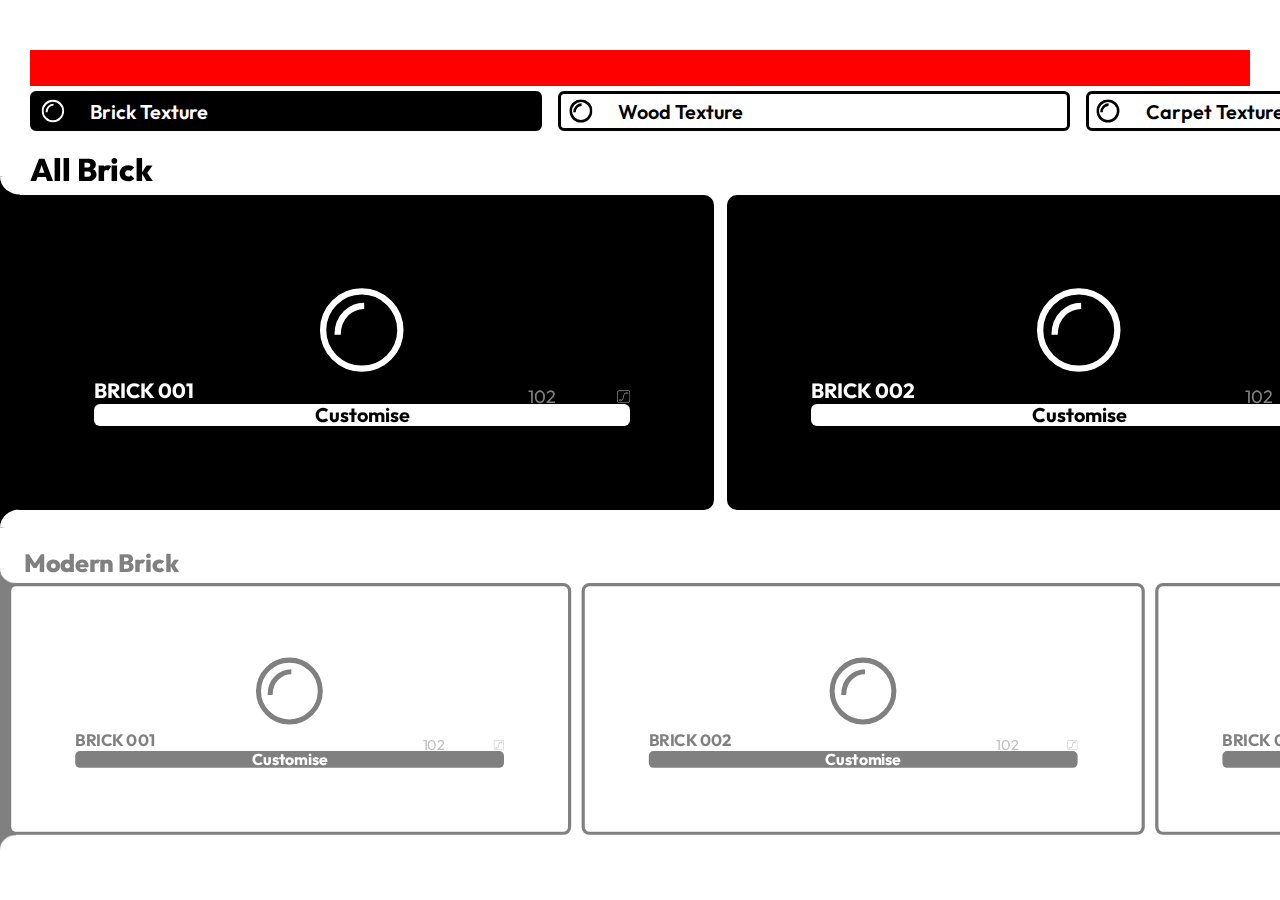
==== index.html @ 3a80df26 "Add files via upload" ====
<!DOCTYPE html>
<html lang="en">
<head>
  <meta charset="UTF-8">
  <meta name="viewport" content="width=device-width, initial-scale=1.0">
  <meta http-equiv="X-UA-Compatible" content="ie=edge">
  <link rel="stylesheet" href="style.css">
  <link rel="preconnect" href="https://fonts.googleapis.com">
  <link rel="preconnect" href="https://fonts.gstatic.com" crossorigin>
  <link href="https://fonts.googleapis.com/css2?family=Outfit:wght@100;200;300;400;500;600;700;800;900&display=swap" rel="stylesheet">
  <script src="main.js" defer></script>
  <title>Document</title>
</head>
<body>
  <div class="header"></div>
  <div class="material-scroll">

    <div class="brick-mat mat-btn">
      <input type="radio" name="material" class="mat-scroll-radio" checked="checked">

      <div class="icon-svg">
        <svg width="111" height="112" viewBox="0 0 111 112" fill="none" xmlns="http://www.w3.org/2000/svg">
          <circle cx="55.1814" cy="56.0564" r="49.0501" stroke="black" stroke-width="12.2625"/>
          <path d="M24.5251 62.1877C24.5251 38.1957 42.0605 25.4001 58.247 25.4001" stroke="black" stroke-width="12.2625"/>
        </svg>
      </div>

      <p class="mat-scroll-div">Brick Texture</p>
      <div class="mat-scroll-bg"></div>
    </div>

    <div class="wood-mat mat-btn">
      <input type="radio" name="material" class="mat-scroll-radio">
      <div class="icon-svg">
        <svg width="111" height="112" viewBox="0 0 111 112" fill="none" xmlns="http://www.w3.org/2000/svg">
          <circle cx="55.1814" cy="56.0564" r="49.0501" stroke="black" stroke-width="12.2625"/>
          <path d="M24.5251 62.1877C24.5251 38.1957 42.0605 25.4001 58.247 25.4001" stroke="black" stroke-width="12.2625"/>
        </svg>
      </div>
      <p class="mat-scroll-div">Wood Texture</p>
        <div class="mat-scroll-bg"></div>
    </div>

    <div class="carpet-mat mat-btn">
      <input type="radio" name="material" class="mat-scroll-radio">
      <div class="icon-svg">
        <svg width="111" height="112" viewBox="0 0 111 112" fill="none" xmlns="http://www.w3.org/2000/svg">
          <circle cx="55.1814" cy="56.0564" r="49.0501" stroke="black" stroke-width="12.2625"/>
          <path d="M24.5251 62.1877C24.5251 38.1957 42.0605 25.4001 58.247 25.4001" stroke="black" stroke-width="12.2625"/>
        </svg>
      </div>
      <p class="mat-scroll-div">Carpet Texture</p>
      <div class="mat-scroll-bg"></div>
    </div>

    <div class="brick-mat mat-btn">
      <input type="radio" name="material" class="mat-scroll-radio">

      <div class="icon-svg">
        <svg width="111" height="112" viewBox="0 0 111 112" fill="none" xmlns="http://www.w3.org/2000/svg">
          <circle cx="55.1814" cy="56.0564" r="49.0501" stroke="black" stroke-width="12.2625"/>
          <path d="M24.5251 62.1877C24.5251 38.1957 42.0605 25.4001 58.247 25.4001" stroke="black" stroke-width="12.2625"/>
        </svg>
      </div>

      <p class="mat-scroll-div">Brick Texture</p>
      <div class="mat-scroll-bg"></div>
    </div>

  </div>

  <div class="brick-div">
    <div class="all-mat-div all-mat-div-brick">

      <div class="div-all brick-divs div-focused">
        <p class="div-text">All Brick</p>
        <div class="div-container">
          <div class="mat-left">
            <div class="top-border"></div>
            <div class="bot-border"></div>
          </div>
          <div class="div-scroll">

            <div class="mat-00">
              <div class="mat-div">
                <div class="mat-div-img">

                    <svg viewBox="0 0 111 112" fill="none" xmlns="http://www.w3.org/2000/svg">
                      <circle cx="55.1814" cy="56.0564" r="49.0501" stroke="#fff" stroke-width="8"/>
                      <path d="M24.5251 62.1877C24.5251 38.1957 42.0605 25.4001 58.247 25.4001" stroke="#fff" stroke-width="8"/>
                    </svg>

                </div>
                <div class="mat-div-svg">
                  <p>102</p>
                  <svg viewBox="0 0 101 101" fill="none" xmlns="http://www.w3.org/2000/svg">
                    <rect x="4.02441" y="4.02441" width="92.9756" height="92.9756" rx="11.954" stroke="#808080" stroke-width="6.19837"/>
                    <circle cx="24.7109" cy="78.3884" r="5.9716" stroke="#808080" stroke-width="6.19837"/>
                    <circle cx="74.596" cy="23.959" r="5.9716" stroke="#808080" stroke-width="6.19837"/>
                    <path d="M33.7797 75.2874H30.6805V81.4857H33.7797V75.2874ZM33.7797 81.4857C36.956 81.4857 39.6817 80.7071 41.9568 79.011C44.1793 77.3542 45.6954 75.0258 46.8601 72.4249C48.0201 69.8346 48.9269 66.7516 49.8013 63.379C50.2418 61.6799 50.6849 59.8628 51.1499 57.9635C51.6167 56.0567 52.1083 54.0554 52.6536 51.952L46.6536 50.3964C46.0966 52.5449 45.596 54.5829 45.1293 56.4896C44.6607 58.4037 44.2288 60.1742 43.8012 61.8235C42.9394 65.1477 42.1376 67.8048 41.2031 69.8916C40.2733 71.9679 39.3092 73.2536 38.2521 74.0416C37.2477 74.7904 35.8947 75.2874 33.7797 75.2874V81.4857ZM52.6536 51.952C53.7817 47.6007 54.6542 43.9012 55.58 40.579C56.4985 37.2826 57.3911 34.663 58.4521 32.6167C59.4964 30.6026 60.6313 29.2879 61.9705 28.4444C63.3014 27.6062 65.1082 27.061 67.7952 27.061V20.8626C64.246 20.8626 61.2182 21.593 58.6672 23.1996C56.1246 24.801 54.3303 27.1004 52.9495 29.7635C51.5853 32.3943 50.5566 35.5148 49.6091 38.9152C48.6687 42.2898 47.7302 46.2438 46.6536 50.3964L52.6536 51.952Z" fill="#808080"/>
                  </svg>
                </div>
                <div class="mat-div-name">BRICK 001</div>
                <a href="#material-popup"><div class="mat-div-button">Customise</div></a>
              </div>

            </div>
            <div class="mat-00">
              <div class="mat-div">
                <div class="mat-div-img">

                    <svg viewBox="0 0 111 112" fill="none" xmlns="http://www.w3.org/2000/svg">
                      <circle cx="55.1814" cy="56.0564" r="49.0501" stroke="#fff" stroke-width="8"/>
                      <path d="M24.5251 62.1877C24.5251 38.1957 42.0605 25.4001 58.247 25.4001" stroke="#fff" stroke-width="8"/>
                    </svg>

                </div>
                <div class="mat-div-svg">
                  <p>102</p>
                  <svg viewBox="0 0 101 101" fill="none" xmlns="http://www.w3.org/2000/svg">
                    <rect x="4.02441" y="4.02441" width="92.9756" height="92.9756" rx="11.954" stroke="#808080" stroke-width="6.19837"/>
                    <circle cx="24.7109" cy="78.3884" r="5.9716" stroke="#808080" stroke-width="6.19837"/>
                    <circle cx="74.596" cy="23.959" r="5.9716" stroke="#808080" stroke-width="6.19837"/>
                    <path d="M33.7797 75.2874H30.6805V81.4857H33.7797V75.2874ZM33.7797 81.4857C36.956 81.4857 39.6817 80.7071 41.9568 79.011C44.1793 77.3542 45.6954 75.0258 46.8601 72.4249C48.0201 69.8346 48.9269 66.7516 49.8013 63.379C50.2418 61.6799 50.6849 59.8628 51.1499 57.9635C51.6167 56.0567 52.1083 54.0554 52.6536 51.952L46.6536 50.3964C46.0966 52.5449 45.596 54.5829 45.1293 56.4896C44.6607 58.4037 44.2288 60.1742 43.8012 61.8235C42.9394 65.1477 42.1376 67.8048 41.2031 69.8916C40.2733 71.9679 39.3092 73.2536 38.2521 74.0416C37.2477 74.7904 35.8947 75.2874 33.7797 75.2874V81.4857ZM52.6536 51.952C53.7817 47.6007 54.6542 43.9012 55.58 40.579C56.4985 37.2826 57.3911 34.663 58.4521 32.6167C59.4964 30.6026 60.6313 29.2879 61.9705 28.4444C63.3014 27.6062 65.1082 27.061 67.7952 27.061V20.8626C64.246 20.8626 61.2182 21.593 58.6672 23.1996C56.1246 24.801 54.3303 27.1004 52.9495 29.7635C51.5853 32.3943 50.5566 35.5148 49.6091 38.9152C48.6687 42.2898 47.7302 46.2438 46.6536 50.3964L52.6536 51.952Z" fill="#808080"/>
                  </svg>
                </div>
                <div class="mat-div-name">BRICK 002</div>
                <a href="#material-popup"><div class="mat-div-button">Customise</div></a>
              </div>
            </div>
            <div class="mat-00">
              <div class="mat-div">
                <div class="mat-div-img">

                    <svg viewBox="0 0 111 112" fill="none" xmlns="http://www.w3.org/2000/svg">
                      <circle cx="55.1814" cy="56.0564" r="49.0501" stroke="#fff" stroke-width="8"/>
                      <path d="M24.5251 62.1877C24.5251 38.1957 42.0605 25.4001 58.247 25.4001" stroke="#fff" stroke-width="8"/>
                    </svg>

                </div>
                <div class="mat-div-svg">
                  <p>102</p>
                  <svg viewBox="0 0 101 101" fill="none" xmlns="http://www.w3.org/2000/svg">
                    <rect x="4.02441" y="4.02441" width="92.9756" height="92.9756" rx="11.954" stroke="#808080" stroke-width="6.19837"/>
                    <circle cx="24.7109" cy="78.3884" r="5.9716" stroke="#808080" stroke-width="6.19837"/>
                    <circle cx="74.596" cy="23.959" r="5.9716" stroke="#808080" stroke-width="6.19837"/>
                    <path d="M33.7797 75.2874H30.6805V81.4857H33.7797V75.2874ZM33.7797 81.4857C36.956 81.4857 39.6817 80.7071 41.9568 79.011C44.1793 77.3542 45.6954 75.0258 46.8601 72.4249C48.0201 69.8346 48.9269 66.7516 49.8013 63.379C50.2418 61.6799 50.6849 59.8628 51.1499 57.9635C51.6167 56.0567 52.1083 54.0554 52.6536 51.952L46.6536 50.3964C46.0966 52.5449 45.596 54.5829 45.1293 56.4896C44.6607 58.4037 44.2288 60.1742 43.8012 61.8235C42.9394 65.1477 42.1376 67.8048 41.2031 69.8916C40.2733 71.9679 39.3092 73.2536 38.2521 74.0416C37.2477 74.7904 35.8947 75.2874 33.7797 75.2874V81.4857ZM52.6536 51.952C53.7817 47.6007 54.6542 43.9012 55.58 40.579C56.4985 37.2826 57.3911 34.663 58.4521 32.6167C59.4964 30.6026 60.6313 29.2879 61.9705 28.4444C63.3014 27.6062 65.1082 27.061 67.7952 27.061V20.8626C64.246 20.8626 61.2182 21.593 58.6672 23.1996C56.1246 24.801 54.3303 27.1004 52.9495 29.7635C51.5853 32.3943 50.5566 35.5148 49.6091 38.9152C48.6687 42.2898 47.7302 46.2438 46.6536 50.3964L52.6536 51.952Z" fill="#808080"/>
                  </svg>
                </div>
                <div class="mat-div-name">BRICK 003</div>
                <a href="#material-popup"><div class="mat-div-button">Customise</div></a>
              </div>
            </div>

          </div>
        </div>
      </div>

      <div class="div-modern brick-divs">
        <p class="div-text">Modern Brick</p>
        <div class="div-container">
          <div class="mat-left">
            <div class="top-border"></div>
            <div class="bot-border"></div>
          </div>
          <div class="div-scroll">

            <div class="mat-00">
              <div class="mat-div">
                <div class="mat-div-img">

                    <svg viewBox="0 0 111 112" fill="none" xmlns="http://www.w3.org/2000/svg">
                      <circle cx="55.1814" cy="56.0564" r="49.0501" stroke="#fff" stroke-width="8"/>
                      <path d="M24.5251 62.1877C24.5251 38.1957 42.0605 25.4001 58.247 25.4001" stroke="#fff" stroke-width="8"/>
                    </svg>

                </div>
                <div class="mat-div-svg">
                  <p>102</p>
                  <svg viewBox="0 0 101 101" fill="none" xmlns="http://www.w3.org/2000/svg">
                    <rect x="4.02441" y="4.02441" width="92.9756" height="92.9756" rx="11.954" stroke="#808080" stroke-width="6.19837"/>
                    <circle cx="24.7109" cy="78.3884" r="5.9716" stroke="#808080" stroke-width="6.19837"/>
                    <circle cx="74.596" cy="23.959" r="5.9716" stroke="#808080" stroke-width="6.19837"/>
                    <path d="M33.7797 75.2874H30.6805V81.4857H33.7797V75.2874ZM33.7797 81.4857C36.956 81.4857 39.6817 80.7071 41.9568 79.011C44.1793 77.3542 45.6954 75.0258 46.8601 72.4249C48.0201 69.8346 48.9269 66.7516 49.8013 63.379C50.2418 61.6799 50.6849 59.8628 51.1499 57.9635C51.6167 56.0567 52.1083 54.0554 52.6536 51.952L46.6536 50.3964C46.0966 52.5449 45.596 54.5829 45.1293 56.4896C44.6607 58.4037 44.2288 60.1742 43.8012 61.8235C42.9394 65.1477 42.1376 67.8048 41.2031 69.8916C40.2733 71.9679 39.3092 73.2536 38.2521 74.0416C37.2477 74.7904 35.8947 75.2874 33.7797 75.2874V81.4857ZM52.6536 51.952C53.7817 47.6007 54.6542 43.9012 55.58 40.579C56.4985 37.2826 57.3911 34.663 58.4521 32.6167C59.4964 30.6026 60.6313 29.2879 61.9705 28.4444C63.3014 27.6062 65.1082 27.061 67.7952 27.061V20.8626C64.246 20.8626 61.2182 21.593 58.6672 23.1996C56.1246 24.801 54.3303 27.1004 52.9495 29.7635C51.5853 32.3943 50.5566 35.5148 49.6091 38.9152C48.6687 42.2898 47.7302 46.2438 46.6536 50.3964L52.6536 51.952Z" fill="#808080"/>
                  </svg>
                </div>
                <div class="mat-div-name">BRICK 001</div>
                <a href="#material-popup"><div class="mat-div-button">Customise</div></a>
              </div>

            </div>
            <div class="mat-00">
              <div class="mat-div">
                <div class="mat-div-img">

                    <svg viewBox="0 0 111 112" fill="none" xmlns="http://www.w3.org/2000/svg">
                      <circle cx="55.1814" cy="56.0564" r="49.0501" stroke="#fff" stroke-width="8"/>
                      <path d="M24.5251 62.1877C24.5251 38.1957 42.0605 25.4001 58.247 25.4001" stroke="#fff" stroke-width="8"/>
                    </svg>

                </div>
                <div class="mat-div-svg">
                  <p>102</p>
                  <svg viewBox="0 0 101 101" fill="none" xmlns="http://www.w3.org/2000/svg">
                    <rect x="4.02441" y="4.02441" width="92.9756" height="92.9756" rx="11.954" stroke="#808080" stroke-width="6.19837"/>
                    <circle cx="24.7109" cy="78.3884" r="5.9716" stroke="#808080" stroke-width="6.19837"/>
                    <circle cx="74.596" cy="23.959" r="5.9716" stroke="#808080" stroke-width="6.19837"/>
                    <path d="M33.7797 75.2874H30.6805V81.4857H33.7797V75.2874ZM33.7797 81.4857C36.956 81.4857 39.6817 80.7071 41.9568 79.011C44.1793 77.3542 45.6954 75.0258 46.8601 72.4249C48.0201 69.8346 48.9269 66.7516 49.8013 63.379C50.2418 61.6799 50.6849 59.8628 51.1499 57.9635C51.6167 56.0567 52.1083 54.0554 52.6536 51.952L46.6536 50.3964C46.0966 52.5449 45.596 54.5829 45.1293 56.4896C44.6607 58.4037 44.2288 60.1742 43.8012 61.8235C42.9394 65.1477 42.1376 67.8048 41.2031 69.8916C40.2733 71.9679 39.3092 73.2536 38.2521 74.0416C37.2477 74.7904 35.8947 75.2874 33.7797 75.2874V81.4857ZM52.6536 51.952C53.7817 47.6007 54.6542 43.9012 55.58 40.579C56.4985 37.2826 57.3911 34.663 58.4521 32.6167C59.4964 30.6026 60.6313 29.2879 61.9705 28.4444C63.3014 27.6062 65.1082 27.061 67.7952 27.061V20.8626C64.246 20.8626 61.2182 21.593 58.6672 23.1996C56.1246 24.801 54.3303 27.1004 52.9495 29.7635C51.5853 32.3943 50.5566 35.5148 49.6091 38.9152C48.6687 42.2898 47.7302 46.2438 46.6536 50.3964L52.6536 51.952Z" fill="#808080"/>
                  </svg>
                </div>
                <div class="mat-div-name">BRICK 002</div>
                <a href="#material-popup"><div class="mat-div-button">Customise</div></a>
              </div>
            </div>
            <div class="mat-00">
              <div class="mat-div">
                <div class="mat-div-img">

                    <svg viewBox="0 0 111 112" fill="none" xmlns="http://www.w3.org/2000/svg">
                      <circle cx="55.1814" cy="56.0564" r="49.0501" stroke="#fff" stroke-width="8"/>
                      <path d="M24.5251 62.1877C24.5251 38.1957 42.0605 25.4001 58.247 25.4001" stroke="#fff" stroke-width="8"/>
                    </svg>

                </div>
                <div class="mat-div-svg">
                  <p>102</p>
                  <svg viewBox="0 0 101 101" fill="none" xmlns="http://www.w3.org/2000/svg">
                    <rect x="4.02441" y="4.02441" width="92.9756" height="92.9756" rx="11.954" stroke="#808080" stroke-width="6.19837"/>
                    <circle cx="24.7109" cy="78.3884" r="5.9716" stroke="#808080" stroke-width="6.19837"/>
                    <circle cx="74.596" cy="23.959" r="5.9716" stroke="#808080" stroke-width="6.19837"/>
                    <path d="M33.7797 75.2874H30.6805V81.4857H33.7797V75.2874ZM33.7797 81.4857C36.956 81.4857 39.6817 80.7071 41.9568 79.011C44.1793 77.3542 45.6954 75.0258 46.8601 72.4249C48.0201 69.8346 48.9269 66.7516 49.8013 63.379C50.2418 61.6799 50.6849 59.8628 51.1499 57.9635C51.6167 56.0567 52.1083 54.0554 52.6536 51.952L46.6536 50.3964C46.0966 52.5449 45.596 54.5829 45.1293 56.4896C44.6607 58.4037 44.2288 60.1742 43.8012 61.8235C42.9394 65.1477 42.1376 67.8048 41.2031 69.8916C40.2733 71.9679 39.3092 73.2536 38.2521 74.0416C37.2477 74.7904 35.8947 75.2874 33.7797 75.2874V81.4857ZM52.6536 51.952C53.7817 47.6007 54.6542 43.9012 55.58 40.579C56.4985 37.2826 57.3911 34.663 58.4521 32.6167C59.4964 30.6026 60.6313 29.2879 61.9705 28.4444C63.3014 27.6062 65.1082 27.061 67.7952 27.061V20.8626C64.246 20.8626 61.2182 21.593 58.6672 23.1996C56.1246 24.801 54.3303 27.1004 52.9495 29.7635C51.5853 32.3943 50.5566 35.5148 49.6091 38.9152C48.6687 42.2898 47.7302 46.2438 46.6536 50.3964L52.6536 51.952Z" fill="#808080"/>
                  </svg>
                </div>
                <div class="mat-div-name">BRICK 003</div>
                <a href="#material-popup"><div class="mat-div-button">Customise</div></a>
              </div>
            </div>

          </div>
        </div>
      </div>

      <div class="div-old brick-divs">
        <p class="div-text">Old Brick</p>
        <div class="div-container">
          <div class="mat-left">
            <div class="top-border"></div>
            <div class="bot-border"></div>
          </div>
          <div class="div-scroll">

            <div class="mat-00">
              <div class="mat-div">
                <div class="mat-div-img">

                    <svg viewBox="0 0 111 112" fill="none" xmlns="http://www.w3.org/2000/svg">
                      <circle cx="55.1814" cy="56.0564" r="49.0501" stroke="#fff" stroke-width="8"/>
                      <path d="M24.5251 62.1877C24.5251 38.1957 42.0605 25.4001 58.247 25.4001" stroke="#fff" stroke-width="8"/>
                    </svg>

                </div>
                <div class="mat-div-svg">
                  <p>102</p>
                  <svg viewBox="0 0 101 101" fill="none" xmlns="http://www.w3.org/2000/svg">
                    <rect x="4.02441" y="4.02441" width="92.9756" height="92.9756" rx="11.954" stroke="#808080" stroke-width="6.19837"/>
                    <circle cx="24.7109" cy="78.3884" r="5.9716" stroke="#808080" stroke-width="6.19837"/>
                    <circle cx="74.596" cy="23.959" r="5.9716" stroke="#808080" stroke-width="6.19837"/>
                    <path d="M33.7797 75.2874H30.6805V81.4857H33.7797V75.2874ZM33.7797 81.4857C36.956 81.4857 39.6817 80.7071 41.9568 79.011C44.1793 77.3542 45.6954 75.0258 46.8601 72.4249C48.0201 69.8346 48.9269 66.7516 49.8013 63.379C50.2418 61.6799 50.6849 59.8628 51.1499 57.9635C51.6167 56.0567 52.1083 54.0554 52.6536 51.952L46.6536 50.3964C46.0966 52.5449 45.596 54.5829 45.1293 56.4896C44.6607 58.4037 44.2288 60.1742 43.8012 61.8235C42.9394 65.1477 42.1376 67.8048 41.2031 69.8916C40.2733 71.9679 39.3092 73.2536 38.2521 74.0416C37.2477 74.7904 35.8947 75.2874 33.7797 75.2874V81.4857ZM52.6536 51.952C53.7817 47.6007 54.6542 43.9012 55.58 40.579C56.4985 37.2826 57.3911 34.663 58.4521 32.6167C59.4964 30.6026 60.6313 29.2879 61.9705 28.4444C63.3014 27.6062 65.1082 27.061 67.7952 27.061V20.8626C64.246 20.8626 61.2182 21.593 58.6672 23.1996C56.1246 24.801 54.3303 27.1004 52.9495 29.7635C51.5853 32.3943 50.5566 35.5148 49.6091 38.9152C48.6687 42.2898 47.7302 46.2438 46.6536 50.3964L52.6536 51.952Z" fill="#808080"/>
                  </svg>
                </div>
                <div class="mat-div-name">BRICK 001</div>
                <a href="#material-popup"><div class="mat-div-button">Customise</div></a>
              </div>

            </div>
            <div class="mat-00">
              <div class="mat-div">
                <div class="mat-div-img">

                    <svg viewBox="0 0 111 112" fill="none" xmlns="http://www.w3.org/2000/svg">
                      <circle cx="55.1814" cy="56.0564" r="49.0501" stroke="#fff" stroke-width="8"/>
                      <path d="M24.5251 62.1877C24.5251 38.1957 42.0605 25.4001 58.247 25.4001" stroke="#fff" stroke-width="8"/>
                    </svg>

                </div>
                <div class="mat-div-svg">
                  <p>102</p>
                  <svg viewBox="0 0 101 101" fill="none" xmlns="http://www.w3.org/2000/svg">
                    <rect x="4.02441" y="4.02441" width="92.9756" height="92.9756" rx="11.954" stroke="#808080" stroke-width="6.19837"/>
                    <circle cx="24.7109" cy="78.3884" r="5.9716" stroke="#808080" stroke-width="6.19837"/>
                    <circle cx="74.596" cy="23.959" r="5.9716" stroke="#808080" stroke-width="6.19837"/>
                    <path d="M33.7797 75.2874H30.6805V81.4857H33.7797V75.2874ZM33.7797 81.4857C36.956 81.4857 39.6817 80.7071 41.9568 79.011C44.1793 77.3542 45.6954 75.0258 46.8601 72.4249C48.0201 69.8346 48.9269 66.7516 49.8013 63.379C50.2418 61.6799 50.6849 59.8628 51.1499 57.9635C51.6167 56.0567 52.1083 54.0554 52.6536 51.952L46.6536 50.3964C46.0966 52.5449 45.596 54.5829 45.1293 56.4896C44.6607 58.4037 44.2288 60.1742 43.8012 61.8235C42.9394 65.1477 42.1376 67.8048 41.2031 69.8916C40.2733 71.9679 39.3092 73.2536 38.2521 74.0416C37.2477 74.7904 35.8947 75.2874 33.7797 75.2874V81.4857ZM52.6536 51.952C53.7817 47.6007 54.6542 43.9012 55.58 40.579C56.4985 37.2826 57.3911 34.663 58.4521 32.6167C59.4964 30.6026 60.6313 29.2879 61.9705 28.4444C63.3014 27.6062 65.1082 27.061 67.7952 27.061V20.8626C64.246 20.8626 61.2182 21.593 58.6672 23.1996C56.1246 24.801 54.3303 27.1004 52.9495 29.7635C51.5853 32.3943 50.5566 35.5148 49.6091 38.9152C48.6687 42.2898 47.7302 46.2438 46.6536 50.3964L52.6536 51.952Z" fill="#808080"/>
                  </svg>
                </div>
                <div class="mat-div-name">BRICK 002</div>
                <a href="#material-popup"><div class="mat-div-button">Customise</div></a>
              </div>
            </div>
            <div class="mat-00">
              <div class="mat-div">
                <div class="mat-div-img">

                    <svg viewBox="0 0 111 112" fill="none" xmlns="http://www.w3.org/2000/svg">
                      <circle cx="55.1814" cy="56.0564" r="49.0501" stroke="#fff" stroke-width="8"/>
                      <path d="M24.5251 62.1877C24.5251 38.1957 42.0605 25.4001 58.247 25.4001" stroke="#fff" stroke-width="8"/>
                    </svg>

                </div>
                <div class="mat-div-svg">
                  <p>102</p>
                  <svg viewBox="0 0 101 101" fill="none" xmlns="http://www.w3.org/2000/svg">
                    <rect x="4.02441" y="4.02441" width="92.9756" height="92.9756" rx="11.954" stroke="#808080" stroke-width="6.19837"/>
                    <circle cx="24.7109" cy="78.3884" r="5.9716" stroke="#808080" stroke-width="6.19837"/>
                    <circle cx="74.596" cy="23.959" r="5.9716" stroke="#808080" stroke-width="6.19837"/>
                    <path d="M33.7797 75.2874H30.6805V81.4857H33.7797V75.2874ZM33.7797 81.4857C36.956 81.4857 39.6817 80.7071 41.9568 79.011C44.1793 77.3542 45.6954 75.0258 46.8601 72.4249C48.0201 69.8346 48.9269 66.7516 49.8013 63.379C50.2418 61.6799 50.6849 59.8628 51.1499 57.9635C51.6167 56.0567 52.1083 54.0554 52.6536 51.952L46.6536 50.3964C46.0966 52.5449 45.596 54.5829 45.1293 56.4896C44.6607 58.4037 44.2288 60.1742 43.8012 61.8235C42.9394 65.1477 42.1376 67.8048 41.2031 69.8916C40.2733 71.9679 39.3092 73.2536 38.2521 74.0416C37.2477 74.7904 35.8947 75.2874 33.7797 75.2874V81.4857ZM52.6536 51.952C53.7817 47.6007 54.6542 43.9012 55.58 40.579C56.4985 37.2826 57.3911 34.663 58.4521 32.6167C59.4964 30.6026 60.6313 29.2879 61.9705 28.4444C63.3014 27.6062 65.1082 27.061 67.7952 27.061V20.8626C64.246 20.8626 61.2182 21.593 58.6672 23.1996C56.1246 24.801 54.3303 27.1004 52.9495 29.7635C51.5853 32.3943 50.5566 35.5148 49.6091 38.9152C48.6687 42.2898 47.7302 46.2438 46.6536 50.3964L52.6536 51.952Z" fill="#808080"/>
                  </svg>
                </div>
                <div class="mat-div-name">BRICK 003</div>
                <a href="#material-popup"><div class="mat-div-button">Customise</div></a>
              </div>
            </div>

          </div>
        </div>
      </div>

      <div class="div-old brick-divs">
        <p class="div-text">Old Brick</p>
        <div class="div-container">
          <div class="mat-left">
            <div class="top-border"></div>
            <div class="bot-border"></div>
          </div>
          <div class="div-scroll">

            <div class="mat-00">
              <div class="mat-div">
                <div class="mat-div-img">

                    <svg viewBox="0 0 111 112" fill="none" xmlns="http://www.w3.org/2000/svg">
                      <circle cx="55.1814" cy="56.0564" r="49.0501" stroke="#fff" stroke-width="8"/>
                      <path d="M24.5251 62.1877C24.5251 38.1957 42.0605 25.4001 58.247 25.4001" stroke="#fff" stroke-width="8"/>
                    </svg>

                </div>
                <div class="mat-div-svg">
                  <p>102</p>
                  <svg viewBox="0 0 101 101" fill="none" xmlns="http://www.w3.org/2000/svg">
                    <rect x="4.02441" y="4.02441" width="92.9756" height="92.9756" rx="11.954" stroke="#808080" stroke-width="6.19837"/>
                    <circle cx="24.7109" cy="78.3884" r="5.9716" stroke="#808080" stroke-width="6.19837"/>
                    <circle cx="74.596" cy="23.959" r="5.9716" stroke="#808080" stroke-width="6.19837"/>
                    <path d="M33.7797 75.2874H30.6805V81.4857H33.7797V75.2874ZM33.7797 81.4857C36.956 81.4857 39.6817 80.7071 41.9568 79.011C44.1793 77.3542 45.6954 75.0258 46.8601 72.4249C48.0201 69.8346 48.9269 66.7516 49.8013 63.379C50.2418 61.6799 50.6849 59.8628 51.1499 57.9635C51.6167 56.0567 52.1083 54.0554 52.6536 51.952L46.6536 50.3964C46.0966 52.5449 45.596 54.5829 45.1293 56.4896C44.6607 58.4037 44.2288 60.1742 43.8012 61.8235C42.9394 65.1477 42.1376 67.8048 41.2031 69.8916C40.2733 71.9679 39.3092 73.2536 38.2521 74.0416C37.2477 74.7904 35.8947 75.2874 33.7797 75.2874V81.4857ZM52.6536 51.952C53.7817 47.6007 54.6542 43.9012 55.58 40.579C56.4985 37.2826 57.3911 34.663 58.4521 32.6167C59.4964 30.6026 60.6313 29.2879 61.9705 28.4444C63.3014 27.6062 65.1082 27.061 67.7952 27.061V20.8626C64.246 20.8626 61.2182 21.593 58.6672 23.1996C56.1246 24.801 54.3303 27.1004 52.9495 29.7635C51.5853 32.3943 50.5566 35.5148 49.6091 38.9152C48.6687 42.2898 47.7302 46.2438 46.6536 50.3964L52.6536 51.952Z" fill="#808080"/>
                  </svg>
                </div>
                <div class="mat-div-name">BRICK 001</div>
                <a href="#material-popup"><div class="mat-div-button">Customise</div></a>
              </div>

            </div>
            <div class="mat-00">
              <div class="mat-div">
                <div class="mat-div-img">

                    <svg viewBox="0 0 111 112" fill="none" xmlns="http://www.w3.org/2000/svg">
                      <circle cx="55.1814" cy="56.0564" r="49.0501" stroke="#fff" stroke-width="8"/>
                      <path d="M24.5251 62.1877C24.5251 38.1957 42.0605 25.4001 58.247 25.4001" stroke="#fff" stroke-width="8"/>
                    </svg>

                </div>
                <div class="mat-div-svg">
                  <p>102</p>
                  <svg viewBox="0 0 101 101" fill="none" xmlns="http://www.w3.org/2000/svg">
                    <rect x="4.02441" y="4.02441" width="92.9756" height="92.9756" rx="11.954" stroke="#808080" stroke-width="6.19837"/>
                    <circle cx="24.7109" cy="78.3884" r="5.9716" stroke="#808080" stroke-width="6.19837"/>
                    <circle cx="74.596" cy="23.959" r="5.9716" stroke="#808080" stroke-width="6.19837"/>
                    <path d="M33.7797 75.2874H30.6805V81.4857H33.7797V75.2874ZM33.7797 81.4857C36.956 81.4857 39.6817 80.7071 41.9568 79.011C44.1793 77.3542 45.6954 75.0258 46.8601 72.4249C48.0201 69.8346 48.9269 66.7516 49.8013 63.379C50.2418 61.6799 50.6849 59.8628 51.1499 57.9635C51.6167 56.0567 52.1083 54.0554 52.6536 51.952L46.6536 50.3964C46.0966 52.5449 45.596 54.5829 45.1293 56.4896C44.6607 58.4037 44.2288 60.1742 43.8012 61.8235C42.9394 65.1477 42.1376 67.8048 41.2031 69.8916C40.2733 71.9679 39.3092 73.2536 38.2521 74.0416C37.2477 74.7904 35.8947 75.2874 33.7797 75.2874V81.4857ZM52.6536 51.952C53.7817 47.6007 54.6542 43.9012 55.58 40.579C56.4985 37.2826 57.3911 34.663 58.4521 32.6167C59.4964 30.6026 60.6313 29.2879 61.9705 28.4444C63.3014 27.6062 65.1082 27.061 67.7952 27.061V20.8626C64.246 20.8626 61.2182 21.593 58.6672 23.1996C56.1246 24.801 54.3303 27.1004 52.9495 29.7635C51.5853 32.3943 50.5566 35.5148 49.6091 38.9152C48.6687 42.2898 47.7302 46.2438 46.6536 50.3964L52.6536 51.952Z" fill="#808080"/>
                  </svg>
                </div>
                <div class="mat-div-name">BRICK 002</div>
                <a href="#material-popup"><div class="mat-div-button">Customise</div></a>
              </div>
            </div>
            <div class="mat-00">
              <div class="mat-div">
                <div class="mat-div-img">

                    <svg viewBox="0 0 111 112" fill="none" xmlns="http://www.w3.org/2000/svg">
                      <circle cx="55.1814" cy="56.0564" r="49.0501" stroke="#fff" stroke-width="8"/>
                      <path d="M24.5251 62.1877C24.5251 38.1957 42.0605 25.4001 58.247 25.4001" stroke="#fff" stroke-width="8"/>
                    </svg>

                </div>
                <div class="mat-div-svg">
                  <p>102</p>
                  <svg viewBox="0 0 101 101" fill="none" xmlns="http://www.w3.org/2000/svg">
                    <rect x="4.02441" y="4.02441" width="92.9756" height="92.9756" rx="11.954" stroke="#808080" stroke-width="6.19837"/>
                    <circle cx="24.7109" cy="78.3884" r="5.9716" stroke="#808080" stroke-width="6.19837"/>
                    <circle cx="74.596" cy="23.959" r="5.9716" stroke="#808080" stroke-width="6.19837"/>
                    <path d="M33.7797 75.2874H30.6805V81.4857H33.7797V75.2874ZM33.7797 81.4857C36.956 81.4857 39.6817 80.7071 41.9568 79.011C44.1793 77.3542 45.6954 75.0258 46.8601 72.4249C48.0201 69.8346 48.9269 66.7516 49.8013 63.379C50.2418 61.6799 50.6849 59.8628 51.1499 57.9635C51.6167 56.0567 52.1083 54.0554 52.6536 51.952L46.6536 50.3964C46.0966 52.5449 45.596 54.5829 45.1293 56.4896C44.6607 58.4037 44.2288 60.1742 43.8012 61.8235C42.9394 65.1477 42.1376 67.8048 41.2031 69.8916C40.2733 71.9679 39.3092 73.2536 38.2521 74.0416C37.2477 74.7904 35.8947 75.2874 33.7797 75.2874V81.4857ZM52.6536 51.952C53.7817 47.6007 54.6542 43.9012 55.58 40.579C56.4985 37.2826 57.3911 34.663 58.4521 32.6167C59.4964 30.6026 60.6313 29.2879 61.9705 28.4444C63.3014 27.6062 65.1082 27.061 67.7952 27.061V20.8626C64.246 20.8626 61.2182 21.593 58.6672 23.1996C56.1246 24.801 54.3303 27.1004 52.9495 29.7635C51.5853 32.3943 50.5566 35.5148 49.6091 38.9152C48.6687 42.2898 47.7302 46.2438 46.6536 50.3964L52.6536 51.952Z" fill="#808080"/>
                  </svg>
                </div>
                <div class="mat-div-name">BRICK 003</div>
                <a href="#material-popup"><div class="mat-div-button">Customise</div></a>
              </div>
            </div>

          </div>
        </div>
      </div>
      <div class="div-modern brick-divs">
        <p class="div-text">Modern Brick</p>
        <div class="div-container">
          <div class="mat-left">
            <div class="top-border"></div>
            <div class="bot-border"></div>
          </div>
          <div class="div-scroll">

            <div class="mat-00">
              <div class="mat-div">
                <div class="mat-div-img">

                    <svg viewBox="0 0 111 112" fill="none" xmlns="http://www.w3.org/2000/svg">
                      <circle cx="55.1814" cy="56.0564" r="49.0501" stroke="#fff" stroke-width="8"/>
                      <path d="M24.5251 62.1877C24.5251 38.1957 42.0605 25.4001 58.247 25.4001" stroke="#fff" stroke-width="8"/>
                    </svg>

                </div>
                <div class="mat-div-svg">
                  <p>102</p>
                  <svg viewBox="0 0 101 101" fill="none" xmlns="http://www.w3.org/2000/svg">
                    <rect x="4.02441" y="4.02441" width="92.9756" height="92.9756" rx="11.954" stroke="#808080" stroke-width="6.19837"/>
                    <circle cx="24.7109" cy="78.3884" r="5.9716" stroke="#808080" stroke-width="6.19837"/>
                    <circle cx="74.596" cy="23.959" r="5.9716" stroke="#808080" stroke-width="6.19837"/>
                    <path d="M33.7797 75.2874H30.6805V81.4857H33.7797V75.2874ZM33.7797 81.4857C36.956 81.4857 39.6817 80.7071 41.9568 79.011C44.1793 77.3542 45.6954 75.0258 46.8601 72.4249C48.0201 69.8346 48.9269 66.7516 49.8013 63.379C50.2418 61.6799 50.6849 59.8628 51.1499 57.9635C51.6167 56.0567 52.1083 54.0554 52.6536 51.952L46.6536 50.3964C46.0966 52.5449 45.596 54.5829 45.1293 56.4896C44.6607 58.4037 44.2288 60.1742 43.8012 61.8235C42.9394 65.1477 42.1376 67.8048 41.2031 69.8916C40.2733 71.9679 39.3092 73.2536 38.2521 74.0416C37.2477 74.7904 35.8947 75.2874 33.7797 75.2874V81.4857ZM52.6536 51.952C53.7817 47.6007 54.6542 43.9012 55.58 40.579C56.4985 37.2826 57.3911 34.663 58.4521 32.6167C59.4964 30.6026 60.6313 29.2879 61.9705 28.4444C63.3014 27.6062 65.1082 27.061 67.7952 27.061V20.8626C64.246 20.8626 61.2182 21.593 58.6672 23.1996C56.1246 24.801 54.3303 27.1004 52.9495 29.7635C51.5853 32.3943 50.5566 35.5148 49.6091 38.9152C48.6687 42.2898 47.7302 46.2438 46.6536 50.3964L52.6536 51.952Z" fill="#808080"/>
                  </svg>
                </div>
                <div class="mat-div-name">BRICK 001</div>
                <a href="#material-popup"><div class="mat-div-button">Customise</div></a>
              </div>

            </div>
            <div class="mat-00">
              <div class="mat-div">
                <div class="mat-div-img">

                    <svg viewBox="0 0 111 112" fill="none" xmlns="http://www.w3.org/2000/svg">
                      <circle cx="55.1814" cy="56.0564" r="49.0501" stroke="#fff" stroke-width="8"/>
                      <path d="M24.5251 62.1877C24.5251 38.1957 42.0605 25.4001 58.247 25.4001" stroke="#fff" stroke-width="8"/>
                    </svg>

                </div>
                <div class="mat-div-svg">
                  <p>102</p>
                  <svg viewBox="0 0 101 101" fill="none" xmlns="http://www.w3.org/2000/svg">
                    <rect x="4.02441" y="4.02441" width="92.9756" height="92.9756" rx="11.954" stroke="#808080" stroke-width="6.19837"/>
                    <circle cx="24.7109" cy="78.3884" r="5.9716" stroke="#808080" stroke-width="6.19837"/>
                    <circle cx="74.596" cy="23.959" r="5.9716" stroke="#808080" stroke-width="6.19837"/>
                    <path d="M33.7797 75.2874H30.6805V81.4857H33.7797V75.2874ZM33.7797 81.4857C36.956 81.4857 39.6817 80.7071 41.9568 79.011C44.1793 77.3542 45.6954 75.0258 46.8601 72.4249C48.0201 69.8346 48.9269 66.7516 49.8013 63.379C50.2418 61.6799 50.6849 59.8628 51.1499 57.9635C51.6167 56.0567 52.1083 54.0554 52.6536 51.952L46.6536 50.3964C46.0966 52.5449 45.596 54.5829 45.1293 56.4896C44.6607 58.4037 44.2288 60.1742 43.8012 61.8235C42.9394 65.1477 42.1376 67.8048 41.2031 69.8916C40.2733 71.9679 39.3092 73.2536 38.2521 74.0416C37.2477 74.7904 35.8947 75.2874 33.7797 75.2874V81.4857ZM52.6536 51.952C53.7817 47.6007 54.6542 43.9012 55.58 40.579C56.4985 37.2826 57.3911 34.663 58.4521 32.6167C59.4964 30.6026 60.6313 29.2879 61.9705 28.4444C63.3014 27.6062 65.1082 27.061 67.7952 27.061V20.8626C64.246 20.8626 61.2182 21.593 58.6672 23.1996C56.1246 24.801 54.3303 27.1004 52.9495 29.7635C51.5853 32.3943 50.5566 35.5148 49.6091 38.9152C48.6687 42.2898 47.7302 46.2438 46.6536 50.3964L52.6536 51.952Z" fill="#808080"/>
                  </svg>
                </div>
                <div class="mat-div-name">BRICK 002</div>
                <a href="#material-popup"><div class="mat-div-button">Customise</div></a>
              </div>
            </div>
            <div class="mat-00">
              <div class="mat-div">
                <div class="mat-div-img">

                    <svg viewBox="0 0 111 112" fill="none" xmlns="http://www.w3.org/2000/svg">
                      <circle cx="55.1814" cy="56.0564" r="49.0501" stroke="#fff" stroke-width="8"/>
                      <path d="M24.5251 62.1877C24.5251 38.1957 42.0605 25.4001 58.247 25.4001" stroke="#fff" stroke-width="8"/>
                    </svg>

                </div>
                <div class="mat-div-svg">
                  <p>102</p>
                  <svg viewBox="0 0 101 101" fill="none" xmlns="http://www.w3.org/2000/svg">
                    <rect x="4.02441" y="4.02441" width="92.9756" height="92.9756" rx="11.954" stroke="#808080" stroke-width="6.19837"/>
                    <circle cx="24.7109" cy="78.3884" r="5.9716" stroke="#808080" stroke-width="6.19837"/>
                    <circle cx="74.596" cy="23.959" r="5.9716" stroke="#808080" stroke-width="6.19837"/>
                    <path d="M33.7797 75.2874H30.6805V81.4857H33.7797V75.2874ZM33.7797 81.4857C36.956 81.4857 39.6817 80.7071 41.9568 79.011C44.1793 77.3542 45.6954 75.0258 46.8601 72.4249C48.0201 69.8346 48.9269 66.7516 49.8013 63.379C50.2418 61.6799 50.6849 59.8628 51.1499 57.9635C51.6167 56.0567 52.1083 54.0554 52.6536 51.952L46.6536 50.3964C46.0966 52.5449 45.596 54.5829 45.1293 56.4896C44.6607 58.4037 44.2288 60.1742 43.8012 61.8235C42.9394 65.1477 42.1376 67.8048 41.2031 69.8916C40.2733 71.9679 39.3092 73.2536 38.2521 74.0416C37.2477 74.7904 35.8947 75.2874 33.7797 75.2874V81.4857ZM52.6536 51.952C53.7817 47.6007 54.6542 43.9012 55.58 40.579C56.4985 37.2826 57.3911 34.663 58.4521 32.6167C59.4964 30.6026 60.6313 29.2879 61.9705 28.4444C63.3014 27.6062 65.1082 27.061 67.7952 27.061V20.8626C64.246 20.8626 61.2182 21.593 58.6672 23.1996C56.1246 24.801 54.3303 27.1004 52.9495 29.7635C51.5853 32.3943 50.5566 35.5148 49.6091 38.9152C48.6687 42.2898 47.7302 46.2438 46.6536 50.3964L52.6536 51.952Z" fill="#808080"/>
                  </svg>
                </div>
                <div class="mat-div-name">BRICK 003</div>
                <a href="#material-popup"><div class="mat-div-button">Customise</div></a>
              </div>
            </div>

          </div>
        </div>
      </div>
      <!-- <div class="div-old">
        <p class="div-text">Old Bricks</p>
        <div class="div-scroll">
          <div class="mat-00"></div>
          <div class="mat-00"></div>
          <div class="mat-00"></div>
          <div class="mat-00"></div>
          <div class="mat-00"></div>
        </div>
      </div> -->

    </div>
  </div>

  <div class="wood-div none">
    <div class="all-mat-div">

      <div class="div-all">
        <p class="div-text">Text</p>
        <div class="div-scroll">
          <div class="mat-00"></div>
          <div class="mat-00"></div>
          <div class="mat-00"></div>
          <div class="mat-00"></div>
          <div class="mat-00"></div>
        </div>
      </div>

      <div class="div-modern">
        <p class="div-text">Text</p>
        <div class="div-scroll">
          <div class="mat-00"></div>
          <div class="mat-00"></div>
          <div class="mat-00"></div>
          <div class="mat-00"></div>
          <div class="mat-00"></div>
        </div>
      </div>

      <div class="div-old">
        <p class="div-text">Text</p>
        <div class="div-scroll">
          <div class="mat-00"></div>
          <div class="mat-00"></div>
          <div class="mat-00"></div>
          <div class="mat-00"></div>
          <div class="mat-00"></div>
        </div>
      </div>

    </div>
  </div>

  <div class="carpet-div none">
    <div class="all-mat-div">

      <div class="div-all">
        <p class="div-text">Text</p>
        <div class="div-scroll">
          <div class="mat-00"></div>
          <div class="mat-00"></div>
          <div class="mat-00"></div>
          <div class="mat-00"></div>
          <div class="mat-00"></div>
        </div>
      </div>

      <div class="div-modern">
        <p class="div-text">Text</p>
        <div class="div-scroll">
          <div class="mat-00"></div>
          <div class="mat-00"></div>
          <div class="mat-00"></div>
          <div class="mat-00"></div>
          <div class="mat-00"></div>
        </div>
      </div>

      <div class="div-old">
        <p class="div-text">Text</p>
        <div class="div-scroll">
          <div class="mat-00"></div>
          <div class="mat-00"></div>
          <div class="mat-00"></div>
          <div class="mat-00"></div>
          <div class="mat-00"></div>
        </div>
      </div>

    </div>
  </div>

  <div class="material-popup" id="material-popup">
    <div class="selected-material">

      <div class="header"></div>

      <div class="material-image-container">
        <div class="material-image-slider">
          <div class="slider-image image1 image1-1"></div>
          <div class="slider-image image2 image2-1"></div>
          <div class="slider-image image3 image3-1"></div>
          <div class="slider-image image1 image1-2"></div>
          <div class="slider-image image2 image2-2"></div>
          <!-- <div class="slider-image image3 image3-2"></div> -->

        </div>
        <div class="image-slider-dots">
          <div class="dot"></div>
          <div class="dot"></div>
          <div class="dot"></div>
        </div>


        <div class="container-fade-left"></div>
        <div class="container-fade-right"></div>

      </div>

      <p class="material-name">BRICK 001</p>
      <p class="material-nodes">102 NODES</p>

      <div class="material-properties">
        <input type="checkbox" class="mat-prop-cbox mpc-1" name="mat-property">
        <div class="mat-property mat-prop-expand">
          <div class="mat-prop-text">Colour</div>
          <div class="mat-prop-symbol">
            <svg width="22" height="14" viewBox="0 0 22 14" fill="none" xmlns="http://www.w3.org/2000/svg">
              <path d="M3.85714 1L11 8.5L18.1429 1L21 2.5L11 13L1 2.5L3.85714 1Z" fill="black" stroke="black"/>
            </svg>
          </div>
        </div>
        <div class="mat-prop-values mpv-1">
          <div class="mat-prop-val">
            
          </div>
          <div class="mat-prop-val">

          </div>
          <div class="mat-prop-val">

          </div>
        </div>

        <input type="checkbox" class="mat-prop-cbox mpc-2" name="mat-property">
        <div class="mat-property mat-prop-expand">
          <div class="mat-prop-text">Gloss</div>
          <div class="mat-prop-symbol">
            <svg width="22" height="14" viewBox="0 0 22 14" fill="none" xmlns="http://www.w3.org/2000/svg">
              <path d="M3.85714 1L11 8.5L18.1429 1L21 2.5L11 13L1 2.5L3.85714 1Z" fill="black" stroke="black"/>
            </svg>
          </div>
        </div>
        <div class="mat-prop-values mpv-2"></div>

        <input type="checkbox" class="mat-prop-cbox mpc-3" name="mat-property">
        <div class="mat-property mat-prop-expand">
          <div class="mat-prop-text">Bump</div>
          <div class="mat-prop-symbol">
            <svg width="22" height="14" viewBox="0 0 22 14" fill="none" xmlns="http://www.w3.org/2000/svg">
              <path d="M3.85714 1L11 8.5L18.1429 1L21 2.5L11 13L1 2.5L3.85714 1Z" fill="black" stroke="black"/>
            </svg>
          </div>
        </div>
        <div class="mat-prop-values mpv-3"></div>

        <div class="mat-property">
          <div class="mat-prop-text">Add Material</div>
          <a href="#">
            <div class="mat-prop-plus">+</div>
          </a>
        </div>
      </div>
    </div>


    <div class="animation-transition">
      <div class="animation-bg-svg">
        <svg viewBox="0 0 324 372" fill="none" xmlns="http://www.w3.org/2000/svg">
          <rect x="81.3996" y="5.77539" width="10.7683" height="279.977" transform="rotate(10.7869 81.3996 5.77539)" fill="black"/>
          <rect x="109.755" width="10.7683" height="263.368" transform="rotate(8.7585 109.755 0)" fill="black"/>
          <rect x="78.9901" y="222.767" width="7.80441" height="41.7403" transform="rotate(71.8688 78.9901 222.767)" fill="black"/>
          <rect x="87.2735" y="191.411" width="7.80441" height="41.7403" transform="rotate(71.8688 87.2735 191.411)" fill="black"/>
          <rect x="93.3828" y="159.09" width="7.80441" height="41.7403" transform="rotate(71.8688 93.3828 159.09)" fill="black"/>
          <circle class="circle-bg" cx="162.25" cy="106.25" r="93.75" fill="white" stroke="black" stroke-width="15"/>
          <path class="circle-bg" d="M103 109C103 68.5652 133.68 47 162 47" stroke="black" stroke-width="11"/>
          <g class="bg-svg-shadow">
          <ellipse cx="157.545" cy="278.992" rx="122.38" ry="10.5" transform="rotate(-0.264847 157.545 278.992)" fill="black" fill-opacity="0.5"/>
          </g>
          <path d="M39 369.667C42.2561 367.222 49.24 360.667 51.1263 354C53.2821 360.933 55.1684 364 55.8421 364.667C58.7614 361.778 63.9263 354 66.2842 346C68.3052 354 70.6631 365.889 71 371" stroke="black" stroke-width="4" stroke-linejoin="bevel"/>
          <path d="M285 330.037C287.909 326.185 292.679 309.333 292.679 309.333C292.679 309.333 294.55 320.305 296.868 321.37C300.009 322.815 302.104 309.333 303.151 305C303.151 305 306.292 312.222 309.085 315.593C311.536 318.551 315.601 317.679 317.462 312.222C317.811 320.247 319.906 327.63 322 331" stroke="black" stroke-width="4" stroke-linejoin="bevel"/>
          <path d="M221 221.884C224.604 219.014 226.664 213.116 226.664 213.116L228.724 220.928L233.53 212L235.246 220.13C235.246 220.13 238.679 216.628 238.679 214.072C238.679 214.072 241.254 221.565 244 223" stroke="black" stroke-width="3" stroke-linejoin="bevel"/>
          <path d="M104 260.957C99.4552 258.273 99.4687 254.457 99.4687 254.457L95.8437 257.886L88.5937 250L84.0624 257.886C84.0624 257.886 82.7031 255.486 81.7089 253.652C81.7089 253.652 77.7187 259.317 74.9999 262" stroke="black" stroke-width="4" stroke-linejoin="bevel"/>
          <path d="M148.246 312.796L139.58 319.759L150.246 316.26M148.246 312.796L150.246 316.26M148.246 312.796L146.58 309.759L149.748 308.237L155.248 317.737L152.08 319.259L150.246 316.26" stroke="black" stroke-width="2" stroke-linejoin="round"/>
          <path d="M233.535 254.966L239.93 255.644L234.145 252.689M233.535 254.966L234.145 252.689M233.535 254.966L232.964 256.926L231.048 256.25L232.715 250L234.631 250.676L234.145 252.689" stroke="black" stroke-linejoin="round"/>
          <path d="M74.3465 293.192L69.0741 292.586L65.8594 294.914L67.9031 296.606L74.2393 295.432L74.3465 293.192Z" stroke="black" stroke-width="2"/>
          <path d="M284.871 267.398L287.716 267.071L289.468 268.34L288.339 269.275L284.931 268.644L284.871 267.398Z" stroke="black"/>
          <path d="M147.687 257.396L144.896 258.035L143.014 256.967L144.033 255.913L147.49 256.165L147.687 257.396Z" stroke="black"/>
          <defs>
          <filter id="filter0_f_9_45" x="0.165421" y="233.476" width="314.758" height="91.0308" filterUnits="userSpaceOnUse" color-interpolation-filters="sRGB">
          <feFlood flood-opacity="0" result="BackgroundImageFix"/>
          <feBlend mode="normal" in="SourceGraphic" in2="BackgroundImageFix" result="shape"/>
          <feGaussianBlur stdDeviation="17.5" result="effect1_foregroundBlur_9_45"/>
          </filter>
          </defs>
        </svg>
        <div class="animation-monkey-svg">
          <svg viewBox="0 0 131 145" fill="none" xmlns="http://www.w3.org/2000/svg">
            <path d="M117.811 61.3383C123.622 61.3383 128.333 56.6277 128.333 50.8169C128.333 45.0061 123.622 40.2955 117.811 40.2955C112.001 40.2955 107.29 45.0061 107.29 50.8169C107.29 56.6277 112.001 61.3383 117.811 61.3383Z" fill="#FEFFFF" stroke="#030303" stroke-width="4.17515" stroke-miterlimit="10"/>
            <path d="M96.2709 81.3145L113.688 121.41C113.688 121.41 116.532 126.741 112.622 128.803C108.498 130.936 106.081 125.462 106.081 125.462L96.9107 106.196" fill="white"/>
            <path d="M96.2709 81.3145L113.688 121.41C113.688 121.41 116.532 126.741 112.622 128.803C108.498 130.936 106.081 125.462 106.081 125.462L96.9107 106.196" stroke="#030303" stroke-width="3.65476" stroke-miterlimit="10" stroke-linecap="round"/>
            <path d="M52.408 94.129L68.048 78.8445L81.5552 81.6882H94.3516L97.1952 88.0863V100.172L92.9297 116.167L84.3989 132.518H104.66L109.281 135.006L108.214 141.404L81.5552 142.826L51.6971 139.983L41.389 131.452V115.101L52.408 94.129Z" fill="white"/>
            <path d="M55.6071 61.3383C61.4179 61.3383 66.1285 56.6277 66.1285 50.8169C66.1285 45.0061 61.4179 40.2955 55.6071 40.2955C49.7963 40.2955 45.0857 45.0061 45.0857 50.8169C45.0857 56.6277 49.7963 61.3383 55.6071 61.3383Z" fill="#FEFFFF" stroke="#030303" stroke-width="4.17515" stroke-miterlimit="10"/>
            <path d="M84.1145 132.927C87.2425 125.107 105.584 100.012 94.4937 80.8172" stroke="#030303" stroke-width="4.17515" stroke-miterlimit="10" stroke-linecap="round"/>
            <path d="M40.7492 126.102C17.2181 122.761 31.4363 40.3668 3 64.04" stroke="#030303" stroke-width="4.17515" stroke-miterlimit="10" stroke-linecap="round"/>
            <path d="M70.3227 77.9745C54.9671 81.0314 24.256 129.089 51.8392 140.037C57.953 142.454 65.6307 142.169 65.6307 142.169H102.882C102.882 142.169 109.849 142.525 109.849 137.051C109.849 132.857 104.802 132.928 97.4794 132.928C80.5598 132.928 78.7115 132.928 77.9295 132.928C76.0811 132.928 75.2991 131.079 75.2991 127.88C75.2991 124.681 76.2233 112.027 64.5644 112.027" stroke="#030303" stroke-width="4.17515" stroke-miterlimit="10" stroke-linecap="round"/>
            <path d="M86.5316 82.4525C104.003 82.4525 118.167 68.2888 118.167 50.8171C118.167 33.3454 104.003 19.1817 86.5316 19.1817C69.0598 19.1817 54.8962 33.3454 54.8962 50.8171C54.8962 68.2888 69.0598 82.4525 86.5316 82.4525Z" fill="#FEFFFF" stroke="#030303" stroke-width="4.17515" stroke-miterlimit="10"/>
            <path d="M101.176 62.9735C101.532 64.2531 101.745 65.6038 101.745 67.0257C101.745 75.5565 94.8493 82.4523 86.3184 82.4523C77.7875 82.4523 70.8206 75.5565 70.8206 67.0257C70.8206 65.6038 71.0339 64.182 71.3893 62.8313C66.3419 61.1251 62.7162 56.291 62.7162 50.6748C62.7162 43.5657 68.4746 37.8785 75.5126 37.8785C80.2046 37.8785 84.2567 40.3666 86.5316 44.0634C88.8065 40.3666 92.8587 37.8785 97.5507 37.8785C104.66 37.8785 110.347 43.6368 110.347 50.6748C110.347 56.5042 106.508 61.4095 101.176 62.9735Z" stroke="#030303" stroke-width="4.17515" stroke-miterlimit="10"/>
            <path d="M99.3113 54.1957V58.4612" stroke="#030303" stroke-width="4.17515" stroke-miterlimit="10" stroke-linecap="round"/>
            <path d="M77.2019 54.1957V58.4612" stroke="#030303" stroke-width="4.17515" stroke-miterlimit="10" stroke-linecap="round"/>
            <path d="M86.3183 69.0865C86.3183 69.0865 86.5316 64.0391 90.7259 64.0391" stroke="#030303" stroke-width="4.17515" stroke-miterlimit="10" stroke-linecap="round"/>
            <path d="M86.3183 69.0865C86.3183 69.0865 86.1051 64.0391 81.9107 64.0391" stroke="#030303" stroke-width="4.17515" stroke-miterlimit="10" stroke-linecap="round"/>
            <path d="M122.29 30.8403C122.148 29.2763 121.366 27.9256 119.944 26.9303C119.802 26.8592 119.731 28.2099 119.731 28.0678C119.66 27.0014 119.518 25.935 119.304 24.9398C119.091 23.8023 118.736 22.6649 118.38 21.5274C118.38 21.4563 118.309 21.4563 118.309 21.3852C118.238 21.0298 118.096 20.7454 117.954 20.39C117.172 18.4705 116.105 16.5511 114.826 14.8449C112.266 11.4325 109.067 8.5889 105.086 6.31399C103.593 5.4609 102.029 4.75 100.394 4.11018C100.181 3.968 99.9677 3.89691 99.6833 3.82582C99.1857 3.68364 98.6881 3.61255 98.1904 3.68364C98.0482 3.68364 97.9061 3.68364 97.835 3.54146C97.6928 3.25709 97.4795 3.04382 97.2662 2.83055C95.9866 1.6931 94.4226 1.12437 92.5742 1.05328C92.5031 1.05328 92.4321 1.05328 92.361 1.05328C89.9439 1.05328 87.5979 1.05328 85.1808 1.05328C84.6121 1.05328 84.0434 1.05328 83.4746 1.05328C83.4035 1.05328 83.3324 1.05328 83.3324 1.05328C83.1903 0.982189 83.0481 0.982189 82.9059 1.05328C82.8348 1.05328 82.8348 1.05328 82.7637 1.05328C82.0528 1.05328 81.413 1.05328 80.7021 1.05328C80.4177 1.05328 80.2045 0.982189 79.9201 1.05328C78.9959 1.05328 78.1428 1.19546 77.2897 1.55091C76.1523 1.97746 75.157 2.61728 74.5883 3.54146C74.5172 3.68364 74.375 3.61255 74.3039 3.61255C73.7352 3.54145 73.1665 3.61254 72.5978 3.82582C69.8252 4.89218 67.2659 6.17181 64.92 7.8069C61.3654 10.2951 58.5218 13.2098 56.4602 16.6932C54.2563 20.2478 53.0478 22.5938 52.7634 26.6459C52.7634 26.7881 52.6924 26.8592 52.6213 26.9303C49.7065 29.063 49.3511 32.5465 51.7682 35.1057C52.9767 36.3854 54.6118 37.0252 56.5313 37.1674C57.5976 37.2385 58.7351 37.1674 59.8014 37.1674C66.0574 37.1674 72.2423 37.1674 78.4983 37.1674C85.1097 37.1674 91.7212 37.1674 98.2615 37.1674H115.039C115.537 37.1674 116.034 37.1674 116.461 37.0963C118.309 36.8119 119.802 36.101 120.868 34.8214C121.011 34.6792 121.082 34.537 121.224 34.3948C121.295 34.2526 121.437 34.0394 121.508 33.8972C121.65 33.6839 121.721 33.3996 121.864 33.1863C121.864 33.0441 122.006 32.8308 122.006 32.6887C122.077 32.5465 122.077 32.4043 122.148 32.2621C122.148 32.191 122.148 32.0488 122.148 31.9067C122.29 31.4801 122.361 31.1957 122.29 30.8403ZM118.025 33.6839C117.314 34.2526 116.39 34.537 115.394 34.537C113.546 34.537 111.769 34.537 109.92 34.537C109.92 34.537 109.849 34.6081 109.849 34.537C108.143 34.537 106.366 34.537 104.66 34.537C104.589 34.537 104.517 34.537 104.446 34.537C104.446 34.6081 104.375 34.537 104.375 34.537C103.096 34.537 101.745 34.537 100.465 34.537C100.394 34.537 100.252 34.537 100.181 34.537C99.9677 34.4659 99.8255 34.537 99.6122 34.537C98.9724 34.537 98.2615 34.537 97.6217 34.537C95.3468 34.537 93.0719 34.537 90.8681 34.537H90.797C90.7259 34.537 90.6548 34.537 90.5837 34.537C88.3799 34.537 86.1761 34.537 83.9723 34.537C83.9012 34.537 83.8301 34.537 83.759 34.537C83.1192 34.537 82.4083 34.537 81.7685 34.537C81.6974 34.537 81.6263 34.537 81.5552 34.537H71.7447C71.6736 34.537 71.6736 34.537 71.6025 34.537C71.6025 34.537 71.5314 34.6081 71.5314 34.537C69.8252 34.537 68.0479 34.537 66.3418 34.537C66.2707 34.537 66.1996 34.537 66.1285 34.537H66.0574C64.7778 34.537 63.4271 34.537 62.1474 34.537C62.0763 34.537 61.9342 34.537 61.8631 34.537C61.6498 34.4659 61.5076 34.537 61.2943 34.537C59.9436 34.537 58.5929 34.537 57.1711 34.537C55.6071 34.537 54.4696 33.9683 53.7587 32.8308C52.9056 31.409 53.4033 29.6318 54.9673 28.7787C55.3938 28.5654 55.7493 28.3521 55.8914 27.9256C55.9625 27.7123 55.9625 27.4279 55.9625 27.2147C56.1047 23.2336 57.3132 21.0298 59.5881 17.5463C62.4318 13.1387 66.555 9.65526 71.7447 7.23817C72.5267 6.88272 73.4508 6.95381 73.9485 7.30926C74.2328 7.52254 74.4461 7.8069 74.5172 8.09126C75.7968 12.0013 77.0765 15.9112 78.285 19.8212C78.3561 20.1056 78.6405 20.3189 78.9248 20.2478C79.2092 20.1767 79.4225 20.0345 79.3514 19.6791C79.2092 18.3994 78.9959 17.0487 78.8537 15.7691C78.7116 14.7027 78.5694 13.6363 78.4272 12.4989C78.2139 10.9349 78.0006 9.37089 77.7874 7.8069C77.7163 7.16708 77.5741 6.52727 77.5741 5.88745C77.5741 4.75 78.6405 3.82582 79.9912 3.75473C80.0623 3.75473 80.0623 3.75473 80.1334 3.75473H81.6974C82.3372 3.75473 83.0481 3.75473 83.6879 3.75473H90.7259C90.797 3.68364 90.797 3.68364 90.8681 3.75473C91.3657 3.75473 91.9344 3.75473 92.4321 3.75473C93.6406 3.75473 94.707 4.53672 94.9202 5.532C94.9913 5.95854 94.9202 6.38508 94.8492 6.74054C94.707 8.02017 94.4937 9.2998 94.3515 10.6505C94.2093 11.8591 93.9961 13.1387 93.8539 14.3472C93.7117 15.5558 93.5695 16.8354 93.3562 18.044C93.2852 18.5416 93.2141 19.1103 93.143 19.608C93.0719 19.9634 93.2852 20.1767 93.5695 20.1767C93.8539 20.2478 94.0672 20.0345 94.2093 19.7501C95.489 15.8402 96.7686 11.9302 97.9771 8.02017C98.2615 7.0249 99.5411 6.59836 100.608 7.09599C103.593 8.44672 106.295 10.224 108.57 12.3567C111.413 14.9871 113.546 17.9729 114.897 21.3852C115.537 22.8781 115.963 24.4421 116.247 26.0061C116.39 26.8592 116.532 26.2194 116.532 27.0725C116.532 27.3569 116.532 27.5701 116.603 27.8545C116.674 28.2099 116.887 28.4943 117.314 28.7076C119.589 29.7028 119.873 32.191 118.025 33.6839Z" fill="#030303" stroke="#030303" stroke-width="1.74713" stroke-miterlimit="10"/>
            <path d="M118.025 33.6836C117.314 34.2523 116.39 34.5366 115.394 34.5366C113.546 34.5366 111.769 34.5366 109.92 34.5366H109.849C108.143 34.5366 106.366 34.5366 104.66 34.5366C104.589 34.5366 104.517 34.5366 104.446 34.5366H104.375C103.096 34.5366 101.745 34.5366 100.465 34.5366C100.394 34.5366 100.252 34.5366 100.181 34.5366C99.9676 34.4656 99.8255 34.5366 99.6122 34.5366C98.9724 34.5366 98.2615 34.5366 97.6216 34.5366C95.3467 34.5366 93.0718 34.5366 90.868 34.5366H90.7969C90.7258 34.5366 90.6548 34.5366 90.5837 34.5366C88.3799 34.5366 86.1761 34.5366 83.9722 34.5366C83.9012 34.5366 83.83 34.5366 83.759 34.5366C83.1191 34.5366 82.4082 34.5366 81.7684 34.5366C81.6973 34.5366 81.6262 34.5366 81.5551 34.5366H71.7446C71.6735 34.5366 71.6735 34.5366 71.6024 34.5366H71.5314C69.8252 34.5366 68.0479 34.5366 66.3417 34.5366C66.2706 34.5366 66.1996 34.5366 66.1285 34.5366H66.0574C64.7777 34.5366 63.427 34.5366 62.1474 34.5366C62.0763 34.5366 61.9341 34.5366 61.863 34.5366C61.6498 34.4656 61.5076 34.5366 61.2943 34.5366C59.9436 34.5366 58.5928 34.5366 57.171 34.5366C55.607 34.5366 54.4696 33.9679 53.7587 32.8305C52.9056 31.4087 53.4032 29.6314 54.9672 28.7783C55.3938 28.565 55.7492 28.3518 55.8914 27.9252C55.9625 27.7119 55.9625 27.4276 55.9625 27.2143C56.1047 23.2332 57.3132 21.0294 59.5881 17.546C62.4317 13.1383 66.555 9.6549 71.7446 7.23781C72.5266 6.88236 73.4508 6.95345 73.9484 7.3089C74.2328 7.52217 74.4461 7.80653 74.5172 8.0909C75.7968 12.0009 77.0764 15.9109 78.285 19.8209C78.3561 20.1052 78.6404 20.3185 78.9248 20.2474C79.2092 20.1763 79.4224 20.0341 79.3513 19.6787C79.2092 18.3991 78.9959 17.0483 78.8537 15.7687C78.7115 14.7023 78.5693 13.636 78.4272 12.4985C78.2139 10.9345 78.0006 9.37053 77.7873 7.80654C77.7163 7.16672 77.5741 6.5269 77.5741 5.88709C77.5741 4.74963 78.6404 3.82545 79.9912 3.75436C80.0622 3.75436 80.0622 3.75436 80.1333 3.75436H81.6973C82.3371 3.75436 83.048 3.75436 83.6879 3.75436H90.7259C90.797 3.75436 90.7969 3.75436 90.868 3.75436C91.3657 3.75436 91.9344 3.75436 92.432 3.75436C93.6406 3.75436 94.7069 4.53636 94.9202 5.53163C94.9913 5.95818 94.9202 6.38472 94.8491 6.74017C94.7069 8.01981 94.4937 9.29944 94.3515 10.6502C94.2093 11.8587 93.996 13.1383 93.8538 14.3469C93.7117 15.5554 93.5695 16.8351 93.3562 18.0436C93.2851 18.5412 93.214 19.11 93.1429 19.6076C93.0719 19.963 93.2851 20.1763 93.5695 20.1763C93.8539 20.2474 94.0671 20.0341 94.2093 19.7498C95.4889 15.8398 96.7686 11.9298 97.9771 8.01981C98.2615 7.02454 99.5411 6.59799 100.607 7.09563C103.593 8.44635 106.295 10.2236 108.57 12.3563C111.413 14.9867 113.546 17.9725 114.897 21.3849C115.537 22.8778 115.963 24.4418 116.247 26.0058C116.39 26.8588 116.532 27.6408 116.603 27.8541C116.674 28.2096 116.887 28.4939 117.314 28.7072C119.589 29.7025 119.873 32.1907 118.025 33.6836Z" fill="#FEFFFF"/>
          </svg>
          <div class="animation-arm-svg">
            <svg viewBox="0 0 66 68" fill="none" xmlns="http://www.w3.org/2000/svg">
              <path d="M46.3508 38.7269L20.8366 55.8263L24.3714 61.0821L50.4832 43.5201L54.8733 49.9575L63.0489 44.4589L49.5826 27.7692L37.8589 24.7496L46.3508 38.7269Z" fill="#FEFFFF" stroke="#030303" stroke-width="3.84865" stroke-miterlimit="10" stroke-linecap="round" stroke-linejoin="round"/>
              <path d="M12.5 3C3.25821 24.1139 1.79209 26.068 2.92955 27.7742C4.849 30.6178 29.5175 57.7745 29.5175 57.7745C29.5175 57.7745 33.1431 62.5376 37.6929 58.4143C41.3185 55.073 37.5507 50.8076 37.5507 50.8076C37.5507 50.8076 14.8017 24.9306 15.015 24.4329C15.5126 23.0822 22.5 7 22.5 7" fill="#FEFFFF"/>
              <path d="M12.5 3C3.25821 24.1139 1.79209 26.068 2.92955 27.7742C4.849 30.6178 29.5175 57.7745 29.5175 57.7745C29.5175 57.7745 33.1431 62.5376 37.6929 58.4143C41.3185 55.073 37.5507 50.8076 37.5507 50.8076C37.5507 50.8076 14.8017 24.9306 15.015 24.4329C15.5126 23.0822 22.5 7 22.5 7" stroke="#030303" stroke-width="4.2503" stroke-miterlimit="10" stroke-linecap="round"/>
            </svg>
            <!-- <div class="box"></div> -->

          </div>
        </div>
      </div>


      <div class="animation-spark">
        <div class="spark-line"></div>
        <div class="spark-line"></div>
        <div class="spark-line"></div>
      </div>
      <div class="m-popup-text">
        Creating Your <br> Material
      </div>
      <div class="loading-dots">
        <div class="dot"></div>
        <div class="dot"></div>
        <div class="dot"></div>
      </div>
    </div>

  </div>
</body>
</html>
---- style.css ----
* {
  margin: 0;
  padding: 0;
  box-sizing: border-box;
}

html{
  padding: 0 30px;
}

html, body{
  overscroll-behavior-x: none;
}

body{
  /* overflow-x: hidden; */

  font-family: Outfit, sans-serif;
}

a{
  color: inherit;
  text-decoration: none;
  pointer-events: auto;
}

.header {
  position: sticky;
  /*content: ' ';*/
  margin-top: 5.5vh;
  margin-bottom: 0.6vh;
  width: 100%;
  height: 4vh;
  background-color: red;
}

 .material-scroll > div{
  position: relative;
  display: inline-flex;
  margin-right: 1vw;
  border: 0.4vh solid #000;
  width: 40vw;
  /* max-width: 120px; */
  height: 4.5vh;
  align-items: center;
  padding: 0 2vw;
  border-radius: 6px;
  background-color: #fff;
  transition: all 0.1s ease-in-out;

}

.material-scroll{
  /* pointer-events: none; */
  position: absolute;
  width: 100vw;
  left:0;
  padding-left: 30px;
  /* background-color: yellow; */
  /* --- */
  overflow-x: scroll;
  overflow-y: hidden;
  white-space: nowrap;
  /* --- */
}

.material-scroll::-webkit-scrollbar{
  display: none;
}

.mat-scroll-radio{
  position: absolute;
  top:0;
  left: 0;
  width:100%;
  height:100%;
  opacity: 0;
  z-index: 1;
}

.mat-scroll-bg{
  position: absolute;
  top:0;
  left: 0;
  width:100%;
  height:100%;
  background-color: transparent;
  border-radius: 4px;
  z-index: 0;
}

.mat-scroll-div, .icon-svg{
  transition: all 0.1s ease-in-out;
  position: relative;
  z-index: 0;
}

.mat-scroll-radio:checked ~ .mat-scroll-bg{
  background-color: transparent;
}

.mat-scroll-radio:checked ~ .mat-scroll-div{
  color: #fff;
}

.mat-scroll-radio:checked ~ .icon-svg svg *{
  stroke: #fff;
  stroke-width: 9;
}

.mat-scroll-div{
  /* position: absolute;
  left: 5vh; */

  padding-left: 3.5vh;
  font-size: 2.2vh;
  font-weight: 600;

  /* background-color: yellow; */
  /* -------- */
  text-overflow: ellipsis;
  overflow: hidden;
  white-space: nowrap;
  /* -------- */

}

.icon-svg{
  position: absolute;
  left: 0.2vh;
  height: 4vh;
  width: 4vh;
  /* background-color: red; */
  z-index: 0;
}

.icon-svg svg{
  position: absolute;
  height: 65%;
  width: 65%;
  top:50%;
  left:50%;
  translate: -50% -50%;
}

.icon-svg svg *{
  stroke: #000;
}

/* ---------------------- */

.none{
  display: none;
}

.brick-div{
  position: fixed;
  bottom: 0;
  left: 0;
  width:100%;
  height: 82.5%;
  /* background-color: firebrick; */
}

.all-mat-div{
  position: absolute;
  height:82.5vh;
  overflow-y: scroll;
  overflow-x: hidden;
  white-space: nowrap;

  scroll-snap-type: y mandatory;
  scroll-padding: 0px;
}

.all-mat-div .brick-divs{
  margin-top: -1vh;
  margin-bottom: 5vh;
  /* width: 125%; */
  scroll-snap-align: start;
}

.brick-divs{
  opacity: 0.5;
  scale: 0.8;
  transform-origin: top left;
  transition: all 0.3s ease-in-out;
}

.brick-divs .div-text{


}

.brick-divs .div-container{
  scale: 1;
  transform-origin: top left;
  transition: all 0.3s ease-in-out;
}



.all-mat-div .brick-divs:last-child{
  margin-bottom: 50vh;
}

.div-text{
  margin-left: 30px;
  margin-top: -6px;
  margin-bottom: 6px;
  font-size: 3.5vh;
  font-weight: 800;
}

.div-container{
  /* position: absolute; */
  position: relative;
  height:35vh;
  width:100vw;
  /* background-color: yellow; */

}

.div-scroll .mat-00{
  display: inline-flex;
}

.div-scroll{
  position: absolute;
  top:0;
  left:0;
  width:125%;
  height:100%;
  overflow-x: scroll;
  overflow-y: hidden;
  white-space: nowrap;
}

.div-scroll::-webkit-scrollbar{
  display: none;
}

.new-div{
  position: relative;
  width:200px;
  height:200px;
  background-color: red;
}

.mat-left{
  background-color: #000;
  border-radius: 0 20px 20px 0;
  position: absolute;
  left:0;
  top:50%;
  transform: translateY(-50%);
  width: 20px;
  height: 39vh;
}

.top-border{
  position: absolute;
  top:0;
  height:2vh;
  /* border: 5px solid #fff; */
  width:100%;
  background-color: #fff;
  border-radius: 0 0 0 100%;
}

.bot-border{
  position: absolute;
  bottom:0;
  height:2vh;
  /* border: 5px solid #fff; */
  width:100%;
  background-color: #fff;
  border-radius: 100% 0 0 0;
}

.mat-00{
  position: relative;
  width:55vw;
  height:100%;
  background-color: #fff;
  color: #000;
  margin-left: 10px;
  /* margin-right: 10px; */
  border-radius: 10px;
  border: 0.5vh solid #000;
  padding: 5%;
}

.div-focused{
  scale: 1;
  transform-origin: top left;
  transition: all 0.3s ease-in-out;
}

.div-focused .mat-00{
    background-color: #000;
    color: #fff;
}

.div-focused .mat-div-img svg *{
    stroke: #fff;
}

.div-focused .mat-div-button{
    color: #000;
    background-color: #fff;
    pointer-events: auto;
}

/* .div-focused .div-text{
  scale: 1;
  /* transform-origin: left;
}

.div-focused .div-container{
  scale: 1;

} */

.div-focused{
  opacity: 1;
}

/* .div-focused:not(:focus) .div-container,
.div-focused:not(:focus) .div-text{
  transform-origin: top left;
  scale: 0.8;
} */

/* ---------------------- */

.mat-div{
  position: relative;
  /* background-color: rgba(255, 0, 0, 0.1); */
  width: 100%;
  height:100%;
}

.mat-div-button{
  position: absolute;
  width:100%;
  bottom:0;
  display: flex;
  justify-content: center;
  align-items: center;
  height:14.5%;
  font-size: 2.2vh;
  font-weight: 700;
  border-radius: 6px;
  color: #fff;
  background-color: #000;
  cursor: pointer;
  pointer-events: none;
}

.mat-div-name{
  position: absolute;
  font-size: 2.3vh;
  font-weight: 700;
  left:0;
  bottom: 15%;
}

.mat-div-svg svg{
  position: absolute;
  height: 100%;
  right: 0;
}

.mat-div-svg{
  position: absolute;
  bottom: 15%;
  width: 50%;
  height:9%;
  right: 0;
}

.mat-div-svg > p{
  position: absolute;
  right: 27.5%;
  font-size: 2vh;
  font-weight: 400;
  color: #808080;
  top:45%;
  transform: translateY(-50%);
}

.mat-div-img{
  position: absolute;
  width:100%;
  height: 60%;
  /* background-color: red; */
  top:35%;
  translate: 0 -50%;
}

.mat-div-img svg{
  position: absolute;
  width: 100%;
  height: 100%;
}

.mat-div-img svg *{
    stroke: #000;
}


/* ---------------------- */

#material-popup:target .animation-transition{
  /* pointer-events: auto; */
  /* animation-name: anim-transition; */
  animation-duration: 2.5s;

}

@keyframes anim-transition {
  0%{
    border-radius: 30px;
    scale:0.8;
    opacity: 0;
  }

  10%{
    border-radius: 0px;
    scale:1;
    opacity: 1;
  }

  90%{
    border-radius: 0px;
    scale:1;
    opacity: 1;
  }

  100%{
    border-radius: 30px;
    scale:0.8;
    opacity: 0;
  }
}

.animation-transition{
  position: absolute;
  top: 0;
  left: 0;
  scale:0.8;
  opacity: 0;
  background-color: #fff;
  width: 100%;
  height: 100%;
  transition: all 0.3s ease-in-out;
  pointer-events: none;
  overflow: hidden;
  border-radius: 30px;
}

.animation-bg-svg{
  position: absolute;
  left:48.5%;
  top:48%;
  translate: -50% -50%;
  /* aspect-ratio: 2 / 1; */
  width:75%;
  max-width: 400px;
}

.animation-monkey-svg{
  /* background-color: red; */
  position: absolute;
  left:44%;
  top:-10%;
  translate: -50% -50%;
  width:40%;
  rotate: 0deg;
  transform-origin: bottom;
  animation-name: monkey;
  animation-duration: 1s;
  /* animation-timing-function: ease-in-out; */
  animation-iteration-count: infinite;
}

.animation-arm-svg{
  /* background-color: rgba(255, 0, 0, 0.2); */
  position: absolute;
  left:67.5%;
  top:75.8%;
  width:50%;
  translate: -50% -50%;
  transform-origin: 25% 8%;
  rotate: 10deg;
  animation-name: monkey-arm;
  animation-duration: 1s;
  /* animation-timing-function: ease-in-out; */
  animation-iteration-count: infinite;
}

@keyframes monkey-arm {
  10%{
    rotate: 10deg;
  }

  65%{
    rotate: -100deg;
  }

  90%{
    rotate: 10deg;
  }
}

@keyframes monkey {
  10%{
    rotate: 0deg;
  }

  75%{
    rotate: 0deg;
  }

  85%{
    rotate: -3deg;
  }

  95%{
    rotate: 0deg;
  }
}

.box{
  position: absolute;
  left:25%;
  translate:-50% -50%;
  top:8%;
  width: 10px;
  height: 10px;
  /* background-color: rgba(0, 255, 0, 0.25); */
}

.animation-bg-svg svg,
.animation-monkey-svg svg,
.animation-arm-svg svg{
  width:100%;
  height:100%;
}

.bg-svg-shadow{
  filter: blur(20px);
}

.animation-spark{
  position: absolute;
  left:65%;
  top:27%;
  translate:-55% -40%;
  rotate: 35deg;
  width:15vw;
  max-width: 80px;
  height:10vw;
  max-height: 54px;
  scale: 60%;
  /* background-color: red; */
  display: inline-flex;
  justify-content: space-between;
  animation-name: spark-div-animation;
  animation-duration: 1s;
  animation-iteration-count: infinite;
}

.spark-line{
  width:10%;
  height:70%;
  border-radius: 100px;
  background-color: #000;
  transform-origin: top;
  scale: 100% 100%;
  animation-name: spark-animation;
  animation-duration: 1s;
  animation-iteration-count: infinite;
}

.spark-line:nth-child(1),
.spark-line:nth-child(3){
  width: 7%;
  height: 55%;
  translate: 0 80%;
}

.spark-line:nth-child(1){
  rotate:-25deg;
}

.spark-line:nth-child(3){
  rotate:25deg;
}

@keyframes spark-animation {
  0%{
    scale: 100% 0%;

  }

  64.999%{
    scale: 100% 0%;
  }

  65%{
    scale: 100% 100%;
  }

  100%{
    scale: 100% 0%;

  }
}

@keyframes spark-div-animation {
  0%{
  translate: -55% -40%;

  }

  64.999%{
  translate: -55% -40%;
  }

  65%{
  translate: -55% -40%;
  }

  100%{
  translate:-30% -80%;
  }
}


.m-popup-text{
  position: absolute;
  bottom:20.5%;
  left:50%;
  width: 100%;
  font-size: 4vh;
  font-weight: 800;
  translate:-50% 50%;
  text-align: center;
}

.loading-dots{
  position: absolute;
  bottom:11%;
  left:50%;
  width: 12%;
  translate:-50% 50%;
  display: inline-flex;
  flex-direction: row;
  flex-wrap: nowrap;
  justify-content:space-between;
}

.dot{
  aspect-ratio: 1/1;
  height: 8px;
  opacity: 0;
  background-color: #333;
  border-radius: 5px;
}

.loading-dots .dot{
  animation-name: dot-loading;
  animation-duration: 1s;
  animation-iteration-count: infinite;
}

.dot:nth-child(1){
  animation-delay: 0.175s;
}

.dot:nth-child(2){
  animation-delay: 0.355s;
}

.dot:nth-child(3){
  animation-delay: 0.525s;
}

@keyframes dot-loading {
  0%{
    opacity: 0;
    scale: 0.7;
  }

  50%{
    opacity: 1;
    scale: 1;
  }

  100%{
    opacity:0;
    scale: 0.7;
  }
}

.circle-bg{
  translate: 0 0;
  animation-name: circle-hit;
  animation-duration: 1s;
  animation-iteration-count: infinite;
}

@keyframes circle-hit {
  10%{
    translate: 0 0;
  }

  75%{
    translate: 0 0;
  }

  85%{
    translate: 0 0.35%;
  }

  95%{
    translate: 0 0;
  }
}

/* ---------------------- */

#material-popup:target .selected-material{
  animation-name: select-mat;
  animation-duration: 1s;
  animation-fill-mode: both;
  pointer-events: auto;
}

@keyframes select-mat {
  0%{
    opacity: 0;
  }

  50%{
    opacity: 0;
  }

  100%{
    opacity: 1;
  }
}

.selected-material{
  position: absolute;
  top:0;
  left:0;
  opacity: 0;
  background-color: #fff;
  width:100%;
  height:100%;
  pointer-events: none;
  padding: 0 30px;
}

.material-image-container{
  margin-top: 1vh;
  width: 100%;
  height: 34vh;
  /* background-color: red; */
  position: relative;
}

.container-fade-left{
  position: absolute;
  left:0;
  top:0;
  height:100%;
  width:50px;
  background: linear-gradient(to right, #fff, rgba(255, 255, 255, 0));
}

.container-fade-right{
  position: absolute;
  right:0;
  top:0;
  height:100%;
  width:50px;
  background: linear-gradient(to left, #fff, rgba(255, 255, 255, 0));
}

.material-image-slider{
  position: relative;
  width:100%;
  height:100%;
  background-color: #fff;
  /* --------- */
  overflow-x: scroll;
  white-space: nowrap;

  overflow-y: hidden;
  scroll-snap-type: x mandatory;
  /* --------- */
}

.material-image-slider::-webkit-scrollbar{
  display: none;
}

.slider-image{
  scroll-snap-align: start;
  /* overflow-x: scroll; */
  display: inline-flex;
  /* flex-direction: row; */

  position: relative;
  width:100%;
  height:100%;
  opacity: 0.1;
}

.image1{
  background-color:limegreen;
}

.image2{
  background-color: firebrick;
}

.image3{
  background-color: blue;
}

.image-slider-dots{
  position: absolute;
  width: 15%;
  height: 8px;
  bottom:6%;
  left:50%;
  translate: -50% -50%;
  /* background-color: yellow; */
  display: inline-flex;
  justify-content: space-between;
  align-items: center;
  /* z-index: 5; */
}

.image-slider-dots div{
  opacity: 0.3;
  height: 5px;
  transition: all 0.3s;
}

/* -------------- */

.material-name{
  margin-top: 0.7vh;
  font-size: 4.2vh;
  font-weight: 800;
}

.material-nodes{
  color: #808080;
  margin-top: -0.7vh;
  font-size: 2.1vh;
  font-weight: 800;
}

/* -------------- */

.material-properties{
  margin-top:4vh;
  border: 0.5vh solid #000;
  padding: 0;

  border-radius: 12px;
}

.mat-property{
  pointer-events: none;
  position: relative;
  display: flex;
  padding: 2vh;
  height:7vh;
  width:100.2%;
  justify-content: space-between;
  align-items: center;
  transition: all 0.3s;
}

.mat-property svg{
  rotate: 0deg;
  transition: all 0.3s;
}

.mat-prop-expand{
  /* margin-top: -7vh; */
}

.mat-property:not(:last-child){
  border-bottom: 0.5vh solid #000;
}

.mat-property:last-child{
  height:6.5vh;
}

.mat-prop-text{
  user-select: none;
  font-size: 3.2vh;
  font-weight: 700;
}

.mat-prop-symbol{
  margin-top: 0.75vh;
  /* background-color: red; */
}

.mat-prop-plus{
  /* margin-top: 0.75vh; */
  font-size: 4vh;
  pointer-events: none;
  user-select: none;
  font-weight: 600;
  scale: 105% 100%;
}

.mat-prop-values{
  /* position: absolute; */
  /* align-self: center; */
  /* height:10%; */
  background-color: #000;
  width:100.2%;
}

.mat-prop-cbox{
  background-color: red;
  float: right;
  width:100%;
  height:7vh;
  /* margin-top: -7vh; */
  /* margin-right:0; */
  /* translate: 0% 0%; */
  display: block;
  z-index: 1;
  pointer-events: auto;
  opacity: 0;
  margin-bottom: -7vh;
}

.mpc-1:checked ~ .mpv-1,
.mpc-2:checked ~ .mpv-2,
.mpc-3:checked ~ .mpv-3{
  height: 10vh;
}

.mpc-1:checked + .mat-property,
.mpc-2:checked + .mat-property,
.mpc-3:checked + .mat-property{
  background-color: #000;
  color: #fff;
}

.mpc-1:checked + .mat-property path,
.mpc-2:checked + .mat-property path,
.mpc-3:checked + .mat-property path{
  fill: #fff;
  stroke: #fff;
}

.mpc-1:checked + .mat-property svg,
.mpc-2:checked + .mat-property svg,
.mpc-3:checked + .mat-property svg{
  rotate: 180deg;
}
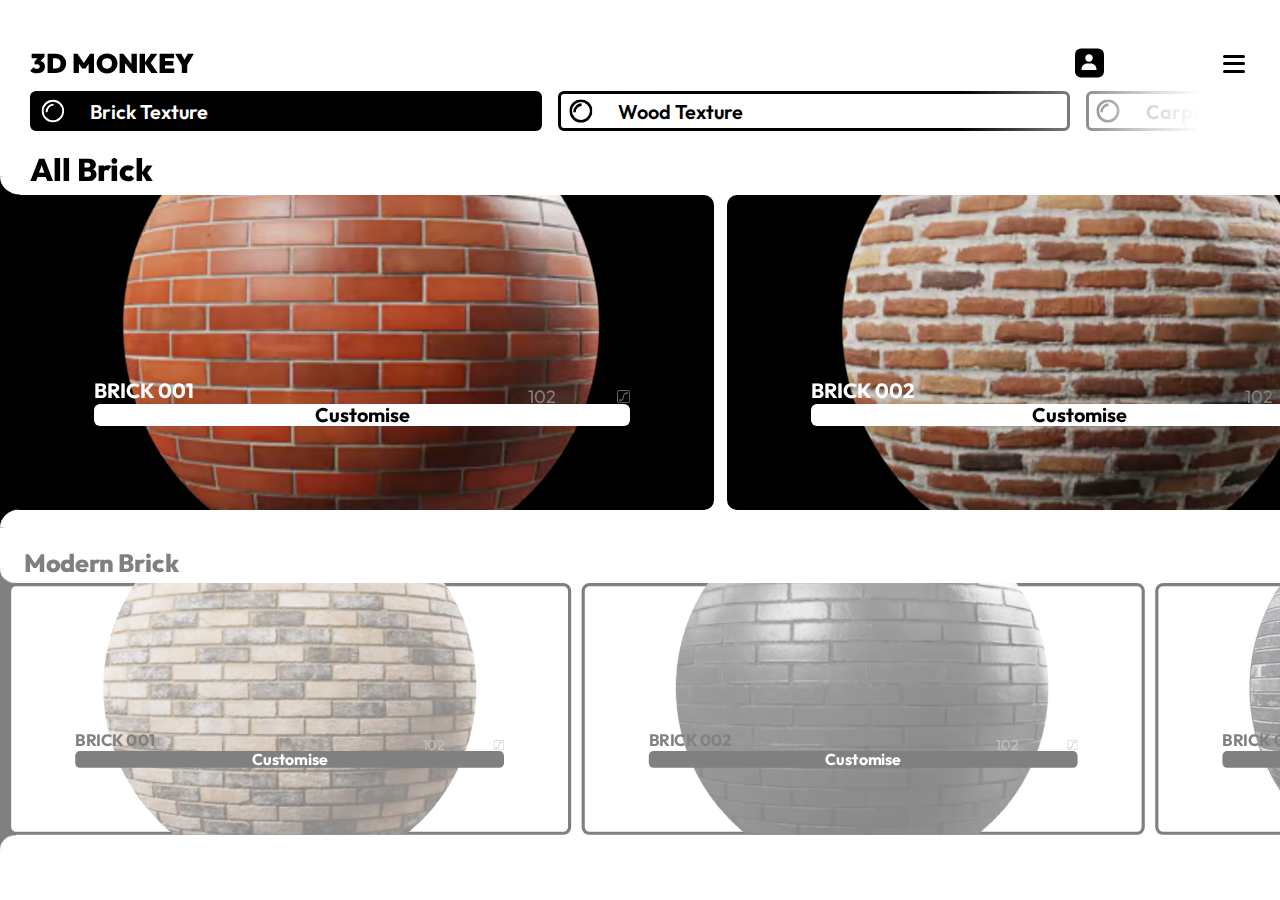
==== commit 4857f811: "Update index.html" ====
--- a/index.html
+++ b/index.html
@@ -12,7 +12,24 @@
   <title>Document</title>
 </head>
 <body>
-  <div class="header"></div>
+  <input class="header-cbox" type="checkbox">
+  <div class="header">
+    <div class="header-logo">
+      3D MONKEY
+    </div>
+
+    <div class="header-profile">
+      <svg width="20" height="20" viewBox="0 0 20 20" fill="none" xmlns="http://www.w3.org/2000/svg">
+        <path d="M6.25 5.41699C6.25 7.48449 7.9325 9.16699 10 9.16699C12.0675 9.16699 13.75 7.48449 13.75 5.41699C13.75 3.34949 12.0675 1.66699 10 1.66699C7.9325 1.66699 6.25 3.34949 6.25 5.41699ZM16.6667 17.5003H17.5V16.667C17.5 13.4512 14.8825 10.8337 11.6667 10.8337H8.33333C5.11667 10.8337 2.5 13.4512 2.5 16.667V17.5003H16.6667Z" fill="white"/>
+      </svg>
+    </div>
+
+    <div class="header-menu">
+      <div class="menu-line"></div>
+      <div class="menu-line"></div>
+      <div class="menu-line"></div>
+    </div>
+  </div>
   <div class="material-scroll">
 
     <div class="brick-mat mat-btn">
@@ -67,6 +84,7 @@
       <div class="mat-scroll-bg"></div>
     </div>
 
+    <div class="mat-scroll-fade"></div>
   </div>
 
   <div class="brick-div">
@@ -85,10 +103,11 @@
               <div class="mat-div">
                 <div class="mat-div-img">
 
-                    <svg viewBox="0 0 111 112" fill="none" xmlns="http://www.w3.org/2000/svg">
-                      <circle cx="55.1814" cy="56.0564" r="49.0501" stroke="#fff" stroke-width="8"/>
-                      <path d="M24.5251 62.1877C24.5251 38.1957 42.0605 25.4001 58.247 25.4001" stroke="#fff" stroke-width="8"/>
-                    </svg>
+                    <!-- <svg viewBox="0 0 111 112" fill="none" xmlns="http://www.w3.org/2000/svg">
+                      <circle cx="55.1814" cy="56.0564" r="49.0501" stroke="#fff" stroke-width="8"/>
+                      <path d="M24.5251 62.1877C24.5251 38.1957 42.0605 25.4001 58.247 25.4001" stroke="#fff" stroke-width="8"/>
+                    </svg> -->
+                    <img src="./img/brick001.png" alt="">
 
                 </div>
                 <div class="mat-div-svg">
@@ -109,10 +128,13 @@
               <div class="mat-div">
                 <div class="mat-div-img">
 
-                    <svg viewBox="0 0 111 112" fill="none" xmlns="http://www.w3.org/2000/svg">
-                      <circle cx="55.1814" cy="56.0564" r="49.0501" stroke="#fff" stroke-width="8"/>
-                      <path d="M24.5251 62.1877C24.5251 38.1957 42.0605 25.4001 58.247 25.4001" stroke="#fff" stroke-width="8"/>
-                    </svg>
+                    <!-- <svg viewBox="0 0 111 112" fill="none" xmlns="http://www.w3.org/2000/svg">
+                      <circle cx="55.1814" cy="56.0564" r="49.0501" stroke="#fff" stroke-width="8"/>
+                      <path d="M24.5251 62.1877C24.5251 38.1957 42.0605 25.4001 58.247 25.4001" stroke="#fff" stroke-width="8"/>
+                    </svg> -->
+
+                    <img src="./img/brick002.png" alt="">
+
 
                 </div>
                 <div class="mat-div-svg">
@@ -132,10 +154,12 @@
               <div class="mat-div">
                 <div class="mat-div-img">
 
-                    <svg viewBox="0 0 111 112" fill="none" xmlns="http://www.w3.org/2000/svg">
-                      <circle cx="55.1814" cy="56.0564" r="49.0501" stroke="#fff" stroke-width="8"/>
-                      <path d="M24.5251 62.1877C24.5251 38.1957 42.0605 25.4001 58.247 25.4001" stroke="#fff" stroke-width="8"/>
-                    </svg>
+                    <!-- <svg viewBox="0 0 111 112" fill="none" xmlns="http://www.w3.org/2000/svg">
+                      <circle cx="55.1814" cy="56.0564" r="49.0501" stroke="#fff" stroke-width="8"/>
+                      <path d="M24.5251 62.1877C24.5251 38.1957 42.0605 25.4001 58.247 25.4001" stroke="#fff" stroke-width="8"/>
+                    </svg> -->
+
+                    <img src="./img/brick003.png" alt="">
 
                 </div>
                 <div class="mat-div-svg">
@@ -169,11 +193,12 @@
               <div class="mat-div">
                 <div class="mat-div-img">
 
-                    <svg viewBox="0 0 111 112" fill="none" xmlns="http://www.w3.org/2000/svg">
-                      <circle cx="55.1814" cy="56.0564" r="49.0501" stroke="#fff" stroke-width="8"/>
-                      <path d="M24.5251 62.1877C24.5251 38.1957 42.0605 25.4001 58.247 25.4001" stroke="#fff" stroke-width="8"/>
-                    </svg>
-
+                    <!-- <svg viewBox="0 0 111 112" fill="none" xmlns="http://www.w3.org/2000/svg">
+                      <circle cx="55.1814" cy="56.0564" r="49.0501" stroke="#fff" stroke-width="8"/>
+                      <path d="M24.5251 62.1877C24.5251 38.1957 42.0605 25.4001 58.247 25.4001" stroke="#fff" stroke-width="8"/>
+                    </svg> -->
+
+                    <img src="./img/brick003.png" alt="">
                 </div>
                 <div class="mat-div-svg">
                   <p>102</p>
@@ -193,11 +218,12 @@
               <div class="mat-div">
                 <div class="mat-div-img">
 
-                    <svg viewBox="0 0 111 112" fill="none" xmlns="http://www.w3.org/2000/svg">
-                      <circle cx="55.1814" cy="56.0564" r="49.0501" stroke="#fff" stroke-width="8"/>
-                      <path d="M24.5251 62.1877C24.5251 38.1957 42.0605 25.4001 58.247 25.4001" stroke="#fff" stroke-width="8"/>
-                    </svg>
-
+                    <!-- <svg viewBox="0 0 111 112" fill="none" xmlns="http://www.w3.org/2000/svg">
+                      <circle cx="55.1814" cy="56.0564" r="49.0501" stroke="#fff" stroke-width="8"/>
+                      <path d="M24.5251 62.1877C24.5251 38.1957 42.0605 25.4001 58.247 25.4001" stroke="#fff" stroke-width="8"/>
+                    </svg> -->
+
+                    <img src="./img/brick004.png" alt="">
                 </div>
                 <div class="mat-div-svg">
                   <p>102</p>
@@ -216,10 +242,13 @@
               <div class="mat-div">
                 <div class="mat-div-img">
 
-                    <svg viewBox="0 0 111 112" fill="none" xmlns="http://www.w3.org/2000/svg">
-                      <circle cx="55.1814" cy="56.0564" r="49.0501" stroke="#fff" stroke-width="8"/>
-                      <path d="M24.5251 62.1877C24.5251 38.1957 42.0605 25.4001 58.247 25.4001" stroke="#fff" stroke-width="8"/>
-                    </svg>
+                    <!-- <svg viewBox="0 0 111 112" fill="none" xmlns="http://www.w3.org/2000/svg">
+                      <circle cx="55.1814" cy="56.0564" r="49.0501" stroke="#fff" stroke-width="8"/>
+                      <path d="M24.5251 62.1877C24.5251 38.1957 42.0605 25.4001 58.247 25.4001" stroke="#fff" stroke-width="8"/>
+                    </svg> -->
+
+                    <img src="./img/brick005.png" alt="">
+
 
                 </div>
                 <div class="mat-div-svg">
@@ -253,10 +282,12 @@
               <div class="mat-div">
                 <div class="mat-div-img">
 
-                    <svg viewBox="0 0 111 112" fill="none" xmlns="http://www.w3.org/2000/svg">
-                      <circle cx="55.1814" cy="56.0564" r="49.0501" stroke="#fff" stroke-width="8"/>
-                      <path d="M24.5251 62.1877C24.5251 38.1957 42.0605 25.4001 58.247 25.4001" stroke="#fff" stroke-width="8"/>
-                    </svg>
+                    <!-- <svg viewBox="0 0 111 112" fill="none" xmlns="http://www.w3.org/2000/svg">
+                      <circle cx="55.1814" cy="56.0564" r="49.0501" stroke="#fff" stroke-width="8"/>
+                      <path d="M24.5251 62.1877C24.5251 38.1957 42.0605 25.4001 58.247 25.4001" stroke="#fff" stroke-width="8"/>
+                    </svg> -->
+
+                    <img src="./img/brick006.png" alt="">
 
                 </div>
                 <div class="mat-div-svg">
@@ -277,11 +308,12 @@
               <div class="mat-div">
                 <div class="mat-div-img">
 
-                    <svg viewBox="0 0 111 112" fill="none" xmlns="http://www.w3.org/2000/svg">
-                      <circle cx="55.1814" cy="56.0564" r="49.0501" stroke="#fff" stroke-width="8"/>
-                      <path d="M24.5251 62.1877C24.5251 38.1957 42.0605 25.4001 58.247 25.4001" stroke="#fff" stroke-width="8"/>
-                    </svg>
-
+                    <!-- <svg viewBox="0 0 111 112" fill="none" xmlns="http://www.w3.org/2000/svg">
+                      <circle cx="55.1814" cy="56.0564" r="49.0501" stroke="#fff" stroke-width="8"/>
+                      <path d="M24.5251 62.1877C24.5251 38.1957 42.0605 25.4001 58.247 25.4001" stroke="#fff" stroke-width="8"/>
+                    </svg> -->
+
+                    <img src="./img/brick007.png" alt="">
                 </div>
                 <div class="mat-div-svg">
                   <p>102</p>
@@ -300,11 +332,12 @@
               <div class="mat-div">
                 <div class="mat-div-img">
 
-                    <svg viewBox="0 0 111 112" fill="none" xmlns="http://www.w3.org/2000/svg">
-                      <circle cx="55.1814" cy="56.0564" r="49.0501" stroke="#fff" stroke-width="8"/>
-                      <path d="M24.5251 62.1877C24.5251 38.1957 42.0605 25.4001 58.247 25.4001" stroke="#fff" stroke-width="8"/>
-                    </svg>
-
+                    <!-- <svg viewBox="0 0 111 112" fill="none" xmlns="http://www.w3.org/2000/svg">
+                      <circle cx="55.1814" cy="56.0564" r="49.0501" stroke="#fff" stroke-width="8"/>
+                      <path d="M24.5251 62.1877C24.5251 38.1957 42.0605 25.4001 58.247 25.4001" stroke="#fff" stroke-width="8"/>
+                    </svg> -->
+
+                    <img src="./img/brick007.png" alt="">
                 </div>
                 <div class="mat-div-svg">
                   <p>102</p>
@@ -337,11 +370,12 @@
               <div class="mat-div">
                 <div class="mat-div-img">
 
-                    <svg viewBox="0 0 111 112" fill="none" xmlns="http://www.w3.org/2000/svg">
-                      <circle cx="55.1814" cy="56.0564" r="49.0501" stroke="#fff" stroke-width="8"/>
-                      <path d="M24.5251 62.1877C24.5251 38.1957 42.0605 25.4001 58.247 25.4001" stroke="#fff" stroke-width="8"/>
-                    </svg>
-
+                    <!-- <svg viewBox="0 0 111 112" fill="none" xmlns="http://www.w3.org/2000/svg">
+                      <circle cx="55.1814" cy="56.0564" r="49.0501" stroke="#fff" stroke-width="8"/>
+                      <path d="M24.5251 62.1877C24.5251 38.1957 42.0605 25.4001 58.247 25.4001" stroke="#fff" stroke-width="8"/>
+                    </svg> -->
+
+                    <img src="./img/brick003.png" alt="">
                 </div>
                 <div class="mat-div-svg">
                   <p>102</p>
@@ -361,11 +395,12 @@
               <div class="mat-div">
                 <div class="mat-div-img">
 
-                    <svg viewBox="0 0 111 112" fill="none" xmlns="http://www.w3.org/2000/svg">
-                      <circle cx="55.1814" cy="56.0564" r="49.0501" stroke="#fff" stroke-width="8"/>
-                      <path d="M24.5251 62.1877C24.5251 38.1957 42.0605 25.4001 58.247 25.4001" stroke="#fff" stroke-width="8"/>
-                    </svg>
-
+                    <!-- <svg viewBox="0 0 111 112" fill="none" xmlns="http://www.w3.org/2000/svg">
+                      <circle cx="55.1814" cy="56.0564" r="49.0501" stroke="#fff" stroke-width="8"/>
+                      <path d="M24.5251 62.1877C24.5251 38.1957 42.0605 25.4001 58.247 25.4001" stroke="#fff" stroke-width="8"/>
+                    </svg> -->
+
+                    <img src="./img/brick004.png" alt="">
                 </div>
                 <div class="mat-div-svg">
                   <p>102</p>
@@ -384,10 +419,13 @@
               <div class="mat-div">
                 <div class="mat-div-img">
 
-                    <svg viewBox="0 0 111 112" fill="none" xmlns="http://www.w3.org/2000/svg">
-                      <circle cx="55.1814" cy="56.0564" r="49.0501" stroke="#fff" stroke-width="8"/>
-                      <path d="M24.5251 62.1877C24.5251 38.1957 42.0605 25.4001 58.247 25.4001" stroke="#fff" stroke-width="8"/>
-                    </svg>
+                    <!-- <svg viewBox="0 0 111 112" fill="none" xmlns="http://www.w3.org/2000/svg">
+                      <circle cx="55.1814" cy="56.0564" r="49.0501" stroke="#fff" stroke-width="8"/>
+                      <path d="M24.5251 62.1877C24.5251 38.1957 42.0605 25.4001 58.247 25.4001" stroke="#fff" stroke-width="8"/>
+                    </svg> -->
+
+                    <img src="./img/brick005.png" alt="">
+
 
                 </div>
                 <div class="mat-div-svg">
@@ -407,6 +445,7 @@
           </div>
         </div>
       </div>
+
       <div class="div-modern brick-divs">
         <p class="div-text">Modern Brick</p>
         <div class="div-container">
@@ -420,10 +459,12 @@
               <div class="mat-div">
                 <div class="mat-div-img">
 
-                    <svg viewBox="0 0 111 112" fill="none" xmlns="http://www.w3.org/2000/svg">
-                      <circle cx="55.1814" cy="56.0564" r="49.0501" stroke="#fff" stroke-width="8"/>
-                      <path d="M24.5251 62.1877C24.5251 38.1957 42.0605 25.4001 58.247 25.4001" stroke="#fff" stroke-width="8"/>
-                    </svg>
+                    <!-- <svg viewBox="0 0 111 112" fill="none" xmlns="http://www.w3.org/2000/svg">
+                      <circle cx="55.1814" cy="56.0564" r="49.0501" stroke="#fff" stroke-width="8"/>
+                      <path d="M24.5251 62.1877C24.5251 38.1957 42.0605 25.4001 58.247 25.4001" stroke="#fff" stroke-width="8"/>
+                    </svg> -->
+
+                    <img src="./img/brick006.png" alt="">
 
                 </div>
                 <div class="mat-div-svg">
@@ -444,11 +485,12 @@
               <div class="mat-div">
                 <div class="mat-div-img">
 
-                    <svg viewBox="0 0 111 112" fill="none" xmlns="http://www.w3.org/2000/svg">
-                      <circle cx="55.1814" cy="56.0564" r="49.0501" stroke="#fff" stroke-width="8"/>
-                      <path d="M24.5251 62.1877C24.5251 38.1957 42.0605 25.4001 58.247 25.4001" stroke="#fff" stroke-width="8"/>
-                    </svg>
-
+                    <!-- <svg viewBox="0 0 111 112" fill="none" xmlns="http://www.w3.org/2000/svg">
+                      <circle cx="55.1814" cy="56.0564" r="49.0501" stroke="#fff" stroke-width="8"/>
+                      <path d="M24.5251 62.1877C24.5251 38.1957 42.0605 25.4001 58.247 25.4001" stroke="#fff" stroke-width="8"/>
+                    </svg> -->
+
+                    <img src="./img/brick007.png" alt="">
                 </div>
                 <div class="mat-div-svg">
                   <p>102</p>
@@ -467,11 +509,12 @@
               <div class="mat-div">
                 <div class="mat-div-img">
 
-                    <svg viewBox="0 0 111 112" fill="none" xmlns="http://www.w3.org/2000/svg">
-                      <circle cx="55.1814" cy="56.0564" r="49.0501" stroke="#fff" stroke-width="8"/>
-                      <path d="M24.5251 62.1877C24.5251 38.1957 42.0605 25.4001 58.247 25.4001" stroke="#fff" stroke-width="8"/>
-                    </svg>
-
+                    <!-- <svg viewBox="0 0 111 112" fill="none" xmlns="http://www.w3.org/2000/svg">
+                      <circle cx="55.1814" cy="56.0564" r="49.0501" stroke="#fff" stroke-width="8"/>
+                      <path d="M24.5251 62.1877C24.5251 38.1957 42.0605 25.4001 58.247 25.4001" stroke="#fff" stroke-width="8"/>
+                    </svg> -->
+
+                    <img src="./img/brick007.png" alt="">
                 </div>
                 <div class="mat-div-svg">
                   <p>102</p>
@@ -585,15 +628,49 @@
   <div class="material-popup" id="material-popup">
     <div class="selected-material">
 
-      <div class="header"></div>
+      <div class="header">
+        <div class="header-logo">
+          3D MONKEY
+        </div>
+
+        <div class="header-profile">
+          <svg width="20" height="20" viewBox="0 0 20 20" fill="none" xmlns="http://www.w3.org/2000/svg">
+            <path d="M6.25 5.41699C6.25 7.48449 7.9325 9.16699 10 9.16699C12.0675 9.16699 13.75 7.48449 13.75 5.41699C13.75 3.34949 12.0675 1.66699 10 1.66699C7.9325 1.66699 6.25 3.34949 6.25 5.41699ZM16.6667 17.5003H17.5V16.667C17.5 13.4512 14.8825 10.8337 11.6667 10.8337H8.33333C5.11667 10.8337 2.5 13.4512 2.5 16.667V17.5003H16.6667Z" fill="white"/>
+          </svg>
+        </div>
+
+        <div class="header-menu">
+          <div class="menu-line"></div>
+          <div class="menu-line"></div>
+          <div class="menu-line"></div>
+        </div>
+      </div>
 
       <div class="material-image-container">
         <div class="material-image-slider">
-          <div class="slider-image image1 image1-1"></div>
-          <div class="slider-image image2 image2-1"></div>
-          <div class="slider-image image3 image3-1"></div>
-          <div class="slider-image image1 image1-2"></div>
-          <div class="slider-image image2 image2-2"></div>
+          <div class="slider-image image1 image1-1">
+            <img class="img-def" src="./img/brickDef.png" alt="">
+            <img class="img-1" src="./img/part1Def.png" alt="">
+            <img class="img-1" src="./img/part2Def.png" alt="">
+            <img class="img-1" src="./img/part3Def.png" alt="">
+            <img class="img-1" src="./img/part4Def.png" alt="">
+          </div>
+          <div class="slider-image image2 image2-1">
+            <img src="./img/brickDefPlane.png" alt="">
+          </div>
+          <div class="slider-image image3 image3-1">
+            <img src="./img/brickDefCube.png" alt="">
+          </div>
+          <div class="slider-image image1 image1-2">
+            <img class="img-def" src="./img/brickDef.png" alt="">
+            <img class="img-2" src="./img/part1Def.png" alt="">
+            <img class="img-2" src="./img/part2Def.png" alt="">
+            <img class="img-2" src="./img/part3Def.png" alt="">
+            <img class="img-2" src="./img/part4Def.png" alt="">
+          </div>
+          <div class="slider-image image2 image2-2">
+            <img src="./img/brickDefPlane.png" alt="">
+          </div>
           <!-- <div class="slider-image image3 image3-2"></div> -->
 
         </div>
@@ -612,57 +689,145 @@
       <p class="material-name">BRICK 001</p>
       <p class="material-nodes">102 NODES</p>
 
-      <div class="material-properties">
-        <input type="checkbox" class="mat-prop-cbox mpc-1" name="mat-property">
-        <div class="mat-property mat-prop-expand">
-          <div class="mat-prop-text">Colour</div>
-          <div class="mat-prop-symbol">
-            <svg width="22" height="14" viewBox="0 0 22 14" fill="none" xmlns="http://www.w3.org/2000/svg">
-              <path d="M3.85714 1L11 8.5L18.1429 1L21 2.5L11 13L1 2.5L3.85714 1Z" fill="black" stroke="black"/>
-            </svg>
-          </div>
-        </div>
-        <div class="mat-prop-values mpv-1">
-          <div class="mat-prop-val">
-            
-          </div>
-          <div class="mat-prop-val">
-
-          </div>
-          <div class="mat-prop-val">
-
-          </div>
-        </div>
-
-        <input type="checkbox" class="mat-prop-cbox mpc-2" name="mat-property">
-        <div class="mat-property mat-prop-expand">
-          <div class="mat-prop-text">Gloss</div>
-          <div class="mat-prop-symbol">
-            <svg width="22" height="14" viewBox="0 0 22 14" fill="none" xmlns="http://www.w3.org/2000/svg">
-              <path d="M3.85714 1L11 8.5L18.1429 1L21 2.5L11 13L1 2.5L3.85714 1Z" fill="black" stroke="black"/>
-            </svg>
-          </div>
-        </div>
-        <div class="mat-prop-values mpv-2"></div>
-
-        <input type="checkbox" class="mat-prop-cbox mpc-3" name="mat-property">
-        <div class="mat-property mat-prop-expand">
-          <div class="mat-prop-text">Bump</div>
-          <div class="mat-prop-symbol">
-            <svg width="22" height="14" viewBox="0 0 22 14" fill="none" xmlns="http://www.w3.org/2000/svg">
-              <path d="M3.85714 1L11 8.5L18.1429 1L21 2.5L11 13L1 2.5L3.85714 1Z" fill="black" stroke="black"/>
-            </svg>
-          </div>
-        </div>
-        <div class="mat-prop-values mpv-3"></div>
-
-        <div class="mat-property">
-          <div class="mat-prop-text">Add Material</div>
-          <a href="#">
-            <div class="mat-prop-plus">+</div>
-          </a>
-        </div>
-      </div>
+      <div class="material-prop-desc">
+        <div class="mat-prop-fade"></div>
+
+        <div class="material-properties">
+          <input type="checkbox" class="mat-prop-cbox mpc-1" name="mat-property">
+          <div class="mat-property mat-prop-expand mat-property-1">
+            <div class="mat-prop-text">Colour</div>
+            <div class="mat-prop-symbol">
+              <svg width="22" height="14" viewBox="0 0 22 14" fill="none" xmlns="http://www.w3.org/2000/svg">
+                <path d="M3.85714 1L11 8.5L18.1429 1L21 2.5L11 13L1 2.5L3.85714 1Z" fill="black" stroke="black"/>
+              </svg>
+            </div>
+          </div>
+          <div class="mat-prop-values mpv-1">
+            <div class="mat-prop-val">
+              <p class="mat-val-text">Primary Hue</p>
+              <div class="mat-val-range-slider">
+                <div class="range-slider-back"></div>
+                <div class="range-slider-front"></div>
+                <input type="range" class="mat-val-range" min="0" max="360" value="140">
+              </div>
+              <p class="mat-val-range-value">°</p>
+            </div>
+
+            <div class="mat-prop-val">
+              <p class="mat-val-text">Secondary Hue</p>
+              <div class="mat-val-range-slider">
+                <div class="range-slider-back"></div>
+                <div class="range-slider-front"></div>
+                <input type="range" class="mat-val-range" min="0" max="360" value="160">
+              </div>
+              <p class="mat-val-range-value">°</p>
+            </div>
+
+            <div class="mat-prop-val">
+              <p class="mat-val-text">Diversity</p>
+              <div class="mat-val-range-slider">
+                <div class="range-slider-back"></div>
+                <div class="range-slider-front"></div>
+                <input type="range" class="mat-val-range" min="0" max="100" value="50">
+              </div>
+              <p class="mat-val-range-value">%</p>
+            </div>
+
+          </div>
+
+          <input type="checkbox" class="mat-prop-cbox mpc-2" name="mat-property">
+          <div class="mat-property mat-prop-expand">
+            <div class="mat-prop-text">Gloss</div>
+            <div class="mat-prop-symbol">
+              <svg width="22" height="14" viewBox="0 0 22 14" fill="none" xmlns="http://www.w3.org/2000/svg">
+                <path d="M3.85714 1L11 8.5L18.1429 1L21 2.5L11 13L1 2.5L3.85714 1Z" fill="black" stroke="black"/>
+              </svg>
+            </div>
+          </div>
+          <div class="mat-prop-values mpv-2"></div>
+
+          <input type="checkbox" class="mat-prop-cbox mpc-3" name="mat-property">
+          <div class="mat-property mat-prop-expand">
+            <div class="mat-prop-text">Bump</div>
+            <div class="mat-prop-symbol">
+              <svg width="22" height="14" viewBox="0 0 22 14" fill="none" xmlns="http://www.w3.org/2000/svg">
+                <path d="M3.85714 1L11 8.5L18.1429 1L21 2.5L11 13L1 2.5L3.85714 1Z" fill="black" stroke="black"/>
+              </svg>
+            </div>
+          </div>
+          <div class="mat-prop-values mpv-3"></div>
+
+          <div class="mat-property">
+            <div class="mat-prop-text">Add Material</div>
+            <a href="#">
+              <div class="mat-prop-plus">+</div>
+            </a>
+          </div>
+        </div>
+
+        <div class="material-description">
+          <p class="mat-desc">Description</p>
+          <div class="mat-desc-container">
+
+            <div class="mat-desc-texts">
+
+              <div class="mat-desc-text">
+                The first node that we need is the texture coordinate node. The
+                texture coordinate node is commonly use for the coordinates of textures,
+                typically used as inputs for texture nodes.
+              </div>
+
+              <div class="mat-desc-text">
+                Then we add a mapping node, and a brick texture. We change x-axis rotation
+                in the mapping node by 90 degrees for our sphere so we can see the brick texture
+                correctly. We then change the scale to 2 on our "Brick Texture" node and the colours.
+                We also change the "Mortar Size" to 0.01
+              </div>
+
+              <div class="mat-desc-text">
+                We then add a noise texture with the scale to 6 and detail to 15. We then add 2 color
+                ramps and mix the rgb together with a "Mix RGB" node. Copy the color and the gradients, then
+                plug the B&W color ramp to the factor of the "Mix RGB" node. Color of the brick texture on top
+                and the coloured Color Ramp to the bottom one.
+              </div>
+
+              <div class="mat-desc-text">
+                We then add the bump maps and connect it all to a Principled Shader.
+              </div>
+
+            </div>
+
+            <div class="mat-desc-arrows">
+              <div class="mat-desc-arr-l">
+                <svg width="22" height="14" viewBox="0 0 22 14" fill="none" xmlns="http://www.w3.org/2000/svg">
+                  <path d="M3.85714 1L11 8.5L18.1429 1L21 2.5L11 13L1 2.5L3.85714 1Z" fill="#fff" stroke="#fff"/>
+              </div>
+              <div class="mat-desc-arr-r">
+                <svg width="22" height="14" viewBox="0 0 22 14" fill="none" xmlns="http://www.w3.org/2000/svg">
+                  <path d="M3.85714 1L11 8.5L18.1429 1L21 2.5L11 13L1 2.5L3.85714 1Z" fill="#fff" stroke="#fff"/>
+              </div>
+            </div>
+
+            <div class="mat-desc-images">
+              <div class="mat-desc-img">
+                <img src="./img/part1.png" alt="">
+              </div>
+              <div class="mat-desc-img">
+                <img src="./img/part2.png" alt="">
+              </div>
+              <div class="mat-desc-img">
+                <img src="./img/part3.png" alt="">
+              </div>
+              <div class="mat-desc-img">
+                <img src="./img/part4.png" alt="">
+              </div>
+            </div>
+            <div class="mat-desc-fade"></div>
+          </div>
+        </div>
+      </div>
+
+
     </div>
 
 
@@ -744,5 +909,8 @@
     </div>
 
   </div>
+  <div class="header-menu-select">
+
+  </div>
 </body>
 </html>
--- a/style.css
+++ b/style.css
@@ -10,10 +10,11 @@
 
 html, body{
   overscroll-behavior-x: none;
+
 }
 
 body{
-  /* overflow-x: hidden; */
+  overflow-x: hidden;
 
   font-family: Outfit, sans-serif;
 }
@@ -27,14 +28,93 @@
 .header {
   position: sticky;
   /*content: ' ';*/
-  margin-top: 5.5vh;
-  margin-bottom: 0.6vh;
+  margin-top: 5vh;
+  margin-bottom: 1.1vh;
   width: 100%;
   height: 4vh;
-  background-color: red;
-}
-
- .material-scroll > div{
+  /* background-color: red; */
+  pointer-events: none;
+}
+
+.header-logo{
+  position: absolute;
+  left:0;
+  top:50%;
+  translate: 0 -50%;
+  font-size: 3vh;
+  font-weight: 900;
+}
+
+.header-profile{
+  position: absolute;
+  top:50%;
+  right:12%;
+  translate: 0 -50%;
+  aspect-ratio: 1 / 1;
+  height:80%;
+  width:auto;
+  border-radius: 6px;
+  background-color: #000;
+}
+
+.header-profile svg{
+  position: absolute;
+  top:50%;
+  left:50%;
+  translate: -50% -50%;
+}
+
+.header-menu{
+  position: absolute;
+  top:52%;
+  right:5px;
+  translate: 0 -50%;
+  aspect-ratio: 1.25 / 1;
+  height:50%;
+  width: auto;
+  display:inline-flex;
+  flex-direction: column;
+  justify-content: space-between;
+  /* padding: 1% 0; */
+}
+
+.header-menu-select{
+  position: fixed;
+  top:50%;
+  left:0;
+  translate: 0 -50%;
+  height:0%;
+  width:100%;
+  background-color: #000;
+  z-index: 100;
+  transition: all 0.3s ease;
+  pointer-events: none;
+}
+
+.header-cbox{
+  position: fixed;
+  top:5vh;
+  right: 30px;
+  translate: 2.5% 20%;
+  aspect-ratio: 1.25 / 1;
+  height:3vh;
+  width: auto;
+  opacity: 0;
+}
+
+.header-cbox:checked ~ .header-menu-select{
+  height:100%;
+}
+
+.menu-line{
+  position: relative;
+  width:100%;
+  height:calc(100%  / 6);
+  background-color: #000;
+  border-radius: 50px;
+}
+
+ .material-scroll > .mat-btn{
   position: relative;
   display: inline-flex;
   margin-right: 1vw;
@@ -47,7 +127,6 @@
   border-radius: 6px;
   background-color: #fff;
   transition: all 0.1s ease-in-out;
-
 }
 
 .material-scroll{
@@ -64,6 +143,22 @@
   /* --- */
 }
 
+.mat-scroll-bg{
+  position: sticky;
+  width:100%;
+  height:100%;
+  background-color: yellow;
+}
+
+.mat-scroll-fade{
+  position: fixed;
+  top: calc(10.1vh);
+  right:0;
+  height:4.5vh;
+  width:25%;
+  background: linear-gradient(to left, rgba(255, 255, 255, 1) 25% ,  rgba(255, 255, 255, 0.85) 40% ,rgba(255, 255, 255, 0));
+}
+
 .material-scroll::-webkit-scrollbar{
   display: none;
 }
@@ -195,7 +290,7 @@
 .brick-divs .div-container{
   scale: 1;
   transform-origin: top left;
-  transition: all 0.3s ease-in-out;
+  transition: scale 0.3s ease-in-out;
 }
 
 
@@ -256,6 +351,7 @@
   transform: translateY(-50%);
   width: 20px;
   height: 39vh;
+  transition: 0s;
 }
 
 .top-border{
@@ -289,6 +385,10 @@
   border-radius: 10px;
   border: 0.5vh solid #000;
   padding: 5%;
+}
+
+.mat-00:last-child{
+  margin-right: 50vw;
 }
 
 .div-focused{
@@ -409,12 +509,25 @@
     stroke: #000;
 }
 
+.mat-div-img img{
+  /* justify-content:  */
+  position: absolute;
+  aspect-ratio: 1 / 1;
+  width:140%;
+  left:50%;
+  top:45%;
+  translate: -50% -50%;
+  height:auto;
+  /* max-width: 150%;
+  max-height: 100%; */
+}
+
 
 /* ---------------------- */
 
 #material-popup:target .animation-transition{
   /* pointer-events: auto; */
-  /* animation-name: anim-transition; */
+  animation-name: anim-transition;
   animation-duration: 2.5s;
 
 }
@@ -739,6 +852,14 @@
   pointer-events: auto;
 }
 
+#material-popup:not(:target){
+  pointer-events: none;
+}
+
+#material-popup:not(:target) .selected-material .material-properties *{
+  pointer-events: none;
+}
+
 @keyframes select-mat {
   0%{
     opacity: 0;
@@ -760,7 +881,8 @@
   opacity: 0;
   background-color: #fff;
   width:100%;
-  height:100%;
+  min-height: 100%;
+  /* height:auto; */
   pointer-events: none;
   padding: 0 30px;
 }
@@ -771,6 +893,7 @@
   height: 34vh;
   /* background-color: red; */
   position: relative;
+  transition: height 0.3s ease-in-out;
 }
 
 .container-fade-left{
@@ -818,19 +941,30 @@
   position: relative;
   width:100%;
   height:100%;
-  opacity: 0.1;
-}
-
-.image1{
+  opacity: 1;
+}
+
+.slider-image img{
+  position: absolute;
+  aspect-ratio: 1 / 1;
+  width:85%;
+  height:auto;
+  top:45%;
+  left:50%;
+  translate: -50% -50%;
+  transition: opacity 0.3s ease-in-out;
+}
+
+/* .image1{
   background-color:limegreen;
 }
 
 .image2{
   background-color: firebrick;
-}
-
-.image3{
-  background-color: blue;
+} */
+
+.image3 img{
+  width: 100%;
 }
 
 .image-slider-dots{
@@ -853,8 +987,6 @@
   transition: all 0.3s;
 }
 
-/* -------------- */
-
 .material-name{
   margin-top: 0.7vh;
   font-size: 4.2vh;
@@ -870,24 +1002,70 @@
 
 /* -------------- */
 
+.material-prop-desc{
+  position: absolute;
+  height: 45.5vh;
+  left:0;
+  bottom:0;
+  width:100%;
+  overflow-y: scroll;
+  scroll-behavior: smooth;
+  overflow-x: hidden;
+  scroll-snap-type: y mandatory;
+  transition: height 0.3s ease-in-out;
+}
+
+.material-prop-desc::-webkit-scrollbar{
+  display: none;
+}
+
+.mat-prop-fade{
+  scroll-snap-align: start;
+
+  position: sticky;
+  top:0;
+  left:0;
+  width:100%;
+  height:2.5vh;
+  z-index: 5;
+  pointer-events: none;
+  background: linear-gradient(to bottom, rgba(255, 255, 255, 10) 0%, rgba(255, 255, 255, 0));
+}
+
 .material-properties{
-  margin-top:4vh;
+
+  /* justify-content: center; */
+  position: relative;
+  left:50%;
+  width: 80%;
+  margin-top: -1vh;
   border: 0.5vh solid #000;
   padding: 0;
-
   border-radius: 12px;
+  translate: -50% 0;
+  transition: all 0.3s;
 }
 
 .mat-property{
+
   pointer-events: none;
   position: relative;
   display: flex;
   padding: 2vh;
   height:7vh;
-  width:100.2%;
+  width:100.4%;
+  translate: -1px -1px;
   justify-content: space-between;
   align-items: center;
   transition: all 0.3s;
+}
+
+.mat-property{
+  scroll-snap-align: start;
+}
+
+.mat-property-1{
+  scroll-snap-align: end !important;
 }
 
 .mat-property svg{
@@ -932,7 +1110,9 @@
   /* align-self: center; */
   /* height:10%; */
   background-color: #000;
-  width:100.2%;
+  display: none;
+  width:100.4%;
+  translate: -1px -1px;
 }
 
 .mat-prop-cbox{
@@ -953,7 +1133,8 @@
 .mpc-1:checked ~ .mpv-1,
 .mpc-2:checked ~ .mpv-2,
 .mpc-3:checked ~ .mpv-3{
-  height: 10vh;
+  display: block;
+  /* height: 10vh; */
 }
 
 .mpc-1:checked + .mat-property,
@@ -975,3 +1156,222 @@
 .mpc-3:checked + .mat-property svg{
   rotate: 180deg;
 }
+
+.mat-prop-val{
+  position: relative;
+  padding: 0 2vh;
+  height:5.5vh;
+  /* background-color: red; */
+}
+
+.mat-prop-val:last-child{
+  box-sizing: content-box;
+  padding: 0;
+  border-bottom: 1vh solid #000;
+  background-color: #000;
+}
+
+.mat-val-text{
+  color:#fff;
+  position: absolute;
+  top:50%;
+  translate: 0 -50%;
+  font-size: 2.1vh;
+  font-weight: 600;
+  left:2vh;
+}
+
+.mat-val-range-slider{
+  position: absolute;
+  top:50%;
+  width:40%;
+  translate: -50% -50%;
+  left:65%;
+  /* background-color: rgba(255, 255, 255, 0.25); */
+}
+
+.range-slider-back{
+  position: absolute;
+  right:0;
+  top:50%;
+  translate: 0% -50%;
+  height:30%;
+  /* min-width:10%; */
+  width:50%;
+  border-radius: 50px;
+  background: linear-gradient(to right, rgb(51, 51, 51), rgb(26,26,26));
+}
+
+.range-slider-front{
+  position: absolute;
+  left:0;
+  top:50%;
+  translate: 0% -50%;
+  height:30%;
+  /* min-width:10%; */
+  width:50%;
+  border-radius: 50px;
+  background-color:#fff;
+}
+
+.mat-val-range-value{
+  position: absolute;
+  top:50%;
+  translate: 0% -50%;
+  right:2vh;
+  color: #777;
+}
+
+.mat-val-range::-webkit-slider-runnable-track{
+  background-color: transparent;
+  border-radius: 40px;
+  box-shadow: 0px 0px 0px #000000, 0px 0px 0px #0d0d0d;
+  border: 0px solid #000101;
+}
+
+.mat-val-range {
+  border-radius: 0px;
+  /* position: absolute;
+  top:50%;
+  translate: 0 -50%;
+  height:100%; */
+  width:100%;
+  -webkit-appearance: none;
+  appearance:none;
+  background-color: transparent;
+  translate: 0 12.5%;
+  /* margin: 10px 0; */
+}
+
+.mat-val-range::-webkit-slider-thumb{
+  height: 10px;
+  width: 10px;
+  scale: 140%;
+  border-radius: 10px;
+  background: #000;
+  border: 0.4vh solid #fff;
+  box-sizing: content-box;
+  cursor: pointer;
+  -webkit-appearance: none;
+  /* margin-top: -3.6px; */
+}
+
+/* -------------- */
+
+.material-description{
+  scroll-snap-align: start;
+  position: relative;
+  margin-top: 4.5vh;
+  padding: 32px;
+  border-radius: 25px 25px 0 0;
+  width: 100%;
+  /* width: calc(100% + 62px); */
+  /* translate: -31px 0; */
+  /* height:40vh; */
+  min-height: 100%;
+  background-color: #000;
+  z-index: 7;
+}
+
+.mat-desc{
+  color: #fff;
+  font-size: 3.2vh;
+  font-weight: 600;
+}
+
+.mat-desc-fade{
+  position: sticky;
+  bottom:-2px;
+  left:0;
+  height: 8vh;
+  width: 100%;
+  background: linear-gradient(to top, rgba(0, 0, 0, 255), rgba(0, 0, 0, 0));
+}
+
+.mat-desc-container{
+  position: absolute;
+  padding: 0 30px;
+  width:100%;
+  top: 9vh;
+  left: 50%;
+  translate: -50% 0%;
+  height: 80%;
+  overflow-y: scroll;
+  scroll-snap-type: y mandatory;
+}
+
+.mat-desc-container::-webkit-scrollbar{
+  display: none;
+}
+
+.mat-desc-texts{
+  position: relative;
+  scroll-snap-align: start;
+  color: #fff;
+  /* margin-top: 2vh; */
+  font-size: 2.2vh;
+  line-height: 2.8vh;
+  height: auto;
+  transition: all 0.3s ease-in-out;
+}
+
+/* .mat-desc-text-bg{
+  position: relative;
+  display: block;
+  width:50vw;
+  height:100%;
+  background-color: red;
+  transition: height: 0.3s ease-in-out;
+}
+
+.mat-desc-text-bg div{
+  position: absolute;
+  width:100%;
+  height:100%;
+  background-color: yellow;
+} */
+
+.mat-desc-arrows{
+  margin-top: 2vh;
+  display: inline-flex;
+  justify-content: space-between;
+  width:18%;
+}
+
+.mat-desc-arr-l{
+  rotate: 90deg;
+  scale: 0.8;
+}
+
+.mat-desc-arr-r{
+  rotate: -90deg;
+  scale: 0.8;
+}
+
+.mat-desc-images{
+  margin-top: 2vh;
+  margin-bottom: 2vh;
+}
+
+.mat-desc-images div{
+  scroll-snap-align: start;
+  border-radius: 20px;
+}
+
+.mat-desc-img{
+  overflow: hidden;
+  background-color: #393939;
+  position: relative;
+  width: 100%;
+  height: 30vh;
+}
+
+.mat-desc-img img{
+  position: absolute;
+  top:50%;
+  translate: 0 -50%;
+  max-width: 100%;
+  max-height: 100%;
+  height:auto;
+  width:auto;
+}
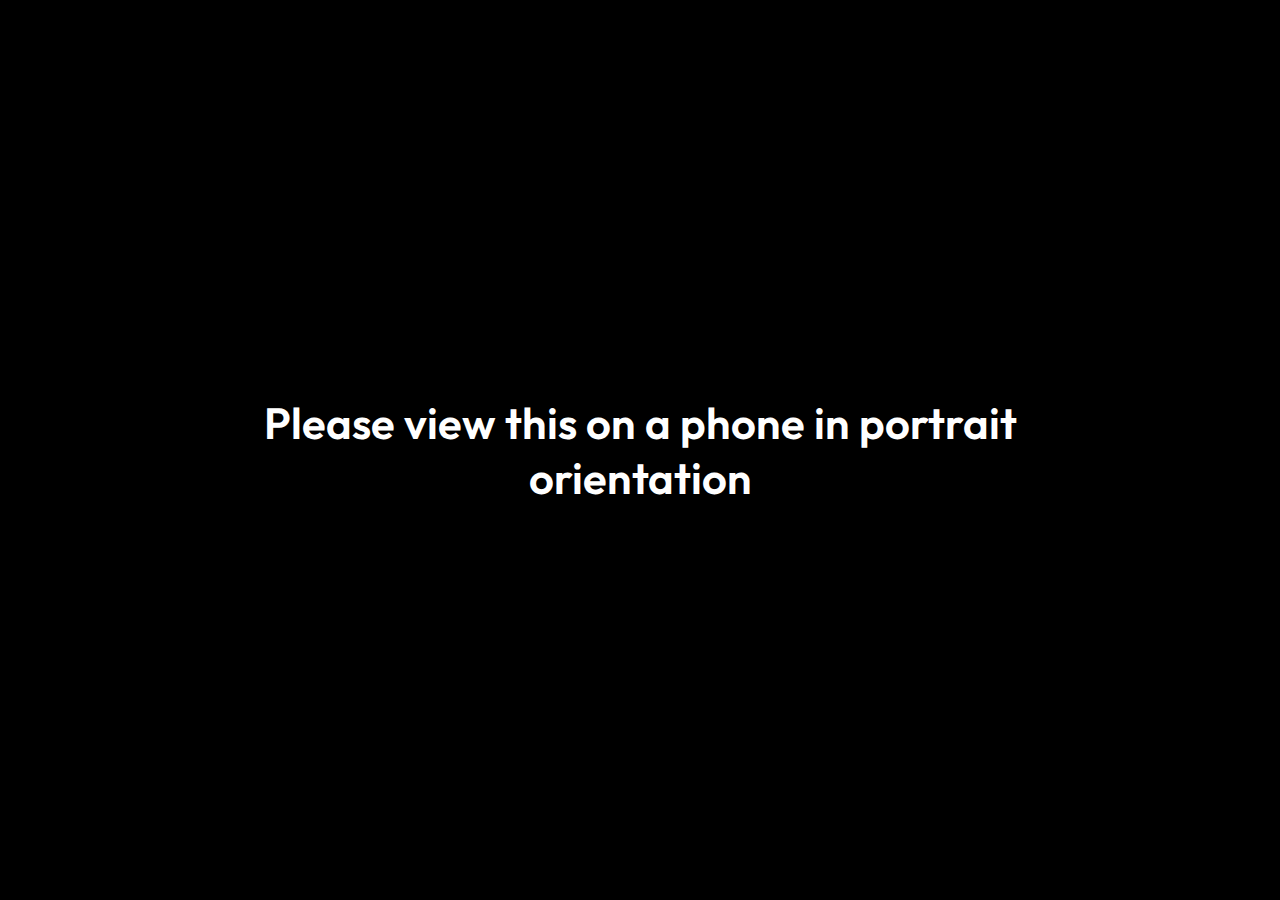
==== commit e8bee740: "Add files via upload" ====
--- a/index.html
+++ b/index.html
@@ -12,648 +12,948 @@
   <title>Document</title>
 </head>
 <body>
-  <input class="header-cbox" type="checkbox">
-  <div class="header">
-    <div class="header-logo">
-      3D MONKEY
+  <!-- <div class="line"> </div> -->
+  <div class="home-screen">
+
+    <div class="header">
+      <div class="header-logo">
+        3D MONKEY
+      </div>
+      <div class="header-logo header-logo-blue-bot">
+        3D MONKEY
+      </div>
+      <div class="header-logo header-logo-red-bot">
+        <a href="index.html">
+          3D MONKEY
+        </a>
+      </div>
+  
+      <div class="header-profile">
+        <svg width="20" height="20" viewBox="0 0 20 20" fill="none" xmlns="http://www.w3.org/2000/svg">
+          <path d="M6.25 5.41699C6.25 7.48449 7.9325 9.16699 10 9.16699C12.0675 9.16699 13.75 7.48449 13.75 5.41699C13.75 3.34949 12.0675 1.66699 10 1.66699C7.9325 1.66699 6.25 3.34949 6.25 5.41699ZM16.6667 17.5003H17.5V16.667C17.5 13.4512 14.8825 10.8337 11.6667 10.8337H8.33333C5.11667 10.8337 2.5 13.4512 2.5 16.667V17.5003H16.6667Z" fill="white"/>
+        </svg>
+      </div>
+  
+      <div class="header-profile header-profile-blue-bot">
+        <svg width="20" height="20" viewBox="0 0 20 20" fill="none" xmlns="http://www.w3.org/2000/svg">
+          <path d="M6.25 5.41699C6.25 7.48449 7.9325 9.16699 10 9.16699C12.0675 9.16699 13.75 7.48449 13.75 5.41699C13.75 3.34949 12.0675 1.66699 10 1.66699C7.9325 1.66699 6.25 3.34949 6.25 5.41699ZM16.6667 17.5003H17.5V16.667C17.5 13.4512 14.8825 10.8337 11.6667 10.8337H8.33333C5.11667 10.8337 2.5 13.4512 2.5 16.667V17.5003H16.6667Z" fill="white"/>
+        </svg>
+      </div>
+      
+      <div class="header-profile header-profile-red-bot">
+        <a href="login.html">
+          <svg width="20" height="20" viewBox="0 0 20 20" fill="none" xmlns="http://www.w3.org/2000/svg">
+            <path d="M6.25 5.41699C6.25 7.48449 7.9325 9.16699 10 9.16699C12.0675 9.16699 13.75 7.48449 13.75 5.41699C13.75 3.34949 12.0675 1.66699 10 1.66699C7.9325 1.66699 6.25 3.34949 6.25 5.41699ZM16.6667 17.5003H17.5V16.667C17.5 13.4512 14.8825 10.8337 11.6667 10.8337H8.33333C5.11667 10.8337 2.5 13.4512 2.5 16.667V17.5003H16.6667Z" fill="white"/>
+          </svg>
+        </a>
+      </div>
+  
+      <div class="header-menu">
+        <div class="menu-line"></div>
+        <div class="menu-line"></div>
+        <div class="menu-line"></div>
+      </div>
+  
+      <div class="header-menu header-menu-blue-bot">
+        <div class="menu-line"></div>
+        <div class="menu-line"></div>
+        <div class="menu-line"></div>
+      </div>
+      
+      <div class="header-menu header-menu-red-bot">
+        <div class="menu-line"></div>
+        <div class="menu-line"></div>
+        <div class="menu-line"></div>
+      </div>
     </div>
 
-    <div class="header-profile">
-      <svg width="20" height="20" viewBox="0 0 20 20" fill="none" xmlns="http://www.w3.org/2000/svg">
-        <path d="M6.25 5.41699C6.25 7.48449 7.9325 9.16699 10 9.16699C12.0675 9.16699 13.75 7.48449 13.75 5.41699C13.75 3.34949 12.0675 1.66699 10 1.66699C7.9325 1.66699 6.25 3.34949 6.25 5.41699ZM16.6667 17.5003H17.5V16.667C17.5 13.4512 14.8825 10.8337 11.6667 10.8337H8.33333C5.11667 10.8337 2.5 13.4512 2.5 16.667V17.5003H16.6667Z" fill="white"/>
-      </svg>
+    <div class="home-screen-content-container">
+      <div class="welcome-1">
+        Welcome To
+      </div>
+      <div class="welcome-2">
+        3D MONKEY
+      </div>
+      <div class="logo-div-bg"></div>
+      <div class="home-screen-anim home-screen-anim-frames">
+  
+      
+        <div class="logo-div">
+  
+          <svg width="220" height="170" class="logo-monkey logo-monkey-frames" viewBox="0 0 220 170" fill="none" xmlns="http://www.w3.org/2000/svg">
+            <g clip-path="url(#clip0_373_236)">
+            <path class="monkey-ear-r monkey-ear-r-frames" d="M187.991 111.159C202.571 111.159 214.391 99.3397 214.391 84.7594C214.391 70.1791 202.571 58.3594 187.991 58.3594C173.411 58.3594 161.591 70.1791 161.591 84.7594C161.591 99.3397 173.411 111.159 187.991 111.159Z" fill="white" stroke="black" stroke-width="10.3786" stroke-miterlimit="10"/>
+            <path class="monkey-ear-l monkey-ear-l-frames" d="M31.5904 111.159C46.1707 111.159 57.9904 99.3397 57.9904 84.7594C57.9904 70.1791 46.1707 58.3594 31.5904 58.3594C17.0101 58.3594 5.19043 70.1791 5.19043 84.7594C5.19043 99.3397 17.0101 111.159 31.5904 111.159Z" fill="white" stroke="black" stroke-width="10.3786" stroke-miterlimit="10"/>
+            <path d="M109.39 164.25C153.292 164.25 188.88 128.661 188.88 84.7595C188.88 40.8584 153.292 5.26953 109.39 5.26953C65.4893 5.26953 29.9004 40.8584 29.9004 84.7595C29.9004 128.661 65.4893 164.25 109.39 164.25Z" fill="white" stroke="black" stroke-width="10.3786" stroke-miterlimit="10"/>
+            <path d="M146.221 115.249C147.101 118.479 147.561 121.899 147.561 125.409C147.561 146.849 130.181 164.239 108.731 164.239C87.2805 164.239 69.8805 146.839 69.8805 125.409C69.8805 121.749 70.3805 118.189 71.3405 114.829C58.6705 110.509 49.5605 98.4791 49.5605 84.3591C49.5605 66.5491 63.9905 52.1191 81.8005 52.1191C93.5005 52.1191 103.741 58.3491 109.401 67.6991C115.061 58.3591 125.301 52.1191 137.001 52.1191C154.811 52.1191 169.231 66.5491 169.231 84.3591C169.231 98.9591 159.531 111.289 146.221 115.249Z" stroke="black" stroke-width="10.3786" stroke-miterlimit="10"/>
+            <path d="M136.5 83.25V93.99" stroke="black" stroke-width="10.3786" stroke-miterlimit="10" stroke-linecap="round"/>
+            <path d="M80.9805 83.25V93.99" stroke="black" stroke-width="10.3786" stroke-miterlimit="10" stroke-linecap="round"/>
+            <path d="M108.721 130.679C108.721 130.679 109.321 117.949 119.741 117.949" stroke="black" stroke-width="10.3786" stroke-miterlimit="10" stroke-linecap="round"/>
+            <path d="M108.72 130.679C108.72 130.679 108.12 117.949 97.7002 117.949" stroke="black" stroke-width="10.3786" stroke-miterlimit="10" stroke-linecap="round"/>
+            </g>
+            <defs>
+            <clipPath id="clip0_373_236">
+            <rect width="219.58" height="169.36" fill="white" transform="translate(0 0.0800781)"/>
+            </clipPath>
+            </defs>
+          </svg>
+  
+          <svg width="181" height="181" class="logo-material logo-material-frames" viewBox="0 0 181 181" fill="none" xmlns="http://www.w3.org/2000/svg">
+            <g clip-path="url(#clip0_373_230)">
+            <path d="M90.22 172.44C135.629 172.44 172.44 135.629 172.44 90.22C172.44 44.8111 135.629 8 90.22 8C44.8111 8 8 44.8111 8 90.22C8 135.629 44.8111 172.44 90.22 172.44Z" fill="white" stroke="black" stroke-width="16" stroke-miterlimit="10"/>
+            <path d="M65.9902 44.2307L70.4702 54.1807C95.9202 42.7307 125.94 54.1107 137.39 79.5607L147.34 75.0807C133.42 44.1407 96.9302 30.3107 65.9902 44.2307Z" fill="black" stroke="black" stroke-width="3" stroke-miterlimit="10" stroke-linecap="round" stroke-linejoin="round"/>
+            </g>
+            <defs>
+            <clipPath id="clip0_373_230">
+            <rect width="180.44" height="180.44" fill="white"/>
+            </clipPath>
+            </defs>
+          </svg>
+  
+          <svg width="172" height="177" class="logo-cap logo-cap-frames" viewBox="0 0 172 177" fill="none" xmlns="http://www.w3.org/2000/svg">
+            <g clip-path="url(#clip0_373_224)">
+            <path d="M7.82039 90.2995L33.3104 36.4895L101.07 5.68945L167.21 28.1095L35.7504 170.199L6.90039 115.989L7.82039 90.2995Z" fill="white"/>
+            <path d="M164.291 17.1294C160.311 14.1294 155.521 13.1594 150.001 14.2494L149.741 14.3094C148.511 13.4494 147.281 12.6394 146.041 11.8894C143.391 10.2594 140.501 8.75936 136.961 7.14936L136.371 6.97936C135.681 6.56936 134.951 6.33936 134.311 6.10936C134.081 6.02936 133.851 5.95936 133.621 5.85936C127.921 3.70936 121.821 2.25936 115.511 1.53936C103.261 0.169357 90.7005 1.44936 78.1905 5.35936C73.2005 6.92936 68.6905 8.71936 64.3805 10.8494C63.6505 11.1194 62.8905 11.4394 62.1505 11.9894C60.9805 12.6294 59.9305 13.5294 58.8905 14.8094C57.9405 14.6694 57.0605 14.7394 56.3505 14.8194C50.9805 15.4094 46.2905 17.7594 42.5005 21.6794C42.2905 21.8194 42.1105 21.9694 41.9505 22.1494C37.3405 27.1194 32.7305 32.0994 28.1305 37.0794C27.0505 38.2394 25.9905 39.4194 24.9205 40.6294L24.7305 40.8494C24.3105 41.1494 23.9405 41.5394 23.6605 41.9994L21.9005 43.8494C21.0805 44.6994 20.2905 45.5394 19.4905 46.3994L19.1305 46.7794C18.7405 47.1694 18.2705 47.6494 17.8805 48.2594C16.0305 50.3294 14.6005 52.6494 13.6405 55.1894C12.2205 58.9894 11.8105 62.1594 12.3705 65.0594C10.9805 66.3894 10.0205 67.8094 9.39053 69.3794C6.15053 77.3894 3.95053 85.5094 2.85053 93.5294C1.15053 105.929 1.89053 117.889 5.04053 129.079C8.17053 140.199 10.6805 147.639 18.8205 156.369C18.2805 161.869 19.7805 166.839 23.0605 170.429C26.2805 173.959 30.9705 175.819 36.2605 175.689C41.8105 175.569 46.8005 173.339 51.0805 169.039C52.2705 167.839 53.4305 166.609 54.5705 165.379L56.0505 163.779L164.001 47.0794C165.001 45.9994 165.961 44.9394 166.801 43.7294C170.051 39.0094 171.421 34.0194 170.871 28.8894C170.881 28.1594 170.721 27.5294 170.571 26.8994C170.431 26.3594 170.281 25.8194 170.071 25.1194L169.251 23.0294L169.001 22.5794C168.951 22.5194 168.931 22.4494 168.891 22.3794C168.761 22.1094 168.581 21.7294 168.261 21.3494C168.061 20.9394 167.791 20.6194 167.571 20.3494L166.641 19.2594C166.481 19.0994 166.341 18.9394 166.191 18.7694C165.711 18.2594 165.121 17.6094 164.291 17.1294ZM158.891 32.9694C158.741 35.0394 157.841 36.9194 156.161 38.7394L156.121 38.7894C153.291 41.8294 150.481 44.8794 147.671 47.9294L134.351 62.3094L134.361 62.3194C132.361 64.4794 130.351 66.6394 128.361 68.7894L126.631 70.6494C126.241 71.0094 125.941 71.3794 125.691 71.7194L124.411 73.0694C119.291 78.5094 114.191 84.0994 109.101 89.6294L107.131 91.6694L107.151 91.7094C103.221 95.9394 99.3005 100.179 95.3805 104.409C95.2405 104.569 95.1105 104.739 94.9405 104.979C94.3005 105.609 93.6505 106.279 93.0305 106.949C92.4105 107.619 91.8005 108.309 91.2105 109.009C91.0205 109.169 90.8405 109.319 90.6705 109.499L71.8105 129.899C71.6905 130.019 71.5905 130.149 71.4705 130.309L60.0205 142.649L60.0305 142.659C58.1205 144.719 56.2005 146.779 54.3105 148.829L52.5905 150.689C52.2005 151.039 51.9005 151.419 51.6505 151.759L43.7305 160.259C41.2205 162.949 38.5305 163.969 35.4705 163.379C33.8905 163.079 32.6105 162.209 31.7605 160.889C30.7805 159.369 30.5005 157.429 31.0005 155.359C31.3405 153.959 31.8005 152.029 30.5705 150.279C30.0805 149.599 29.5305 149.009 29.0005 148.479C21.4805 140.889 19.2705 134.659 16.3105 123.169C12.7505 109.219 13.3805 94.3894 18.2105 79.0794C18.7405 77.3994 20.1205 76.1694 21.1005 75.9994C21.7105 75.8894 22.1905 75.9394 22.6005 76.1294L54.3105 90.8294C56.0605 91.6194 57.9005 91.1594 58.8805 89.6694C60.0305 88.0194 59.6605 86.0894 57.9605 84.8594L48.7805 78.3194C47.5005 77.4094 46.2305 76.4994 44.9605 75.5794C43.7305 74.6894 42.4905 73.7994 41.2505 72.9094C39.7305 71.8294 38.1905 70.7494 36.6605 69.6794C34.5305 68.1794 32.4105 66.6894 30.3105 65.1694C29.8505 64.8294 29.3805 64.5094 28.9005 64.1894C27.8905 63.4994 26.9405 62.8494 26.1305 62.0994C24.6005 60.6894 24.7605 57.8494 26.4305 55.8594C26.5305 55.7494 26.6305 55.6294 26.7305 55.4994L29.7505 52.2394C31.0305 50.8394 32.2305 49.3894 33.6005 48.0694L47.4005 33.1494C48.4205 32.0494 49.4305 30.9594 50.4605 29.8594L50.4805 29.8394C52.2205 27.9894 54.7905 27.4094 56.5605 28.4594C57.0705 28.7694 57.5105 29.3094 58.0205 29.9394L58.5205 30.5294C60.9005 33.3694 63.2805 36.1994 65.6405 39.0594C66.7805 40.4094 67.9005 41.7694 69.0205 43.1294C70.1505 44.4894 71.2805 45.8594 72.4105 47.1994C73.9505 49.0394 75.4905 50.8694 77.0305 52.6894L79.2605 55.3494C80.2205 56.5094 81.1705 57.6694 82.1205 58.7794C83.4805 60.3694 85.4205 60.5894 87.0005 59.3294C88.3905 58.2094 88.7005 56.3194 87.7705 54.6494L70.6405 24.1794C70.2005 23.4094 70.4005 22.5794 70.5505 22.1494C70.9105 21.1094 71.7505 20.2194 72.8105 19.7894C81.2605 16.2694 89.9105 14.1294 98.5005 13.4394C109.131 12.5794 119.261 13.9194 128.621 17.4294C132.761 18.9794 136.721 20.9594 140.381 23.3394C141.351 23.9594 144.231 25.7594 144.951 26.2394C146.341 27.1294 147.971 27.2494 149.791 26.5794C152.341 25.6494 154.831 25.8994 156.601 27.2494C156.751 27.3594 156.891 27.4794 157.031 27.5994C158.411 28.8794 159.071 30.7594 158.891 32.9694Z" fill="black" stroke="black" stroke-width="2.0168" stroke-miterlimit="10"/>
+            </g>
+            <defs>
+            <clipPath id="clip0_373_224">
+            <rect width="171.04" height="176.7" fill="white" transform="translate(0.950195)"/>
+            </clipPath>
+            </defs>
+          </svg>
+        </div>
+      </div>
+    
+      <div class="home-desc">
+        <div class="home-desc-image">
+          <img src="./img/Poster3 v2 LQ.jpg" alt="">
+          <div class="home-desc-image-filter"></div>
+        </div>
+        <div class="home-desc-text">
+          Bring your scenes to reality with our library of materials
+        </div>
+      </div>
+  
+      <div class="home-mat-container">
+  
+        <div class="mat-00">
+          <a href="#material-library">
+          <div class="mat-div">
+            <div class="mat-div-img">
+    
+                <!-- <svg viewBox="0 0 111 112" fill="none" xmlns="http://www.w3.org/2000/svg">
+                  <circle cx="55.1814" cy="56.0564" r="49.0501" stroke="#fff" stroke-width="8"/>
+                  <path d="M24.5251 62.1877C24.5251 38.1957 42.0605 25.4001 58.247 25.4001" stroke="#fff" stroke-width="8"/>
+                </svg> -->
+    
+                <img src="./img/brick001.png" alt="">
+            </div>
+            <div class="mat-div-svg">
+              <p>102</p>
+              <svg viewBox="0 0 101 101" fill="none" xmlns="http://www.w3.org/2000/svg">
+                <rect x="4.02441" y="4.02441" width="92.9756" height="92.9756" rx="11.954" stroke="#808080" stroke-width="6.19837"/>
+                <circle cx="24.7109" cy="78.3884" r="5.9716" stroke="#808080" stroke-width="6.19837"/>
+                <circle cx="74.596" cy="23.959" r="5.9716" stroke="#808080" stroke-width="6.19837"/>
+                <path d="M33.7797 75.2874H30.6805V81.4857H33.7797V75.2874ZM33.7797 81.4857C36.956 81.4857 39.6817 80.7071 41.9568 79.011C44.1793 77.3542 45.6954 75.0258 46.8601 72.4249C48.0201 69.8346 48.9269 66.7516 49.8013 63.379C50.2418 61.6799 50.6849 59.8628 51.1499 57.9635C51.6167 56.0567 52.1083 54.0554 52.6536 51.952L46.6536 50.3964C46.0966 52.5449 45.596 54.5829 45.1293 56.4896C44.6607 58.4037 44.2288 60.1742 43.8012 61.8235C42.9394 65.1477 42.1376 67.8048 41.2031 69.8916C40.2733 71.9679 39.3092 73.2536 38.2521 74.0416C37.2477 74.7904 35.8947 75.2874 33.7797 75.2874V81.4857ZM52.6536 51.952C53.7817 47.6007 54.6542 43.9012 55.58 40.579C56.4985 37.2826 57.3911 34.663 58.4521 32.6167C59.4964 30.6026 60.6313 29.2879 61.9705 28.4444C63.3014 27.6062 65.1082 27.061 67.7952 27.061V20.8626C64.246 20.8626 61.2182 21.593 58.6672 23.1996C56.1246 24.801 54.3303 27.1004 52.9495 29.7635C51.5853 32.3943 50.5566 35.5148 49.6091 38.9152C48.6687 42.2898 47.7302 46.2438 46.6536 50.3964L52.6536 51.952Z" fill="#808080"/>
+              </svg>
+            </div>
+            <div class="mat-div-name">BRICK 001</div>
+            <div class="mat-div-button">Customise</div>
+          </div>
+          </a>
+        </div>
+        <div class="mat-00">
+          <a href="#material-library">
+          <div class="mat-div">
+            <div class="mat-div-img">
+    
+                <!-- <svg viewBox="0 0 111 112" fill="none" xmlns="http://www.w3.org/2000/svg">
+                  <circle cx="55.1814" cy="56.0564" r="49.0501" stroke="#fff" stroke-width="8"/>
+                  <path d="M24.5251 62.1877C24.5251 38.1957 42.0605 25.4001 58.247 25.4001" stroke="#fff" stroke-width="8"/>
+                </svg> -->
+    
+                <img src="./img/brick004.png" alt="">
+            </div>
+            <div class="mat-div-svg">
+              <p>102</p>
+              <svg viewBox="0 0 101 101" fill="none" xmlns="http://www.w3.org/2000/svg">
+                <rect x="4.02441" y="4.02441" width="92.9756" height="92.9756" rx="11.954" stroke="#808080" stroke-width="6.19837"/>
+                <circle cx="24.7109" cy="78.3884" r="5.9716" stroke="#808080" stroke-width="6.19837"/>
+                <circle cx="74.596" cy="23.959" r="5.9716" stroke="#808080" stroke-width="6.19837"/>
+                <path d="M33.7797 75.2874H30.6805V81.4857H33.7797V75.2874ZM33.7797 81.4857C36.956 81.4857 39.6817 80.7071 41.9568 79.011C44.1793 77.3542 45.6954 75.0258 46.8601 72.4249C48.0201 69.8346 48.9269 66.7516 49.8013 63.379C50.2418 61.6799 50.6849 59.8628 51.1499 57.9635C51.6167 56.0567 52.1083 54.0554 52.6536 51.952L46.6536 50.3964C46.0966 52.5449 45.596 54.5829 45.1293 56.4896C44.6607 58.4037 44.2288 60.1742 43.8012 61.8235C42.9394 65.1477 42.1376 67.8048 41.2031 69.8916C40.2733 71.9679 39.3092 73.2536 38.2521 74.0416C37.2477 74.7904 35.8947 75.2874 33.7797 75.2874V81.4857ZM52.6536 51.952C53.7817 47.6007 54.6542 43.9012 55.58 40.579C56.4985 37.2826 57.3911 34.663 58.4521 32.6167C59.4964 30.6026 60.6313 29.2879 61.9705 28.4444C63.3014 27.6062 65.1082 27.061 67.7952 27.061V20.8626C64.246 20.8626 61.2182 21.593 58.6672 23.1996C56.1246 24.801 54.3303 27.1004 52.9495 29.7635C51.5853 32.3943 50.5566 35.5148 49.6091 38.9152C48.6687 42.2898 47.7302 46.2438 46.6536 50.3964L52.6536 51.952Z" fill="#808080"/>
+              </svg>
+            </div>
+            <div class="mat-div-name">BRICK 002</div>
+            <div class="mat-div-button">Customise</div>
+          </div>
+          </a>
+        </div>
+        <div class="mat-00">
+          <a href="#material-library">
+          <div class="mat-div">
+            <div class="mat-div-img">
+    
+                <!-- <svg viewBox="0 0 111 112" fill="none" xmlns="http://www.w3.org/2000/svg">
+                  <circle cx="55.1814" cy="56.0564" r="49.0501" stroke="#fff" stroke-width="8"/>
+                  <path d="M24.5251 62.1877C24.5251 38.1957 42.0605 25.4001 58.247 25.4001" stroke="#fff" stroke-width="8"/>
+                </svg> -->
+    
+                <img src="./img/brick005.png" alt="">
+    
+    
+            </div>
+            <div class="mat-div-svg">
+              <p>102</p>
+              <svg viewBox="0 0 101 101" fill="none" xmlns="http://www.w3.org/2000/svg">
+                <rect x="4.02441" y="4.02441" width="92.9756" height="92.9756" rx="11.954" stroke="#808080" stroke-width="6.19837"/>
+                <circle cx="24.7109" cy="78.3884" r="5.9716" stroke="#808080" stroke-width="6.19837"/>
+                <circle cx="74.596" cy="23.959" r="5.9716" stroke="#808080" stroke-width="6.19837"/>
+                <path d="M33.7797 75.2874H30.6805V81.4857H33.7797V75.2874ZM33.7797 81.4857C36.956 81.4857 39.6817 80.7071 41.9568 79.011C44.1793 77.3542 45.6954 75.0258 46.8601 72.4249C48.0201 69.8346 48.9269 66.7516 49.8013 63.379C50.2418 61.6799 50.6849 59.8628 51.1499 57.9635C51.6167 56.0567 52.1083 54.0554 52.6536 51.952L46.6536 50.3964C46.0966 52.5449 45.596 54.5829 45.1293 56.4896C44.6607 58.4037 44.2288 60.1742 43.8012 61.8235C42.9394 65.1477 42.1376 67.8048 41.2031 69.8916C40.2733 71.9679 39.3092 73.2536 38.2521 74.0416C37.2477 74.7904 35.8947 75.2874 33.7797 75.2874V81.4857ZM52.6536 51.952C53.7817 47.6007 54.6542 43.9012 55.58 40.579C56.4985 37.2826 57.3911 34.663 58.4521 32.6167C59.4964 30.6026 60.6313 29.2879 61.9705 28.4444C63.3014 27.6062 65.1082 27.061 67.7952 27.061V20.8626C64.246 20.8626 61.2182 21.593 58.6672 23.1996C56.1246 24.801 54.3303 27.1004 52.9495 29.7635C51.5853 32.3943 50.5566 35.5148 49.6091 38.9152C48.6687 42.2898 47.7302 46.2438 46.6536 50.3964L52.6536 51.952Z" fill="#808080"/>
+              </svg>
+            </div>
+            <div class="mat-div-name">BRICK 003</div>
+            <div class="mat-div-button">Customise</div>
+          </div>
+          </a>
+        </div>
+        <div class="mat-00">
+          <a href="#material-library">
+          <div class="mat-div">
+            <div class="mat-div-img">
+    
+                <!-- <svg viewBox="0 0 111 112" fill="none" xmlns="http://www.w3.org/2000/svg">
+                  <circle cx="55.1814" cy="56.0564" r="49.0501" stroke="#fff" stroke-width="8"/>
+                  <path d="M24.5251 62.1877C24.5251 38.1957 42.0605 25.4001 58.247 25.4001" stroke="#fff" stroke-width="8"/>
+                </svg> -->
+    
+                <img src="./img/brick006.png" alt="">
+    
+    
+            </div>
+            <div class="mat-div-svg">
+              <p>102</p>
+              <svg viewBox="0 0 101 101" fill="none" xmlns="http://www.w3.org/2000/svg">
+                <rect x="4.02441" y="4.02441" width="92.9756" height="92.9756" rx="11.954" stroke="#808080" stroke-width="6.19837"/>
+                <circle cx="24.7109" cy="78.3884" r="5.9716" stroke="#808080" stroke-width="6.19837"/>
+                <circle cx="74.596" cy="23.959" r="5.9716" stroke="#808080" stroke-width="6.19837"/>
+                <path d="M33.7797 75.2874H30.6805V81.4857H33.7797V75.2874ZM33.7797 81.4857C36.956 81.4857 39.6817 80.7071 41.9568 79.011C44.1793 77.3542 45.6954 75.0258 46.8601 72.4249C48.0201 69.8346 48.9269 66.7516 49.8013 63.379C50.2418 61.6799 50.6849 59.8628 51.1499 57.9635C51.6167 56.0567 52.1083 54.0554 52.6536 51.952L46.6536 50.3964C46.0966 52.5449 45.596 54.5829 45.1293 56.4896C44.6607 58.4037 44.2288 60.1742 43.8012 61.8235C42.9394 65.1477 42.1376 67.8048 41.2031 69.8916C40.2733 71.9679 39.3092 73.2536 38.2521 74.0416C37.2477 74.7904 35.8947 75.2874 33.7797 75.2874V81.4857ZM52.6536 51.952C53.7817 47.6007 54.6542 43.9012 55.58 40.579C56.4985 37.2826 57.3911 34.663 58.4521 32.6167C59.4964 30.6026 60.6313 29.2879 61.9705 28.4444C63.3014 27.6062 65.1082 27.061 67.7952 27.061V20.8626C64.246 20.8626 61.2182 21.593 58.6672 23.1996C56.1246 24.801 54.3303 27.1004 52.9495 29.7635C51.5853 32.3943 50.5566 35.5148 49.6091 38.9152C48.6687 42.2898 47.7302 46.2438 46.6536 50.3964L52.6536 51.952Z" fill="#808080"/>
+              </svg>
+            </div>
+            <div class="mat-div-name">BRICK 004</div>
+            <div class="mat-div-button">Customise</div>
+          </div>
+          </a>
+        </div>
+        <div class="mat-00">
+          <a href="#material-library">
+          <div class="mat-div">
+            <div class="mat-div-img">
+    
+                <!-- <svg viewBox="0 0 111 112" fill="none" xmlns="http://www.w3.org/2000/svg">
+                  <circle cx="55.1814" cy="56.0564" r="49.0501" stroke="#fff" stroke-width="8"/>
+                  <path d="M24.5251 62.1877C24.5251 38.1957 42.0605 25.4001 58.247 25.4001" stroke="#fff" stroke-width="8"/>
+                </svg> -->
+    
+                <img src="./img/brick007.png" alt="">
+    
+    
+            </div>
+            <div class="mat-div-svg">
+              <p>102</p>
+              <svg viewBox="0 0 101 101" fill="none" xmlns="http://www.w3.org/2000/svg">
+                <rect x="4.02441" y="4.02441" width="92.9756" height="92.9756" rx="11.954" stroke="#808080" stroke-width="6.19837"/>
+                <circle cx="24.7109" cy="78.3884" r="5.9716" stroke="#808080" stroke-width="6.19837"/>
+                <circle cx="74.596" cy="23.959" r="5.9716" stroke="#808080" stroke-width="6.19837"/>
+                <path d="M33.7797 75.2874H30.6805V81.4857H33.7797V75.2874ZM33.7797 81.4857C36.956 81.4857 39.6817 80.7071 41.9568 79.011C44.1793 77.3542 45.6954 75.0258 46.8601 72.4249C48.0201 69.8346 48.9269 66.7516 49.8013 63.379C50.2418 61.6799 50.6849 59.8628 51.1499 57.9635C51.6167 56.0567 52.1083 54.0554 52.6536 51.952L46.6536 50.3964C46.0966 52.5449 45.596 54.5829 45.1293 56.4896C44.6607 58.4037 44.2288 60.1742 43.8012 61.8235C42.9394 65.1477 42.1376 67.8048 41.2031 69.8916C40.2733 71.9679 39.3092 73.2536 38.2521 74.0416C37.2477 74.7904 35.8947 75.2874 33.7797 75.2874V81.4857ZM52.6536 51.952C53.7817 47.6007 54.6542 43.9012 55.58 40.579C56.4985 37.2826 57.3911 34.663 58.4521 32.6167C59.4964 30.6026 60.6313 29.2879 61.9705 28.4444C63.3014 27.6062 65.1082 27.061 67.7952 27.061V20.8626C64.246 20.8626 61.2182 21.593 58.6672 23.1996C56.1246 24.801 54.3303 27.1004 52.9495 29.7635C51.5853 32.3943 50.5566 35.5148 49.6091 38.9152C48.6687 42.2898 47.7302 46.2438 46.6536 50.3964L52.6536 51.952Z" fill="#808080"/>
+              </svg>
+            </div>
+            <div class="mat-div-name">BRICK 005</div>
+            <div class="mat-div-button">Customise</div>
+          </div>
+          </a>
+        </div>
+        <div class="mat-00">
+          <a href="#material-library">
+          <div class="mat-div">
+            <div class="mat-div-img">
+    
+                <!-- <svg viewBox="0 0 111 112" fill="none" xmlns="http://www.w3.org/2000/svg">
+                  <circle cx="55.1814" cy="56.0564" r="49.0501" stroke="#fff" stroke-width="8"/>
+                  <path d="M24.5251 62.1877C24.5251 38.1957 42.0605 25.4001 58.247 25.4001" stroke="#fff" stroke-width="8"/>
+                </svg> -->
+    
+                <img src="./img/brick002.png" alt="">
+    
+    
+            </div>
+            <div class="mat-div-svg">
+              <p>102</p>
+              <svg viewBox="0 0 101 101" fill="none" xmlns="http://www.w3.org/2000/svg">
+                <rect x="4.02441" y="4.02441" width="92.9756" height="92.9756" rx="11.954" stroke="#808080" stroke-width="6.19837"/>
+                <circle cx="24.7109" cy="78.3884" r="5.9716" stroke="#808080" stroke-width="6.19837"/>
+                <circle cx="74.596" cy="23.959" r="5.9716" stroke="#808080" stroke-width="6.19837"/>
+                <path d="M33.7797 75.2874H30.6805V81.4857H33.7797V75.2874ZM33.7797 81.4857C36.956 81.4857 39.6817 80.7071 41.9568 79.011C44.1793 77.3542 45.6954 75.0258 46.8601 72.4249C48.0201 69.8346 48.9269 66.7516 49.8013 63.379C50.2418 61.6799 50.6849 59.8628 51.1499 57.9635C51.6167 56.0567 52.1083 54.0554 52.6536 51.952L46.6536 50.3964C46.0966 52.5449 45.596 54.5829 45.1293 56.4896C44.6607 58.4037 44.2288 60.1742 43.8012 61.8235C42.9394 65.1477 42.1376 67.8048 41.2031 69.8916C40.2733 71.9679 39.3092 73.2536 38.2521 74.0416C37.2477 74.7904 35.8947 75.2874 33.7797 75.2874V81.4857ZM52.6536 51.952C53.7817 47.6007 54.6542 43.9012 55.58 40.579C56.4985 37.2826 57.3911 34.663 58.4521 32.6167C59.4964 30.6026 60.6313 29.2879 61.9705 28.4444C63.3014 27.6062 65.1082 27.061 67.7952 27.061V20.8626C64.246 20.8626 61.2182 21.593 58.6672 23.1996C56.1246 24.801 54.3303 27.1004 52.9495 29.7635C51.5853 32.3943 50.5566 35.5148 49.6091 38.9152C48.6687 42.2898 47.7302 46.2438 46.6536 50.3964L52.6536 51.952Z" fill="#808080"/>
+              </svg>
+            </div>
+            <div class="mat-div-name">BRICK 006</div>
+            <div class="mat-div-button">Customise</div>
+          </div></a>
+        </div>
+  
+      </div>
     </div>
 
-    <div class="header-menu">
-      <div class="menu-line"></div>
-      <div class="menu-line"></div>
-      <div class="menu-line"></div>
+  </div>
+
+  <div class="material-library-container" id="material-library">
+
+    <input class="header-cbox" type="checkbox">
+    <div class="header">
+      <div class="header-logo">
+        3D MONKEY
+      </div>
+      <div class="header-logo header-logo-blue-top">
+        3D MONKEY
+      </div>
+      <div class="header-logo header-logo-red-top">
+        <a href="index.html">
+          3D MONKEY
+        </a>
+      </div>
+  
+      <div class="header-profile">
+        <svg width="20" height="20" viewBox="0 0 20 20" fill="none" xmlns="http://www.w3.org/2000/svg">
+          <path d="M6.25 5.41699C6.25 7.48449 7.9325 9.16699 10 9.16699C12.0675 9.16699 13.75 7.48449 13.75 5.41699C13.75 3.34949 12.0675 1.66699 10 1.66699C7.9325 1.66699 6.25 3.34949 6.25 5.41699ZM16.6667 17.5003H17.5V16.667C17.5 13.4512 14.8825 10.8337 11.6667 10.8337H8.33333C5.11667 10.8337 2.5 13.4512 2.5 16.667V17.5003H16.6667Z" fill="white"/>
+        </svg>
+      </div>
+  
+      <div class="header-profile header-profile-blue-top">
+        <svg width="20" height="20" viewBox="0 0 20 20" fill="none" xmlns="http://www.w3.org/2000/svg">
+          <path d="M6.25 5.41699C6.25 7.48449 7.9325 9.16699 10 9.16699C12.0675 9.16699 13.75 7.48449 13.75 5.41699C13.75 3.34949 12.0675 1.66699 10 1.66699C7.9325 1.66699 6.25 3.34949 6.25 5.41699ZM16.6667 17.5003H17.5V16.667C17.5 13.4512 14.8825 10.8337 11.6667 10.8337H8.33333C5.11667 10.8337 2.5 13.4512 2.5 16.667V17.5003H16.6667Z" fill="white"/>
+        </svg>
+      </div>
+      
+      <div class="header-profile header-profile-red-top">
+        <a href="login.html">
+          <svg width="20" height="20" viewBox="0 0 20 20" fill="none" xmlns="http://www.w3.org/2000/svg">
+            <path d="M6.25 5.41699C6.25 7.48449 7.9325 9.16699 10 9.16699C12.0675 9.16699 13.75 7.48449 13.75 5.41699C13.75 3.34949 12.0675 1.66699 10 1.66699C7.9325 1.66699 6.25 3.34949 6.25 5.41699ZM16.6667 17.5003H17.5V16.667C17.5 13.4512 14.8825 10.8337 11.6667 10.8337H8.33333C5.11667 10.8337 2.5 13.4512 2.5 16.667V17.5003H16.6667Z" fill="white"/>
+          </svg>
+        </a>
+      </div>
+  
+      <div class="header-menu">
+        <div class="menu-line"></div>
+        <div class="menu-line"></div>
+        <div class="menu-line"></div>
+      </div>
+  
+      <div class="header-menu header-menu-blue-top">
+        <div class="menu-line"></div>
+        <div class="menu-line"></div>
+        <div class="menu-line"></div>
+      </div>
+  
+      <div class="header-menu header-menu-red-top">
+        <div class="menu-line"></div>
+        <div class="menu-line"></div>
+        <div class="menu-line"></div>
+      </div>
     </div>
-  </div>
-  <div class="material-scroll">
-
-    <div class="brick-mat mat-btn">
-      <input type="radio" name="material" class="mat-scroll-radio" checked="checked">
-
-      <div class="icon-svg">
-        <svg width="111" height="112" viewBox="0 0 111 112" fill="none" xmlns="http://www.w3.org/2000/svg">
-          <circle cx="55.1814" cy="56.0564" r="49.0501" stroke="black" stroke-width="12.2625"/>
-          <path d="M24.5251 62.1877C24.5251 38.1957 42.0605 25.4001 58.247 25.4001" stroke="black" stroke-width="12.2625"/>
-        </svg>
-      </div>
-
-      <p class="mat-scroll-div">Brick Texture</p>
-      <div class="mat-scroll-bg"></div>
+    <div class="material-scroll">
+  
+      <div class="brick-mat mat-btn">
+        <input type="radio" name="material" class="mat-scroll-radio" checked="checked">
+  
+        <div class="icon-svg">
+          <svg width="111" height="112" viewBox="0 0 111 112" fill="none" xmlns="http://www.w3.org/2000/svg">
+            <circle cx="55.1814" cy="56.0564" r="49.0501" stroke="black" stroke-width="12.2625"/>
+            <path d="M24.5251 62.1877C24.5251 38.1957 42.0605 25.4001 58.247 25.4001" stroke="black" stroke-width="12.2625"/>
+          </svg>
+        </div>
+  
+        <p class="mat-scroll-div">Brick Texture</p>
+        <div class="mat-scroll-bg"></div>
+      </div>
+  
+      <div class="wood-mat mat-btn">
+        <input type="radio" name="material" class="mat-scroll-radio">
+        <div class="icon-svg">
+          <svg width="111" height="112" viewBox="0 0 111 112" fill="none" xmlns="http://www.w3.org/2000/svg">
+            <circle cx="55.1814" cy="56.0564" r="49.0501" stroke="black" stroke-width="12.2625"/>
+            <path d="M24.5251 62.1877C24.5251 38.1957 42.0605 25.4001 58.247 25.4001" stroke="black" stroke-width="12.2625"/>
+          </svg>
+        </div>
+        <p class="mat-scroll-div">Wood Texture</p>
+          <div class="mat-scroll-bg"></div>
+      </div>
+  
+      <div class="carpet-mat mat-btn">
+        <input type="radio" name="material" class="mat-scroll-radio">
+        <div class="icon-svg">
+          <svg width="111" height="112" viewBox="0 0 111 112" fill="none" xmlns="http://www.w3.org/2000/svg">
+            <circle cx="55.1814" cy="56.0564" r="49.0501" stroke="black" stroke-width="12.2625"/>
+            <path d="M24.5251 62.1877C24.5251 38.1957 42.0605 25.4001 58.247 25.4001" stroke="black" stroke-width="12.2625"/>
+          </svg>
+        </div>
+        <p class="mat-scroll-div">Carpet Texture</p>
+        <div class="mat-scroll-bg"></div>
+      </div>
+  
+      <div class="brick-mat mat-btn">
+        <input type="radio" name="material" class="mat-scroll-radio">
+  
+        <div class="icon-svg">
+          <svg width="111" height="112" viewBox="0 0 111 112" fill="none" xmlns="http://www.w3.org/2000/svg">
+            <circle cx="55.1814" cy="56.0564" r="49.0501" stroke="black" stroke-width="12.2625"/>
+            <path d="M24.5251 62.1877C24.5251 38.1957 42.0605 25.4001 58.247 25.4001" stroke="black" stroke-width="12.2625"/>
+          </svg>
+        </div>
+  
+        <p class="mat-scroll-div">Brick Texture</p>
+        <div class="mat-scroll-bg"></div>
+      </div>
+  
+      <div class="mat-scroll-fade"></div>
     </div>
-
-    <div class="wood-mat mat-btn">
-      <input type="radio" name="material" class="mat-scroll-radio">
-      <div class="icon-svg">
-        <svg width="111" height="112" viewBox="0 0 111 112" fill="none" xmlns="http://www.w3.org/2000/svg">
-          <circle cx="55.1814" cy="56.0564" r="49.0501" stroke="black" stroke-width="12.2625"/>
-          <path d="M24.5251 62.1877C24.5251 38.1957 42.0605 25.4001 58.247 25.4001" stroke="black" stroke-width="12.2625"/>
-        </svg>
-      </div>
-      <p class="mat-scroll-div">Wood Texture</p>
-        <div class="mat-scroll-bg"></div>
+  
+    <div class="brick-div">
+      <div class="all-mat-div all-mat-div-brick">
+  
+        <div class="div-all brick-divs div-focused">
+          <p class="div-text">All Brick</p>
+          <div class="div-container">
+            <div class="mat-left">
+              <div class="top-border"></div>
+              <div class="bot-border"></div>
+            </div>
+            <div class="div-scroll">
+  
+              <div class="mat-00">
+                <div class="mat-div">
+                  <div class="mat-div-img">
+  
+                      <!-- <svg viewBox="0 0 111 112" fill="none" xmlns="http://www.w3.org/2000/svg">
+                        <circle cx="55.1814" cy="56.0564" r="49.0501" stroke="#fff" stroke-width="8"/>
+                        <path d="M24.5251 62.1877C24.5251 38.1957 42.0605 25.4001 58.247 25.4001" stroke="#fff" stroke-width="8"/>
+                      </svg> -->
+                      <img src="./img/brick001.png" alt="">
+  
+                  </div>
+                  <div class="mat-div-svg">
+                    <p>102</p>
+                    <svg viewBox="0 0 101 101" fill="none" xmlns="http://www.w3.org/2000/svg">
+                      <rect x="4.02441" y="4.02441" width="92.9756" height="92.9756" rx="11.954" stroke="#808080" stroke-width="6.19837"/>
+                      <circle cx="24.7109" cy="78.3884" r="5.9716" stroke="#808080" stroke-width="6.19837"/>
+                      <circle cx="74.596" cy="23.959" r="5.9716" stroke="#808080" stroke-width="6.19837"/>
+                      <path d="M33.7797 75.2874H30.6805V81.4857H33.7797V75.2874ZM33.7797 81.4857C36.956 81.4857 39.6817 80.7071 41.9568 79.011C44.1793 77.3542 45.6954 75.0258 46.8601 72.4249C48.0201 69.8346 48.9269 66.7516 49.8013 63.379C50.2418 61.6799 50.6849 59.8628 51.1499 57.9635C51.6167 56.0567 52.1083 54.0554 52.6536 51.952L46.6536 50.3964C46.0966 52.5449 45.596 54.5829 45.1293 56.4896C44.6607 58.4037 44.2288 60.1742 43.8012 61.8235C42.9394 65.1477 42.1376 67.8048 41.2031 69.8916C40.2733 71.9679 39.3092 73.2536 38.2521 74.0416C37.2477 74.7904 35.8947 75.2874 33.7797 75.2874V81.4857ZM52.6536 51.952C53.7817 47.6007 54.6542 43.9012 55.58 40.579C56.4985 37.2826 57.3911 34.663 58.4521 32.6167C59.4964 30.6026 60.6313 29.2879 61.9705 28.4444C63.3014 27.6062 65.1082 27.061 67.7952 27.061V20.8626C64.246 20.8626 61.2182 21.593 58.6672 23.1996C56.1246 24.801 54.3303 27.1004 52.9495 29.7635C51.5853 32.3943 50.5566 35.5148 49.6091 38.9152C48.6687 42.2898 47.7302 46.2438 46.6536 50.3964L52.6536 51.952Z" fill="#808080"/>
+                    </svg>
+                  </div>
+                  <div class="mat-div-name">BRICK 001</div>
+                  <a href="#material-popup"><div class="mat-div-button">Customise</div></a>
+                </div>
+  
+              </div>
+              <div class="mat-00">
+                <div class="mat-div">
+                  <div class="mat-div-img">
+  
+                      <!-- <svg viewBox="0 0 111 112" fill="none" xmlns="http://www.w3.org/2000/svg">
+                        <circle cx="55.1814" cy="56.0564" r="49.0501" stroke="#fff" stroke-width="8"/>
+                        <path d="M24.5251 62.1877C24.5251 38.1957 42.0605 25.4001 58.247 25.4001" stroke="#fff" stroke-width="8"/>
+                      </svg> -->
+  
+                      <img src="./img/brick002.png" alt="">
+  
+  
+                  </div>
+                  <div class="mat-div-svg">
+                    <p>102</p>
+                    <svg viewBox="0 0 101 101" fill="none" xmlns="http://www.w3.org/2000/svg">
+                      <rect x="4.02441" y="4.02441" width="92.9756" height="92.9756" rx="11.954" stroke="#808080" stroke-width="6.19837"/>
+                      <circle cx="24.7109" cy="78.3884" r="5.9716" stroke="#808080" stroke-width="6.19837"/>
+                      <circle cx="74.596" cy="23.959" r="5.9716" stroke="#808080" stroke-width="6.19837"/>
+                      <path d="M33.7797 75.2874H30.6805V81.4857H33.7797V75.2874ZM33.7797 81.4857C36.956 81.4857 39.6817 80.7071 41.9568 79.011C44.1793 77.3542 45.6954 75.0258 46.8601 72.4249C48.0201 69.8346 48.9269 66.7516 49.8013 63.379C50.2418 61.6799 50.6849 59.8628 51.1499 57.9635C51.6167 56.0567 52.1083 54.0554 52.6536 51.952L46.6536 50.3964C46.0966 52.5449 45.596 54.5829 45.1293 56.4896C44.6607 58.4037 44.2288 60.1742 43.8012 61.8235C42.9394 65.1477 42.1376 67.8048 41.2031 69.8916C40.2733 71.9679 39.3092 73.2536 38.2521 74.0416C37.2477 74.7904 35.8947 75.2874 33.7797 75.2874V81.4857ZM52.6536 51.952C53.7817 47.6007 54.6542 43.9012 55.58 40.579C56.4985 37.2826 57.3911 34.663 58.4521 32.6167C59.4964 30.6026 60.6313 29.2879 61.9705 28.4444C63.3014 27.6062 65.1082 27.061 67.7952 27.061V20.8626C64.246 20.8626 61.2182 21.593 58.6672 23.1996C56.1246 24.801 54.3303 27.1004 52.9495 29.7635C51.5853 32.3943 50.5566 35.5148 49.6091 38.9152C48.6687 42.2898 47.7302 46.2438 46.6536 50.3964L52.6536 51.952Z" fill="#808080"/>
+                    </svg>
+                  </div>
+                  <div class="mat-div-name">BRICK 002</div>
+                  <a href="#material-popup"><div class="mat-div-button">Customise</div></a>
+                </div>
+              </div>
+              <div class="mat-00">
+                <div class="mat-div">
+                  <div class="mat-div-img">
+  
+                      <!-- <svg viewBox="0 0 111 112" fill="none" xmlns="http://www.w3.org/2000/svg">
+                        <circle cx="55.1814" cy="56.0564" r="49.0501" stroke="#fff" stroke-width="8"/>
+                        <path d="M24.5251 62.1877C24.5251 38.1957 42.0605 25.4001 58.247 25.4001" stroke="#fff" stroke-width="8"/>
+                      </svg> -->
+  
+                      <img src="./img/brick003.png" alt="">
+  
+                  </div>
+                  <div class="mat-div-svg">
+                    <p>102</p>
+                    <svg viewBox="0 0 101 101" fill="none" xmlns="http://www.w3.org/2000/svg">
+                      <rect x="4.02441" y="4.02441" width="92.9756" height="92.9756" rx="11.954" stroke="#808080" stroke-width="6.19837"/>
+                      <circle cx="24.7109" cy="78.3884" r="5.9716" stroke="#808080" stroke-width="6.19837"/>
+                      <circle cx="74.596" cy="23.959" r="5.9716" stroke="#808080" stroke-width="6.19837"/>
+                      <path d="M33.7797 75.2874H30.6805V81.4857H33.7797V75.2874ZM33.7797 81.4857C36.956 81.4857 39.6817 80.7071 41.9568 79.011C44.1793 77.3542 45.6954 75.0258 46.8601 72.4249C48.0201 69.8346 48.9269 66.7516 49.8013 63.379C50.2418 61.6799 50.6849 59.8628 51.1499 57.9635C51.6167 56.0567 52.1083 54.0554 52.6536 51.952L46.6536 50.3964C46.0966 52.5449 45.596 54.5829 45.1293 56.4896C44.6607 58.4037 44.2288 60.1742 43.8012 61.8235C42.9394 65.1477 42.1376 67.8048 41.2031 69.8916C40.2733 71.9679 39.3092 73.2536 38.2521 74.0416C37.2477 74.7904 35.8947 75.2874 33.7797 75.2874V81.4857ZM52.6536 51.952C53.7817 47.6007 54.6542 43.9012 55.58 40.579C56.4985 37.2826 57.3911 34.663 58.4521 32.6167C59.4964 30.6026 60.6313 29.2879 61.9705 28.4444C63.3014 27.6062 65.1082 27.061 67.7952 27.061V20.8626C64.246 20.8626 61.2182 21.593 58.6672 23.1996C56.1246 24.801 54.3303 27.1004 52.9495 29.7635C51.5853 32.3943 50.5566 35.5148 49.6091 38.9152C48.6687 42.2898 47.7302 46.2438 46.6536 50.3964L52.6536 51.952Z" fill="#808080"/>
+                    </svg>
+                  </div>
+                  <div class="mat-div-name">BRICK 003</div>
+                  <a href="#material-popup"><div class="mat-div-button">Customise</div></a>
+                </div>
+              </div>
+  
+            </div>
+          </div>
+        </div>
+  
+        <div class="div-modern brick-divs">
+          <p class="div-text">Modern Brick</p>
+          <div class="div-container">
+            <div class="mat-left">
+              <div class="top-border"></div>
+              <div class="bot-border"></div>
+            </div>
+            <div class="div-scroll">
+  
+              <div class="mat-00">
+                <div class="mat-div">
+                  <div class="mat-div-img">
+  
+                      <!-- <svg viewBox="0 0 111 112" fill="none" xmlns="http://www.w3.org/2000/svg">
+                        <circle cx="55.1814" cy="56.0564" r="49.0501" stroke="#fff" stroke-width="8"/>
+                        <path d="M24.5251 62.1877C24.5251 38.1957 42.0605 25.4001 58.247 25.4001" stroke="#fff" stroke-width="8"/>
+                      </svg> -->
+  
+                      <img src="./img/brick003.png" alt="">
+                  </div>
+                  <div class="mat-div-svg">
+                    <p>102</p>
+                    <svg viewBox="0 0 101 101" fill="none" xmlns="http://www.w3.org/2000/svg">
+                      <rect x="4.02441" y="4.02441" width="92.9756" height="92.9756" rx="11.954" stroke="#808080" stroke-width="6.19837"/>
+                      <circle cx="24.7109" cy="78.3884" r="5.9716" stroke="#808080" stroke-width="6.19837"/>
+                      <circle cx="74.596" cy="23.959" r="5.9716" stroke="#808080" stroke-width="6.19837"/>
+                      <path d="M33.7797 75.2874H30.6805V81.4857H33.7797V75.2874ZM33.7797 81.4857C36.956 81.4857 39.6817 80.7071 41.9568 79.011C44.1793 77.3542 45.6954 75.0258 46.8601 72.4249C48.0201 69.8346 48.9269 66.7516 49.8013 63.379C50.2418 61.6799 50.6849 59.8628 51.1499 57.9635C51.6167 56.0567 52.1083 54.0554 52.6536 51.952L46.6536 50.3964C46.0966 52.5449 45.596 54.5829 45.1293 56.4896C44.6607 58.4037 44.2288 60.1742 43.8012 61.8235C42.9394 65.1477 42.1376 67.8048 41.2031 69.8916C40.2733 71.9679 39.3092 73.2536 38.2521 74.0416C37.2477 74.7904 35.8947 75.2874 33.7797 75.2874V81.4857ZM52.6536 51.952C53.7817 47.6007 54.6542 43.9012 55.58 40.579C56.4985 37.2826 57.3911 34.663 58.4521 32.6167C59.4964 30.6026 60.6313 29.2879 61.9705 28.4444C63.3014 27.6062 65.1082 27.061 67.7952 27.061V20.8626C64.246 20.8626 61.2182 21.593 58.6672 23.1996C56.1246 24.801 54.3303 27.1004 52.9495 29.7635C51.5853 32.3943 50.5566 35.5148 49.6091 38.9152C48.6687 42.2898 47.7302 46.2438 46.6536 50.3964L52.6536 51.952Z" fill="#808080"/>
+                    </svg>
+                  </div>
+                  <div class="mat-div-name">BRICK 001</div>
+                  <a href="#material-popup"><div class="mat-div-button">Customise</div></a>
+                </div>
+  
+              </div>
+              <div class="mat-00">
+                <div class="mat-div">
+                  <div class="mat-div-img">
+  
+                      <!-- <svg viewBox="0 0 111 112" fill="none" xmlns="http://www.w3.org/2000/svg">
+                        <circle cx="55.1814" cy="56.0564" r="49.0501" stroke="#fff" stroke-width="8"/>
+                        <path d="M24.5251 62.1877C24.5251 38.1957 42.0605 25.4001 58.247 25.4001" stroke="#fff" stroke-width="8"/>
+                      </svg> -->
+  
+                      <img src="./img/brick004.png" alt="">
+                  </div>
+                  <div class="mat-div-svg">
+                    <p>102</p>
+                    <svg viewBox="0 0 101 101" fill="none" xmlns="http://www.w3.org/2000/svg">
+                      <rect x="4.02441" y="4.02441" width="92.9756" height="92.9756" rx="11.954" stroke="#808080" stroke-width="6.19837"/>
+                      <circle cx="24.7109" cy="78.3884" r="5.9716" stroke="#808080" stroke-width="6.19837"/>
+                      <circle cx="74.596" cy="23.959" r="5.9716" stroke="#808080" stroke-width="6.19837"/>
+                      <path d="M33.7797 75.2874H30.6805V81.4857H33.7797V75.2874ZM33.7797 81.4857C36.956 81.4857 39.6817 80.7071 41.9568 79.011C44.1793 77.3542 45.6954 75.0258 46.8601 72.4249C48.0201 69.8346 48.9269 66.7516 49.8013 63.379C50.2418 61.6799 50.6849 59.8628 51.1499 57.9635C51.6167 56.0567 52.1083 54.0554 52.6536 51.952L46.6536 50.3964C46.0966 52.5449 45.596 54.5829 45.1293 56.4896C44.6607 58.4037 44.2288 60.1742 43.8012 61.8235C42.9394 65.1477 42.1376 67.8048 41.2031 69.8916C40.2733 71.9679 39.3092 73.2536 38.2521 74.0416C37.2477 74.7904 35.8947 75.2874 33.7797 75.2874V81.4857ZM52.6536 51.952C53.7817 47.6007 54.6542 43.9012 55.58 40.579C56.4985 37.2826 57.3911 34.663 58.4521 32.6167C59.4964 30.6026 60.6313 29.2879 61.9705 28.4444C63.3014 27.6062 65.1082 27.061 67.7952 27.061V20.8626C64.246 20.8626 61.2182 21.593 58.6672 23.1996C56.1246 24.801 54.3303 27.1004 52.9495 29.7635C51.5853 32.3943 50.5566 35.5148 49.6091 38.9152C48.6687 42.2898 47.7302 46.2438 46.6536 50.3964L52.6536 51.952Z" fill="#808080"/>
+                    </svg>
+                  </div>
+                  <div class="mat-div-name">BRICK 002</div>
+                  <a href="#material-popup"><div class="mat-div-button">Customise</div></a>
+                </div>
+              </div>
+              <div class="mat-00">
+                <div class="mat-div">
+                  <div class="mat-div-img">
+  
+                      <!-- <svg viewBox="0 0 111 112" fill="none" xmlns="http://www.w3.org/2000/svg">
+                        <circle cx="55.1814" cy="56.0564" r="49.0501" stroke="#fff" stroke-width="8"/>
+                        <path d="M24.5251 62.1877C24.5251 38.1957 42.0605 25.4001 58.247 25.4001" stroke="#fff" stroke-width="8"/>
+                      </svg> -->
+  
+                      <img src="./img/brick005.png" alt="">
+  
+  
+                  </div>
+                  <div class="mat-div-svg">
+                    <p>102</p>
+                    <svg viewBox="0 0 101 101" fill="none" xmlns="http://www.w3.org/2000/svg">
+                      <rect x="4.02441" y="4.02441" width="92.9756" height="92.9756" rx="11.954" stroke="#808080" stroke-width="6.19837"/>
+                      <circle cx="24.7109" cy="78.3884" r="5.9716" stroke="#808080" stroke-width="6.19837"/>
+                      <circle cx="74.596" cy="23.959" r="5.9716" stroke="#808080" stroke-width="6.19837"/>
+                      <path d="M33.7797 75.2874H30.6805V81.4857H33.7797V75.2874ZM33.7797 81.4857C36.956 81.4857 39.6817 80.7071 41.9568 79.011C44.1793 77.3542 45.6954 75.0258 46.8601 72.4249C48.0201 69.8346 48.9269 66.7516 49.8013 63.379C50.2418 61.6799 50.6849 59.8628 51.1499 57.9635C51.6167 56.0567 52.1083 54.0554 52.6536 51.952L46.6536 50.3964C46.0966 52.5449 45.596 54.5829 45.1293 56.4896C44.6607 58.4037 44.2288 60.1742 43.8012 61.8235C42.9394 65.1477 42.1376 67.8048 41.2031 69.8916C40.2733 71.9679 39.3092 73.2536 38.2521 74.0416C37.2477 74.7904 35.8947 75.2874 33.7797 75.2874V81.4857ZM52.6536 51.952C53.7817 47.6007 54.6542 43.9012 55.58 40.579C56.4985 37.2826 57.3911 34.663 58.4521 32.6167C59.4964 30.6026 60.6313 29.2879 61.9705 28.4444C63.3014 27.6062 65.1082 27.061 67.7952 27.061V20.8626C64.246 20.8626 61.2182 21.593 58.6672 23.1996C56.1246 24.801 54.3303 27.1004 52.9495 29.7635C51.5853 32.3943 50.5566 35.5148 49.6091 38.9152C48.6687 42.2898 47.7302 46.2438 46.6536 50.3964L52.6536 51.952Z" fill="#808080"/>
+                    </svg>
+                  </div>
+                  <div class="mat-div-name">BRICK 003</div>
+                  <a href="#material-popup"><div class="mat-div-button">Customise</div></a>
+                </div>
+              </div>
+  
+            </div>
+          </div>
+        </div>
+  
+        <div class="div-old brick-divs">
+          <p class="div-text">Old Brick</p>
+          <div class="div-container">
+            <div class="mat-left">
+              <div class="top-border"></div>
+              <div class="bot-border"></div>
+            </div>
+            <div class="div-scroll">
+  
+              <div class="mat-00">
+                <div class="mat-div">
+                  <div class="mat-div-img">
+  
+                      <!-- <svg viewBox="0 0 111 112" fill="none" xmlns="http://www.w3.org/2000/svg">
+                        <circle cx="55.1814" cy="56.0564" r="49.0501" stroke="#fff" stroke-width="8"/>
+                        <path d="M24.5251 62.1877C24.5251 38.1957 42.0605 25.4001 58.247 25.4001" stroke="#fff" stroke-width="8"/>
+                      </svg> -->
+  
+                      <img src="./img/brick006.png" alt="">
+  
+                  </div>
+                  <div class="mat-div-svg">
+                    <p>102</p>
+                    <svg viewBox="0 0 101 101" fill="none" xmlns="http://www.w3.org/2000/svg">
+                      <rect x="4.02441" y="4.02441" width="92.9756" height="92.9756" rx="11.954" stroke="#808080" stroke-width="6.19837"/>
+                      <circle cx="24.7109" cy="78.3884" r="5.9716" stroke="#808080" stroke-width="6.19837"/>
+                      <circle cx="74.596" cy="23.959" r="5.9716" stroke="#808080" stroke-width="6.19837"/>
+                      <path d="M33.7797 75.2874H30.6805V81.4857H33.7797V75.2874ZM33.7797 81.4857C36.956 81.4857 39.6817 80.7071 41.9568 79.011C44.1793 77.3542 45.6954 75.0258 46.8601 72.4249C48.0201 69.8346 48.9269 66.7516 49.8013 63.379C50.2418 61.6799 50.6849 59.8628 51.1499 57.9635C51.6167 56.0567 52.1083 54.0554 52.6536 51.952L46.6536 50.3964C46.0966 52.5449 45.596 54.5829 45.1293 56.4896C44.6607 58.4037 44.2288 60.1742 43.8012 61.8235C42.9394 65.1477 42.1376 67.8048 41.2031 69.8916C40.2733 71.9679 39.3092 73.2536 38.2521 74.0416C37.2477 74.7904 35.8947 75.2874 33.7797 75.2874V81.4857ZM52.6536 51.952C53.7817 47.6007 54.6542 43.9012 55.58 40.579C56.4985 37.2826 57.3911 34.663 58.4521 32.6167C59.4964 30.6026 60.6313 29.2879 61.9705 28.4444C63.3014 27.6062 65.1082 27.061 67.7952 27.061V20.8626C64.246 20.8626 61.2182 21.593 58.6672 23.1996C56.1246 24.801 54.3303 27.1004 52.9495 29.7635C51.5853 32.3943 50.5566 35.5148 49.6091 38.9152C48.6687 42.2898 47.7302 46.2438 46.6536 50.3964L52.6536 51.952Z" fill="#808080"/>
+                    </svg>
+                  </div>
+                  <div class="mat-div-name">BRICK 001</div>
+                  <a href="#material-popup"><div class="mat-div-button">Customise</div></a>
+                </div>
+  
+              </div>
+              <div class="mat-00">
+                <div class="mat-div">
+                  <div class="mat-div-img">
+  
+                      <!-- <svg viewBox="0 0 111 112" fill="none" xmlns="http://www.w3.org/2000/svg">
+                        <circle cx="55.1814" cy="56.0564" r="49.0501" stroke="#fff" stroke-width="8"/>
+                        <path d="M24.5251 62.1877C24.5251 38.1957 42.0605 25.4001 58.247 25.4001" stroke="#fff" stroke-width="8"/>
+                      </svg> -->
+  
+                      <img src="./img/brick007.png" alt="">
+                  </div>
+                  <div class="mat-div-svg">
+                    <p>102</p>
+                    <svg viewBox="0 0 101 101" fill="none" xmlns="http://www.w3.org/2000/svg">
+                      <rect x="4.02441" y="4.02441" width="92.9756" height="92.9756" rx="11.954" stroke="#808080" stroke-width="6.19837"/>
+                      <circle cx="24.7109" cy="78.3884" r="5.9716" stroke="#808080" stroke-width="6.19837"/>
+                      <circle cx="74.596" cy="23.959" r="5.9716" stroke="#808080" stroke-width="6.19837"/>
+                      <path d="M33.7797 75.2874H30.6805V81.4857H33.7797V75.2874ZM33.7797 81.4857C36.956 81.4857 39.6817 80.7071 41.9568 79.011C44.1793 77.3542 45.6954 75.0258 46.8601 72.4249C48.0201 69.8346 48.9269 66.7516 49.8013 63.379C50.2418 61.6799 50.6849 59.8628 51.1499 57.9635C51.6167 56.0567 52.1083 54.0554 52.6536 51.952L46.6536 50.3964C46.0966 52.5449 45.596 54.5829 45.1293 56.4896C44.6607 58.4037 44.2288 60.1742 43.8012 61.8235C42.9394 65.1477 42.1376 67.8048 41.2031 69.8916C40.2733 71.9679 39.3092 73.2536 38.2521 74.0416C37.2477 74.7904 35.8947 75.2874 33.7797 75.2874V81.4857ZM52.6536 51.952C53.7817 47.6007 54.6542 43.9012 55.58 40.579C56.4985 37.2826 57.3911 34.663 58.4521 32.6167C59.4964 30.6026 60.6313 29.2879 61.9705 28.4444C63.3014 27.6062 65.1082 27.061 67.7952 27.061V20.8626C64.246 20.8626 61.2182 21.593 58.6672 23.1996C56.1246 24.801 54.3303 27.1004 52.9495 29.7635C51.5853 32.3943 50.5566 35.5148 49.6091 38.9152C48.6687 42.2898 47.7302 46.2438 46.6536 50.3964L52.6536 51.952Z" fill="#808080"/>
+                    </svg>
+                  </div>
+                  <div class="mat-div-name">BRICK 002</div>
+                  <a href="#material-popup"><div class="mat-div-button">Customise</div></a>
+                </div>
+              </div>
+              <div class="mat-00">
+                <div class="mat-div">
+                  <div class="mat-div-img">
+  
+                      <!-- <svg viewBox="0 0 111 112" fill="none" xmlns="http://www.w3.org/2000/svg">
+                        <circle cx="55.1814" cy="56.0564" r="49.0501" stroke="#fff" stroke-width="8"/>
+                        <path d="M24.5251 62.1877C24.5251 38.1957 42.0605 25.4001 58.247 25.4001" stroke="#fff" stroke-width="8"/>
+                      </svg> -->
+  
+                      <img src="./img/brick007.png" alt="">
+                  </div>
+                  <div class="mat-div-svg">
+                    <p>102</p>
+                    <svg viewBox="0 0 101 101" fill="none" xmlns="http://www.w3.org/2000/svg">
+                      <rect x="4.02441" y="4.02441" width="92.9756" height="92.9756" rx="11.954" stroke="#808080" stroke-width="6.19837"/>
+                      <circle cx="24.7109" cy="78.3884" r="5.9716" stroke="#808080" stroke-width="6.19837"/>
+                      <circle cx="74.596" cy="23.959" r="5.9716" stroke="#808080" stroke-width="6.19837"/>
+                      <path d="M33.7797 75.2874H30.6805V81.4857H33.7797V75.2874ZM33.7797 81.4857C36.956 81.4857 39.6817 80.7071 41.9568 79.011C44.1793 77.3542 45.6954 75.0258 46.8601 72.4249C48.0201 69.8346 48.9269 66.7516 49.8013 63.379C50.2418 61.6799 50.6849 59.8628 51.1499 57.9635C51.6167 56.0567 52.1083 54.0554 52.6536 51.952L46.6536 50.3964C46.0966 52.5449 45.596 54.5829 45.1293 56.4896C44.6607 58.4037 44.2288 60.1742 43.8012 61.8235C42.9394 65.1477 42.1376 67.8048 41.2031 69.8916C40.2733 71.9679 39.3092 73.2536 38.2521 74.0416C37.2477 74.7904 35.8947 75.2874 33.7797 75.2874V81.4857ZM52.6536 51.952C53.7817 47.6007 54.6542 43.9012 55.58 40.579C56.4985 37.2826 57.3911 34.663 58.4521 32.6167C59.4964 30.6026 60.6313 29.2879 61.9705 28.4444C63.3014 27.6062 65.1082 27.061 67.7952 27.061V20.8626C64.246 20.8626 61.2182 21.593 58.6672 23.1996C56.1246 24.801 54.3303 27.1004 52.9495 29.7635C51.5853 32.3943 50.5566 35.5148 49.6091 38.9152C48.6687 42.2898 47.7302 46.2438 46.6536 50.3964L52.6536 51.952Z" fill="#808080"/>
+                    </svg>
+                  </div>
+                  <div class="mat-div-name">BRICK 003</div>
+                  <a href="#material-popup"><div class="mat-div-button">Customise</div></a>
+                </div>
+              </div>
+  
+            </div>
+          </div>
+        </div>
+  
+        <div class="div-old brick-divs">
+          <p class="div-text">Old Brick</p>
+          <div class="div-container">
+            <div class="mat-left">
+              <div class="top-border"></div>
+              <div class="bot-border"></div>
+            </div>
+            <div class="div-scroll">
+  
+              <div class="mat-00">
+                <div class="mat-div">
+                  <div class="mat-div-img">
+  
+                      <!-- <svg viewBox="0 0 111 112" fill="none" xmlns="http://www.w3.org/2000/svg">
+                        <circle cx="55.1814" cy="56.0564" r="49.0501" stroke="#fff" stroke-width="8"/>
+                        <path d="M24.5251 62.1877C24.5251 38.1957 42.0605 25.4001 58.247 25.4001" stroke="#fff" stroke-width="8"/>
+                      </svg> -->
+  
+                      <img src="./img/brick003.png" alt="">
+                  </div>
+                  <div class="mat-div-svg">
+                    <p>102</p>
+                    <svg viewBox="0 0 101 101" fill="none" xmlns="http://www.w3.org/2000/svg">
+                      <rect x="4.02441" y="4.02441" width="92.9756" height="92.9756" rx="11.954" stroke="#808080" stroke-width="6.19837"/>
+                      <circle cx="24.7109" cy="78.3884" r="5.9716" stroke="#808080" stroke-width="6.19837"/>
+                      <circle cx="74.596" cy="23.959" r="5.9716" stroke="#808080" stroke-width="6.19837"/>
+                      <path d="M33.7797 75.2874H30.6805V81.4857H33.7797V75.2874ZM33.7797 81.4857C36.956 81.4857 39.6817 80.7071 41.9568 79.011C44.1793 77.3542 45.6954 75.0258 46.8601 72.4249C48.0201 69.8346 48.9269 66.7516 49.8013 63.379C50.2418 61.6799 50.6849 59.8628 51.1499 57.9635C51.6167 56.0567 52.1083 54.0554 52.6536 51.952L46.6536 50.3964C46.0966 52.5449 45.596 54.5829 45.1293 56.4896C44.6607 58.4037 44.2288 60.1742 43.8012 61.8235C42.9394 65.1477 42.1376 67.8048 41.2031 69.8916C40.2733 71.9679 39.3092 73.2536 38.2521 74.0416C37.2477 74.7904 35.8947 75.2874 33.7797 75.2874V81.4857ZM52.6536 51.952C53.7817 47.6007 54.6542 43.9012 55.58 40.579C56.4985 37.2826 57.3911 34.663 58.4521 32.6167C59.4964 30.6026 60.6313 29.2879 61.9705 28.4444C63.3014 27.6062 65.1082 27.061 67.7952 27.061V20.8626C64.246 20.8626 61.2182 21.593 58.6672 23.1996C56.1246 24.801 54.3303 27.1004 52.9495 29.7635C51.5853 32.3943 50.5566 35.5148 49.6091 38.9152C48.6687 42.2898 47.7302 46.2438 46.6536 50.3964L52.6536 51.952Z" fill="#808080"/>
+                    </svg>
+                  </div>
+                  <div class="mat-div-name">BRICK 001</div>
+                  <a href="#material-popup"><div class="mat-div-button">Customise</div></a>
+                </div>
+  
+              </div>
+              <div class="mat-00">
+                <div class="mat-div">
+                  <div class="mat-div-img">
+  
+                      <!-- <svg viewBox="0 0 111 112" fill="none" xmlns="http://www.w3.org/2000/svg">
+                        <circle cx="55.1814" cy="56.0564" r="49.0501" stroke="#fff" stroke-width="8"/>
+                        <path d="M24.5251 62.1877C24.5251 38.1957 42.0605 25.4001 58.247 25.4001" stroke="#fff" stroke-width="8"/>
+                      </svg> -->
+  
+                      <img src="./img/brick004.png" alt="">
+                  </div>
+                  <div class="mat-div-svg">
+                    <p>102</p>
+                    <svg viewBox="0 0 101 101" fill="none" xmlns="http://www.w3.org/2000/svg">
+                      <rect x="4.02441" y="4.02441" width="92.9756" height="92.9756" rx="11.954" stroke="#808080" stroke-width="6.19837"/>
+                      <circle cx="24.7109" cy="78.3884" r="5.9716" stroke="#808080" stroke-width="6.19837"/>
+                      <circle cx="74.596" cy="23.959" r="5.9716" stroke="#808080" stroke-width="6.19837"/>
+                      <path d="M33.7797 75.2874H30.6805V81.4857H33.7797V75.2874ZM33.7797 81.4857C36.956 81.4857 39.6817 80.7071 41.9568 79.011C44.1793 77.3542 45.6954 75.0258 46.8601 72.4249C48.0201 69.8346 48.9269 66.7516 49.8013 63.379C50.2418 61.6799 50.6849 59.8628 51.1499 57.9635C51.6167 56.0567 52.1083 54.0554 52.6536 51.952L46.6536 50.3964C46.0966 52.5449 45.596 54.5829 45.1293 56.4896C44.6607 58.4037 44.2288 60.1742 43.8012 61.8235C42.9394 65.1477 42.1376 67.8048 41.2031 69.8916C40.2733 71.9679 39.3092 73.2536 38.2521 74.0416C37.2477 74.7904 35.8947 75.2874 33.7797 75.2874V81.4857ZM52.6536 51.952C53.7817 47.6007 54.6542 43.9012 55.58 40.579C56.4985 37.2826 57.3911 34.663 58.4521 32.6167C59.4964 30.6026 60.6313 29.2879 61.9705 28.4444C63.3014 27.6062 65.1082 27.061 67.7952 27.061V20.8626C64.246 20.8626 61.2182 21.593 58.6672 23.1996C56.1246 24.801 54.3303 27.1004 52.9495 29.7635C51.5853 32.3943 50.5566 35.5148 49.6091 38.9152C48.6687 42.2898 47.7302 46.2438 46.6536 50.3964L52.6536 51.952Z" fill="#808080"/>
+                    </svg>
+                  </div>
+                  <div class="mat-div-name">BRICK 002</div>
+                  <a href="#material-popup"><div class="mat-div-button">Customise</div></a>
+                </div>
+              </div>
+              <div class="mat-00">
+                <div class="mat-div">
+                  <div class="mat-div-img">
+  
+                      <!-- <svg viewBox="0 0 111 112" fill="none" xmlns="http://www.w3.org/2000/svg">
+                        <circle cx="55.1814" cy="56.0564" r="49.0501" stroke="#fff" stroke-width="8"/>
+                        <path d="M24.5251 62.1877C24.5251 38.1957 42.0605 25.4001 58.247 25.4001" stroke="#fff" stroke-width="8"/>
+                      </svg> -->
+  
+                      <img src="./img/brick005.png" alt="">
+  
+  
+                  </div>
+                  <div class="mat-div-svg">
+                    <p>102</p>
+                    <svg viewBox="0 0 101 101" fill="none" xmlns="http://www.w3.org/2000/svg">
+                      <rect x="4.02441" y="4.02441" width="92.9756" height="92.9756" rx="11.954" stroke="#808080" stroke-width="6.19837"/>
+                      <circle cx="24.7109" cy="78.3884" r="5.9716" stroke="#808080" stroke-width="6.19837"/>
+                      <circle cx="74.596" cy="23.959" r="5.9716" stroke="#808080" stroke-width="6.19837"/>
+                      <path d="M33.7797 75.2874H30.6805V81.4857H33.7797V75.2874ZM33.7797 81.4857C36.956 81.4857 39.6817 80.7071 41.9568 79.011C44.1793 77.3542 45.6954 75.0258 46.8601 72.4249C48.0201 69.8346 48.9269 66.7516 49.8013 63.379C50.2418 61.6799 50.6849 59.8628 51.1499 57.9635C51.6167 56.0567 52.1083 54.0554 52.6536 51.952L46.6536 50.3964C46.0966 52.5449 45.596 54.5829 45.1293 56.4896C44.6607 58.4037 44.2288 60.1742 43.8012 61.8235C42.9394 65.1477 42.1376 67.8048 41.2031 69.8916C40.2733 71.9679 39.3092 73.2536 38.2521 74.0416C37.2477 74.7904 35.8947 75.2874 33.7797 75.2874V81.4857ZM52.6536 51.952C53.7817 47.6007 54.6542 43.9012 55.58 40.579C56.4985 37.2826 57.3911 34.663 58.4521 32.6167C59.4964 30.6026 60.6313 29.2879 61.9705 28.4444C63.3014 27.6062 65.1082 27.061 67.7952 27.061V20.8626C64.246 20.8626 61.2182 21.593 58.6672 23.1996C56.1246 24.801 54.3303 27.1004 52.9495 29.7635C51.5853 32.3943 50.5566 35.5148 49.6091 38.9152C48.6687 42.2898 47.7302 46.2438 46.6536 50.3964L52.6536 51.952Z" fill="#808080"/>
+                    </svg>
+                  </div>
+                  <div class="mat-div-name">BRICK 003</div>
+                  <a href="#material-popup"><div class="mat-div-button">Customise</div></a>
+                </div>
+              </div>
+  
+            </div>
+          </div>
+        </div>
+  
+        <div class="div-modern brick-divs">
+          <p class="div-text">Modern Brick</p>
+          <div class="div-container">
+            <div class="mat-left">
+              <div class="top-border"></div>
+              <div class="bot-border"></div>
+            </div>
+            <div class="div-scroll">
+  
+              <div class="mat-00">
+                <div class="mat-div">
+                  <div class="mat-div-img">
+  
+                      <!-- <svg viewBox="0 0 111 112" fill="none" xmlns="http://www.w3.org/2000/svg">
+                        <circle cx="55.1814" cy="56.0564" r="49.0501" stroke="#fff" stroke-width="8"/>
+                        <path d="M24.5251 62.1877C24.5251 38.1957 42.0605 25.4001 58.247 25.4001" stroke="#fff" stroke-width="8"/>
+                      </svg> -->
+  
+                      <img src="./img/brick006.png" alt="">
+  
+                  </div>
+                  <div class="mat-div-svg">
+                    <p>102</p>
+                    <svg viewBox="0 0 101 101" fill="none" xmlns="http://www.w3.org/2000/svg">
+                      <rect x="4.02441" y="4.02441" width="92.9756" height="92.9756" rx="11.954" stroke="#808080" stroke-width="6.19837"/>
+                      <circle cx="24.7109" cy="78.3884" r="5.9716" stroke="#808080" stroke-width="6.19837"/>
+                      <circle cx="74.596" cy="23.959" r="5.9716" stroke="#808080" stroke-width="6.19837"/>
+                      <path d="M33.7797 75.2874H30.6805V81.4857H33.7797V75.2874ZM33.7797 81.4857C36.956 81.4857 39.6817 80.7071 41.9568 79.011C44.1793 77.3542 45.6954 75.0258 46.8601 72.4249C48.0201 69.8346 48.9269 66.7516 49.8013 63.379C50.2418 61.6799 50.6849 59.8628 51.1499 57.9635C51.6167 56.0567 52.1083 54.0554 52.6536 51.952L46.6536 50.3964C46.0966 52.5449 45.596 54.5829 45.1293 56.4896C44.6607 58.4037 44.2288 60.1742 43.8012 61.8235C42.9394 65.1477 42.1376 67.8048 41.2031 69.8916C40.2733 71.9679 39.3092 73.2536 38.2521 74.0416C37.2477 74.7904 35.8947 75.2874 33.7797 75.2874V81.4857ZM52.6536 51.952C53.7817 47.6007 54.6542 43.9012 55.58 40.579C56.4985 37.2826 57.3911 34.663 58.4521 32.6167C59.4964 30.6026 60.6313 29.2879 61.9705 28.4444C63.3014 27.6062 65.1082 27.061 67.7952 27.061V20.8626C64.246 20.8626 61.2182 21.593 58.6672 23.1996C56.1246 24.801 54.3303 27.1004 52.9495 29.7635C51.5853 32.3943 50.5566 35.5148 49.6091 38.9152C48.6687 42.2898 47.7302 46.2438 46.6536 50.3964L52.6536 51.952Z" fill="#808080"/>
+                    </svg>
+                  </div>
+                  <div class="mat-div-name">BRICK 001</div>
+                  <a href="#material-popup"><div class="mat-div-button">Customise</div></a>
+                </div>
+  
+              </div>
+              <div class="mat-00">
+                <div class="mat-div">
+                  <div class="mat-div-img">
+  
+                      <!-- <svg viewBox="0 0 111 112" fill="none" xmlns="http://www.w3.org/2000/svg">
+                        <circle cx="55.1814" cy="56.0564" r="49.0501" stroke="#fff" stroke-width="8"/>
+                        <path d="M24.5251 62.1877C24.5251 38.1957 42.0605 25.4001 58.247 25.4001" stroke="#fff" stroke-width="8"/>
+                      </svg> -->
+  
+                      <img src="./img/brick007.png" alt="">
+                  </div>
+                  <div class="mat-div-svg">
+                    <p>102</p>
+                    <svg viewBox="0 0 101 101" fill="none" xmlns="http://www.w3.org/2000/svg">
+                      <rect x="4.02441" y="4.02441" width="92.9756" height="92.9756" rx="11.954" stroke="#808080" stroke-width="6.19837"/>
+                      <circle cx="24.7109" cy="78.3884" r="5.9716" stroke="#808080" stroke-width="6.19837"/>
+                      <circle cx="74.596" cy="23.959" r="5.9716" stroke="#808080" stroke-width="6.19837"/>
+                      <path d="M33.7797 75.2874H30.6805V81.4857H33.7797V75.2874ZM33.7797 81.4857C36.956 81.4857 39.6817 80.7071 41.9568 79.011C44.1793 77.3542 45.6954 75.0258 46.8601 72.4249C48.0201 69.8346 48.9269 66.7516 49.8013 63.379C50.2418 61.6799 50.6849 59.8628 51.1499 57.9635C51.6167 56.0567 52.1083 54.0554 52.6536 51.952L46.6536 50.3964C46.0966 52.5449 45.596 54.5829 45.1293 56.4896C44.6607 58.4037 44.2288 60.1742 43.8012 61.8235C42.9394 65.1477 42.1376 67.8048 41.2031 69.8916C40.2733 71.9679 39.3092 73.2536 38.2521 74.0416C37.2477 74.7904 35.8947 75.2874 33.7797 75.2874V81.4857ZM52.6536 51.952C53.7817 47.6007 54.6542 43.9012 55.58 40.579C56.4985 37.2826 57.3911 34.663 58.4521 32.6167C59.4964 30.6026 60.6313 29.2879 61.9705 28.4444C63.3014 27.6062 65.1082 27.061 67.7952 27.061V20.8626C64.246 20.8626 61.2182 21.593 58.6672 23.1996C56.1246 24.801 54.3303 27.1004 52.9495 29.7635C51.5853 32.3943 50.5566 35.5148 49.6091 38.9152C48.6687 42.2898 47.7302 46.2438 46.6536 50.3964L52.6536 51.952Z" fill="#808080"/>
+                    </svg>
+                  </div>
+                  <div class="mat-div-name">BRICK 002</div>
+                  <a href="#material-popup"><div class="mat-div-button">Customise</div></a>
+                </div>
+              </div>
+              <div class="mat-00">
+                <div class="mat-div">
+                  <div class="mat-div-img">
+  
+                      <!-- <svg viewBox="0 0 111 112" fill="none" xmlns="http://www.w3.org/2000/svg">
+                        <circle cx="55.1814" cy="56.0564" r="49.0501" stroke="#fff" stroke-width="8"/>
+                        <path d="M24.5251 62.1877C24.5251 38.1957 42.0605 25.4001 58.247 25.4001" stroke="#fff" stroke-width="8"/>
+                      </svg> -->
+  
+                      <img src="./img/brick007.png" alt="">
+                  </div>
+                  <div class="mat-div-svg">
+                    <p>102</p>
+                    <svg viewBox="0 0 101 101" fill="none" xmlns="http://www.w3.org/2000/svg">
+                      <rect x="4.02441" y="4.02441" width="92.9756" height="92.9756" rx="11.954" stroke="#808080" stroke-width="6.19837"/>
+                      <circle cx="24.7109" cy="78.3884" r="5.9716" stroke="#808080" stroke-width="6.19837"/>
+                      <circle cx="74.596" cy="23.959" r="5.9716" stroke="#808080" stroke-width="6.19837"/>
+                      <path d="M33.7797 75.2874H30.6805V81.4857H33.7797V75.2874ZM33.7797 81.4857C36.956 81.4857 39.6817 80.7071 41.9568 79.011C44.1793 77.3542 45.6954 75.0258 46.8601 72.4249C48.0201 69.8346 48.9269 66.7516 49.8013 63.379C50.2418 61.6799 50.6849 59.8628 51.1499 57.9635C51.6167 56.0567 52.1083 54.0554 52.6536 51.952L46.6536 50.3964C46.0966 52.5449 45.596 54.5829 45.1293 56.4896C44.6607 58.4037 44.2288 60.1742 43.8012 61.8235C42.9394 65.1477 42.1376 67.8048 41.2031 69.8916C40.2733 71.9679 39.3092 73.2536 38.2521 74.0416C37.2477 74.7904 35.8947 75.2874 33.7797 75.2874V81.4857ZM52.6536 51.952C53.7817 47.6007 54.6542 43.9012 55.58 40.579C56.4985 37.2826 57.3911 34.663 58.4521 32.6167C59.4964 30.6026 60.6313 29.2879 61.9705 28.4444C63.3014 27.6062 65.1082 27.061 67.7952 27.061V20.8626C64.246 20.8626 61.2182 21.593 58.6672 23.1996C56.1246 24.801 54.3303 27.1004 52.9495 29.7635C51.5853 32.3943 50.5566 35.5148 49.6091 38.9152C48.6687 42.2898 47.7302 46.2438 46.6536 50.3964L52.6536 51.952Z" fill="#808080"/>
+                    </svg>
+                  </div>
+                  <div class="mat-div-name">BRICK 003</div>
+                  <a href="#material-popup"><div class="mat-div-button">Customise</div></a>
+                </div>
+              </div>
+  
+            </div>
+          </div>
+        </div>
+        <!-- <div class="div-old">
+          <p class="div-text">Old Bricks</p>
+          <div class="div-scroll">
+            <div class="mat-00"></div>
+            <div class="mat-00"></div>
+            <div class="mat-00"></div>
+            <div class="mat-00"></div>
+            <div class="mat-00"></div>
+          </div>
+        </div> -->
+  
+      </div>
     </div>
 
-    <div class="carpet-mat mat-btn">
-      <input type="radio" name="material" class="mat-scroll-radio">
-      <div class="icon-svg">
-        <svg width="111" height="112" viewBox="0 0 111 112" fill="none" xmlns="http://www.w3.org/2000/svg">
-          <circle cx="55.1814" cy="56.0564" r="49.0501" stroke="black" stroke-width="12.2625"/>
-          <path d="M24.5251 62.1877C24.5251 38.1957 42.0605 25.4001 58.247 25.4001" stroke="black" stroke-width="12.2625"/>
-        </svg>
-      </div>
-      <p class="mat-scroll-div">Carpet Texture</p>
-      <div class="mat-scroll-bg"></div>
-    </div>
-
-    <div class="brick-mat mat-btn">
-      <input type="radio" name="material" class="mat-scroll-radio">
-
-      <div class="icon-svg">
-        <svg width="111" height="112" viewBox="0 0 111 112" fill="none" xmlns="http://www.w3.org/2000/svg">
-          <circle cx="55.1814" cy="56.0564" r="49.0501" stroke="black" stroke-width="12.2625"/>
-          <path d="M24.5251 62.1877C24.5251 38.1957 42.0605 25.4001 58.247 25.4001" stroke="black" stroke-width="12.2625"/>
-        </svg>
-      </div>
-
-      <p class="mat-scroll-div">Brick Texture</p>
-      <div class="mat-scroll-bg"></div>
-    </div>
-
-    <div class="mat-scroll-fade"></div>
-  </div>
-
-  <div class="brick-div">
-    <div class="all-mat-div all-mat-div-brick">
-
-      <div class="div-all brick-divs div-focused">
-        <p class="div-text">All Brick</p>
-        <div class="div-container">
-          <div class="mat-left">
-            <div class="top-border"></div>
-            <div class="bot-border"></div>
-          </div>
-          <div class="div-scroll">
-
-            <div class="mat-00">
-              <div class="mat-div">
-                <div class="mat-div-img">
-
-                    <!-- <svg viewBox="0 0 111 112" fill="none" xmlns="http://www.w3.org/2000/svg">
-                      <circle cx="55.1814" cy="56.0564" r="49.0501" stroke="#fff" stroke-width="8"/>
-                      <path d="M24.5251 62.1877C24.5251 38.1957 42.0605 25.4001 58.247 25.4001" stroke="#fff" stroke-width="8"/>
-                    </svg> -->
-                    <img src="./img/brick001.png" alt="">
-
-                </div>
-                <div class="mat-div-svg">
-                  <p>102</p>
-                  <svg viewBox="0 0 101 101" fill="none" xmlns="http://www.w3.org/2000/svg">
-                    <rect x="4.02441" y="4.02441" width="92.9756" height="92.9756" rx="11.954" stroke="#808080" stroke-width="6.19837"/>
-                    <circle cx="24.7109" cy="78.3884" r="5.9716" stroke="#808080" stroke-width="6.19837"/>
-                    <circle cx="74.596" cy="23.959" r="5.9716" stroke="#808080" stroke-width="6.19837"/>
-                    <path d="M33.7797 75.2874H30.6805V81.4857H33.7797V75.2874ZM33.7797 81.4857C36.956 81.4857 39.6817 80.7071 41.9568 79.011C44.1793 77.3542 45.6954 75.0258 46.8601 72.4249C48.0201 69.8346 48.9269 66.7516 49.8013 63.379C50.2418 61.6799 50.6849 59.8628 51.1499 57.9635C51.6167 56.0567 52.1083 54.0554 52.6536 51.952L46.6536 50.3964C46.0966 52.5449 45.596 54.5829 45.1293 56.4896C44.6607 58.4037 44.2288 60.1742 43.8012 61.8235C42.9394 65.1477 42.1376 67.8048 41.2031 69.8916C40.2733 71.9679 39.3092 73.2536 38.2521 74.0416C37.2477 74.7904 35.8947 75.2874 33.7797 75.2874V81.4857ZM52.6536 51.952C53.7817 47.6007 54.6542 43.9012 55.58 40.579C56.4985 37.2826 57.3911 34.663 58.4521 32.6167C59.4964 30.6026 60.6313 29.2879 61.9705 28.4444C63.3014 27.6062 65.1082 27.061 67.7952 27.061V20.8626C64.246 20.8626 61.2182 21.593 58.6672 23.1996C56.1246 24.801 54.3303 27.1004 52.9495 29.7635C51.5853 32.3943 50.5566 35.5148 49.6091 38.9152C48.6687 42.2898 47.7302 46.2438 46.6536 50.3964L52.6536 51.952Z" fill="#808080"/>
-                  </svg>
-                </div>
-                <div class="mat-div-name">BRICK 001</div>
-                <a href="#material-popup"><div class="mat-div-button">Customise</div></a>
-              </div>
-
-            </div>
-            <div class="mat-00">
-              <div class="mat-div">
-                <div class="mat-div-img">
-
-                    <!-- <svg viewBox="0 0 111 112" fill="none" xmlns="http://www.w3.org/2000/svg">
-                      <circle cx="55.1814" cy="56.0564" r="49.0501" stroke="#fff" stroke-width="8"/>
-                      <path d="M24.5251 62.1877C24.5251 38.1957 42.0605 25.4001 58.247 25.4001" stroke="#fff" stroke-width="8"/>
-                    </svg> -->
-
-                    <img src="./img/brick002.png" alt="">
-
-
-                </div>
-                <div class="mat-div-svg">
-                  <p>102</p>
-                  <svg viewBox="0 0 101 101" fill="none" xmlns="http://www.w3.org/2000/svg">
-                    <rect x="4.02441" y="4.02441" width="92.9756" height="92.9756" rx="11.954" stroke="#808080" stroke-width="6.19837"/>
-                    <circle cx="24.7109" cy="78.3884" r="5.9716" stroke="#808080" stroke-width="6.19837"/>
-                    <circle cx="74.596" cy="23.959" r="5.9716" stroke="#808080" stroke-width="6.19837"/>
-                    <path d="M33.7797 75.2874H30.6805V81.4857H33.7797V75.2874ZM33.7797 81.4857C36.956 81.4857 39.6817 80.7071 41.9568 79.011C44.1793 77.3542 45.6954 75.0258 46.8601 72.4249C48.0201 69.8346 48.9269 66.7516 49.8013 63.379C50.2418 61.6799 50.6849 59.8628 51.1499 57.9635C51.6167 56.0567 52.1083 54.0554 52.6536 51.952L46.6536 50.3964C46.0966 52.5449 45.596 54.5829 45.1293 56.4896C44.6607 58.4037 44.2288 60.1742 43.8012 61.8235C42.9394 65.1477 42.1376 67.8048 41.2031 69.8916C40.2733 71.9679 39.3092 73.2536 38.2521 74.0416C37.2477 74.7904 35.8947 75.2874 33.7797 75.2874V81.4857ZM52.6536 51.952C53.7817 47.6007 54.6542 43.9012 55.58 40.579C56.4985 37.2826 57.3911 34.663 58.4521 32.6167C59.4964 30.6026 60.6313 29.2879 61.9705 28.4444C63.3014 27.6062 65.1082 27.061 67.7952 27.061V20.8626C64.246 20.8626 61.2182 21.593 58.6672 23.1996C56.1246 24.801 54.3303 27.1004 52.9495 29.7635C51.5853 32.3943 50.5566 35.5148 49.6091 38.9152C48.6687 42.2898 47.7302 46.2438 46.6536 50.3964L52.6536 51.952Z" fill="#808080"/>
-                  </svg>
-                </div>
-                <div class="mat-div-name">BRICK 002</div>
-                <a href="#material-popup"><div class="mat-div-button">Customise</div></a>
-              </div>
-            </div>
-            <div class="mat-00">
-              <div class="mat-div">
-                <div class="mat-div-img">
-
-                    <!-- <svg viewBox="0 0 111 112" fill="none" xmlns="http://www.w3.org/2000/svg">
-                      <circle cx="55.1814" cy="56.0564" r="49.0501" stroke="#fff" stroke-width="8"/>
-                      <path d="M24.5251 62.1877C24.5251 38.1957 42.0605 25.4001 58.247 25.4001" stroke="#fff" stroke-width="8"/>
-                    </svg> -->
-
-                    <img src="./img/brick003.png" alt="">
-
-                </div>
-                <div class="mat-div-svg">
-                  <p>102</p>
-                  <svg viewBox="0 0 101 101" fill="none" xmlns="http://www.w3.org/2000/svg">
-                    <rect x="4.02441" y="4.02441" width="92.9756" height="92.9756" rx="11.954" stroke="#808080" stroke-width="6.19837"/>
-                    <circle cx="24.7109" cy="78.3884" r="5.9716" stroke="#808080" stroke-width="6.19837"/>
-                    <circle cx="74.596" cy="23.959" r="5.9716" stroke="#808080" stroke-width="6.19837"/>
-                    <path d="M33.7797 75.2874H30.6805V81.4857H33.7797V75.2874ZM33.7797 81.4857C36.956 81.4857 39.6817 80.7071 41.9568 79.011C44.1793 77.3542 45.6954 75.0258 46.8601 72.4249C48.0201 69.8346 48.9269 66.7516 49.8013 63.379C50.2418 61.6799 50.6849 59.8628 51.1499 57.9635C51.6167 56.0567 52.1083 54.0554 52.6536 51.952L46.6536 50.3964C46.0966 52.5449 45.596 54.5829 45.1293 56.4896C44.6607 58.4037 44.2288 60.1742 43.8012 61.8235C42.9394 65.1477 42.1376 67.8048 41.2031 69.8916C40.2733 71.9679 39.3092 73.2536 38.2521 74.0416C37.2477 74.7904 35.8947 75.2874 33.7797 75.2874V81.4857ZM52.6536 51.952C53.7817 47.6007 54.6542 43.9012 55.58 40.579C56.4985 37.2826 57.3911 34.663 58.4521 32.6167C59.4964 30.6026 60.6313 29.2879 61.9705 28.4444C63.3014 27.6062 65.1082 27.061 67.7952 27.061V20.8626C64.246 20.8626 61.2182 21.593 58.6672 23.1996C56.1246 24.801 54.3303 27.1004 52.9495 29.7635C51.5853 32.3943 50.5566 35.5148 49.6091 38.9152C48.6687 42.2898 47.7302 46.2438 46.6536 50.3964L52.6536 51.952Z" fill="#808080"/>
-                  </svg>
-                </div>
-                <div class="mat-div-name">BRICK 003</div>
-                <a href="#material-popup"><div class="mat-div-button">Customise</div></a>
-              </div>
-            </div>
-
-          </div>
-        </div>
-      </div>
-
-      <div class="div-modern brick-divs">
-        <p class="div-text">Modern Brick</p>
-        <div class="div-container">
-          <div class="mat-left">
-            <div class="top-border"></div>
-            <div class="bot-border"></div>
-          </div>
-          <div class="div-scroll">
-
-            <div class="mat-00">
-              <div class="mat-div">
-                <div class="mat-div-img">
-
-                    <!-- <svg viewBox="0 0 111 112" fill="none" xmlns="http://www.w3.org/2000/svg">
-                      <circle cx="55.1814" cy="56.0564" r="49.0501" stroke="#fff" stroke-width="8"/>
-                      <path d="M24.5251 62.1877C24.5251 38.1957 42.0605 25.4001 58.247 25.4001" stroke="#fff" stroke-width="8"/>
-                    </svg> -->
-
-                    <img src="./img/brick003.png" alt="">
-                </div>
-                <div class="mat-div-svg">
-                  <p>102</p>
-                  <svg viewBox="0 0 101 101" fill="none" xmlns="http://www.w3.org/2000/svg">
-                    <rect x="4.02441" y="4.02441" width="92.9756" height="92.9756" rx="11.954" stroke="#808080" stroke-width="6.19837"/>
-                    <circle cx="24.7109" cy="78.3884" r="5.9716" stroke="#808080" stroke-width="6.19837"/>
-                    <circle cx="74.596" cy="23.959" r="5.9716" stroke="#808080" stroke-width="6.19837"/>
-                    <path d="M33.7797 75.2874H30.6805V81.4857H33.7797V75.2874ZM33.7797 81.4857C36.956 81.4857 39.6817 80.7071 41.9568 79.011C44.1793 77.3542 45.6954 75.0258 46.8601 72.4249C48.0201 69.8346 48.9269 66.7516 49.8013 63.379C50.2418 61.6799 50.6849 59.8628 51.1499 57.9635C51.6167 56.0567 52.1083 54.0554 52.6536 51.952L46.6536 50.3964C46.0966 52.5449 45.596 54.5829 45.1293 56.4896C44.6607 58.4037 44.2288 60.1742 43.8012 61.8235C42.9394 65.1477 42.1376 67.8048 41.2031 69.8916C40.2733 71.9679 39.3092 73.2536 38.2521 74.0416C37.2477 74.7904 35.8947 75.2874 33.7797 75.2874V81.4857ZM52.6536 51.952C53.7817 47.6007 54.6542 43.9012 55.58 40.579C56.4985 37.2826 57.3911 34.663 58.4521 32.6167C59.4964 30.6026 60.6313 29.2879 61.9705 28.4444C63.3014 27.6062 65.1082 27.061 67.7952 27.061V20.8626C64.246 20.8626 61.2182 21.593 58.6672 23.1996C56.1246 24.801 54.3303 27.1004 52.9495 29.7635C51.5853 32.3943 50.5566 35.5148 49.6091 38.9152C48.6687 42.2898 47.7302 46.2438 46.6536 50.3964L52.6536 51.952Z" fill="#808080"/>
-                  </svg>
-                </div>
-                <div class="mat-div-name">BRICK 001</div>
-                <a href="#material-popup"><div class="mat-div-button">Customise</div></a>
-              </div>
-
-            </div>
-            <div class="mat-00">
-              <div class="mat-div">
-                <div class="mat-div-img">
-
-                    <!-- <svg viewBox="0 0 111 112" fill="none" xmlns="http://www.w3.org/2000/svg">
-                      <circle cx="55.1814" cy="56.0564" r="49.0501" stroke="#fff" stroke-width="8"/>
-                      <path d="M24.5251 62.1877C24.5251 38.1957 42.0605 25.4001 58.247 25.4001" stroke="#fff" stroke-width="8"/>
-                    </svg> -->
-
-                    <img src="./img/brick004.png" alt="">
-                </div>
-                <div class="mat-div-svg">
-                  <p>102</p>
-                  <svg viewBox="0 0 101 101" fill="none" xmlns="http://www.w3.org/2000/svg">
-                    <rect x="4.02441" y="4.02441" width="92.9756" height="92.9756" rx="11.954" stroke="#808080" stroke-width="6.19837"/>
-                    <circle cx="24.7109" cy="78.3884" r="5.9716" stroke="#808080" stroke-width="6.19837"/>
-                    <circle cx="74.596" cy="23.959" r="5.9716" stroke="#808080" stroke-width="6.19837"/>
-                    <path d="M33.7797 75.2874H30.6805V81.4857H33.7797V75.2874ZM33.7797 81.4857C36.956 81.4857 39.6817 80.7071 41.9568 79.011C44.1793 77.3542 45.6954 75.0258 46.8601 72.4249C48.0201 69.8346 48.9269 66.7516 49.8013 63.379C50.2418 61.6799 50.6849 59.8628 51.1499 57.9635C51.6167 56.0567 52.1083 54.0554 52.6536 51.952L46.6536 50.3964C46.0966 52.5449 45.596 54.5829 45.1293 56.4896C44.6607 58.4037 44.2288 60.1742 43.8012 61.8235C42.9394 65.1477 42.1376 67.8048 41.2031 69.8916C40.2733 71.9679 39.3092 73.2536 38.2521 74.0416C37.2477 74.7904 35.8947 75.2874 33.7797 75.2874V81.4857ZM52.6536 51.952C53.7817 47.6007 54.6542 43.9012 55.58 40.579C56.4985 37.2826 57.3911 34.663 58.4521 32.6167C59.4964 30.6026 60.6313 29.2879 61.9705 28.4444C63.3014 27.6062 65.1082 27.061 67.7952 27.061V20.8626C64.246 20.8626 61.2182 21.593 58.6672 23.1996C56.1246 24.801 54.3303 27.1004 52.9495 29.7635C51.5853 32.3943 50.5566 35.5148 49.6091 38.9152C48.6687 42.2898 47.7302 46.2438 46.6536 50.3964L52.6536 51.952Z" fill="#808080"/>
-                  </svg>
-                </div>
-                <div class="mat-div-name">BRICK 002</div>
-                <a href="#material-popup"><div class="mat-div-button">Customise</div></a>
-              </div>
-            </div>
-            <div class="mat-00">
-              <div class="mat-div">
-                <div class="mat-div-img">
-
-                    <!-- <svg viewBox="0 0 111 112" fill="none" xmlns="http://www.w3.org/2000/svg">
-                      <circle cx="55.1814" cy="56.0564" r="49.0501" stroke="#fff" stroke-width="8"/>
-                      <path d="M24.5251 62.1877C24.5251 38.1957 42.0605 25.4001 58.247 25.4001" stroke="#fff" stroke-width="8"/>
-                    </svg> -->
-
-                    <img src="./img/brick005.png" alt="">
-
-
-                </div>
-                <div class="mat-div-svg">
-                  <p>102</p>
-                  <svg viewBox="0 0 101 101" fill="none" xmlns="http://www.w3.org/2000/svg">
-                    <rect x="4.02441" y="4.02441" width="92.9756" height="92.9756" rx="11.954" stroke="#808080" stroke-width="6.19837"/>
-                    <circle cx="24.7109" cy="78.3884" r="5.9716" stroke="#808080" stroke-width="6.19837"/>
-                    <circle cx="74.596" cy="23.959" r="5.9716" stroke="#808080" stroke-width="6.19837"/>
-                    <path d="M33.7797 75.2874H30.6805V81.4857H33.7797V75.2874ZM33.7797 81.4857C36.956 81.4857 39.6817 80.7071 41.9568 79.011C44.1793 77.3542 45.6954 75.0258 46.8601 72.4249C48.0201 69.8346 48.9269 66.7516 49.8013 63.379C50.2418 61.6799 50.6849 59.8628 51.1499 57.9635C51.6167 56.0567 52.1083 54.0554 52.6536 51.952L46.6536 50.3964C46.0966 52.5449 45.596 54.5829 45.1293 56.4896C44.6607 58.4037 44.2288 60.1742 43.8012 61.8235C42.9394 65.1477 42.1376 67.8048 41.2031 69.8916C40.2733 71.9679 39.3092 73.2536 38.2521 74.0416C37.2477 74.7904 35.8947 75.2874 33.7797 75.2874V81.4857ZM52.6536 51.952C53.7817 47.6007 54.6542 43.9012 55.58 40.579C56.4985 37.2826 57.3911 34.663 58.4521 32.6167C59.4964 30.6026 60.6313 29.2879 61.9705 28.4444C63.3014 27.6062 65.1082 27.061 67.7952 27.061V20.8626C64.246 20.8626 61.2182 21.593 58.6672 23.1996C56.1246 24.801 54.3303 27.1004 52.9495 29.7635C51.5853 32.3943 50.5566 35.5148 49.6091 38.9152C48.6687 42.2898 47.7302 46.2438 46.6536 50.3964L52.6536 51.952Z" fill="#808080"/>
-                  </svg>
-                </div>
-                <div class="mat-div-name">BRICK 003</div>
-                <a href="#material-popup"><div class="mat-div-button">Customise</div></a>
-              </div>
-            </div>
-
-          </div>
-        </div>
-      </div>
-
-      <div class="div-old brick-divs">
-        <p class="div-text">Old Brick</p>
-        <div class="div-container">
-          <div class="mat-left">
-            <div class="top-border"></div>
-            <div class="bot-border"></div>
-          </div>
-          <div class="div-scroll">
-
-            <div class="mat-00">
-              <div class="mat-div">
-                <div class="mat-div-img">
-
-                    <!-- <svg viewBox="0 0 111 112" fill="none" xmlns="http://www.w3.org/2000/svg">
-                      <circle cx="55.1814" cy="56.0564" r="49.0501" stroke="#fff" stroke-width="8"/>
-                      <path d="M24.5251 62.1877C24.5251 38.1957 42.0605 25.4001 58.247 25.4001" stroke="#fff" stroke-width="8"/>
-                    </svg> -->
-
-                    <img src="./img/brick006.png" alt="">
-
-                </div>
-                <div class="mat-div-svg">
-                  <p>102</p>
-                  <svg viewBox="0 0 101 101" fill="none" xmlns="http://www.w3.org/2000/svg">
-                    <rect x="4.02441" y="4.02441" width="92.9756" height="92.9756" rx="11.954" stroke="#808080" stroke-width="6.19837"/>
-                    <circle cx="24.7109" cy="78.3884" r="5.9716" stroke="#808080" stroke-width="6.19837"/>
-                    <circle cx="74.596" cy="23.959" r="5.9716" stroke="#808080" stroke-width="6.19837"/>
-                    <path d="M33.7797 75.2874H30.6805V81.4857H33.7797V75.2874ZM33.7797 81.4857C36.956 81.4857 39.6817 80.7071 41.9568 79.011C44.1793 77.3542 45.6954 75.0258 46.8601 72.4249C48.0201 69.8346 48.9269 66.7516 49.8013 63.379C50.2418 61.6799 50.6849 59.8628 51.1499 57.9635C51.6167 56.0567 52.1083 54.0554 52.6536 51.952L46.6536 50.3964C46.0966 52.5449 45.596 54.5829 45.1293 56.4896C44.6607 58.4037 44.2288 60.1742 43.8012 61.8235C42.9394 65.1477 42.1376 67.8048 41.2031 69.8916C40.2733 71.9679 39.3092 73.2536 38.2521 74.0416C37.2477 74.7904 35.8947 75.2874 33.7797 75.2874V81.4857ZM52.6536 51.952C53.7817 47.6007 54.6542 43.9012 55.58 40.579C56.4985 37.2826 57.3911 34.663 58.4521 32.6167C59.4964 30.6026 60.6313 29.2879 61.9705 28.4444C63.3014 27.6062 65.1082 27.061 67.7952 27.061V20.8626C64.246 20.8626 61.2182 21.593 58.6672 23.1996C56.1246 24.801 54.3303 27.1004 52.9495 29.7635C51.5853 32.3943 50.5566 35.5148 49.6091 38.9152C48.6687 42.2898 47.7302 46.2438 46.6536 50.3964L52.6536 51.952Z" fill="#808080"/>
-                  </svg>
-                </div>
-                <div class="mat-div-name">BRICK 001</div>
-                <a href="#material-popup"><div class="mat-div-button">Customise</div></a>
-              </div>
-
-            </div>
-            <div class="mat-00">
-              <div class="mat-div">
-                <div class="mat-div-img">
-
-                    <!-- <svg viewBox="0 0 111 112" fill="none" xmlns="http://www.w3.org/2000/svg">
-                      <circle cx="55.1814" cy="56.0564" r="49.0501" stroke="#fff" stroke-width="8"/>
-                      <path d="M24.5251 62.1877C24.5251 38.1957 42.0605 25.4001 58.247 25.4001" stroke="#fff" stroke-width="8"/>
-                    </svg> -->
-
-                    <img src="./img/brick007.png" alt="">
-                </div>
-                <div class="mat-div-svg">
-                  <p>102</p>
-                  <svg viewBox="0 0 101 101" fill="none" xmlns="http://www.w3.org/2000/svg">
-                    <rect x="4.02441" y="4.02441" width="92.9756" height="92.9756" rx="11.954" stroke="#808080" stroke-width="6.19837"/>
-                    <circle cx="24.7109" cy="78.3884" r="5.9716" stroke="#808080" stroke-width="6.19837"/>
-                    <circle cx="74.596" cy="23.959" r="5.9716" stroke="#808080" stroke-width="6.19837"/>
-                    <path d="M33.7797 75.2874H30.6805V81.4857H33.7797V75.2874ZM33.7797 81.4857C36.956 81.4857 39.6817 80.7071 41.9568 79.011C44.1793 77.3542 45.6954 75.0258 46.8601 72.4249C48.0201 69.8346 48.9269 66.7516 49.8013 63.379C50.2418 61.6799 50.6849 59.8628 51.1499 57.9635C51.6167 56.0567 52.1083 54.0554 52.6536 51.952L46.6536 50.3964C46.0966 52.5449 45.596 54.5829 45.1293 56.4896C44.6607 58.4037 44.2288 60.1742 43.8012 61.8235C42.9394 65.1477 42.1376 67.8048 41.2031 69.8916C40.2733 71.9679 39.3092 73.2536 38.2521 74.0416C37.2477 74.7904 35.8947 75.2874 33.7797 75.2874V81.4857ZM52.6536 51.952C53.7817 47.6007 54.6542 43.9012 55.58 40.579C56.4985 37.2826 57.3911 34.663 58.4521 32.6167C59.4964 30.6026 60.6313 29.2879 61.9705 28.4444C63.3014 27.6062 65.1082 27.061 67.7952 27.061V20.8626C64.246 20.8626 61.2182 21.593 58.6672 23.1996C56.1246 24.801 54.3303 27.1004 52.9495 29.7635C51.5853 32.3943 50.5566 35.5148 49.6091 38.9152C48.6687 42.2898 47.7302 46.2438 46.6536 50.3964L52.6536 51.952Z" fill="#808080"/>
-                  </svg>
-                </div>
-                <div class="mat-div-name">BRICK 002</div>
-                <a href="#material-popup"><div class="mat-div-button">Customise</div></a>
-              </div>
-            </div>
-            <div class="mat-00">
-              <div class="mat-div">
-                <div class="mat-div-img">
-
-                    <!-- <svg viewBox="0 0 111 112" fill="none" xmlns="http://www.w3.org/2000/svg">
-                      <circle cx="55.1814" cy="56.0564" r="49.0501" stroke="#fff" stroke-width="8"/>
-                      <path d="M24.5251 62.1877C24.5251 38.1957 42.0605 25.4001 58.247 25.4001" stroke="#fff" stroke-width="8"/>
-                    </svg> -->
-
-                    <img src="./img/brick007.png" alt="">
-                </div>
-                <div class="mat-div-svg">
-                  <p>102</p>
-                  <svg viewBox="0 0 101 101" fill="none" xmlns="http://www.w3.org/2000/svg">
-                    <rect x="4.02441" y="4.02441" width="92.9756" height="92.9756" rx="11.954" stroke="#808080" stroke-width="6.19837"/>
-                    <circle cx="24.7109" cy="78.3884" r="5.9716" stroke="#808080" stroke-width="6.19837"/>
-                    <circle cx="74.596" cy="23.959" r="5.9716" stroke="#808080" stroke-width="6.19837"/>
-                    <path d="M33.7797 75.2874H30.6805V81.4857H33.7797V75.2874ZM33.7797 81.4857C36.956 81.4857 39.6817 80.7071 41.9568 79.011C44.1793 77.3542 45.6954 75.0258 46.8601 72.4249C48.0201 69.8346 48.9269 66.7516 49.8013 63.379C50.2418 61.6799 50.6849 59.8628 51.1499 57.9635C51.6167 56.0567 52.1083 54.0554 52.6536 51.952L46.6536 50.3964C46.0966 52.5449 45.596 54.5829 45.1293 56.4896C44.6607 58.4037 44.2288 60.1742 43.8012 61.8235C42.9394 65.1477 42.1376 67.8048 41.2031 69.8916C40.2733 71.9679 39.3092 73.2536 38.2521 74.0416C37.2477 74.7904 35.8947 75.2874 33.7797 75.2874V81.4857ZM52.6536 51.952C53.7817 47.6007 54.6542 43.9012 55.58 40.579C56.4985 37.2826 57.3911 34.663 58.4521 32.6167C59.4964 30.6026 60.6313 29.2879 61.9705 28.4444C63.3014 27.6062 65.1082 27.061 67.7952 27.061V20.8626C64.246 20.8626 61.2182 21.593 58.6672 23.1996C56.1246 24.801 54.3303 27.1004 52.9495 29.7635C51.5853 32.3943 50.5566 35.5148 49.6091 38.9152C48.6687 42.2898 47.7302 46.2438 46.6536 50.3964L52.6536 51.952Z" fill="#808080"/>
-                  </svg>
-                </div>
-                <div class="mat-div-name">BRICK 003</div>
-                <a href="#material-popup"><div class="mat-div-button">Customise</div></a>
-              </div>
-            </div>
-
-          </div>
-        </div>
-      </div>
-
-      <div class="div-old brick-divs">
-        <p class="div-text">Old Brick</p>
-        <div class="div-container">
-          <div class="mat-left">
-            <div class="top-border"></div>
-            <div class="bot-border"></div>
-          </div>
-          <div class="div-scroll">
-
-            <div class="mat-00">
-              <div class="mat-div">
-                <div class="mat-div-img">
-
-                    <!-- <svg viewBox="0 0 111 112" fill="none" xmlns="http://www.w3.org/2000/svg">
-                      <circle cx="55.1814" cy="56.0564" r="49.0501" stroke="#fff" stroke-width="8"/>
-                      <path d="M24.5251 62.1877C24.5251 38.1957 42.0605 25.4001 58.247 25.4001" stroke="#fff" stroke-width="8"/>
-                    </svg> -->
-
-                    <img src="./img/brick003.png" alt="">
-                </div>
-                <div class="mat-div-svg">
-                  <p>102</p>
-                  <svg viewBox="0 0 101 101" fill="none" xmlns="http://www.w3.org/2000/svg">
-                    <rect x="4.02441" y="4.02441" width="92.9756" height="92.9756" rx="11.954" stroke="#808080" stroke-width="6.19837"/>
-                    <circle cx="24.7109" cy="78.3884" r="5.9716" stroke="#808080" stroke-width="6.19837"/>
-                    <circle cx="74.596" cy="23.959" r="5.9716" stroke="#808080" stroke-width="6.19837"/>
-                    <path d="M33.7797 75.2874H30.6805V81.4857H33.7797V75.2874ZM33.7797 81.4857C36.956 81.4857 39.6817 80.7071 41.9568 79.011C44.1793 77.3542 45.6954 75.0258 46.8601 72.4249C48.0201 69.8346 48.9269 66.7516 49.8013 63.379C50.2418 61.6799 50.6849 59.8628 51.1499 57.9635C51.6167 56.0567 52.1083 54.0554 52.6536 51.952L46.6536 50.3964C46.0966 52.5449 45.596 54.5829 45.1293 56.4896C44.6607 58.4037 44.2288 60.1742 43.8012 61.8235C42.9394 65.1477 42.1376 67.8048 41.2031 69.8916C40.2733 71.9679 39.3092 73.2536 38.2521 74.0416C37.2477 74.7904 35.8947 75.2874 33.7797 75.2874V81.4857ZM52.6536 51.952C53.7817 47.6007 54.6542 43.9012 55.58 40.579C56.4985 37.2826 57.3911 34.663 58.4521 32.6167C59.4964 30.6026 60.6313 29.2879 61.9705 28.4444C63.3014 27.6062 65.1082 27.061 67.7952 27.061V20.8626C64.246 20.8626 61.2182 21.593 58.6672 23.1996C56.1246 24.801 54.3303 27.1004 52.9495 29.7635C51.5853 32.3943 50.5566 35.5148 49.6091 38.9152C48.6687 42.2898 47.7302 46.2438 46.6536 50.3964L52.6536 51.952Z" fill="#808080"/>
-                  </svg>
-                </div>
-                <div class="mat-div-name">BRICK 001</div>
-                <a href="#material-popup"><div class="mat-div-button">Customise</div></a>
-              </div>
-
-            </div>
-            <div class="mat-00">
-              <div class="mat-div">
-                <div class="mat-div-img">
-
-                    <!-- <svg viewBox="0 0 111 112" fill="none" xmlns="http://www.w3.org/2000/svg">
-                      <circle cx="55.1814" cy="56.0564" r="49.0501" stroke="#fff" stroke-width="8"/>
-                      <path d="M24.5251 62.1877C24.5251 38.1957 42.0605 25.4001 58.247 25.4001" stroke="#fff" stroke-width="8"/>
-                    </svg> -->
-
-                    <img src="./img/brick004.png" alt="">
-                </div>
-                <div class="mat-div-svg">
-                  <p>102</p>
-                  <svg viewBox="0 0 101 101" fill="none" xmlns="http://www.w3.org/2000/svg">
-                    <rect x="4.02441" y="4.02441" width="92.9756" height="92.9756" rx="11.954" stroke="#808080" stroke-width="6.19837"/>
-                    <circle cx="24.7109" cy="78.3884" r="5.9716" stroke="#808080" stroke-width="6.19837"/>
-                    <circle cx="74.596" cy="23.959" r="5.9716" stroke="#808080" stroke-width="6.19837"/>
-                    <path d="M33.7797 75.2874H30.6805V81.4857H33.7797V75.2874ZM33.7797 81.4857C36.956 81.4857 39.6817 80.7071 41.9568 79.011C44.1793 77.3542 45.6954 75.0258 46.8601 72.4249C48.0201 69.8346 48.9269 66.7516 49.8013 63.379C50.2418 61.6799 50.6849 59.8628 51.1499 57.9635C51.6167 56.0567 52.1083 54.0554 52.6536 51.952L46.6536 50.3964C46.0966 52.5449 45.596 54.5829 45.1293 56.4896C44.6607 58.4037 44.2288 60.1742 43.8012 61.8235C42.9394 65.1477 42.1376 67.8048 41.2031 69.8916C40.2733 71.9679 39.3092 73.2536 38.2521 74.0416C37.2477 74.7904 35.8947 75.2874 33.7797 75.2874V81.4857ZM52.6536 51.952C53.7817 47.6007 54.6542 43.9012 55.58 40.579C56.4985 37.2826 57.3911 34.663 58.4521 32.6167C59.4964 30.6026 60.6313 29.2879 61.9705 28.4444C63.3014 27.6062 65.1082 27.061 67.7952 27.061V20.8626C64.246 20.8626 61.2182 21.593 58.6672 23.1996C56.1246 24.801 54.3303 27.1004 52.9495 29.7635C51.5853 32.3943 50.5566 35.5148 49.6091 38.9152C48.6687 42.2898 47.7302 46.2438 46.6536 50.3964L52.6536 51.952Z" fill="#808080"/>
-                  </svg>
-                </div>
-                <div class="mat-div-name">BRICK 002</div>
-                <a href="#material-popup"><div class="mat-div-button">Customise</div></a>
-              </div>
-            </div>
-            <div class="mat-00">
-              <div class="mat-div">
-                <div class="mat-div-img">
-
-                    <!-- <svg viewBox="0 0 111 112" fill="none" xmlns="http://www.w3.org/2000/svg">
-                      <circle cx="55.1814" cy="56.0564" r="49.0501" stroke="#fff" stroke-width="8"/>
-                      <path d="M24.5251 62.1877C24.5251 38.1957 42.0605 25.4001 58.247 25.4001" stroke="#fff" stroke-width="8"/>
-                    </svg> -->
-
-                    <img src="./img/brick005.png" alt="">
-
-
-                </div>
-                <div class="mat-div-svg">
-                  <p>102</p>
-                  <svg viewBox="0 0 101 101" fill="none" xmlns="http://www.w3.org/2000/svg">
-                    <rect x="4.02441" y="4.02441" width="92.9756" height="92.9756" rx="11.954" stroke="#808080" stroke-width="6.19837"/>
-                    <circle cx="24.7109" cy="78.3884" r="5.9716" stroke="#808080" stroke-width="6.19837"/>
-                    <circle cx="74.596" cy="23.959" r="5.9716" stroke="#808080" stroke-width="6.19837"/>
-                    <path d="M33.7797 75.2874H30.6805V81.4857H33.7797V75.2874ZM33.7797 81.4857C36.956 81.4857 39.6817 80.7071 41.9568 79.011C44.1793 77.3542 45.6954 75.0258 46.8601 72.4249C48.0201 69.8346 48.9269 66.7516 49.8013 63.379C50.2418 61.6799 50.6849 59.8628 51.1499 57.9635C51.6167 56.0567 52.1083 54.0554 52.6536 51.952L46.6536 50.3964C46.0966 52.5449 45.596 54.5829 45.1293 56.4896C44.6607 58.4037 44.2288 60.1742 43.8012 61.8235C42.9394 65.1477 42.1376 67.8048 41.2031 69.8916C40.2733 71.9679 39.3092 73.2536 38.2521 74.0416C37.2477 74.7904 35.8947 75.2874 33.7797 75.2874V81.4857ZM52.6536 51.952C53.7817 47.6007 54.6542 43.9012 55.58 40.579C56.4985 37.2826 57.3911 34.663 58.4521 32.6167C59.4964 30.6026 60.6313 29.2879 61.9705 28.4444C63.3014 27.6062 65.1082 27.061 67.7952 27.061V20.8626C64.246 20.8626 61.2182 21.593 58.6672 23.1996C56.1246 24.801 54.3303 27.1004 52.9495 29.7635C51.5853 32.3943 50.5566 35.5148 49.6091 38.9152C48.6687 42.2898 47.7302 46.2438 46.6536 50.3964L52.6536 51.952Z" fill="#808080"/>
-                  </svg>
-                </div>
-                <div class="mat-div-name">BRICK 003</div>
-                <a href="#material-popup"><div class="mat-div-button">Customise</div></a>
-              </div>
-            </div>
-
-          </div>
-        </div>
-      </div>
-
-      <div class="div-modern brick-divs">
-        <p class="div-text">Modern Brick</p>
-        <div class="div-container">
-          <div class="mat-left">
-            <div class="top-border"></div>
-            <div class="bot-border"></div>
-          </div>
-          <div class="div-scroll">
-
-            <div class="mat-00">
-              <div class="mat-div">
-                <div class="mat-div-img">
-
-                    <!-- <svg viewBox="0 0 111 112" fill="none" xmlns="http://www.w3.org/2000/svg">
-                      <circle cx="55.1814" cy="56.0564" r="49.0501" stroke="#fff" stroke-width="8"/>
-                      <path d="M24.5251 62.1877C24.5251 38.1957 42.0605 25.4001 58.247 25.4001" stroke="#fff" stroke-width="8"/>
-                    </svg> -->
-
-                    <img src="./img/brick006.png" alt="">
-
-                </div>
-                <div class="mat-div-svg">
-                  <p>102</p>
-                  <svg viewBox="0 0 101 101" fill="none" xmlns="http://www.w3.org/2000/svg">
-                    <rect x="4.02441" y="4.02441" width="92.9756" height="92.9756" rx="11.954" stroke="#808080" stroke-width="6.19837"/>
-                    <circle cx="24.7109" cy="78.3884" r="5.9716" stroke="#808080" stroke-width="6.19837"/>
-                    <circle cx="74.596" cy="23.959" r="5.9716" stroke="#808080" stroke-width="6.19837"/>
-                    <path d="M33.7797 75.2874H30.6805V81.4857H33.7797V75.2874ZM33.7797 81.4857C36.956 81.4857 39.6817 80.7071 41.9568 79.011C44.1793 77.3542 45.6954 75.0258 46.8601 72.4249C48.0201 69.8346 48.9269 66.7516 49.8013 63.379C50.2418 61.6799 50.6849 59.8628 51.1499 57.9635C51.6167 56.0567 52.1083 54.0554 52.6536 51.952L46.6536 50.3964C46.0966 52.5449 45.596 54.5829 45.1293 56.4896C44.6607 58.4037 44.2288 60.1742 43.8012 61.8235C42.9394 65.1477 42.1376 67.8048 41.2031 69.8916C40.2733 71.9679 39.3092 73.2536 38.2521 74.0416C37.2477 74.7904 35.8947 75.2874 33.7797 75.2874V81.4857ZM52.6536 51.952C53.7817 47.6007 54.6542 43.9012 55.58 40.579C56.4985 37.2826 57.3911 34.663 58.4521 32.6167C59.4964 30.6026 60.6313 29.2879 61.9705 28.4444C63.3014 27.6062 65.1082 27.061 67.7952 27.061V20.8626C64.246 20.8626 61.2182 21.593 58.6672 23.1996C56.1246 24.801 54.3303 27.1004 52.9495 29.7635C51.5853 32.3943 50.5566 35.5148 49.6091 38.9152C48.6687 42.2898 47.7302 46.2438 46.6536 50.3964L52.6536 51.952Z" fill="#808080"/>
-                  </svg>
-                </div>
-                <div class="mat-div-name">BRICK 001</div>
-                <a href="#material-popup"><div class="mat-div-button">Customise</div></a>
-              </div>
-
-            </div>
-            <div class="mat-00">
-              <div class="mat-div">
-                <div class="mat-div-img">
-
-                    <!-- <svg viewBox="0 0 111 112" fill="none" xmlns="http://www.w3.org/2000/svg">
-                      <circle cx="55.1814" cy="56.0564" r="49.0501" stroke="#fff" stroke-width="8"/>
-                      <path d="M24.5251 62.1877C24.5251 38.1957 42.0605 25.4001 58.247 25.4001" stroke="#fff" stroke-width="8"/>
-                    </svg> -->
-
-                    <img src="./img/brick007.png" alt="">
-                </div>
-                <div class="mat-div-svg">
-                  <p>102</p>
-                  <svg viewBox="0 0 101 101" fill="none" xmlns="http://www.w3.org/2000/svg">
-                    <rect x="4.02441" y="4.02441" width="92.9756" height="92.9756" rx="11.954" stroke="#808080" stroke-width="6.19837"/>
-                    <circle cx="24.7109" cy="78.3884" r="5.9716" stroke="#808080" stroke-width="6.19837"/>
-                    <circle cx="74.596" cy="23.959" r="5.9716" stroke="#808080" stroke-width="6.19837"/>
-                    <path d="M33.7797 75.2874H30.6805V81.4857H33.7797V75.2874ZM33.7797 81.4857C36.956 81.4857 39.6817 80.7071 41.9568 79.011C44.1793 77.3542 45.6954 75.0258 46.8601 72.4249C48.0201 69.8346 48.9269 66.7516 49.8013 63.379C50.2418 61.6799 50.6849 59.8628 51.1499 57.9635C51.6167 56.0567 52.1083 54.0554 52.6536 51.952L46.6536 50.3964C46.0966 52.5449 45.596 54.5829 45.1293 56.4896C44.6607 58.4037 44.2288 60.1742 43.8012 61.8235C42.9394 65.1477 42.1376 67.8048 41.2031 69.8916C40.2733 71.9679 39.3092 73.2536 38.2521 74.0416C37.2477 74.7904 35.8947 75.2874 33.7797 75.2874V81.4857ZM52.6536 51.952C53.7817 47.6007 54.6542 43.9012 55.58 40.579C56.4985 37.2826 57.3911 34.663 58.4521 32.6167C59.4964 30.6026 60.6313 29.2879 61.9705 28.4444C63.3014 27.6062 65.1082 27.061 67.7952 27.061V20.8626C64.246 20.8626 61.2182 21.593 58.6672 23.1996C56.1246 24.801 54.3303 27.1004 52.9495 29.7635C51.5853 32.3943 50.5566 35.5148 49.6091 38.9152C48.6687 42.2898 47.7302 46.2438 46.6536 50.3964L52.6536 51.952Z" fill="#808080"/>
-                  </svg>
-                </div>
-                <div class="mat-div-name">BRICK 002</div>
-                <a href="#material-popup"><div class="mat-div-button">Customise</div></a>
-              </div>
-            </div>
-            <div class="mat-00">
-              <div class="mat-div">
-                <div class="mat-div-img">
-
-                    <!-- <svg viewBox="0 0 111 112" fill="none" xmlns="http://www.w3.org/2000/svg">
-                      <circle cx="55.1814" cy="56.0564" r="49.0501" stroke="#fff" stroke-width="8"/>
-                      <path d="M24.5251 62.1877C24.5251 38.1957 42.0605 25.4001 58.247 25.4001" stroke="#fff" stroke-width="8"/>
-                    </svg> -->
-
-                    <img src="./img/brick007.png" alt="">
-                </div>
-                <div class="mat-div-svg">
-                  <p>102</p>
-                  <svg viewBox="0 0 101 101" fill="none" xmlns="http://www.w3.org/2000/svg">
-                    <rect x="4.02441" y="4.02441" width="92.9756" height="92.9756" rx="11.954" stroke="#808080" stroke-width="6.19837"/>
-                    <circle cx="24.7109" cy="78.3884" r="5.9716" stroke="#808080" stroke-width="6.19837"/>
-                    <circle cx="74.596" cy="23.959" r="5.9716" stroke="#808080" stroke-width="6.19837"/>
-                    <path d="M33.7797 75.2874H30.6805V81.4857H33.7797V75.2874ZM33.7797 81.4857C36.956 81.4857 39.6817 80.7071 41.9568 79.011C44.1793 77.3542 45.6954 75.0258 46.8601 72.4249C48.0201 69.8346 48.9269 66.7516 49.8013 63.379C50.2418 61.6799 50.6849 59.8628 51.1499 57.9635C51.6167 56.0567 52.1083 54.0554 52.6536 51.952L46.6536 50.3964C46.0966 52.5449 45.596 54.5829 45.1293 56.4896C44.6607 58.4037 44.2288 60.1742 43.8012 61.8235C42.9394 65.1477 42.1376 67.8048 41.2031 69.8916C40.2733 71.9679 39.3092 73.2536 38.2521 74.0416C37.2477 74.7904 35.8947 75.2874 33.7797 75.2874V81.4857ZM52.6536 51.952C53.7817 47.6007 54.6542 43.9012 55.58 40.579C56.4985 37.2826 57.3911 34.663 58.4521 32.6167C59.4964 30.6026 60.6313 29.2879 61.9705 28.4444C63.3014 27.6062 65.1082 27.061 67.7952 27.061V20.8626C64.246 20.8626 61.2182 21.593 58.6672 23.1996C56.1246 24.801 54.3303 27.1004 52.9495 29.7635C51.5853 32.3943 50.5566 35.5148 49.6091 38.9152C48.6687 42.2898 47.7302 46.2438 46.6536 50.3964L52.6536 51.952Z" fill="#808080"/>
-                  </svg>
-                </div>
-                <div class="mat-div-name">BRICK 003</div>
-                <a href="#material-popup"><div class="mat-div-button">Customise</div></a>
-              </div>
-            </div>
-
-          </div>
-        </div>
-      </div>
-      <!-- <div class="div-old">
-        <p class="div-text">Old Bricks</p>
-        <div class="div-scroll">
-          <div class="mat-00"></div>
-          <div class="mat-00"></div>
-          <div class="mat-00"></div>
-          <div class="mat-00"></div>
-          <div class="mat-00"></div>
-        </div>
-      </div> -->
-
-    </div>
-  </div>
-
-  <div class="wood-div none">
-    <div class="all-mat-div">
-
-      <div class="div-all">
-        <p class="div-text">Text</p>
-        <div class="div-scroll">
-          <div class="mat-00"></div>
-          <div class="mat-00"></div>
-          <div class="mat-00"></div>
-          <div class="mat-00"></div>
-          <div class="mat-00"></div>
-        </div>
-      </div>
-
-      <div class="div-modern">
-        <p class="div-text">Text</p>
-        <div class="div-scroll">
-          <div class="mat-00"></div>
-          <div class="mat-00"></div>
-          <div class="mat-00"></div>
-          <div class="mat-00"></div>
-          <div class="mat-00"></div>
-        </div>
-      </div>
-
-      <div class="div-old">
-        <p class="div-text">Text</p>
-        <div class="div-scroll">
-          <div class="mat-00"></div>
-          <div class="mat-00"></div>
-          <div class="mat-00"></div>
-          <div class="mat-00"></div>
-          <div class="mat-00"></div>
-        </div>
-      </div>
-
-    </div>
-  </div>
-
-  <div class="carpet-div none">
-    <div class="all-mat-div">
-
-      <div class="div-all">
-        <p class="div-text">Text</p>
-        <div class="div-scroll">
-          <div class="mat-00"></div>
-          <div class="mat-00"></div>
-          <div class="mat-00"></div>
-          <div class="mat-00"></div>
-          <div class="mat-00"></div>
-        </div>
-      </div>
-
-      <div class="div-modern">
-        <p class="div-text">Text</p>
-        <div class="div-scroll">
-          <div class="mat-00"></div>
-          <div class="mat-00"></div>
-          <div class="mat-00"></div>
-          <div class="mat-00"></div>
-          <div class="mat-00"></div>
-        </div>
-      </div>
-
-      <div class="div-old">
-        <p class="div-text">Text</p>
-        <div class="div-scroll">
-          <div class="mat-00"></div>
-          <div class="mat-00"></div>
-          <div class="mat-00"></div>
-          <div class="mat-00"></div>
-          <div class="mat-00"></div>
-        </div>
-      </div>
-
-    </div>
   </div>
 
   <div class="material-popup" id="material-popup">
     <div class="selected-material">
+      <div class="selected-material-container"></div>
 
       <div class="header">
         <div class="header-logo">
           3D MONKEY
         </div>
-
+        <div class="header-logo header-logo-blue">
+          3D MONKEY
+        </div>
+        <div class="header-logo header-logo-red">
+          <a href="index.html">
+            3D MONKEY
+          </a>
+        </div>
+
+        
         <div class="header-profile">
           <svg width="20" height="20" viewBox="0 0 20 20" fill="none" xmlns="http://www.w3.org/2000/svg">
             <path d="M6.25 5.41699C6.25 7.48449 7.9325 9.16699 10 9.16699C12.0675 9.16699 13.75 7.48449 13.75 5.41699C13.75 3.34949 12.0675 1.66699 10 1.66699C7.9325 1.66699 6.25 3.34949 6.25 5.41699ZM16.6667 17.5003H17.5V16.667C17.5 13.4512 14.8825 10.8337 11.6667 10.8337H8.33333C5.11667 10.8337 2.5 13.4512 2.5 16.667V17.5003H16.6667Z" fill="white"/>
           </svg>
         </div>
+
+        <div class="header-profile header-profile-blue">
+          <svg width="20" height="20" viewBox="0 0 20 20" fill="none" xmlns="http://www.w3.org/2000/svg">
+            <path d="M6.25 5.41699C6.25 7.48449 7.9325 9.16699 10 9.16699C12.0675 9.16699 13.75 7.48449 13.75 5.41699C13.75 3.34949 12.0675 1.66699 10 1.66699C7.9325 1.66699 6.25 3.34949 6.25 5.41699ZM16.6667 17.5003H17.5V16.667C17.5 13.4512 14.8825 10.8337 11.6667 10.8337H8.33333C5.11667 10.8337 2.5 13.4512 2.5 16.667V17.5003H16.6667Z" fill="white"/>
+          </svg>
+        </div>
+        
+
+        <div class="header-profile header-profile-red">
+          <a href="login.html">
+            <svg width="20" height="20" viewBox="0 0 20 20" fill="none" xmlns="http://www.w3.org/2000/svg">
+              <path d="M6.25 5.41699C6.25 7.48449 7.9325 9.16699 10 9.16699C12.0675 9.16699 13.75 7.48449 13.75 5.41699C13.75 3.34949 12.0675 1.66699 10 1.66699C7.9325 1.66699 6.25 3.34949 6.25 5.41699ZM16.6667 17.5003H17.5V16.667C17.5 13.4512 14.8825 10.8337 11.6667 10.8337H8.33333C5.11667 10.8337 2.5 13.4512 2.5 16.667V17.5003H16.6667Z" fill="white"/>
+            </svg>
+          </a>
+        </div>
+
 
         <div class="header-menu">
           <div class="menu-line"></div>
           <div class="menu-line"></div>
           <div class="menu-line"></div>
         </div>
+
+        <div class="header-menu header-menu-blue">
+          <div class="menu-line"></div>
+          <div class="menu-line"></div>
+          <div class="menu-line"></div>
+        </div>
+
+        <div class="header-menu header-menu-red">
+          <div class="menu-line"></div>
+          <div class="menu-line"></div>
+          <div class="menu-line"></div>
+        </div>
       </div>
 
       <div class="material-image-container">
         <div class="material-image-slider">
           <div class="slider-image image1 image1-1">
-            <img class="img-def" src="./img/brickDef.png" alt="">
+            <!-- <img class="img-def" src="./img/brickDef.png" alt=""> -->
+            <div class="img-default">
+              <img class="img-def img-new img-top-7" src="./img/TOP-7-Normal.png" alt="">
+              <img class="img-def img-new img-top-6" src="./img/TOP-6-Normal.png" alt="">
+              <img class="img-def img-new img-top-5" src="./img/TOP-5-Normal.png" alt="">
+              <img class="img-def img-new img-top-4" src="./img/TOP-4-Multiply.png" alt="">
+              <img class="img-def img-new img-top-3" src="./img/TOP-3-Multiply.png" alt="">
+              <img class="img-def img-new img-top-2" src="./img/TOP-2-Multiply.png" alt="">
+              <img class="img-def img-new img-top-1" src="./img/TOP-1-Screen.png" alt="">
+            </div>
             <img class="img-1" src="./img/part1Def.png" alt="">
-            <img class="img-1" src="./img/part2Def.png" alt="">
-            <img class="img-1" src="./img/part3Def.png" alt="">
-            <img class="img-1" src="./img/part4Def.png" alt="">
+            <img class="img-1 img-new" src="./img/part2Def.png" alt="">
+            <img class="img-1 img-new" src="./img/part3Def.png" alt="">
+            <img class="img-1 img-new" src="./img/part4Def.png" alt="">
           </div>
           <div class="slider-image image2 image2-1">
             <img src="./img/brickDefPlane.png" alt="">
@@ -662,11 +962,20 @@
             <img src="./img/brickDefCube.png" alt="">
           </div>
           <div class="slider-image image1 image1-2">
-            <img class="img-def" src="./img/brickDef.png" alt="">
+            <!-- <img class="img-def" src="./img/brickDef.png" alt=""> -->
+            <div class="img-default">
+              <img class="img-def img-new img-top-5" src="./img/TOP-5-Normal.png" alt="">
+              <img class="img-def img-new img-top-6" src="./img/TOP-6-Normal.png" alt="">
+              <img class="img-def img-new img-top-7" src="./img/TOP-7-Normal.png" alt="">
+              <img class="img-def img-new img-top-4" data-hue="hue-rotate(0deg)" data-saturation="saturate(1)" src="./img/TOP-4-Multiply.png" alt="">
+              <img class="img-def img-new img-top-3" src="./img/TOP-3-Multiply.png" alt="">
+              <img class="img-def img-new img-top-2" src="./img/TOP-2-Multiply.png" alt="">
+              <img class="img-def img-new img-top-1" src="./img/TOP-1-Screen.png" alt="">
+            </div>
             <img class="img-2" src="./img/part1Def.png" alt="">
-            <img class="img-2" src="./img/part2Def.png" alt="">
-            <img class="img-2" src="./img/part3Def.png" alt="">
-            <img class="img-2" src="./img/part4Def.png" alt="">
+            <img class="img-2 img-new" src="./img/part2Def.png" alt="">
+            <img class="img-2 img-new" src="./img/part3Def.png" alt="">
+            <img class="img-2 img-new" src="./img/part4Def.png" alt="">
           </div>
           <div class="slider-image image2 image2-2">
             <img src="./img/brickDefPlane.png" alt="">
@@ -686,8 +995,24 @@
 
       </div>
 
-      <p class="material-name">BRICK 001</p>
-      <p class="material-nodes">102 NODES</p>
+      <div class="material-detail">
+        <div class="material-text">
+          <p class="material-name">BRICK 001</p>
+          <p class="material-nodes">102 NODES</p>
+        </div>
+
+        <div class="material-download">
+          <svg width="170" height="174" viewBox="0 0 170 174" fill="none" xmlns="http://www.w3.org/2000/svg">
+            <path d="M63.5811 0.585938H106.115V99.1021L143.332 60.7902L169.065 87.2801L84.8481 173.974L0.630859 87.2801L26.3639 60.7902L63.5811 99.1021V0.585938Z" fill="#fff"/>
+          </svg>
+          <svg class="download-icon-red" width="170" height="174" viewBox="0 0 170 174" fill="none" xmlns="http://www.w3.org/2000/svg">
+            <path d="M63.5811 0.585938H106.115V99.1021L143.332 60.7902L169.065 87.2801L84.8481 173.974L0.630859 87.2801L26.3639 60.7902L63.5811 99.1021V0.585938Z" fill="#EA3E3E"/>
+          </svg>
+          <svg class="download-icon-blue" width="170" height="174" viewBox="0 0 170 174" fill="none" xmlns="http://www.w3.org/2000/svg">
+            <path d="M63.5811 0.585938H106.115V99.1021L143.332 60.7902L169.065 87.2801L84.8481 173.974L0.630859 87.2801L26.3639 60.7902L63.5811 99.1021V0.585938Z" fill="#59B8F0"/>
+          </svg>
+        </div>
+      </div>
 
       <div class="material-prop-desc">
         <div class="mat-prop-fade"></div>
@@ -704,23 +1029,23 @@
           </div>
           <div class="mat-prop-values mpv-1">
             <div class="mat-prop-val">
-              <p class="mat-val-text">Primary Hue</p>
+              <p class="mat-val-text">Hue</p>
               <div class="mat-val-range-slider">
                 <div class="range-slider-back"></div>
                 <div class="range-slider-front"></div>
-                <input type="range" class="mat-val-range" min="0" max="360" value="140">
+                <input type="range" class="mat-val-range mat-prop-col-hue" min="0" max="360" value="22.3">
               </div>
               <p class="mat-val-range-value">°</p>
             </div>
 
             <div class="mat-prop-val">
-              <p class="mat-val-text">Secondary Hue</p>
+              <p class="mat-val-text">Saturation</p>
               <div class="mat-val-range-slider">
                 <div class="range-slider-back"></div>
                 <div class="range-slider-front"></div>
-                <input type="range" class="mat-val-range" min="0" max="360" value="160">
-              </div>
-              <p class="mat-val-range-value">°</p>
+                <input type="range" class="mat-val-range mat-prop-col-sat" min="0" max="100" value="50">
+              </div>
+              <p class="mat-val-range-value">%</p>
             </div>
 
             <div class="mat-prop-val">
@@ -728,7 +1053,7 @@
               <div class="mat-val-range-slider">
                 <div class="range-slider-back"></div>
                 <div class="range-slider-front"></div>
-                <input type="range" class="mat-val-range" min="0" max="100" value="50">
+                <input type="range" class="mat-val-range mat-prop-col-diversity" min="0" max="100" value="100">
               </div>
               <p class="mat-val-range-value">%</p>
             </div>
@@ -744,7 +1069,17 @@
               </svg>
             </div>
           </div>
-          <div class="mat-prop-values mpv-2"></div>
+          <div class="mat-prop-values mpv-2">
+            <div class="mat-prop-val">
+              <p class="mat-val-text">Roughness</p>
+              <div class="mat-val-range-slider">
+                <div class="range-slider-back"></div>
+                <div class="range-slider-front"></div>
+                <input type="range" class="mat-val-range mat-prop-gloss-roughness" min="0" max="100" value="50">
+              </div>
+              <p class="mat-val-range-value">%</p>
+            </div>
+          </div>
 
           <input type="checkbox" class="mat-prop-cbox mpc-3" name="mat-property">
           <div class="mat-property mat-prop-expand">
@@ -755,7 +1090,17 @@
               </svg>
             </div>
           </div>
-          <div class="mat-prop-values mpv-3"></div>
+          <div class="mat-prop-values mpv-3">
+            <div class="mat-prop-val">
+              <p class="mat-val-text">Strength</p>
+              <div class="mat-val-range-slider">
+                <div class="range-slider-back"></div>
+                <div class="range-slider-front"></div>
+                <input type="range" class="mat-val-range mat-prop-bump-strength" min="0" max="100" value="50">
+              </div>
+              <p class="mat-val-range-value">%</p>
+            </div>
+          </div>
 
           <div class="mat-property">
             <div class="mat-prop-text">Add Material</div>
@@ -801,10 +1146,12 @@
               <div class="mat-desc-arr-l">
                 <svg width="22" height="14" viewBox="0 0 22 14" fill="none" xmlns="http://www.w3.org/2000/svg">
                   <path d="M3.85714 1L11 8.5L18.1429 1L21 2.5L11 13L1 2.5L3.85714 1Z" fill="#fff" stroke="#fff"/>
+                </svg>
               </div>
               <div class="mat-desc-arr-r">
                 <svg width="22" height="14" viewBox="0 0 22 14" fill="none" xmlns="http://www.w3.org/2000/svg">
                   <path d="M3.85714 1L11 8.5L18.1429 1L21 2.5L11 13L1 2.5L3.85714 1Z" fill="#fff" stroke="#fff"/>
+                </svg>
               </div>
             </div>
 
@@ -825,15 +1172,208 @@
             <div class="mat-desc-fade"></div>
           </div>
         </div>
-      </div>
-
+        
+      </div>
+      <div class="material-dl-popup">
+
+        <!-- <div class="material-dl-downloaded">
+          <div class="mat-dl-anim-text">Downloaded</div>
+        </div> -->
+        <div class="material-dl-downloading display-none-property">
+          <div class="mat-dl-downloading-text"></div>
+          <div class="mat-dl-arrow-svg">
+
+          </div>
+          <div class="mat-dl-arrow">
+
+          </div>
+          <div class="mat-dl-arrow-red">
+            <div class="mat-dl-arrow mat-dl-arrow-r">
+
+            </div>
+          </div>
+          <div class="mat-dl-arrow-blue">
+            <div class="mat-dl-arrow mat-dl-arrow-b">
+
+            </div>
+          </div>
+          <!-- <div class="check">
+            <svg width="220" height="168" viewBox="0 0 220 168" fill="none" xmlns="http://www.w3.org/2000/svg">
+              <path d="M79.8516 165.779L80.5587 166.486L81.2658 165.779L217.707 29.3376L218.414 28.6305L217.707 27.9234L192.809 3.02532L192.102 2.31821L191.395 3.02532L80.5587 113.862L28.6057 61.9087L27.8986 61.2016L27.1915 61.9087L2.29291 86.8063L1.58577 87.5134L2.29289 88.2206L79.8516 165.779Z" fill="white" stroke="white" stroke-width="2"/>
+            </svg>              
+          </div> -->
+          <div class="mat-dl-check mat-dl-check-2nd-anim">
+            
+          </div>
+          <div class="mat-dl-check mat-dl-check-red">
+            
+          </div>
+          <div class="mat-dl-check mat-dl-check-blue">
+            
+          </div>
+
+
+          <!-- <div class="mat-dl-check mat-dl-check-2">
+            
+          </div> -->
+          <div class="loading-dots-w">
+            <div class="dot-w"></div>
+            <div class="dot-w"></div>
+            <div class="dot-w"></div>
+          </div>
+        </div>
+        <div class="material-dl-decision display-none-property">
+          <div class="mat-dl-decision-text">
+            Do you want to <br> delete "BRICK 001" ?
+          </div>
+          <div class="mat-dl-decision-buttons">
+            <div class="mat-dl-decision-yes">yes</div>
+            <div class="mat-dl-decision-no">no</div>
+          </div>
+        </div>
+      </div>
 
     </div>
+
+    <div class="monke-tutorial-container">
+      <div class="monke-tutorial">
+        <div class="monke-default">
+          <svg width="284" height="279" viewBox="0 0 284 279" fill="none" xmlns="http://www.w3.org/2000/svg">
+            <path d="M82.0231 193.02C76.8069 200.003 66.918 201.434 59.9357 196.218C52.9534 191.002 51.5217 181.113 56.7379 174.131C61.9541 167.149 71.8429 165.717 78.8252 170.933C85.8076 176.149 87.2393 186.038 82.0231 193.02Z" fill="white" stroke="black" stroke-width="6.26226" stroke-miterlimit="10"/>
+            <path d="M125.362 185.068L157.906 241.989C157.906 241.989 161.76 250.192 167.747 247.345C174.011 244.305 169.603 236.486 169.603 236.486L154.686 208.173" fill="white"/>
+            <path d="M125.362 185.068L157.906 241.989C157.906 241.989 161.76 250.192 167.747 247.345C174.011 244.305 169.603 236.486 169.603 236.486L154.686 208.173" stroke="black" stroke-width="5.48173" stroke-miterlimit="10" stroke-linecap="round"/>
+            <path d="M180.135 143.867L147.729 148.94L139.021 167.723L127.534 183.099L132.67 192.259L147.192 203.108L170.241 212.341L197.546 216.768L179.358 241.114L178.2 248.9L186.846 253.362L212.485 222.605L235.871 184.174L234.873 164.13L215.226 149.452L180.135 143.867Z" fill="white"/>
+            <path d="M137.861 118.274C132.645 125.257 122.756 126.688 115.774 121.472C108.791 116.256 107.36 106.367 112.576 99.3848C117.792 92.4025 127.681 90.9707 134.663 96.1869C141.645 101.403 143.077 111.292 137.861 118.274Z" fill="white" stroke="black" stroke-width="6.26226" stroke-miterlimit="10"/>
+            <path d="M198.293 216.793C186.088 213.532 139.47 213.044 126.361 182.487" stroke="black" stroke-width="6.26226" stroke-miterlimit="10" stroke-linecap="round"/>
+            <path d="M229.021 158.56C246.129 127.285 134.36 70.4072 188.332 57.4887" stroke="black" stroke-width="6.26226" stroke-miterlimit="10" stroke-linecap="round"/>
+            <path d="M144.642 150.892C162.099 135.185 247.414 141.422 235.808 184.394C233.225 193.91 225.991 202.88 225.991 202.88L192.551 247.642C192.551 247.642 186.724 256.332 180.147 251.419C175.107 247.654 179.723 241.652 186.296 232.854C201.484 212.523 203.144 210.302 203.846 209.362C205.505 207.141 203.986 204.542 200.142 201.671C196.298 198.799 180.263 188.55 190.729 174.541" stroke="black" stroke-width="6.26226" stroke-miterlimit="10" stroke-linecap="round"/>
+            <path d="M143.431 154.647C177.098 162.495 182.452 163.167 183.481 166.066C185.175 170.925 195.662 224.944 195.662 224.944C195.662 224.944 198.131 233.576 189.092 235.342C181.823 236.699 180.08 228.343 180.08 228.343C180.08 228.343 169.407 177.779 168.617 177.588C166.547 176.974 137.999 169.222 137.999 169.222" fill="white"/>
+            <path d="M143.431 154.647C177.098 162.495 182.452 163.167 183.481 166.066C185.175 170.925 195.662 224.944 195.662 224.944C195.662 224.944 198.131 233.576 189.092 235.342C181.823 236.699 180.08 228.343 180.08 228.343C180.08 228.343 169.407 177.779 168.617 177.588C166.547 176.974 137.999 169.222 137.999 169.222" stroke="black" stroke-width="6.37498" stroke-miterlimit="10" stroke-linecap="round"/>
+            <path d="M135.473 174.39C119.789 195.384 90.056 199.689 69.0618 184.005C48.0677 168.321 43.7628 138.588 59.4466 117.593C75.1305 96.5992 104.864 92.2943 125.858 107.978C146.852 123.662 151.157 153.395 135.473 174.39Z" fill="white" stroke="black" stroke-width="6.26226" stroke-miterlimit="10"/>
+            <path d="M98.921 174.501C100.139 176.077 101.571 177.545 103.28 178.822C113.53 186.48 128.007 184.384 135.664 174.133C143.322 163.882 141.29 149.32 131.039 141.663C129.331 140.386 127.431 139.366 125.489 138.581C127.97 130.984 125.416 122.288 118.667 117.247C110.125 110.865 98.1219 112.679 91.8041 121.136C87.5923 126.774 86.9446 133.877 89.3445 139.929C82.8604 139.344 76.2331 141.979 72.0212 147.617C65.6396 156.159 67.4536 168.162 75.9105 174.48C82.9152 179.713 92.2555 179.504 98.921 174.501Z" stroke="black" stroke-width="6.26226" stroke-miterlimit="10"/>
+            <path d="M90.0479 164.381L95.1732 168.21" stroke="black" stroke-width="6.26226" stroke-miterlimit="10" stroke-linecap="round"/>
+            <path d="M109.895 137.812L115.02 141.641" stroke="black" stroke-width="6.26226" stroke-miterlimit="10" stroke-linecap="round"/>
+            <path d="M119.603 162.132C119.603 162.132 113.347 157.858 109.581 162.898" stroke="black" stroke-width="6.26226" stroke-miterlimit="10" stroke-linecap="round"/>
+            <path d="M119.604 162.134C119.604 162.134 113.73 157.347 117.495 152.307" stroke="black" stroke-width="6.26226" stroke-miterlimit="10" stroke-linecap="round"/>
+            <path d="M41.3553 171.025C39.6036 169.451 38.6825 167.298 38.7629 164.697C38.8051 164.462 40.492 165.589 40.3211 165.461C39.1036 164.419 37.9499 163.291 36.9454 162.141C35.7701 160.864 34.7224 159.415 33.6747 157.967C33.5893 157.903 33.6531 157.818 33.5677 157.754C33.2044 157.35 32.9903 156.924 32.6908 156.434C31.0864 153.771 29.7372 150.767 28.8357 147.697C27.0328 141.559 26.4876 135.162 27.3277 128.337C27.6428 125.777 28.1925 123.259 28.8915 120.72C28.9121 120.336 29.0181 120.016 29.1879 119.611C29.4638 118.885 29.8251 118.223 30.3572 117.689C30.4849 117.518 30.6125 117.348 30.5055 117.135C30.2914 116.708 30.2266 116.261 30.1618 115.813C29.9437 113.254 30.6642 110.864 32.238 108.58C32.3019 108.494 32.3657 108.409 32.4295 108.323C34.5992 105.419 36.7051 102.6 38.8749 99.6957C39.3854 99.0123 39.8959 98.3289 40.4065 97.6455C40.4703 97.5601 40.5341 97.4747 40.5341 97.4747C40.5763 97.24 40.7039 97.0692 40.917 96.9621C40.9808 96.8767 40.9808 96.8767 41.0446 96.7913C41.6828 95.937 42.2571 95.1682 42.8953 94.314C43.1506 93.9723 43.2566 93.6522 43.5973 93.3744C44.4269 92.2638 45.3635 91.3664 46.5564 90.6604C48.09 89.6765 49.7522 89.055 51.3733 89.2012C51.6079 89.2434 51.6501 89.0087 51.714 88.9233C52.1391 88.1761 52.735 87.5565 53.5018 87.0646C57.272 84.6903 61.107 82.7638 65.1776 81.4126C71.3582 79.375 77.4132 78.5745 83.4496 79.2242C89.6991 79.7669 93.6029 80.4206 98.7273 83.7164C98.8981 83.8441 99.0474 83.8225 99.1966 83.8009C104.376 82.213 108.881 84.9129 109.786 90.1146C110.239 92.7155 109.54 95.2546 107.988 97.6886C107.116 99.0338 106.009 100.337 105.052 101.618C99.4363 109.135 93.8843 116.567 88.2685 124.084C82.3337 132.029 76.3988 139.973 70.5277 147.832L55.4672 167.992C55.0204 168.59 54.5737 169.188 54.1054 169.637C52.1045 171.602 49.9101 172.758 47.4153 172.891C47.1168 172.934 46.8821 172.892 46.5837 172.935C46.349 172.893 45.9651 172.872 45.7304 172.83C45.3465 172.809 44.941 172.639 44.5571 172.619C44.3863 172.491 44.0024 172.471 43.8315 172.343C43.5969 172.301 43.426 172.173 43.1914 172.131C43.1059 172.067 42.9351 171.939 42.7642 171.812C42.1241 171.6 41.7186 171.43 41.3553 171.025ZM48.6011 168.453C49.9227 168.109 51.094 167.254 51.9874 166.058C53.6466 163.837 55.242 161.701 56.9012 159.48C56.9012 159.48 57.0505 159.459 56.9651 159.395C58.4966 157.345 60.0921 155.209 61.6236 153.159C61.6875 153.073 61.7513 152.988 61.8151 152.903C61.9005 152.966 61.8789 152.817 61.8789 152.817C63.0276 151.28 64.2401 149.657 65.3888 148.119C65.4526 148.034 65.5802 147.863 65.644 147.777C65.7501 147.457 65.9631 147.35 66.1546 147.094C66.7289 146.325 67.3671 145.471 67.9414 144.702C69.9835 141.968 72.0256 139.235 74.0039 136.587L74.0677 136.501C74.1316 136.416 74.1954 136.331 74.2592 136.245C76.2375 133.597 78.2158 130.949 80.1941 128.301C80.2579 128.215 80.3217 128.13 80.3855 128.045C80.9599 127.276 81.598 126.421 82.1724 125.653C82.2362 125.567 82.3 125.482 82.3638 125.396L91.1704 113.608C91.2342 113.523 91.2342 113.523 91.298 113.437C91.298 113.437 91.4473 113.416 91.3618 113.352C92.8934 111.302 94.4888 109.166 96.0204 107.116C96.0842 107.03 96.148 106.945 96.2119 106.86L96.2757 106.774C97.4244 105.237 98.6369 103.613 99.7856 102.076C99.8494 101.99 99.977 101.82 100.041 101.734C100.147 101.414 100.36 101.307 100.551 101.051C101.764 99.4277 102.976 97.8047 104.253 96.0963C105.657 94.2169 105.994 92.3397 105.266 90.4644C104.323 88.163 101.741 87.1655 99.3117 88.279C98.6725 88.6001 98.0972 88.8358 97.457 88.6238C97.1369 88.5177 96.7952 88.2625 96.539 88.071C91.6276 84.6682 87.8946 84.1421 81.6668 83.7486C73.8179 83.209 65.9309 85.0365 58.3679 89.1027C57.2388 89.7233 56.4946 90.8976 56.475 91.8146C56.476 92.3478 56.6263 92.8593 56.9042 93.2C60.4538 98.2475 64.0033 103.295 67.6167 108.257C67.8946 108.598 67.8956 109.131 67.5549 109.409C67.2143 109.687 66.852 109.815 66.4887 109.411C65.0787 108.091 63.6471 106.622 62.2371 105.303C61.0834 104.175 59.9297 103.047 58.6905 101.855C57.0027 100.195 55.3148 98.5344 53.6269 96.8742C52.922 96.2144 52.2808 95.4692 51.512 94.8949C50.1452 93.8738 48.0775 94.3256 46.7795 95.8848C46.7157 95.9702 46.7157 95.9702 46.6519 96.0556L45.2479 97.9349C44.6736 98.7037 44.0355 99.558 43.4611 100.327L37.1433 108.784C36.9941 108.805 36.9941 108.805 37.0157 108.955C36.569 109.552 36.0584 110.236 35.6117 110.834C34.5269 112.286 34.5093 114.269 35.5138 115.419C35.9625 115.887 36.5388 116.185 37.0298 116.418C38.695 117.396 40.4241 118.289 42.1748 119.33C43.7546 120.244 45.4836 121.137 47.0635 122.051C48.6433 122.965 50.3085 123.943 51.9522 124.771C52.614 125.133 53.3612 125.558 54.0229 125.919C54.5139 126.153 54.5787 126.6 54.3234 126.942C54.1536 127.348 53.7059 127.412 53.2365 127.328C47.3896 125.356 41.5426 123.383 35.7595 121.326C34.3083 120.774 32.6471 121.929 32.2878 123.657C31.2306 128.457 30.9411 133.299 31.4617 137.947C32.0698 143.725 33.743 148.968 36.6308 153.654C37.8504 155.763 39.3468 157.679 40.9708 159.425C41.8683 160.362 40.9719 159.958 41.9969 160.724C42.3386 160.979 42.5949 161.171 42.8728 161.511C43.2361 161.916 43.3863 162.427 43.2597 163.131C42.4135 166.758 45.148 169.334 48.6011 168.453Z" fill="black" stroke="black" stroke-width="2.62051" stroke-miterlimit="10"/>
+            <path d="M48.6006 168.453C49.9221 168.109 51.0934 167.254 51.9868 166.058C53.6461 163.837 55.2414 161.702 56.9007 159.481L56.9645 159.395C58.4961 157.345 60.0915 155.209 61.6231 153.159C61.6869 153.074 61.7507 152.989 61.8145 152.903L61.8783 152.818C63.027 151.28 64.2395 149.657 65.3882 148.119C65.452 148.034 65.5796 147.863 65.6435 147.778C65.7495 147.458 65.9625 147.351 66.154 147.094C66.7283 146.326 67.3665 145.471 67.9408 144.702C69.9829 141.969 72.0251 139.235 74.0033 136.587L74.0672 136.502C74.131 136.416 74.1948 136.331 74.2586 136.246C76.2369 133.597 78.2152 130.949 80.1935 128.301C80.2573 128.216 80.3211 128.13 80.3849 128.045C80.9593 127.276 81.5974 126.422 82.1718 125.653C82.2356 125.568 82.2994 125.482 82.3632 125.397L91.1698 113.608C91.2336 113.523 91.2337 113.523 91.2975 113.438L91.3613 113.352C92.8929 111.302 94.4883 109.166 96.0198 107.116C96.0837 107.031 96.1475 106.945 96.2113 106.86L96.2751 106.775C97.4238 105.237 98.6363 103.614 99.785 102.076C99.8488 101.991 99.9764 101.82 100.04 101.735C100.146 101.415 100.359 101.307 100.551 101.051C101.763 99.4282 102.976 97.8052 104.252 96.0967C105.656 94.2174 105.994 92.3401 105.265 90.4648C104.322 88.1634 101.74 87.166 99.3111 88.2795C98.6719 88.6006 98.0966 88.8363 97.4564 88.6242C97.1363 88.5182 96.7947 88.2629 96.5384 88.0714C91.6271 84.6686 87.8941 84.1425 81.6662 83.7491C73.8174 83.2094 65.9303 85.037 58.3673 89.1031C57.2382 89.7237 56.4941 90.898 56.4745 91.8151C56.4755 92.3482 56.6257 92.8597 56.9036 93.2004C60.4532 98.2479 64.0028 103.295 67.6162 108.257C67.894 108.598 67.895 109.131 67.5544 109.409C67.2137 109.687 66.8514 109.816 66.4881 109.411C65.0781 108.092 63.6465 106.623 62.2365 105.303C61.0828 104.175 59.9291 103.047 58.69 101.855C57.0021 100.195 55.3142 98.5348 53.6264 96.8746C52.9214 96.2148 52.2802 95.4697 51.5114 94.8953C50.1446 93.8743 48.0769 94.326 46.779 95.8852C46.7151 95.9706 46.7151 95.9706 46.6513 96.0561L45.2474 97.9354C44.673 98.7042 44.0349 99.5584 43.4605 100.327L37.1427 108.784C37.0789 108.87 37.0789 108.87 37.0151 108.955C36.5684 109.553 36.0579 110.236 35.6112 110.834C34.5263 112.286 34.5087 114.27 35.5132 115.419C35.9619 115.888 36.5383 116.185 37.0292 116.419C38.6944 117.397 40.4235 118.289 42.1742 119.331C43.754 120.245 45.4831 121.137 47.0629 122.051C48.6427 122.965 50.308 123.943 51.9516 124.772C52.6134 125.133 53.3606 125.558 54.0224 125.919C54.5133 126.153 54.5781 126.601 54.3228 126.943C54.153 127.348 53.7053 127.413 53.236 127.328C47.389 125.356 41.5421 123.384 35.7589 121.326C34.3077 120.774 32.6465 121.929 32.2872 123.657C31.23 128.458 30.9406 133.299 31.4612 137.947C32.0692 143.725 33.7425 148.968 36.6303 153.654C37.8498 155.763 39.3462 157.68 40.9703 159.425C41.8677 160.362 42.6797 161.235 42.8722 161.512C43.2355 161.916 43.3857 162.428 43.2591 163.132C42.4129 166.759 45.1475 169.334 48.6006 168.453Z" fill="white"/>
+          </svg>
+          <div class="monke-default-red">
+            <svg width="284" height="279" viewBox="0 0 284 279" fill="none" xmlns="http://www.w3.org/2000/svg">
+              <path d="M82.6012 192.544C77.385 199.526 67.4962 200.958 60.5138 195.742C53.5315 190.526 52.0998 180.637 57.316 173.654C62.5322 166.672 72.421 165.24 79.4034 170.456C86.3857 175.673 87.8174 185.562 82.6012 192.544Z" fill="white" stroke="#EA3E3E" stroke-width="6.26226" stroke-miterlimit="10"/>
+              <path d="M125.94 184.592L158.484 241.513C158.484 241.513 162.338 249.716 168.325 246.868C174.589 243.828 170.182 236.01 170.182 236.01L155.264 207.696" fill="white"/>
+              <path d="M125.94 184.592L158.484 241.513C158.484 241.513 162.338 249.716 168.325 246.868C174.589 243.828 170.182 236.01 170.182 236.01L155.264 207.696" stroke="#EA3E3E" stroke-width="5.48173" stroke-miterlimit="10" stroke-linecap="round"/>
+              <path d="M180.713 143.391L148.307 148.463L139.599 167.246L128.112 182.623L133.248 191.783L147.77 202.632L170.819 211.865L198.124 216.292L179.937 240.637L178.778 248.423L187.424 252.885L213.063 222.128L236.449 183.698L235.451 163.653L215.804 148.976L180.713 143.391Z" fill="white"/>
+              <path d="M138.439 117.798C133.223 124.78 123.334 126.212 116.352 120.996C109.369 115.779 107.938 105.891 113.154 98.9082C118.37 91.9259 128.259 90.4942 135.241 95.7104C142.224 100.927 143.655 110.815 138.439 117.798Z" fill="white" stroke="#EA3E3E" stroke-width="6.26226" stroke-miterlimit="10"/>
+              <path d="M198.871 216.316C186.667 213.055 140.048 212.567 126.939 182.011" stroke="#EA3E3E" stroke-width="6.26226" stroke-miterlimit="10" stroke-linecap="round"/>
+              <path d="M229.599 158.083C246.707 126.809 134.938 69.9307 188.911 57.0121" stroke="#EA3E3E" stroke-width="6.26226" stroke-miterlimit="10" stroke-linecap="round"/>
+              <path d="M145.22 150.416C162.677 134.708 247.992 140.945 236.387 183.917C233.803 193.433 226.569 202.404 226.569 202.404L193.129 247.165C193.129 247.165 187.303 255.856 180.725 250.942C175.685 247.177 180.301 241.176 186.874 232.377C202.063 212.046 203.722 209.825 204.424 208.886C206.083 206.665 204.564 204.066 200.72 201.194C196.876 198.322 180.841 188.074 191.307 174.064" stroke="#EA3E3E" stroke-width="6.26226" stroke-miterlimit="10" stroke-linecap="round"/>
+              <path d="M144.009 154.17C177.676 162.018 183.03 162.691 184.059 165.589C185.753 170.448 196.24 224.468 196.24 224.468C196.24 224.468 198.709 233.1 189.67 234.866C182.401 236.223 180.658 227.867 180.658 227.867C180.658 227.867 169.985 177.302 169.195 177.112C167.126 176.497 138.577 168.746 138.577 168.746" fill="white"/>
+              <path d="M144.009 154.17C177.676 162.018 183.03 162.691 184.059 165.589C185.753 170.448 196.24 224.468 196.24 224.468C196.24 224.468 198.709 233.1 189.67 234.866C182.401 236.223 180.658 227.867 180.658 227.867C180.658 227.867 169.985 177.302 169.195 177.112C167.126 176.497 138.577 168.746 138.577 168.746" stroke="#EA3E3E" stroke-width="6.37498" stroke-miterlimit="10" stroke-linecap="round"/>
+              <path d="M136.051 173.913C120.368 194.907 90.6341 199.212 69.64 183.528C48.6458 167.844 44.3409 138.111 60.0248 117.117C75.7086 96.1226 105.442 91.8178 126.436 107.502C147.43 123.185 151.735 152.919 136.051 173.913Z" fill="white" stroke="#EA3E3E" stroke-width="6.26226" stroke-miterlimit="10"/>
+              <path d="M99.4991 174.024C100.718 175.6 102.149 177.069 103.858 178.345C114.108 186.003 128.585 183.907 136.243 173.656C143.9 163.406 141.868 148.844 131.618 141.186C129.909 139.91 128.009 138.89 126.067 138.104C128.548 130.508 125.994 121.812 119.245 116.77C110.703 110.388 98.7 112.202 92.3823 120.659C88.1704 126.297 87.5227 133.4 89.9226 139.452C83.4385 138.867 76.8112 141.503 72.5993 147.141C66.2177 155.683 68.0317 167.686 76.4886 174.004C83.4933 179.236 92.8336 179.027 99.4991 174.024Z" stroke="#EA3E3E" stroke-width="6.26226" stroke-miterlimit="10"/>
+              <path d="M90.626 163.904L95.7514 167.733" stroke="#EA3E3E" stroke-width="6.26226" stroke-miterlimit="10" stroke-linecap="round"/>
+              <path d="M110.473 137.336L115.598 141.165" stroke="#EA3E3E" stroke-width="6.26226" stroke-miterlimit="10" stroke-linecap="round"/>
+              <path d="M120.181 161.656C120.181 161.656 113.925 157.381 110.16 162.421" stroke="#EA3E3E" stroke-width="6.26226" stroke-miterlimit="10" stroke-linecap="round"/>
+              <path d="M120.182 161.657C120.182 161.657 114.308 156.87 118.073 151.83" stroke="#EA3E3E" stroke-width="6.26226" stroke-miterlimit="10" stroke-linecap="round"/>
+              <path d="M41.9334 170.549C40.1817 168.974 39.2607 166.822 39.3411 164.22C39.3833 163.985 41.0701 165.112 40.8993 164.985C39.6817 163.942 38.528 162.814 37.5235 161.664C36.3482 160.387 35.3005 158.939 34.2528 157.491C34.1674 157.427 34.2312 157.341 34.1458 157.278C33.7825 156.873 33.5684 156.447 33.269 155.957C31.6645 153.294 30.3153 150.29 29.4139 147.221C27.6109 141.082 27.0657 134.686 27.9059 127.86C28.2209 125.3 28.7706 122.783 29.4696 120.244C29.4902 119.86 29.5962 119.54 29.7661 119.134C30.0419 118.409 30.4032 117.747 30.9353 117.213C31.063 117.042 31.1906 116.871 31.0836 116.658C30.8695 116.232 30.8047 115.784 30.7399 115.336C30.5218 112.778 31.2424 110.388 32.8162 108.103C32.88 108.018 32.9438 107.932 33.0076 107.847C35.1773 104.942 37.2833 102.123 39.453 99.2191C39.9635 98.5357 40.4741 97.8523 40.9846 97.1689C41.0484 97.0835 41.1122 96.9981 41.1122 96.9981C41.1544 96.7634 41.2821 96.5926 41.4951 96.4856C41.5589 96.4001 41.5589 96.4001 41.6228 96.3147C42.2609 95.4605 42.8353 94.6917 43.4734 93.8374C43.7287 93.4958 43.8347 93.1757 44.1754 92.8978C45.005 91.7873 45.9416 90.8898 47.1346 90.1838C48.6681 89.2 50.3304 88.5784 51.9514 88.7246C52.1861 88.7668 52.2283 88.5322 52.2921 88.4467C52.7172 87.6995 53.3131 87.08 54.0799 86.588C57.8501 84.2138 61.6851 82.2872 65.7558 80.936C71.9364 78.8984 77.9913 78.098 84.0277 78.7477C90.2772 79.2903 94.181 79.9441 99.3054 83.2399C99.4763 83.3675 99.6255 83.3459 99.7747 83.3243C104.954 81.7364 109.459 84.4363 110.364 89.6381C110.817 92.2389 110.118 94.778 108.566 97.2121C107.694 98.5572 106.587 99.8602 105.63 101.142C100.014 108.659 94.4625 116.091 88.8467 123.608C82.9118 131.552 76.9769 139.497 71.1058 147.355L56.0453 167.515C55.5986 168.113 55.1519 168.711 54.6835 169.16C52.6826 171.126 50.4883 172.281 47.9934 172.414C47.6949 172.457 47.4603 172.415 47.1618 172.458C46.9271 172.416 46.5432 172.395 46.3086 172.353C45.9247 172.333 45.5192 172.163 45.1353 172.142C44.9644 172.015 44.5805 171.994 44.4096 171.866C44.175 171.824 44.0042 171.697 43.7695 171.654C43.6841 171.591 43.5132 171.463 43.3424 171.335C42.7022 171.123 42.2967 170.953 41.9334 170.549ZM49.1793 167.976C50.5008 167.632 51.6721 166.777 52.5655 165.581C54.2248 163.36 55.8202 161.225 57.4794 159.004C57.4794 159.004 57.6286 158.982 57.5432 158.918C59.0748 156.868 60.6702 154.732 62.2018 152.682C62.2656 152.597 62.3294 152.512 62.3932 152.426C62.4786 152.49 62.457 152.341 62.457 152.341C63.6057 150.803 64.8182 149.18 65.9669 147.642C66.0307 147.557 66.1583 147.386 66.2222 147.301C66.3282 146.981 66.5412 146.874 66.7327 146.617C67.307 145.849 67.9452 144.994 68.5195 144.225C70.5616 141.492 72.6038 138.758 74.582 136.11L74.6459 136.025C74.7097 135.939 74.7735 135.854 74.8373 135.769C76.8156 133.12 78.7939 130.472 80.7722 127.824C80.836 127.739 80.8998 127.653 80.9636 127.568C81.538 126.799 82.1761 125.945 82.7505 125.176C82.8143 125.091 82.8781 125.005 82.9419 124.92L91.7485 113.131C91.8123 113.046 91.8124 113.046 91.8762 112.961C91.8762 112.961 92.0254 112.939 91.94 112.875C93.4716 110.825 95.067 108.689 96.5985 106.639C96.6624 106.554 96.7262 106.468 96.79 106.383L96.8538 106.298C98.0025 104.76 99.215 103.137 100.364 101.599C100.427 101.514 100.555 101.343 100.619 101.258C100.725 100.938 100.938 100.83 101.129 100.574C102.342 98.9512 103.554 97.3282 104.831 95.6197C106.235 93.7404 106.572 91.8631 105.844 89.9878C104.901 87.6864 102.319 86.689 99.8898 87.8025C99.2506 88.1236 98.6753 88.3593 98.0351 88.1472C97.715 88.0412 97.3734 87.7859 97.1171 87.5944C92.2058 84.1916 88.4728 83.6655 82.2449 83.2721C74.3961 82.7324 66.509 84.56 58.946 88.6261C57.8169 89.2467 57.0728 90.421 57.0532 91.3381C57.0542 91.8712 57.2044 92.3827 57.4823 92.7234C61.0319 97.7709 64.5815 102.818 68.1949 107.78C68.4727 108.121 68.4737 108.654 68.1331 108.932C67.7924 109.21 67.4301 109.339 67.0668 108.934C65.6568 107.615 64.2252 106.146 62.8152 104.826C61.6615 103.698 60.5078 102.57 59.2687 101.378C57.5808 99.718 55.8929 98.0578 54.2051 96.3976C53.5001 95.7378 52.8589 94.9927 52.0901 94.4183C50.7233 93.3973 48.6556 93.849 47.3577 95.4082C47.2938 95.4936 47.2938 95.4936 47.23 95.5791L45.8261 97.4584C45.2517 98.2272 44.6136 99.0814 44.0392 99.8502L37.7214 108.307C37.5722 108.329 37.5722 108.329 37.5938 108.478C37.1471 109.076 36.6366 109.759 36.1899 110.357C35.105 111.809 35.0874 113.793 36.0919 114.942C36.5406 115.411 37.117 115.708 37.6079 115.942C39.2731 116.92 41.0022 117.812 42.7529 118.854C44.3327 119.768 46.0618 120.66 47.6416 121.574C49.2214 122.488 50.8867 123.466 52.5303 124.295C53.1921 124.656 53.9393 125.081 54.6011 125.442C55.092 125.676 55.1568 126.124 54.9016 126.466C54.7317 126.871 54.284 126.936 53.8147 126.851C47.9677 124.879 42.1208 122.907 36.3376 120.849C34.8864 120.297 33.2252 121.452 32.8659 123.18C31.8087 127.981 31.5193 132.822 32.0399 137.47C32.6479 143.248 34.3212 148.491 37.209 153.177C38.4285 155.286 39.9249 157.203 41.549 158.948C42.4464 159.885 41.55 159.482 42.5751 160.247C42.9168 160.503 43.173 160.694 43.4509 161.035C43.8142 161.439 43.9644 161.951 43.8378 162.655C42.9916 166.282 45.7262 168.857 49.1793 167.976Z" fill="#EA3E3E" stroke="#EA3E3E" stroke-width="2.62051" stroke-miterlimit="10"/>
+              <path d="M49.1787 167.977C50.5002 167.633 51.6716 166.778 52.565 165.582C54.2242 163.361 55.8196 161.225 57.4788 159.004L57.5426 158.919C59.0742 156.869 60.6696 154.733 62.2012 152.683C62.265 152.597 62.3288 152.512 62.3926 152.427L62.4564 152.341C63.6051 150.803 64.8176 149.18 65.9663 147.643C66.0301 147.557 66.1578 147.387 66.2216 147.301C66.3276 146.981 66.5407 146.874 66.7321 146.618C67.3064 145.849 67.9446 144.995 68.519 144.226C70.5611 141.492 72.6032 138.759 74.5815 136.111L74.6453 136.025C74.7091 135.94 74.7729 135.854 74.8367 135.769C76.815 133.121 78.7933 130.473 80.7716 127.825C80.8354 127.739 80.8992 127.654 80.9631 127.568C81.5374 126.8 82.1756 125.945 82.7499 125.177C82.8137 125.091 82.8775 125.006 82.9414 124.92L91.748 113.132C91.8118 113.046 91.8118 113.046 91.8756 112.961L91.9394 112.876C93.471 110.825 95.0664 108.69 96.598 106.64C96.6618 106.554 96.7256 106.469 96.7894 106.383L96.8532 106.298C98.0019 104.76 99.2144 103.137 100.363 101.6C100.427 101.514 100.555 101.343 100.618 101.258C100.724 100.938 100.937 100.831 101.129 100.575C102.341 98.9516 103.554 97.3286 104.83 95.6201C106.234 93.7408 106.572 91.8635 105.843 89.9882C104.901 87.6869 102.318 86.6894 99.8892 87.8029C99.2501 88.124 98.6747 88.3597 98.0345 88.1476C97.7145 88.0416 97.3728 87.7863 97.1165 87.5949C92.2052 84.192 88.4722 83.6659 82.2443 83.2725C74.3955 82.7328 66.5084 84.5604 58.9455 88.6266C57.8164 89.2471 57.0722 90.4214 57.0526 91.3385C57.0536 91.8716 57.2038 92.3832 57.4817 92.7238C61.0313 97.7713 64.5809 102.819 68.1943 107.781C68.4722 108.122 68.4732 108.655 68.1325 108.933C67.7918 109.21 67.4295 109.339 67.0662 108.935C65.6562 107.615 64.2246 106.146 62.8146 104.827C61.6609 103.699 60.5072 102.571 59.2681 101.379C57.5802 99.7185 55.8924 98.0583 54.2045 96.398C53.4995 95.7383 52.8583 94.9931 52.0895 94.4188C50.7227 93.3977 48.655 93.8494 47.3571 95.4087C47.2933 95.4941 47.2933 95.4941 47.2295 95.5795L45.8255 97.4588C45.2512 98.2276 44.613 99.0818 44.0387 99.8506L37.7209 108.308C37.657 108.393 37.6571 108.393 37.5932 108.478C37.1465 109.076 36.636 109.76 36.1893 110.358C35.1044 111.81 35.0868 113.793 36.0913 114.943C36.54 115.411 37.1164 115.709 37.6073 115.942C39.2726 116.92 41.0016 117.813 42.7523 118.854C44.3321 119.768 46.0612 120.661 47.641 121.575C49.2208 122.489 50.8861 123.467 52.5297 124.295C53.1915 124.656 53.9387 125.082 54.6005 125.443C55.0914 125.677 55.1562 126.124 54.901 126.466C54.7311 126.871 54.2834 126.936 53.8141 126.852C47.9671 124.88 42.1202 122.907 36.337 120.85C34.8859 120.298 33.2246 121.453 32.8653 123.181C31.8081 127.981 31.5187 132.822 32.0393 137.47C32.6473 143.249 34.3206 148.492 37.2084 153.178C38.4279 155.287 39.9243 157.203 41.5484 158.949C42.4458 159.885 43.2579 160.758 43.4503 161.035C43.8136 161.44 43.9639 161.951 43.8372 162.655C42.991 166.282 45.7256 168.857 49.1787 167.977Z" fill="white"/>
+            </svg>
+          </div>
+          <div class="monke-default-blue">
+            <svg width="284" height="279" viewBox="0 0 284 279" fill="none" xmlns="http://www.w3.org/2000/svg">
+              <path d="M82.651 192.544C77.4348 199.526 67.546 200.958 60.5636 195.742C53.5813 190.526 52.1496 180.637 57.3658 173.654C62.582 166.672 72.4708 165.24 79.4532 170.456C86.4355 175.673 87.8672 185.562 82.651 192.544Z" fill="white" stroke="#59B8F0" stroke-width="6.26226" stroke-miterlimit="10"/>
+              <path d="M125.99 184.592L158.534 241.513C158.534 241.513 162.388 249.716 168.375 246.868C174.639 243.828 170.231 236.01 170.231 236.01L155.314 207.696" fill="white"/>
+              <path d="M125.99 184.592L158.534 241.513C158.534 241.513 162.388 249.716 168.375 246.868C174.639 243.828 170.231 236.01 170.231 236.01L155.314 207.696" stroke="#59B8F0" stroke-width="5.48173" stroke-miterlimit="10" stroke-linecap="round"/>
+              <path d="M180.763 143.391L148.357 148.463L139.649 167.246L128.162 182.623L133.298 191.783L147.82 202.632L170.869 211.865L198.174 216.292L179.986 240.637L178.828 248.423L187.473 252.885L213.113 222.128L236.499 183.698L235.501 163.653L215.854 148.976L180.763 143.391Z" fill="white"/>
+              <path d="M138.489 117.798C133.273 124.78 123.384 126.212 116.402 120.996C109.419 115.779 107.987 105.891 113.204 98.9082C118.42 91.9259 128.309 90.4942 135.291 95.7104C142.273 100.927 143.705 110.815 138.489 117.798Z" fill="white" stroke="#59B8F0" stroke-width="6.26226" stroke-miterlimit="10"/>
+              <path d="M198.921 216.316C186.716 213.055 140.097 212.567 126.989 182.011" stroke="#59B8F0" stroke-width="6.26226" stroke-miterlimit="10" stroke-linecap="round"/>
+              <path d="M229.649 158.083C246.757 126.809 134.988 69.9307 188.96 57.0121" stroke="#59B8F0" stroke-width="6.26226" stroke-miterlimit="10" stroke-linecap="round"/>
+              <path d="M145.27 150.416C162.727 134.708 248.042 140.945 236.436 183.917C233.853 193.433 226.619 202.404 226.619 202.404L193.179 247.165C193.179 247.165 187.352 255.856 180.775 250.942C175.735 247.177 180.351 241.176 186.924 232.377C202.112 212.046 203.772 209.825 204.474 208.886C206.133 206.665 204.614 204.066 200.77 201.194C196.926 198.322 180.891 188.074 191.357 174.064" stroke="#59B8F0" stroke-width="6.26226" stroke-miterlimit="10" stroke-linecap="round"/>
+              <path d="M144.059 154.17C177.726 162.018 183.08 162.691 184.109 165.589C185.803 170.448 196.29 224.468 196.29 224.468C196.29 224.468 198.759 233.1 189.72 234.866C182.451 236.223 180.707 227.867 180.707 227.867C180.707 227.867 170.035 177.302 169.245 177.112C167.175 176.497 138.627 168.746 138.627 168.746" fill="white"/>
+              <path d="M144.059 154.17C177.726 162.018 183.08 162.691 184.109 165.589C185.803 170.448 196.29 224.468 196.29 224.468C196.29 224.468 198.759 233.1 189.72 234.866C182.451 236.223 180.707 227.867 180.707 227.867C180.707 227.867 170.035 177.302 169.245 177.112C167.175 176.497 138.627 168.746 138.627 168.746" stroke="#59B8F0" stroke-width="6.37498" stroke-miterlimit="10" stroke-linecap="round"/>
+              <path d="M136.101 173.913C120.417 194.907 90.6839 199.212 69.6898 183.528C48.6956 167.844 44.3907 138.111 60.0746 117.117C75.7584 96.1226 105.492 91.8178 126.486 107.502C147.48 123.185 151.785 152.919 136.101 173.913Z" fill="white" stroke="#59B8F0" stroke-width="6.26226" stroke-miterlimit="10"/>
+              <path d="M99.5489 174.024C100.767 175.6 102.199 177.069 103.907 178.345C114.158 186.003 128.634 183.907 136.292 173.656C143.95 163.406 141.918 148.844 131.667 141.186C129.959 139.91 128.059 138.89 126.117 138.104C128.598 130.508 126.044 121.812 119.295 116.77C110.753 110.388 98.7499 112.202 92.4321 120.659C88.2202 126.297 87.5725 133.4 89.9724 139.452C83.4883 138.867 76.861 141.503 72.6491 147.141C66.2675 155.683 68.0815 167.686 76.5384 174.004C83.5431 179.236 92.8834 179.027 99.5489 174.024Z" stroke="#59B8F0" stroke-width="6.26226" stroke-miterlimit="10"/>
+              <path d="M90.6758 163.904L95.8012 167.733" stroke="#59B8F0" stroke-width="6.26226" stroke-miterlimit="10" stroke-linecap="round"/>
+              <path d="M110.522 137.336L115.648 141.165" stroke="#59B8F0" stroke-width="6.26226" stroke-miterlimit="10" stroke-linecap="round"/>
+              <path d="M120.231 161.656C120.231 161.656 113.975 157.381 110.209 162.421" stroke="#59B8F0" stroke-width="6.26226" stroke-miterlimit="10" stroke-linecap="round"/>
+              <path d="M120.231 161.657C120.231 161.657 114.358 156.87 118.123 151.83" stroke="#59B8F0" stroke-width="6.26226" stroke-miterlimit="10" stroke-linecap="round"/>
+              <path d="M41.9832 170.549C40.2315 168.974 39.3105 166.822 39.3909 164.22C39.4331 163.985 41.1199 165.112 40.9491 164.985C39.7315 163.942 38.5778 162.814 37.5733 161.664C36.398 160.387 35.3503 158.939 34.3026 157.491C34.2172 157.427 34.281 157.341 34.1956 157.278C33.8323 156.873 33.6183 156.447 33.3188 155.957C31.7143 153.294 30.3651 150.29 29.4637 147.221C27.6607 141.082 27.1155 134.686 27.9557 127.86C28.2707 125.3 28.8205 122.783 29.5194 120.244C29.54 119.86 29.646 119.54 29.8159 119.134C30.0917 118.409 30.453 117.747 30.9852 117.213C31.1128 117.042 31.2404 116.871 31.1334 116.658C30.9193 116.232 30.8545 115.784 30.7897 115.336C30.5716 112.778 31.2922 110.388 32.866 108.103C32.9298 108.018 32.9936 107.932 33.0574 107.847C35.2271 104.942 37.3331 102.123 39.5028 99.2191C40.0133 98.5357 40.5239 97.8523 41.0344 97.1689C41.0982 97.0835 41.162 96.9981 41.162 96.9981C41.2042 96.7634 41.3319 96.5926 41.5449 96.4856C41.6087 96.4001 41.6087 96.4001 41.6726 96.3147C42.3107 95.4605 42.8851 94.6917 43.5232 93.8374C43.7785 93.4958 43.8845 93.1757 44.2252 92.8978C45.0548 91.7873 45.9914 90.8898 47.1844 90.1838C48.7179 89.2 50.3802 88.5784 52.0012 88.7246C52.2359 88.7668 52.2781 88.5322 52.3419 88.4467C52.767 87.6995 53.3629 87.08 54.1297 86.588C57.8999 84.2138 61.7349 82.2872 65.8056 80.936C71.9862 78.8984 78.0412 78.098 84.0775 78.7477C90.327 79.2903 94.2308 79.9441 99.3552 83.2399C99.5261 83.3675 99.6753 83.3459 99.8245 83.3243C105.004 81.7364 109.509 84.4363 110.414 89.6381C110.867 92.2389 110.168 94.778 108.616 97.2121C107.744 98.5572 106.637 99.8602 105.68 101.142C100.064 108.659 94.5123 116.091 88.8965 123.608C82.9616 131.552 77.0267 139.497 71.1557 147.355L56.0951 167.515C55.6484 168.113 55.2017 168.711 54.7333 169.16C52.7324 171.126 50.5381 172.281 48.0432 172.414C47.7447 172.457 47.5101 172.415 47.2116 172.458C46.9769 172.416 46.593 172.395 46.3584 172.353C45.9745 172.333 45.569 172.163 45.1851 172.142C45.0142 172.015 44.6303 171.994 44.4595 171.866C44.2248 171.824 44.054 171.697 43.8193 171.654C43.7339 171.591 43.563 171.463 43.3922 171.335C42.752 171.123 42.3465 170.953 41.9832 170.549ZM49.2291 167.976C50.5506 167.632 51.7219 166.777 52.6154 165.581C54.2746 163.36 55.87 161.225 57.5292 159.004C57.5292 159.004 57.6784 158.982 57.593 158.918C59.1246 156.868 60.72 154.732 62.2516 152.682C62.3154 152.597 62.3792 152.512 62.443 152.426C62.5284 152.49 62.5068 152.341 62.5068 152.341C63.6555 150.803 64.868 149.18 66.0167 147.642C66.0805 147.557 66.2081 147.386 66.272 147.301C66.378 146.981 66.591 146.874 66.7825 146.617C67.3568 145.849 67.995 144.994 68.5693 144.225C70.6114 141.492 72.6536 138.758 74.6319 136.11L74.6957 136.025C74.7595 135.939 74.8233 135.854 74.8871 135.769C76.8654 133.12 78.8437 130.472 80.822 127.824C80.8858 127.739 80.9496 127.653 81.0134 127.568C81.5878 126.799 82.2259 125.945 82.8003 125.176C82.8641 125.091 82.9279 125.005 82.9917 124.92L91.7983 113.131C91.8622 113.046 91.8622 113.046 91.926 112.961C91.926 112.961 92.0752 112.939 91.9898 112.875C93.5214 110.825 95.1168 108.689 96.6483 106.639C96.7122 106.554 96.776 106.468 96.8398 106.383L96.9036 106.298C98.0523 104.76 99.2648 103.137 100.413 101.599C100.477 101.514 100.605 101.343 100.669 101.258C100.775 100.938 100.988 100.83 101.179 100.574C102.392 98.9512 103.604 97.3282 104.881 95.6197C106.285 93.7404 106.622 91.8631 105.894 89.9878C104.951 87.6864 102.369 86.689 99.9396 87.8025C99.3005 88.1236 98.7251 88.3593 98.0849 88.1472C97.7648 88.0412 97.4232 87.7859 97.1669 87.5944C92.2556 84.1916 88.5226 83.6655 82.2947 83.2721C74.4459 82.7324 66.5588 84.56 58.9958 88.6261C57.8668 89.2467 57.1226 90.421 57.103 91.3381C57.104 91.8712 57.2542 92.3827 57.5321 92.7234C61.0817 97.7709 64.6313 102.818 68.2447 107.78C68.5225 108.121 68.5236 108.654 68.1829 108.932C67.8422 109.21 67.4799 109.339 67.1166 108.934C65.7066 107.615 64.275 106.146 62.865 104.826C61.7113 103.698 60.5576 102.57 59.3185 101.378C57.6306 99.718 55.9427 98.0578 54.2549 96.3976C53.5499 95.7378 52.9087 94.9927 52.1399 94.4183C50.7731 93.3973 48.7054 93.849 47.4075 95.4082C47.3436 95.4936 47.3437 95.4936 47.2798 95.5791L45.8759 97.4584C45.3015 98.2272 44.6634 99.0814 44.089 99.8502L37.7712 108.307C37.622 108.329 37.622 108.329 37.6436 108.478C37.1969 109.076 36.6864 109.759 36.2397 110.357C35.1548 111.809 35.1372 113.793 36.1417 114.942C36.5904 115.411 37.1668 115.708 37.6577 115.942C39.323 116.92 41.052 117.812 42.8027 118.854C44.3825 119.768 46.1116 120.66 47.6914 121.574C49.2712 122.488 50.9365 123.466 52.5801 124.295C53.2419 124.656 53.9891 125.081 54.6509 125.442C55.1418 125.676 55.2066 126.124 54.9514 126.466C54.7815 126.871 54.3338 126.936 53.8645 126.851C48.0175 124.879 42.1706 122.907 36.3874 120.849C34.9362 120.297 33.275 121.452 32.9157 123.18C31.8585 127.981 31.5691 132.822 32.0897 137.47C32.6977 143.248 34.371 148.491 37.2588 153.177C38.4783 155.286 39.9747 157.203 41.5988 158.948C42.4962 159.885 41.5998 159.482 42.6249 160.247C42.9666 160.503 43.2228 160.694 43.5007 161.035C43.864 161.439 44.0142 161.951 43.8876 162.655C43.0414 166.282 45.776 168.857 49.2291 167.976Z" fill="#59B8F0" stroke="#59B8F0" stroke-width="2.62051" stroke-miterlimit="10"/>
+              <path d="M49.2285 167.977C50.55 167.633 51.7214 166.778 52.6148 165.582C54.274 163.361 55.8694 161.225 57.5286 159.004L57.5924 158.919C59.124 156.869 60.7194 154.733 62.251 152.683C62.3148 152.597 62.3786 152.512 62.4424 152.427L62.5062 152.341C63.6549 150.803 64.8674 149.18 66.0161 147.643C66.0799 147.557 66.2076 147.387 66.2714 147.301C66.3774 146.981 66.5905 146.874 66.7819 146.618C67.3562 145.849 67.9944 144.995 68.5688 144.226C70.6109 141.492 72.653 138.759 74.6313 136.111L74.6951 136.025C74.7589 135.94 74.8227 135.854 74.8865 135.769C76.8648 133.121 78.8431 130.473 80.8214 127.825C80.8852 127.739 80.9491 127.654 81.0129 127.568C81.5872 126.8 82.2254 125.945 82.7997 125.177C82.8635 125.091 82.9274 125.006 82.9912 124.92L91.7978 113.132C91.8616 113.046 91.8616 113.046 91.9254 112.961L91.9892 112.876C93.5208 110.825 95.1162 108.69 96.6478 106.64C96.7116 106.554 96.7754 106.469 96.8392 106.383L96.903 106.298C98.0517 104.76 99.2642 103.137 100.413 101.6C100.477 101.514 100.604 101.343 100.668 101.258C100.774 100.938 100.987 100.831 101.179 100.575C102.391 98.9516 103.604 97.3286 104.88 95.6201C106.284 93.7408 106.622 91.8635 105.893 89.9882C104.95 87.6869 102.368 86.6894 99.939 87.8029C99.2999 88.124 98.7245 88.3597 98.0843 88.1476C97.7643 88.0416 97.4226 87.7863 97.1663 87.5949C92.255 84.192 88.522 83.6659 82.2942 83.2725C74.4453 82.7328 66.5582 84.5604 58.9953 88.6266C57.8662 89.2471 57.122 90.4214 57.1024 91.3385C57.1034 91.8716 57.2536 92.3832 57.5315 92.7238C61.0811 97.7713 64.6307 102.819 68.2441 107.781C68.522 108.122 68.523 108.655 68.1823 108.933C67.8416 109.21 67.4793 109.339 67.116 108.935C65.706 107.615 64.2744 106.146 62.8645 104.827C61.7107 103.699 60.557 102.571 59.3179 101.379C57.63 99.7185 55.9422 98.0583 54.2543 96.398C53.5493 95.7383 52.9081 94.9931 52.1393 94.4188C50.7725 93.3977 48.7048 93.8494 47.4069 95.4087C47.3431 95.4941 47.3431 95.4941 47.2793 95.5795L45.8753 97.4588C45.301 98.2276 44.6628 99.0818 44.0885 99.8506L37.7707 108.308C37.7069 108.393 37.7069 108.393 37.6431 108.478C37.1963 109.076 36.6858 109.76 36.2391 110.358C35.1542 111.81 35.1366 113.793 36.1411 114.943C36.5898 115.411 37.1662 115.709 37.6571 115.942C39.3224 116.92 41.0514 117.813 42.8021 118.854C44.3819 119.768 46.111 120.661 47.6908 121.575C49.2706 122.489 50.9359 123.467 52.5795 124.295C53.2413 124.656 53.9885 125.082 54.6503 125.443C55.1412 125.677 55.206 126.124 54.9508 126.466C54.7809 126.871 54.3332 126.936 53.8639 126.852C48.0169 124.88 42.17 122.907 36.3868 120.85C34.9357 120.298 33.2744 121.453 32.9151 123.181C31.8579 127.981 31.5685 132.822 32.0891 137.47C32.6971 143.249 34.3704 148.492 37.2582 153.178C38.4777 155.287 39.9742 157.203 41.5982 158.949C42.4956 159.885 43.3077 160.758 43.5001 161.035C43.8634 161.44 44.0137 161.951 43.887 162.655C43.0409 166.282 45.7754 168.857 49.2285 167.977Z" fill="white"/>
+            </svg>
+          </div>
+          <div class="monke-text-container">
+            <div class="monke-text">
+              Primary hue and secondary hue change the colour of the bricks. Diversity changes how mixed the material is.
+            </div>
+          </div>
+        </div>
+  
+      </div>
+    </div>
+
+
 
 
     <div class="animation-transition">
       <div class="animation-bg-svg">
         <svg viewBox="0 0 324 372" fill="none" xmlns="http://www.w3.org/2000/svg">
+          <rect x="81.3996" y="5.77539" width="10.7683" height="279.977" transform="rotate(10.7869 81.3996 5.77539)" fill="black"/>
+          <rect x="109.755" width="10.7683" height="263.368" transform="rotate(8.7585 109.755 0)" fill="black"/>
+          <rect x="78.9901" y="222.767" width="7.80441" height="41.7403" transform="rotate(71.8688 78.9901 222.767)" fill="black"/>
+          <rect x="87.2735" y="191.411" width="7.80441" height="41.7403" transform="rotate(71.8688 87.2735 191.411)" fill="black"/>
+          <rect x="93.3828" y="159.09" width="7.80441" height="41.7403" transform="rotate(71.8688 93.3828 159.09)" fill="black"/>
+          <circle class="circle-bg" cx="162.25" cy="106.25" r="93.75" fill="white" stroke="black" stroke-width="15"/>
+          <path class="circle-bg" d="M103 109C103 68.5652 133.68 47 162 47" stroke="black" stroke-width="11"/>
+          <g class="bg-svg-shadow">
+          <ellipse cx="157.545" cy="278.992" rx="122.38" ry="10.5" transform="rotate(-0.264847 157.545 278.992)" fill="black" fill-opacity="0.5"/>
+          </g>
+          <path d="M39 369.667C42.2561 367.222 49.24 360.667 51.1263 354C53.2821 360.933 55.1684 364 55.8421 364.667C58.7614 361.778 63.9263 354 66.2842 346C68.3052 354 70.6631 365.889 71 371" stroke="black" stroke-width="4" stroke-linejoin="bevel"/>
+          <path d="M285 330.037C287.909 326.185 292.679 309.333 292.679 309.333C292.679 309.333 294.55 320.305 296.868 321.37C300.009 322.815 302.104 309.333 303.151 305C303.151 305 306.292 312.222 309.085 315.593C311.536 318.551 315.601 317.679 317.462 312.222C317.811 320.247 319.906 327.63 322 331" stroke="black" stroke-width="4" stroke-linejoin="bevel"/>
+          <path d="M221 221.884C224.604 219.014 226.664 213.116 226.664 213.116L228.724 220.928L233.53 212L235.246 220.13C235.246 220.13 238.679 216.628 238.679 214.072C238.679 214.072 241.254 221.565 244 223" stroke="black" stroke-width="3" stroke-linejoin="bevel"/>
+          <path d="M104 260.957C99.4552 258.273 99.4687 254.457 99.4687 254.457L95.8437 257.886L88.5937 250L84.0624 257.886C84.0624 257.886 82.7031 255.486 81.7089 253.652C81.7089 253.652 77.7187 259.317 74.9999 262" stroke="black" stroke-width="4" stroke-linejoin="bevel"/>
+          <path d="M148.246 312.796L139.58 319.759L150.246 316.26M148.246 312.796L150.246 316.26M148.246 312.796L146.58 309.759L149.748 308.237L155.248 317.737L152.08 319.259L150.246 316.26" stroke="black" stroke-width="2" stroke-linejoin="round"/>
+          <path d="M233.535 254.966L239.93 255.644L234.145 252.689M233.535 254.966L234.145 252.689M233.535 254.966L232.964 256.926L231.048 256.25L232.715 250L234.631 250.676L234.145 252.689" stroke="black" stroke-linejoin="round"/>
+          <path d="M74.3465 293.192L69.0741 292.586L65.8594 294.914L67.9031 296.606L74.2393 295.432L74.3465 293.192Z" stroke="black" stroke-width="2"/>
+          <path d="M284.871 267.398L287.716 267.071L289.468 268.34L288.339 269.275L284.931 268.644L284.871 267.398Z" stroke="black"/>
+          <path d="M147.687 257.396L144.896 258.035L143.014 256.967L144.033 255.913L147.49 256.165L147.687 257.396Z" stroke="black"/>
+          <defs>
+          <filter id="filter0_f_9_45" x="0.165421" y="233.476" width="314.758" height="91.0308" filterUnits="userSpaceOnUse" color-interpolation-filters="sRGB">
+          <feFlood flood-opacity="0" result="BackgroundImageFix"/>
+          <feBlend mode="normal" in="SourceGraphic" in2="BackgroundImageFix" result="shape"/>
+          <feGaussianBlur stdDeviation="17.5" result="effect1_foregroundBlur_9_45"/>
+          </filter>
+          </defs>
+        </svg>
+        <svg class="class-above-red" viewBox="0 0 324 372" fill="none" xmlns="http://www.w3.org/2000/svg">
+          <rect x="81.3996" y="5.77539" width="10.7683" height="279.977" transform="rotate(10.7869 81.3996 5.77539)" fill="black"/>
+          <rect x="109.755" width="10.7683" height="263.368" transform="rotate(8.7585 109.755 0)" fill="black"/>
+          <rect x="78.9901" y="222.767" width="7.80441" height="41.7403" transform="rotate(71.8688 78.9901 222.767)" fill="black"/>
+          <rect x="87.2735" y="191.411" width="7.80441" height="41.7403" transform="rotate(71.8688 87.2735 191.411)" fill="black"/>
+          <rect x="93.3828" y="159.09" width="7.80441" height="41.7403" transform="rotate(71.8688 93.3828 159.09)" fill="black"/>
+          <circle class="circle-bg" cx="162.25" cy="106.25" r="93.75" fill="white" stroke="black" stroke-width="15"/>
+          <path class="circle-bg" d="M103 109C103 68.5652 133.68 47 162 47" stroke="black" stroke-width="11"/>
+          <g class="bg-svg-shadow">
+          <ellipse cx="157.545" cy="278.992" rx="122.38" ry="10.5" transform="rotate(-0.264847 157.545 278.992)" fill="black" fill-opacity="0.5"/>
+          </g>
+          <path d="M39 369.667C42.2561 367.222 49.24 360.667 51.1263 354C53.2821 360.933 55.1684 364 55.8421 364.667C58.7614 361.778 63.9263 354 66.2842 346C68.3052 354 70.6631 365.889 71 371" stroke="black" stroke-width="4" stroke-linejoin="bevel"/>
+          <path d="M285 330.037C287.909 326.185 292.679 309.333 292.679 309.333C292.679 309.333 294.55 320.305 296.868 321.37C300.009 322.815 302.104 309.333 303.151 305C303.151 305 306.292 312.222 309.085 315.593C311.536 318.551 315.601 317.679 317.462 312.222C317.811 320.247 319.906 327.63 322 331" stroke="black" stroke-width="4" stroke-linejoin="bevel"/>
+          <path d="M221 221.884C224.604 219.014 226.664 213.116 226.664 213.116L228.724 220.928L233.53 212L235.246 220.13C235.246 220.13 238.679 216.628 238.679 214.072C238.679 214.072 241.254 221.565 244 223" stroke="black" stroke-width="3" stroke-linejoin="bevel"/>
+          <path d="M104 260.957C99.4552 258.273 99.4687 254.457 99.4687 254.457L95.8437 257.886L88.5937 250L84.0624 257.886C84.0624 257.886 82.7031 255.486 81.7089 253.652C81.7089 253.652 77.7187 259.317 74.9999 262" stroke="black" stroke-width="4" stroke-linejoin="bevel"/>
+          <path d="M148.246 312.796L139.58 319.759L150.246 316.26M148.246 312.796L150.246 316.26M148.246 312.796L146.58 309.759L149.748 308.237L155.248 317.737L152.08 319.259L150.246 316.26" stroke="black" stroke-width="2" stroke-linejoin="round"/>
+          <path d="M233.535 254.966L239.93 255.644L234.145 252.689M233.535 254.966L234.145 252.689M233.535 254.966L232.964 256.926L231.048 256.25L232.715 250L234.631 250.676L234.145 252.689" stroke="black" stroke-linejoin="round"/>
+          <path d="M74.3465 293.192L69.0741 292.586L65.8594 294.914L67.9031 296.606L74.2393 295.432L74.3465 293.192Z" stroke="black" stroke-width="2"/>
+          <path d="M284.871 267.398L287.716 267.071L289.468 268.34L288.339 269.275L284.931 268.644L284.871 267.398Z" stroke="black"/>
+          <path d="M147.687 257.396L144.896 258.035L143.014 256.967L144.033 255.913L147.49 256.165L147.687 257.396Z" stroke="black"/>
+          <defs>
+          <filter id="filter0_f_9_45" x="0.165421" y="233.476" width="314.758" height="91.0308" filterUnits="userSpaceOnUse" color-interpolation-filters="sRGB">
+          <feFlood flood-opacity="0" result="BackgroundImageFix"/>
+          <feBlend mode="normal" in="SourceGraphic" in2="BackgroundImageFix" result="shape"/>
+          <feGaussianBlur stdDeviation="17.5" result="effect1_foregroundBlur_9_45"/>
+          </filter>
+          </defs>
+        </svg>
+        <svg class="class-above-blue" viewBox="0 0 324 372" fill="none" xmlns="http://www.w3.org/2000/svg">
           <rect x="81.3996" y="5.77539" width="10.7683" height="279.977" transform="rotate(10.7869 81.3996 5.77539)" fill="black"/>
           <rect x="109.755" width="10.7683" height="263.368" transform="rotate(8.7585 109.755 0)" fill="black"/>
           <rect x="78.9901" y="222.767" width="7.80441" height="41.7403" transform="rotate(71.8688 78.9901 222.767)" fill="black"/>
@@ -890,6 +1430,65 @@
 
           </div>
         </div>
+
+        <div class="animation-monkey-svg monkey-red">
+          <svg viewBox="0 0 131 145" fill="none" xmlns="http://www.w3.org/2000/svg">
+            <path d="M117.811 61.3383C123.622 61.3383 128.333 56.6277 128.333 50.8169C128.333 45.0061 123.622 40.2955 117.811 40.2955C112.001 40.2955 107.29 45.0061 107.29 50.8169C107.29 56.6277 112.001 61.3383 117.811 61.3383Z" fill="#FEFFFF" stroke="#030303" stroke-width="4.17515" stroke-miterlimit="10"/>
+            <path d="M96.2709 81.3145L113.688 121.41C113.688 121.41 116.532 126.741 112.622 128.803C108.498 130.936 106.081 125.462 106.081 125.462L96.9107 106.196" fill="white"/>
+            <path d="M96.2709 81.3145L113.688 121.41C113.688 121.41 116.532 126.741 112.622 128.803C108.498 130.936 106.081 125.462 106.081 125.462L96.9107 106.196" stroke="#030303" stroke-width="3.65476" stroke-miterlimit="10" stroke-linecap="round"/>
+            <path d="M52.408 94.129L68.048 78.8445L81.5552 81.6882H94.3516L97.1952 88.0863V100.172L92.9297 116.167L84.3989 132.518H104.66L109.281 135.006L108.214 141.404L81.5552 142.826L51.6971 139.983L41.389 131.452V115.101L52.408 94.129Z" fill="white"/>
+            <path d="M55.6071 61.3383C61.4179 61.3383 66.1285 56.6277 66.1285 50.8169C66.1285 45.0061 61.4179 40.2955 55.6071 40.2955C49.7963 40.2955 45.0857 45.0061 45.0857 50.8169C45.0857 56.6277 49.7963 61.3383 55.6071 61.3383Z" fill="#FEFFFF" stroke="#030303" stroke-width="4.17515" stroke-miterlimit="10"/>
+            <path d="M84.1145 132.927C87.2425 125.107 105.584 100.012 94.4937 80.8172" stroke="#030303" stroke-width="4.17515" stroke-miterlimit="10" stroke-linecap="round"/>
+            <path d="M40.7492 126.102C17.2181 122.761 31.4363 40.3668 3 64.04" stroke="#030303" stroke-width="4.17515" stroke-miterlimit="10" stroke-linecap="round"/>
+            <path d="M70.3227 77.9745C54.9671 81.0314 24.256 129.089 51.8392 140.037C57.953 142.454 65.6307 142.169 65.6307 142.169H102.882C102.882 142.169 109.849 142.525 109.849 137.051C109.849 132.857 104.802 132.928 97.4794 132.928C80.5598 132.928 78.7115 132.928 77.9295 132.928C76.0811 132.928 75.2991 131.079 75.2991 127.88C75.2991 124.681 76.2233 112.027 64.5644 112.027" stroke="#030303" stroke-width="4.17515" stroke-miterlimit="10" stroke-linecap="round"/>
+            <path d="M86.5316 82.4525C104.003 82.4525 118.167 68.2888 118.167 50.8171C118.167 33.3454 104.003 19.1817 86.5316 19.1817C69.0598 19.1817 54.8962 33.3454 54.8962 50.8171C54.8962 68.2888 69.0598 82.4525 86.5316 82.4525Z" fill="#FEFFFF" stroke="#030303" stroke-width="4.17515" stroke-miterlimit="10"/>
+            <path d="M101.176 62.9735C101.532 64.2531 101.745 65.6038 101.745 67.0257C101.745 75.5565 94.8493 82.4523 86.3184 82.4523C77.7875 82.4523 70.8206 75.5565 70.8206 67.0257C70.8206 65.6038 71.0339 64.182 71.3893 62.8313C66.3419 61.1251 62.7162 56.291 62.7162 50.6748C62.7162 43.5657 68.4746 37.8785 75.5126 37.8785C80.2046 37.8785 84.2567 40.3666 86.5316 44.0634C88.8065 40.3666 92.8587 37.8785 97.5507 37.8785C104.66 37.8785 110.347 43.6368 110.347 50.6748C110.347 56.5042 106.508 61.4095 101.176 62.9735Z" stroke="#030303" stroke-width="4.17515" stroke-miterlimit="10"/>
+            <path d="M99.3113 54.1957V58.4612" stroke="#030303" stroke-width="4.17515" stroke-miterlimit="10" stroke-linecap="round"/>
+            <path d="M77.2019 54.1957V58.4612" stroke="#030303" stroke-width="4.17515" stroke-miterlimit="10" stroke-linecap="round"/>
+            <path d="M86.3183 69.0865C86.3183 69.0865 86.5316 64.0391 90.7259 64.0391" stroke="#030303" stroke-width="4.17515" stroke-miterlimit="10" stroke-linecap="round"/>
+            <path d="M86.3183 69.0865C86.3183 69.0865 86.1051 64.0391 81.9107 64.0391" stroke="#030303" stroke-width="4.17515" stroke-miterlimit="10" stroke-linecap="round"/>
+            <path d="M122.29 30.8403C122.148 29.2763 121.366 27.9256 119.944 26.9303C119.802 26.8592 119.731 28.2099 119.731 28.0678C119.66 27.0014 119.518 25.935 119.304 24.9398C119.091 23.8023 118.736 22.6649 118.38 21.5274C118.38 21.4563 118.309 21.4563 118.309 21.3852C118.238 21.0298 118.096 20.7454 117.954 20.39C117.172 18.4705 116.105 16.5511 114.826 14.8449C112.266 11.4325 109.067 8.5889 105.086 6.31399C103.593 5.4609 102.029 4.75 100.394 4.11018C100.181 3.968 99.9677 3.89691 99.6833 3.82582C99.1857 3.68364 98.6881 3.61255 98.1904 3.68364C98.0482 3.68364 97.9061 3.68364 97.835 3.54146C97.6928 3.25709 97.4795 3.04382 97.2662 2.83055C95.9866 1.6931 94.4226 1.12437 92.5742 1.05328C92.5031 1.05328 92.4321 1.05328 92.361 1.05328C89.9439 1.05328 87.5979 1.05328 85.1808 1.05328C84.6121 1.05328 84.0434 1.05328 83.4746 1.05328C83.4035 1.05328 83.3324 1.05328 83.3324 1.05328C83.1903 0.982189 83.0481 0.982189 82.9059 1.05328C82.8348 1.05328 82.8348 1.05328 82.7637 1.05328C82.0528 1.05328 81.413 1.05328 80.7021 1.05328C80.4177 1.05328 80.2045 0.982189 79.9201 1.05328C78.9959 1.05328 78.1428 1.19546 77.2897 1.55091C76.1523 1.97746 75.157 2.61728 74.5883 3.54146C74.5172 3.68364 74.375 3.61255 74.3039 3.61255C73.7352 3.54145 73.1665 3.61254 72.5978 3.82582C69.8252 4.89218 67.2659 6.17181 64.92 7.8069C61.3654 10.2951 58.5218 13.2098 56.4602 16.6932C54.2563 20.2478 53.0478 22.5938 52.7634 26.6459C52.7634 26.7881 52.6924 26.8592 52.6213 26.9303C49.7065 29.063 49.3511 32.5465 51.7682 35.1057C52.9767 36.3854 54.6118 37.0252 56.5313 37.1674C57.5976 37.2385 58.7351 37.1674 59.8014 37.1674C66.0574 37.1674 72.2423 37.1674 78.4983 37.1674C85.1097 37.1674 91.7212 37.1674 98.2615 37.1674H115.039C115.537 37.1674 116.034 37.1674 116.461 37.0963C118.309 36.8119 119.802 36.101 120.868 34.8214C121.011 34.6792 121.082 34.537 121.224 34.3948C121.295 34.2526 121.437 34.0394 121.508 33.8972C121.65 33.6839 121.721 33.3996 121.864 33.1863C121.864 33.0441 122.006 32.8308 122.006 32.6887C122.077 32.5465 122.077 32.4043 122.148 32.2621C122.148 32.191 122.148 32.0488 122.148 31.9067C122.29 31.4801 122.361 31.1957 122.29 30.8403ZM118.025 33.6839C117.314 34.2526 116.39 34.537 115.394 34.537C113.546 34.537 111.769 34.537 109.92 34.537C109.92 34.537 109.849 34.6081 109.849 34.537C108.143 34.537 106.366 34.537 104.66 34.537C104.589 34.537 104.517 34.537 104.446 34.537C104.446 34.6081 104.375 34.537 104.375 34.537C103.096 34.537 101.745 34.537 100.465 34.537C100.394 34.537 100.252 34.537 100.181 34.537C99.9677 34.4659 99.8255 34.537 99.6122 34.537C98.9724 34.537 98.2615 34.537 97.6217 34.537C95.3468 34.537 93.0719 34.537 90.8681 34.537H90.797C90.7259 34.537 90.6548 34.537 90.5837 34.537C88.3799 34.537 86.1761 34.537 83.9723 34.537C83.9012 34.537 83.8301 34.537 83.759 34.537C83.1192 34.537 82.4083 34.537 81.7685 34.537C81.6974 34.537 81.6263 34.537 81.5552 34.537H71.7447C71.6736 34.537 71.6736 34.537 71.6025 34.537C71.6025 34.537 71.5314 34.6081 71.5314 34.537C69.8252 34.537 68.0479 34.537 66.3418 34.537C66.2707 34.537 66.1996 34.537 66.1285 34.537H66.0574C64.7778 34.537 63.4271 34.537 62.1474 34.537C62.0763 34.537 61.9342 34.537 61.8631 34.537C61.6498 34.4659 61.5076 34.537 61.2943 34.537C59.9436 34.537 58.5929 34.537 57.1711 34.537C55.6071 34.537 54.4696 33.9683 53.7587 32.8308C52.9056 31.409 53.4033 29.6318 54.9673 28.7787C55.3938 28.5654 55.7493 28.3521 55.8914 27.9256C55.9625 27.7123 55.9625 27.4279 55.9625 27.2147C56.1047 23.2336 57.3132 21.0298 59.5881 17.5463C62.4318 13.1387 66.555 9.65526 71.7447 7.23817C72.5267 6.88272 73.4508 6.95381 73.9485 7.30926C74.2328 7.52254 74.4461 7.8069 74.5172 8.09126C75.7968 12.0013 77.0765 15.9112 78.285 19.8212C78.3561 20.1056 78.6405 20.3189 78.9248 20.2478C79.2092 20.1767 79.4225 20.0345 79.3514 19.6791C79.2092 18.3994 78.9959 17.0487 78.8537 15.7691C78.7116 14.7027 78.5694 13.6363 78.4272 12.4989C78.2139 10.9349 78.0006 9.37089 77.7874 7.8069C77.7163 7.16708 77.5741 6.52727 77.5741 5.88745C77.5741 4.75 78.6405 3.82582 79.9912 3.75473C80.0623 3.75473 80.0623 3.75473 80.1334 3.75473H81.6974C82.3372 3.75473 83.0481 3.75473 83.6879 3.75473H90.7259C90.797 3.68364 90.797 3.68364 90.8681 3.75473C91.3657 3.75473 91.9344 3.75473 92.4321 3.75473C93.6406 3.75473 94.707 4.53672 94.9202 5.532C94.9913 5.95854 94.9202 6.38508 94.8492 6.74054C94.707 8.02017 94.4937 9.2998 94.3515 10.6505C94.2093 11.8591 93.9961 13.1387 93.8539 14.3472C93.7117 15.5558 93.5695 16.8354 93.3562 18.044C93.2852 18.5416 93.2141 19.1103 93.143 19.608C93.0719 19.9634 93.2852 20.1767 93.5695 20.1767C93.8539 20.2478 94.0672 20.0345 94.2093 19.7501C95.489 15.8402 96.7686 11.9302 97.9771 8.02017C98.2615 7.0249 99.5411 6.59836 100.608 7.09599C103.593 8.44672 106.295 10.224 108.57 12.3567C111.413 14.9871 113.546 17.9729 114.897 21.3852C115.537 22.8781 115.963 24.4421 116.247 26.0061C116.39 26.8592 116.532 26.2194 116.532 27.0725C116.532 27.3569 116.532 27.5701 116.603 27.8545C116.674 28.2099 116.887 28.4943 117.314 28.7076C119.589 29.7028 119.873 32.191 118.025 33.6839Z" fill="#030303" stroke="#030303" stroke-width="1.74713" stroke-miterlimit="10"/>
+            <path d="M118.025 33.6836C117.314 34.2523 116.39 34.5366 115.394 34.5366C113.546 34.5366 111.769 34.5366 109.92 34.5366H109.849C108.143 34.5366 106.366 34.5366 104.66 34.5366C104.589 34.5366 104.517 34.5366 104.446 34.5366H104.375C103.096 34.5366 101.745 34.5366 100.465 34.5366C100.394 34.5366 100.252 34.5366 100.181 34.5366C99.9676 34.4656 99.8255 34.5366 99.6122 34.5366C98.9724 34.5366 98.2615 34.5366 97.6216 34.5366C95.3467 34.5366 93.0718 34.5366 90.868 34.5366H90.7969C90.7258 34.5366 90.6548 34.5366 90.5837 34.5366C88.3799 34.5366 86.1761 34.5366 83.9722 34.5366C83.9012 34.5366 83.83 34.5366 83.759 34.5366C83.1191 34.5366 82.4082 34.5366 81.7684 34.5366C81.6973 34.5366 81.6262 34.5366 81.5551 34.5366H71.7446C71.6735 34.5366 71.6735 34.5366 71.6024 34.5366H71.5314C69.8252 34.5366 68.0479 34.5366 66.3417 34.5366C66.2706 34.5366 66.1996 34.5366 66.1285 34.5366H66.0574C64.7777 34.5366 63.427 34.5366 62.1474 34.5366C62.0763 34.5366 61.9341 34.5366 61.863 34.5366C61.6498 34.4656 61.5076 34.5366 61.2943 34.5366C59.9436 34.5366 58.5928 34.5366 57.171 34.5366C55.607 34.5366 54.4696 33.9679 53.7587 32.8305C52.9056 31.4087 53.4032 29.6314 54.9672 28.7783C55.3938 28.565 55.7492 28.3518 55.8914 27.9252C55.9625 27.7119 55.9625 27.4276 55.9625 27.2143C56.1047 23.2332 57.3132 21.0294 59.5881 17.546C62.4317 13.1383 66.555 9.6549 71.7446 7.23781C72.5266 6.88236 73.4508 6.95345 73.9484 7.3089C74.2328 7.52217 74.4461 7.80653 74.5172 8.0909C75.7968 12.0009 77.0764 15.9109 78.285 19.8209C78.3561 20.1052 78.6404 20.3185 78.9248 20.2474C79.2092 20.1763 79.4224 20.0341 79.3513 19.6787C79.2092 18.3991 78.9959 17.0483 78.8537 15.7687C78.7115 14.7023 78.5693 13.636 78.4272 12.4985C78.2139 10.9345 78.0006 9.37053 77.7873 7.80654C77.7163 7.16672 77.5741 6.5269 77.5741 5.88709C77.5741 4.74963 78.6404 3.82545 79.9912 3.75436C80.0622 3.75436 80.0622 3.75436 80.1333 3.75436H81.6973C82.3371 3.75436 83.048 3.75436 83.6879 3.75436H90.7259C90.797 3.75436 90.7969 3.75436 90.868 3.75436C91.3657 3.75436 91.9344 3.75436 92.432 3.75436C93.6406 3.75436 94.7069 4.53636 94.9202 5.53163C94.9913 5.95818 94.9202 6.38472 94.8491 6.74017C94.7069 8.01981 94.4937 9.29944 94.3515 10.6502C94.2093 11.8587 93.996 13.1383 93.8538 14.3469C93.7117 15.5554 93.5695 16.8351 93.3562 18.0436C93.2851 18.5412 93.214 19.11 93.1429 19.6076C93.0719 19.963 93.2851 20.1763 93.5695 20.1763C93.8539 20.2474 94.0671 20.0341 94.2093 19.7498C95.4889 15.8398 96.7686 11.9298 97.9771 8.01981C98.2615 7.02454 99.5411 6.59799 100.607 7.09563C103.593 8.44635 106.295 10.2236 108.57 12.3563C111.413 14.9867 113.546 17.9725 114.897 21.3849C115.537 22.8778 115.963 24.4418 116.247 26.0058C116.39 26.8588 116.532 27.6408 116.603 27.8541C116.674 28.2096 116.887 28.4939 117.314 28.7072C119.589 29.7025 119.873 32.1907 118.025 33.6836Z" fill="#FEFFFF"/>
+          </svg>
+          <div class="animation-arm-svg">
+            <svg viewBox="0 0 66 68" fill="none" xmlns="http://www.w3.org/2000/svg">
+              <path d="M46.3508 38.7269L20.8366 55.8263L24.3714 61.0821L50.4832 43.5201L54.8733 49.9575L63.0489 44.4589L49.5826 27.7692L37.8589 24.7496L46.3508 38.7269Z" fill="#FEFFFF" stroke="#030303" stroke-width="3.84865" stroke-miterlimit="10" stroke-linecap="round" stroke-linejoin="round"/>
+              <path d="M12.5 3C3.25821 24.1139 1.79209 26.068 2.92955 27.7742C4.849 30.6178 29.5175 57.7745 29.5175 57.7745C29.5175 57.7745 33.1431 62.5376 37.6929 58.4143C41.3185 55.073 37.5507 50.8076 37.5507 50.8076C37.5507 50.8076 14.8017 24.9306 15.015 24.4329C15.5126 23.0822 22.5 7 22.5 7" fill="#FEFFFF"/>
+              <path d="M12.5 3C3.25821 24.1139 1.79209 26.068 2.92955 27.7742C4.849 30.6178 29.5175 57.7745 29.5175 57.7745C29.5175 57.7745 33.1431 62.5376 37.6929 58.4143C41.3185 55.073 37.5507 50.8076 37.5507 50.8076C37.5507 50.8076 14.8017 24.9306 15.015 24.4329C15.5126 23.0822 22.5 7 22.5 7" stroke="#030303" stroke-width="4.2503" stroke-miterlimit="10" stroke-linecap="round"/>
+            </svg>
+            <!-- <div class="box"></div> -->
+
+          </div>
+        </div>
+        <div class="animation-monkey-svg monkey-blue">
+          <svg viewBox="0 0 131 145" fill="none" xmlns="http://www.w3.org/2000/svg">
+            <path d="M117.811 61.3383C123.622 61.3383 128.333 56.6277 128.333 50.8169C128.333 45.0061 123.622 40.2955 117.811 40.2955C112.001 40.2955 107.29 45.0061 107.29 50.8169C107.29 56.6277 112.001 61.3383 117.811 61.3383Z" fill="#FEFFFF" stroke="#030303" stroke-width="4.17515" stroke-miterlimit="10"/>
+            <path d="M96.2709 81.3145L113.688 121.41C113.688 121.41 116.532 126.741 112.622 128.803C108.498 130.936 106.081 125.462 106.081 125.462L96.9107 106.196" fill="white"/>
+            <path d="M96.2709 81.3145L113.688 121.41C113.688 121.41 116.532 126.741 112.622 128.803C108.498 130.936 106.081 125.462 106.081 125.462L96.9107 106.196" stroke="#030303" stroke-width="3.65476" stroke-miterlimit="10" stroke-linecap="round"/>
+            <path d="M52.408 94.129L68.048 78.8445L81.5552 81.6882H94.3516L97.1952 88.0863V100.172L92.9297 116.167L84.3989 132.518H104.66L109.281 135.006L108.214 141.404L81.5552 142.826L51.6971 139.983L41.389 131.452V115.101L52.408 94.129Z" fill="white"/>
+            <path d="M55.6071 61.3383C61.4179 61.3383 66.1285 56.6277 66.1285 50.8169C66.1285 45.0061 61.4179 40.2955 55.6071 40.2955C49.7963 40.2955 45.0857 45.0061 45.0857 50.8169C45.0857 56.6277 49.7963 61.3383 55.6071 61.3383Z" fill="#FEFFFF" stroke="#030303" stroke-width="4.17515" stroke-miterlimit="10"/>
+            <path d="M84.1145 132.927C87.2425 125.107 105.584 100.012 94.4937 80.8172" stroke="#030303" stroke-width="4.17515" stroke-miterlimit="10" stroke-linecap="round"/>
+            <path d="M40.7492 126.102C17.2181 122.761 31.4363 40.3668 3 64.04" stroke="#030303" stroke-width="4.17515" stroke-miterlimit="10" stroke-linecap="round"/>
+            <path d="M70.3227 77.9745C54.9671 81.0314 24.256 129.089 51.8392 140.037C57.953 142.454 65.6307 142.169 65.6307 142.169H102.882C102.882 142.169 109.849 142.525 109.849 137.051C109.849 132.857 104.802 132.928 97.4794 132.928C80.5598 132.928 78.7115 132.928 77.9295 132.928C76.0811 132.928 75.2991 131.079 75.2991 127.88C75.2991 124.681 76.2233 112.027 64.5644 112.027" stroke="#030303" stroke-width="4.17515" stroke-miterlimit="10" stroke-linecap="round"/>
+            <path d="M86.5316 82.4525C104.003 82.4525 118.167 68.2888 118.167 50.8171C118.167 33.3454 104.003 19.1817 86.5316 19.1817C69.0598 19.1817 54.8962 33.3454 54.8962 50.8171C54.8962 68.2888 69.0598 82.4525 86.5316 82.4525Z" fill="#FEFFFF" stroke="#030303" stroke-width="4.17515" stroke-miterlimit="10"/>
+            <path d="M101.176 62.9735C101.532 64.2531 101.745 65.6038 101.745 67.0257C101.745 75.5565 94.8493 82.4523 86.3184 82.4523C77.7875 82.4523 70.8206 75.5565 70.8206 67.0257C70.8206 65.6038 71.0339 64.182 71.3893 62.8313C66.3419 61.1251 62.7162 56.291 62.7162 50.6748C62.7162 43.5657 68.4746 37.8785 75.5126 37.8785C80.2046 37.8785 84.2567 40.3666 86.5316 44.0634C88.8065 40.3666 92.8587 37.8785 97.5507 37.8785C104.66 37.8785 110.347 43.6368 110.347 50.6748C110.347 56.5042 106.508 61.4095 101.176 62.9735Z" stroke="#030303" stroke-width="4.17515" stroke-miterlimit="10"/>
+            <path d="M99.3113 54.1957V58.4612" stroke="#030303" stroke-width="4.17515" stroke-miterlimit="10" stroke-linecap="round"/>
+            <path d="M77.2019 54.1957V58.4612" stroke="#030303" stroke-width="4.17515" stroke-miterlimit="10" stroke-linecap="round"/>
+            <path d="M86.3183 69.0865C86.3183 69.0865 86.5316 64.0391 90.7259 64.0391" stroke="#030303" stroke-width="4.17515" stroke-miterlimit="10" stroke-linecap="round"/>
+            <path d="M86.3183 69.0865C86.3183 69.0865 86.1051 64.0391 81.9107 64.0391" stroke="#030303" stroke-width="4.17515" stroke-miterlimit="10" stroke-linecap="round"/>
+            <path d="M122.29 30.8403C122.148 29.2763 121.366 27.9256 119.944 26.9303C119.802 26.8592 119.731 28.2099 119.731 28.0678C119.66 27.0014 119.518 25.935 119.304 24.9398C119.091 23.8023 118.736 22.6649 118.38 21.5274C118.38 21.4563 118.309 21.4563 118.309 21.3852C118.238 21.0298 118.096 20.7454 117.954 20.39C117.172 18.4705 116.105 16.5511 114.826 14.8449C112.266 11.4325 109.067 8.5889 105.086 6.31399C103.593 5.4609 102.029 4.75 100.394 4.11018C100.181 3.968 99.9677 3.89691 99.6833 3.82582C99.1857 3.68364 98.6881 3.61255 98.1904 3.68364C98.0482 3.68364 97.9061 3.68364 97.835 3.54146C97.6928 3.25709 97.4795 3.04382 97.2662 2.83055C95.9866 1.6931 94.4226 1.12437 92.5742 1.05328C92.5031 1.05328 92.4321 1.05328 92.361 1.05328C89.9439 1.05328 87.5979 1.05328 85.1808 1.05328C84.6121 1.05328 84.0434 1.05328 83.4746 1.05328C83.4035 1.05328 83.3324 1.05328 83.3324 1.05328C83.1903 0.982189 83.0481 0.982189 82.9059 1.05328C82.8348 1.05328 82.8348 1.05328 82.7637 1.05328C82.0528 1.05328 81.413 1.05328 80.7021 1.05328C80.4177 1.05328 80.2045 0.982189 79.9201 1.05328C78.9959 1.05328 78.1428 1.19546 77.2897 1.55091C76.1523 1.97746 75.157 2.61728 74.5883 3.54146C74.5172 3.68364 74.375 3.61255 74.3039 3.61255C73.7352 3.54145 73.1665 3.61254 72.5978 3.82582C69.8252 4.89218 67.2659 6.17181 64.92 7.8069C61.3654 10.2951 58.5218 13.2098 56.4602 16.6932C54.2563 20.2478 53.0478 22.5938 52.7634 26.6459C52.7634 26.7881 52.6924 26.8592 52.6213 26.9303C49.7065 29.063 49.3511 32.5465 51.7682 35.1057C52.9767 36.3854 54.6118 37.0252 56.5313 37.1674C57.5976 37.2385 58.7351 37.1674 59.8014 37.1674C66.0574 37.1674 72.2423 37.1674 78.4983 37.1674C85.1097 37.1674 91.7212 37.1674 98.2615 37.1674H115.039C115.537 37.1674 116.034 37.1674 116.461 37.0963C118.309 36.8119 119.802 36.101 120.868 34.8214C121.011 34.6792 121.082 34.537 121.224 34.3948C121.295 34.2526 121.437 34.0394 121.508 33.8972C121.65 33.6839 121.721 33.3996 121.864 33.1863C121.864 33.0441 122.006 32.8308 122.006 32.6887C122.077 32.5465 122.077 32.4043 122.148 32.2621C122.148 32.191 122.148 32.0488 122.148 31.9067C122.29 31.4801 122.361 31.1957 122.29 30.8403ZM118.025 33.6839C117.314 34.2526 116.39 34.537 115.394 34.537C113.546 34.537 111.769 34.537 109.92 34.537C109.92 34.537 109.849 34.6081 109.849 34.537C108.143 34.537 106.366 34.537 104.66 34.537C104.589 34.537 104.517 34.537 104.446 34.537C104.446 34.6081 104.375 34.537 104.375 34.537C103.096 34.537 101.745 34.537 100.465 34.537C100.394 34.537 100.252 34.537 100.181 34.537C99.9677 34.4659 99.8255 34.537 99.6122 34.537C98.9724 34.537 98.2615 34.537 97.6217 34.537C95.3468 34.537 93.0719 34.537 90.8681 34.537H90.797C90.7259 34.537 90.6548 34.537 90.5837 34.537C88.3799 34.537 86.1761 34.537 83.9723 34.537C83.9012 34.537 83.8301 34.537 83.759 34.537C83.1192 34.537 82.4083 34.537 81.7685 34.537C81.6974 34.537 81.6263 34.537 81.5552 34.537H71.7447C71.6736 34.537 71.6736 34.537 71.6025 34.537C71.6025 34.537 71.5314 34.6081 71.5314 34.537C69.8252 34.537 68.0479 34.537 66.3418 34.537C66.2707 34.537 66.1996 34.537 66.1285 34.537H66.0574C64.7778 34.537 63.4271 34.537 62.1474 34.537C62.0763 34.537 61.9342 34.537 61.8631 34.537C61.6498 34.4659 61.5076 34.537 61.2943 34.537C59.9436 34.537 58.5929 34.537 57.1711 34.537C55.6071 34.537 54.4696 33.9683 53.7587 32.8308C52.9056 31.409 53.4033 29.6318 54.9673 28.7787C55.3938 28.5654 55.7493 28.3521 55.8914 27.9256C55.9625 27.7123 55.9625 27.4279 55.9625 27.2147C56.1047 23.2336 57.3132 21.0298 59.5881 17.5463C62.4318 13.1387 66.555 9.65526 71.7447 7.23817C72.5267 6.88272 73.4508 6.95381 73.9485 7.30926C74.2328 7.52254 74.4461 7.8069 74.5172 8.09126C75.7968 12.0013 77.0765 15.9112 78.285 19.8212C78.3561 20.1056 78.6405 20.3189 78.9248 20.2478C79.2092 20.1767 79.4225 20.0345 79.3514 19.6791C79.2092 18.3994 78.9959 17.0487 78.8537 15.7691C78.7116 14.7027 78.5694 13.6363 78.4272 12.4989C78.2139 10.9349 78.0006 9.37089 77.7874 7.8069C77.7163 7.16708 77.5741 6.52727 77.5741 5.88745C77.5741 4.75 78.6405 3.82582 79.9912 3.75473C80.0623 3.75473 80.0623 3.75473 80.1334 3.75473H81.6974C82.3372 3.75473 83.0481 3.75473 83.6879 3.75473H90.7259C90.797 3.68364 90.797 3.68364 90.8681 3.75473C91.3657 3.75473 91.9344 3.75473 92.4321 3.75473C93.6406 3.75473 94.707 4.53672 94.9202 5.532C94.9913 5.95854 94.9202 6.38508 94.8492 6.74054C94.707 8.02017 94.4937 9.2998 94.3515 10.6505C94.2093 11.8591 93.9961 13.1387 93.8539 14.3472C93.7117 15.5558 93.5695 16.8354 93.3562 18.044C93.2852 18.5416 93.2141 19.1103 93.143 19.608C93.0719 19.9634 93.2852 20.1767 93.5695 20.1767C93.8539 20.2478 94.0672 20.0345 94.2093 19.7501C95.489 15.8402 96.7686 11.9302 97.9771 8.02017C98.2615 7.0249 99.5411 6.59836 100.608 7.09599C103.593 8.44672 106.295 10.224 108.57 12.3567C111.413 14.9871 113.546 17.9729 114.897 21.3852C115.537 22.8781 115.963 24.4421 116.247 26.0061C116.39 26.8592 116.532 26.2194 116.532 27.0725C116.532 27.3569 116.532 27.5701 116.603 27.8545C116.674 28.2099 116.887 28.4943 117.314 28.7076C119.589 29.7028 119.873 32.191 118.025 33.6839Z" fill="#030303" stroke="#030303" stroke-width="1.74713" stroke-miterlimit="10"/>
+            <path d="M118.025 33.6836C117.314 34.2523 116.39 34.5366 115.394 34.5366C113.546 34.5366 111.769 34.5366 109.92 34.5366H109.849C108.143 34.5366 106.366 34.5366 104.66 34.5366C104.589 34.5366 104.517 34.5366 104.446 34.5366H104.375C103.096 34.5366 101.745 34.5366 100.465 34.5366C100.394 34.5366 100.252 34.5366 100.181 34.5366C99.9676 34.4656 99.8255 34.5366 99.6122 34.5366C98.9724 34.5366 98.2615 34.5366 97.6216 34.5366C95.3467 34.5366 93.0718 34.5366 90.868 34.5366H90.7969C90.7258 34.5366 90.6548 34.5366 90.5837 34.5366C88.3799 34.5366 86.1761 34.5366 83.9722 34.5366C83.9012 34.5366 83.83 34.5366 83.759 34.5366C83.1191 34.5366 82.4082 34.5366 81.7684 34.5366C81.6973 34.5366 81.6262 34.5366 81.5551 34.5366H71.7446C71.6735 34.5366 71.6735 34.5366 71.6024 34.5366H71.5314C69.8252 34.5366 68.0479 34.5366 66.3417 34.5366C66.2706 34.5366 66.1996 34.5366 66.1285 34.5366H66.0574C64.7777 34.5366 63.427 34.5366 62.1474 34.5366C62.0763 34.5366 61.9341 34.5366 61.863 34.5366C61.6498 34.4656 61.5076 34.5366 61.2943 34.5366C59.9436 34.5366 58.5928 34.5366 57.171 34.5366C55.607 34.5366 54.4696 33.9679 53.7587 32.8305C52.9056 31.4087 53.4032 29.6314 54.9672 28.7783C55.3938 28.565 55.7492 28.3518 55.8914 27.9252C55.9625 27.7119 55.9625 27.4276 55.9625 27.2143C56.1047 23.2332 57.3132 21.0294 59.5881 17.546C62.4317 13.1383 66.555 9.6549 71.7446 7.23781C72.5266 6.88236 73.4508 6.95345 73.9484 7.3089C74.2328 7.52217 74.4461 7.80653 74.5172 8.0909C75.7968 12.0009 77.0764 15.9109 78.285 19.8209C78.3561 20.1052 78.6404 20.3185 78.9248 20.2474C79.2092 20.1763 79.4224 20.0341 79.3513 19.6787C79.2092 18.3991 78.9959 17.0483 78.8537 15.7687C78.7115 14.7023 78.5693 13.636 78.4272 12.4985C78.2139 10.9345 78.0006 9.37053 77.7873 7.80654C77.7163 7.16672 77.5741 6.5269 77.5741 5.88709C77.5741 4.74963 78.6404 3.82545 79.9912 3.75436C80.0622 3.75436 80.0622 3.75436 80.1333 3.75436H81.6973C82.3371 3.75436 83.048 3.75436 83.6879 3.75436H90.7259C90.797 3.75436 90.7969 3.75436 90.868 3.75436C91.3657 3.75436 91.9344 3.75436 92.432 3.75436C93.6406 3.75436 94.7069 4.53636 94.9202 5.53163C94.9913 5.95818 94.9202 6.38472 94.8491 6.74017C94.7069 8.01981 94.4937 9.29944 94.3515 10.6502C94.2093 11.8587 93.996 13.1383 93.8538 14.3469C93.7117 15.5554 93.5695 16.8351 93.3562 18.0436C93.2851 18.5412 93.214 19.11 93.1429 19.6076C93.0719 19.963 93.2851 20.1763 93.5695 20.1763C93.8539 20.2474 94.0671 20.0341 94.2093 19.7498C95.4889 15.8398 96.7686 11.9298 97.9771 8.01981C98.2615 7.02454 99.5411 6.59799 100.607 7.09563C103.593 8.44635 106.295 10.2236 108.57 12.3563C111.413 14.9867 113.546 17.9725 114.897 21.3849C115.537 22.8778 115.963 24.4418 116.247 26.0058C116.39 26.8588 116.532 27.6408 116.603 27.8541C116.674 28.2096 116.887 28.4939 117.314 28.7072C119.589 29.7025 119.873 32.1907 118.025 33.6836Z" fill="#FEFFFF"/>
+          </svg>
+          <div class="animation-arm-svg">
+            <svg viewBox="0 0 66 68" fill="none" xmlns="http://www.w3.org/2000/svg">
+              <path d="M46.3508 38.7269L20.8366 55.8263L24.3714 61.0821L50.4832 43.5201L54.8733 49.9575L63.0489 44.4589L49.5826 27.7692L37.8589 24.7496L46.3508 38.7269Z" fill="#FEFFFF" stroke="#030303" stroke-width="3.84865" stroke-miterlimit="10" stroke-linecap="round" stroke-linejoin="round"/>
+              <path d="M12.5 3C3.25821 24.1139 1.79209 26.068 2.92955 27.7742C4.849 30.6178 29.5175 57.7745 29.5175 57.7745C29.5175 57.7745 33.1431 62.5376 37.6929 58.4143C41.3185 55.073 37.5507 50.8076 37.5507 50.8076C37.5507 50.8076 14.8017 24.9306 15.015 24.4329C15.5126 23.0822 22.5 7 22.5 7" fill="#FEFFFF"/>
+              <path d="M12.5 3C3.25821 24.1139 1.79209 26.068 2.92955 27.7742C4.849 30.6178 29.5175 57.7745 29.5175 57.7745C29.5175 57.7745 33.1431 62.5376 37.6929 58.4143C41.3185 55.073 37.5507 50.8076 37.5507 50.8076C37.5507 50.8076 14.8017 24.9306 15.015 24.4329C15.5126 23.0822 22.5 7 22.5 7" stroke="#030303" stroke-width="4.2503" stroke-miterlimit="10" stroke-linecap="round"/>
+            </svg>
+            <!-- <div class="box"></div> -->
+
+          </div>
+        </div>
       </div>
 
 
@@ -908,9 +1507,39 @@
       </div>
     </div>
 
+
+
   </div>
-  <div class="header-menu-select">
-
+
+  <div class="hamburger-screen" id="hamburger-screen">
+    <div class="ham-close">
+      <div class="ham-close-icon-1"> </div>
+      <div class="ham-close-icon-2"> </div>
+    </div>
+    <div class="ham-screen-text">
+      <div class="ham-text">
+        <a href="">
+          Home
+        </a>
+      </div>
+      <div class="ham-line"></div>
+      <div class="ham-text">
+        <a href="#material-library">
+          Library
+        </a>
+      </div>
+      <div class="ham-line"></div>
+      <div class="ham-text">
+        <a href="login.html">
+          Log In
+        </a>
+      </div>
+    </div>
   </div>
+
+  <div class="mobile-detector">
+    Please view this on a phone in portrait orientation
+  </div>
+  <!-- <div class="header-menu-select"></div> -->
 </body>
 </html>
--- a/style.css
+++ b/style.css
@@ -2,6 +2,7 @@
   margin: 0;
   padding: 0;
   box-sizing: border-box;
+  /* border: 1px solid red; */
 }
 
 html{
@@ -9,15 +10,37 @@
 }
 
 html, body{
+  /* width:100vw;
+  height:100vh;
+  overflow: hidden; */
+  overflow-x: hidden;
   overscroll-behavior-x: none;
-
 }
 
 body{
+  /* width:100vw; */
   overflow-x: hidden;
 
   font-family: Outfit, sans-serif;
 }
+
+body{
+  position: static;
+  
+}
+
+/* html{
+  padding: 0 20%;
+} */
+
+/* .home-screen,
+.material-library-container,
+.material-scroll,
+.brick-div,
+.material-popup{
+  max-width: 54vh;
+  overflow: hidden;
+} */
 
 a{
   color: inherit;
@@ -33,7 +56,7 @@
   width: 100%;
   height: 4vh;
   /* background-color: red; */
-  pointer-events: none;
+  pointer-events: auto;
 }
 
 .header-logo{
@@ -43,6 +66,26 @@
   translate: 0 -50%;
   font-size: 3vh;
   font-weight: 900;
+}
+
+.header-logo-blue,
+.header-logo-blue-top,
+.header-logo-blue-bot{
+  color: #59B8F0;
+  mix-blend-mode: multiply;
+  translate: 0 -50%;
+  transition: translate 0.3s;
+}
+
+.header-logo-red,
+.header-logo-red-top,
+.header-logo-red-bot{
+  color: #EA3E3E;
+  mix-blend-mode: multiply;
+  translate: 0 -50%;
+  transition: translate 0.3s;
+  z-index: 100;
+  pointer-events: all;
 }
 
 .header-profile{
@@ -55,6 +98,24 @@
   width:auto;
   border-radius: 6px;
   background-color: #000;
+}
+
+.header-profile-blue,
+.header-profile-blue-top,
+.header-profile-blue-bot{
+  background-color: #59B8F0;
+  mix-blend-mode: multiply;
+  translate: 0 -50%;
+  transition: translate 0.3s;
+}
+
+.header-profile-red,
+.header-profile-red-top,
+.header-profile-red-bot{
+  background-color: #EA3E3E;
+  mix-blend-mode: multiply;
+  translate: 0 -50%;
+  transition: translate 0.3s;
 }
 
 .header-profile svg{
@@ -76,6 +137,29 @@
   flex-direction: column;
   justify-content: space-between;
   /* padding: 1% 0; */
+}
+
+.header-menu-red,
+.header-menu-blue,
+.header-menu-red-top,
+.header-menu-blue-top,
+.header-menu-red-bot,
+.header-menu-blue-bot{
+  mix-blend-mode: multiply;
+  translate: 0 -50%;
+  transition: translate 0.3s;
+}
+
+.header-menu-blue .menu-line,
+.header-menu-blue-top .menu-line,
+.header-menu-blue-bot .menu-line{
+  background-color: #59B8F0;
+}
+
+.header-menu-red .menu-line,
+.header-menu-red-top .menu-line,
+.header-menu-red-bot .menu-line{
+  background-color: #EA3E3E;
 }
 
 .header-menu-select{
@@ -282,10 +366,7 @@
   transition: all 0.3s ease-in-out;
 }
 
-.brick-divs .div-text{
-
-
-}
+/* .brick-divs .div-text{} */
 
 .brick-divs .div-container{
   scale: 1;
@@ -529,7 +610,7 @@
   /* pointer-events: auto; */
   animation-name: anim-transition;
   animation-duration: 2.5s;
-
+  /* opacity: 1; */
 }
 
 @keyframes anim-transition {
@@ -583,6 +664,44 @@
   max-width: 400px;
 }
 
+.class-above-red {
+  position: absolute;
+  left:49%;
+  top:49%;
+  translate: -50% -50%;
+
+  mix-blend-mode: multiply;
+}
+
+.class-above-red path,
+.class-above-red circle,
+.class-above-red ellipse{
+  stroke: #EA3E3E;
+}
+
+.class-above-red rect{
+  fill: #EA3E3E;
+}
+
+.class-above-blue {
+  position: absolute;
+  left:51.2%;
+  top:50.8%;
+  translate: -50% -50%;
+
+  mix-blend-mode: multiply;
+}
+
+.class-above-blue path,
+.class-above-blue circle,
+.class-above-blue ellipse{
+  stroke: #59B8F0;
+}
+
+.class-above-blue rect{
+  fill: #59B8F0;
+}
+
 .animation-monkey-svg{
   /* background-color: red; */
   position: absolute;
@@ -611,6 +730,26 @@
   animation-duration: 1s;
   /* animation-timing-function: ease-in-out; */
   animation-iteration-count: infinite;
+}
+
+.monkey-red{
+  left:43.5%;
+  top:-10.5%;
+  mix-blend-mode: multiply;
+}
+
+.monkey-red path{
+  stroke:#EA3E3E;
+}
+
+.monkey-blue{
+  left:44.5%;
+  top:-9%;
+  mix-blend-mode: multiply;
+}
+
+.monkey-blue path{
+  stroke:#59B8F0;
 }
 
 @keyframes monkey-arm {
@@ -852,7 +991,7 @@
   pointer-events: auto;
 }
 
-#material-popup:not(:target){
+#material-popup:not(:target) *{
   pointer-events: none;
 }
 
@@ -880,17 +1019,27 @@
   left:0;
   opacity: 0;
   background-color: #fff;
-  width:100%;
+  width:100vw;
   min-height: 100%;
   /* height:auto; */
   pointer-events: none;
+  overflow-x: hidden;
   padding: 0 30px;
 }
+
+/* .selected-material-container{
+  position: fixed;
+  width: 100%;
+  height:100%;
+  padding: 0 30px;
+  overflow-x: hidden;
+} */
 
 .material-image-container{
   margin-top: 1vh;
   width: 100%;
-  height: 34vh;
+  height: 29.5vh;
+  
   /* background-color: red; */
   position: relative;
   transition: height 0.3s ease-in-out;
@@ -944,7 +1093,8 @@
   opacity: 1;
 }
 
-.slider-image img{
+.slider-image img,
+.slider-image .img-default img{
   position: absolute;
   aspect-ratio: 1 / 1;
   width:85%;
@@ -953,6 +1103,47 @@
   left:50%;
   translate: -50% -50%;
   transition: opacity 0.3s ease-in-out;
+}
+
+.img-default{
+  position: absolute;
+  aspect-ratio: 1 / 1;
+  width:100%;
+  top:51.5%;
+  left:50%;
+  translate: -50% -50%;
+}
+
+.img-new{
+  scale: 0.86;
+}
+
+.img-top-1{
+  mix-blend-mode: screen;
+}
+
+.img-top-2,
+.img-top-3,
+.img-top-4{
+  mix-blend-mode: multiply;
+}
+
+/* .img-top-2{ */
+  /* filter: brightness(1) contrast(1); */
+  /* we want filter: brightness(0.85) contrast(1.8); */
+/* } */
+
+.img-top-3{
+  filter: opacity(1);
+}
+
+.img-top-4{
+  filter: hue-rotate(0deg) saturate(1);
+}
+
+.img-top-6,
+.img-top-7{
+  filter: opacity(0);
 }
 
 /* .image1{
@@ -987,6 +1178,12 @@
   transition: all 0.3s;
 }
 
+.material-detail{
+  display: flex;
+  justify-content: space-between;
+  align-items: center;
+}
+
 .material-name{
   margin-top: 0.7vh;
   font-size: 4.2vh;
@@ -999,6 +1196,43 @@
   font-size: 2.1vh;
   font-weight: 800;
 }
+
+.material-download{
+  /* max-height: 10vh; */
+  position: relative;
+  max-width: 12.5vw;
+  min-width: 5vh;
+  width: 100%;
+  height:100%;
+  aspect-ratio: 1 / 1;
+  display: flex;
+  justify-content: center;
+  align-items: center;
+  background-color: #000;
+  border-radius: 100%;
+  cursor: pointer;
+}
+
+.material-download svg{
+  width: 50%;
+  height: 50%;
+}
+
+.download-icon-red,
+.download-icon-blue{
+  position: absolute;
+  mix-blend-mode: screen;
+}
+
+.download-icon-red{
+  translate: -8% -10%;
+}
+
+.download-icon-blue{
+  translate: 8% 10%;
+}
+
+
 
 /* -------------- */
 
@@ -1029,6 +1263,7 @@
   height:2.5vh;
   z-index: 5;
   pointer-events: none;
+  opacity: 0;
   background: linear-gradient(to bottom, rgba(255, 255, 255, 10) 0%, rgba(255, 255, 255, 0));
 }
 
@@ -1039,15 +1274,44 @@
   left:50%;
   width: 80%;
   margin-top: -1vh;
-  border: 0.5vh solid #000;
+  background-color: #fff;
   padding: 0;
   border-radius: 12px;
   translate: -50% 0;
   transition: all 0.3s;
+  /* overflow: hidden; */
+}
+
+.material-properties::before{
+  position: fixed;
+  width:100%;
+  height:100%;
+  top:0;
+  left:0;
+  translate:var(--matPropBefore, 0% 0%);
+  content: ' ';
+  background-color: #EA3E3E;
+  z-index: -2;
+  transition: 0.8s;
+  border-radius: 12px;
+}
+
+.material-properties::after{
+  position: fixed;
+  width:100%;
+  height:100%;
+  top:0;
+  left:0;
+  content: ' ';
+  background-color: #59B8F0;
+  z-index: -3;
+  translate:var(--matPropAfter, 0% 0%);
+  transition: 0.8s;
+  border-radius: 12px;
 }
 
 .mat-property{
-
+  background-color: rgba(255, 255, 255, 1);
   pointer-events: none;
   position: relative;
   display: flex;
@@ -1058,6 +1322,23 @@
   justify-content: space-between;
   align-items: center;
   transition: all 0.3s;
+  border: 0.5vh solid #000;
+  border-top: none;
+  /* border-radius: 12px 12px 0 0; */
+}
+
+/* .material-properties > .mat-property{
+  border-radius: 20px;
+  
+} */
+
+.mat-property:first-of-type{
+  border: 0.5vh solid #000;
+  border-radius: 12px 12px 0 0;
+}
+
+.mat-property:last-of-type{
+  border-radius: 0 0 12px 12px;
 }
 
 .mat-property{
@@ -1073,9 +1354,9 @@
   transition: all 0.3s;
 }
 
-.mat-prop-expand{
+/* .mat-prop-expand{ */
   /* margin-top: -7vh; */
-}
+/* } */
 
 .mat-property:not(:last-child){
   border-bottom: 0.5vh solid #000;
@@ -1258,19 +1539,50 @@
 
 /* -------------- */
 
+
+
+.material-description::before{
+  width: 100%;
+  height: 100%;
+  content: ' ';
+  position: absolute;
+  top:0;
+  left:0;
+  background-color: #EA3E3E;
+  z-index: -2;
+  border-radius: 25px 25px 0 0;
+  translate:var(--matDescBefore, 0% 0%);
+  transition: 0.8s;
+}
+
+.material-description::after{
+  width: 100%;
+  height: 100%;
+  content: ' ';
+  position: absolute;
+  top:0;
+  left:0;
+  background-color: #59B8F0;
+  z-index: -3;
+  border-radius: 25px 25px 0 0;
+  translate:var(--matDescAfter, 0% 0%);
+  transition: 0.8s;
+}
+
 .material-description{
   scroll-snap-align: start;
   position: relative;
   margin-top: 4.5vh;
   padding: 32px;
   border-radius: 25px 25px 0 0;
-  width: 100%;
+  width: 100vw;
   /* width: calc(100% + 62px); */
   /* translate: -31px 0; */
   /* height:40vh; */
-  min-height: 100%;
+  height: 100%;
+  /* z-index: 7; Apparently having z index will remove
+  the background colour like huh*/
   background-color: #000;
-  z-index: 7;
 }
 
 .mat-desc{
@@ -1341,11 +1653,13 @@
 .mat-desc-arr-l{
   rotate: 90deg;
   scale: 0.8;
+  cursor: pointer;
 }
 
 .mat-desc-arr-r{
   rotate: -90deg;
   scale: 0.8;
+  cursor: pointer;
 }
 
 .mat-desc-images{
@@ -1375,3 +1689,1154 @@
   height:auto;
   width:auto;
 }
+
+/* ----------------------- */
+
+.material-dl-popup{
+  position: absolute;
+  width: 100%;
+  height: auto;
+  background-color: #000;
+  bottom:0;
+  left:0;
+  translate: 0 0%;
+  /* padding: 2vh 5%; */
+  border-radius: 12px 12px 0 0;
+}
+
+.material-dl-decision{
+  /* position: absolute;
+  bottom:0;
+  left:0; */
+  padding: 2vh 5%;
+}
+
+.mat-dl-decision-text{
+  line-height: 120%;
+  color: #fff;
+  font-size: 3.2vh;
+  font-weight: 600;
+  text-align: center;
+}
+
+.mat-dl-decision-buttons{
+  width:100%;
+  display: flex;
+  justify-content: space-between;
+  margin: 2vh 0 1.5vh 0;
+}
+
+.mat-dl-decision-yes,
+.mat-dl-decision-no{
+  width: 46%;
+  height: 5vh;
+  /* background-color: red; */
+  font-size: 2.5vh;
+  border-radius: 8px;
+  display: flex;
+  justify-content: center;
+  align-items: center;
+  cursor: pointer;
+}
+
+.mat-dl-decision-yes{
+  background-color: #fff;
+  color: #000;
+  font-weight: 800;
+}
+
+.mat-dl-decision-no{
+  background-color: transparent;
+  border: solid 0.4vh #fff;
+  color: #fff;
+  font-weight: 500;
+}
+
+.display-none-property{
+  display: none !important;
+}
+
+.display-none{
+  animation-name: displayNone;
+  animation-duration: 1.2s;
+  animation-fill-mode: both;
+  animation-timing-function: cubic-bezier(0.75, 0, 0.25, 1);
+}
+
+@keyframes displayNone {
+  0%{
+    translate: 0 0%;
+    display: block;
+  }
+
+  95%{
+    translate: 0 100%;
+    display: block;
+  }
+  
+  96%{
+    translate: 0 100%;
+    display: none !important;
+  }
+  
+  100%{
+    translate: 0 0%;
+    display: none !important;
+  }
+}
+
+.material-dl-downloading{
+  pointer-events: none;
+  display: block;
+}
+
+.mat-dl-downloading-text{
+  color: #fff;
+  font-size: 3.2vh;
+  font-weight: 600;
+  text-align: center;
+  padding: 3vh 0 5vh 0;
+}
+
+.mat-dl-downloading-text:before{
+  content: 'Downloading';
+  animation: downloadText 3.8s 3s 1 forwards;
+  opacity: 1;
+  transition: all 0.3s;
+  /* animation: name duration timing-function delay iteration-count direction fill-mode; */
+}
+
+@keyframes downloadText {
+  0%{
+    content: 'Downloading';
+    opacity: 1;
+  }
+
+  86%{
+    content: 'Downloading';
+    opacity: 1;
+  }
+  90%{
+    content: 'Downloading';
+    opacity: 0;
+  }
+  
+  94%{
+    content: 'Finished Download';
+    opacity: 0;
+  }
+
+  99%,
+  100%{
+    content: 'Finished Download';
+    opacity: 1;
+  }
+}
+
+.mat-dl-check{
+  background-color: #fff;
+  position: absolute;
+  top:50%;
+  left: 50%;
+  translate: -50% -50%;
+  opacity: 1;
+  height:26vh;
+  scale: 1;
+  aspect-ratio: 1 / 1;
+  clip-path: polygon(6% 51%, 17% 39%, 38% 60%, 83% 16%, 94% 28%, 38% 82%);
+  animation: firstKeyframes 1s cubic-bezier(0.75, 0, 0.25, 1) 6s backwards;
+  
+  /* animation-name: firstKeyframes;
+  animation-duration: 1s;
+  animation-delay: 4s;
+  animation-iteration-count: 1;
+  animation-fill-mode: backwards;
+  animation-timing-function: cubic-bezier(0.75, 0, 0.25, 1); */
+  
+  
+  /* animation: name duration timing-function delay iteration-count direction fill-mode; */
+  transition: all 0.3s;
+  /* clip-path: polygon(83% 16%, 83% 16%, 83% 16%, 83% 16%, 94% 28%, 94% 28%); */
+  /* clip-path: polygon(6% 51%, 17% 39%, 17% 39%, 17% 39%, 6% 51%, 6% 51%); */
+}
+
+.mat-dl-check-red,
+.mat-dl-check-blue{
+  position: absolute;
+  top:50%;
+  left: 50%;
+  opacity: 1;
+  height:26vh;
+  scale: 1;
+  aspect-ratio: 1 / 1;
+  mix-blend-mode: screen;
+  clip-path: polygon(6% 51%, 17% 39%, 38% 60%, 83% 16%, 94% 28%, 38% 82%);
+}
+
+.mat-dl-check-red{
+  animation: firstKeyframes 1s cubic-bezier(0.75, 0, 0.25, 1) 6s backwards, secondKeyframes 1s cubic-bezier(0.75, 0, 0.25, 1) 7.5s forwards;
+  translate: -46% -38%;
+  background-color: #EA3E3E;
+}
+
+.mat-dl-check-blue{
+  translate: -40% -55%;
+  background-color: #59B8F0;
+  animation: firstKeyframes 1s cubic-bezier(0.75, 0, 0.25, 1) 6.2s backwards, secondKeyframes 1s cubic-bezier(0.75, 0, 0.25, 1) 7.7s forwards;
+  /* animation: firstKeyframes 1s cubic-bezier(0.75, 0, 0.25, 1) 6s backwards, secondKeyframes 1s cubic-bezier(0.75, 0, 0.25, 1) 7.5s forwards; */
+}
+
+@keyframes firstKeyframes {
+  0%{
+    clip-path: polygon(6% 51%, 17% 39%, 17% 39%, 17% 39%, 6% 51%, 6% 51%);
+  }
+  
+  50%{
+    clip-path: polygon(6% 51%, 17% 39%, 38% 60%, 38% 60%, 49% 72%, 38% 82%);
+  }
+  
+  100%{
+    clip-path: polygon(6% 51%, 17% 39%, 38% 60%, 83% 16%, 94% 28%, 38% 82%);
+  }
+}
+
+@keyframes secondKeyframes {
+  0%{
+    clip-path: polygon(6% 51%, 17% 39%, 38% 60%, 83% 16%, 94% 28%, 38% 82%);
+  }
+  
+  50%{
+    clip-path: polygon(27% 71%, 38% 60%, 38% 60%, 83% 16%, 94% 28%, 38% 82%);
+  }
+
+  100%{
+    clip-path: polygon(83% 16%, 83% 16%, 83% 16%, 83% 16%, 94% 28%, 94% 28%);
+  }
+}
+
+/* .mat-dl-check-2{
+  opacity: 0.5;
+  background-color: red;
+  clip-path: polygon(83% 16%, 83% 16%, 83% 16%, 83% 16%, 94% 28%, 94% 28%);
+} */
+
+.check{
+  position: absolute;
+  top:50%;
+  left:50%;
+  translate: -50% -50%;
+  scale: 0.9;
+}
+
+.mat-dl-arrow{
+  /* position: absolute;
+  top:50%;
+  left:50%;
+  translate: -50% 0%;  */
+  position: relative;
+  background-color: #fff;
+  position: relative;
+  left: 0;
+  right: 0;
+  height:20vh;
+  scale: 0.9;
+  margin: 0 calc(50% - 10vh);
+  aspect-ratio: 1 / 1;
+  clip-path: polygon(38.5% 60%, 38.5% 0, 61.5% 0, 61.5% 60%, 85% 35%, 100% 50%, 50% 100%, 0 50%, 15% 35%);
+  /* clip-path: polygon(40% 70%, 40% 0, 60% 0, 60% 70%, 90% 50%, 100% 60%, 50% 100%, 0 60%); */
+  animation: arrowOpac 4s ease-in-out 2s forwards;
+  transition: clip-path 0.3s, translate 0.05s ease-in-out;
+}
+
+.mat-dl-arrow-red,
+.mat-dl-arrow-blue{
+  position: absolute;
+  top:0;
+  left:0;
+  /* background-color: rgba(255, 0, 0, 0.1); */
+  height:100%;
+  width:100%;
+  display: flex;
+  justify-content: center;
+  align-items: center;
+  /* mix-blend-mode: screen; */
+  /* clip-path: polygon(0 0, 100% 0, 100% 50%, 0 50%); */
+  
+  mix-blend-mode: screen;
+  animation-name: clipPathArrow;
+  animation-delay: 1.8s;
+  animation-duration: 4s;
+  animation-iteration-count: 1;
+  animation-fill-mode: both;
+  transition: all 0s;
+}
+
+@keyframes arrowOpac {
+  90%{
+    opacity: 1;
+  }
+
+  100%{
+    opacity: 0;
+  }
+}
+
+
+@keyframes clipPathArrow {
+  0%,
+  10%{
+    clip-path: polygon(0 0, 100% 0, 100% 20%, 0 20%);
+  }
+
+  90%{
+    clip-path: polygon(0 0, 100% 0, 100% 80%, 0 80%);
+    opacity: 1;
+  }
+
+  100%{
+    opacity: 0;
+  }
+
+}
+
+
+.mat-dl-arrow-r{
+  background-color: #EA3E3E;
+  /* mix-blend-mode: screen; */
+  translate: 0% 0%;
+}
+
+.mat-dl-arrow-b{
+  background-color: #59B8F0;
+  /* mix-blend-mode: screen; */
+  translate: 0% 0%;
+}
+
+.loading-dots-w{
+  /* width: 12%; */
+  /* margin: 0 22%; */
+  /* translate:-50% 50%; */
+  position: relative;
+  width:100%;
+  padding: 6vh 44% 4vh 44%;
+  display: inline-flex;
+  flex-direction: row;
+  flex-wrap: nowrap;
+  justify-content:space-between;
+}
+
+.dot-w{
+  aspect-ratio: 1/1;
+  height: 8px;
+  opacity: 0;
+  background-color: #fff;
+  border-radius: 5px;
+}
+
+.loading-dots-w .dot-w{
+  animation-name: dot-loading;
+  animation-duration: 1s;
+  animation-iteration-count: 8;
+}
+
+.dot-w:nth-child(1){
+  animation-delay: 0.175s;
+}
+
+.dot-w:nth-child(2){
+  animation-delay: 0.355s;
+}
+
+.dot-w:nth-child(3){
+  animation-delay: 0.525s;
+}
+
+@keyframes dot-loading-w {
+  0%{
+    opacity: 0;
+    scale: 0.7;
+  }
+
+  50%{
+    opacity: 1;
+    scale: 1;
+  }
+
+  100%{
+    opacity:0;
+    scale: 0.7;
+  }
+}
+
+/* Monke Tutorial */
+
+.monke-tutorial-container{
+  position: absolute;
+  width:100vw;
+  height:100%;
+  top:0;
+  left:0;
+  overflow: hidden;
+  pointer-events: none;
+}
+
+.monke-tutorial{
+  overflow: hidden;
+  position: absolute;
+  width:100vw;
+  height:100%;
+  top:0;
+  left:0;
+  pointer-events:all ;
+  background-color: rgba(0, 0, 0, 0.75);
+  translate: 100% 0%;
+}
+
+.monke-text-animation{
+  animation: monkeText 8s cubic-bezier(0.75, 0, 0.25, 1) 0s 1 forwards;
+}
+
+.monke-default{
+  position: relative;
+  left:0%;
+  top:40%;
+  translate: 0% -50%;
+}
+
+@keyframes monkeText {
+  0%{
+    translate: 100% 0%;
+  }
+  
+  10%{
+    translate: 0% 0%;
+  }
+
+  90%{
+    translate: 0% 0%;
+  }
+
+  100%{
+    translate: 100% 0%;
+  }
+}
+
+.monke-default svg{
+  position: absolute;
+  left:65%;
+}
+
+
+.monke-default-red svg{
+  position: absolute;
+  top:0;
+  left:65%;
+  translate: -1.2% 0.2%;
+  mix-blend-mode: multiply;
+}
+
+.monke-default-blue svg{
+  position: absolute;
+  top:0;
+  left:65%;
+  translate: 1.3% -0.2%;
+  mix-blend-mode: multiply;
+}
+
+.monke-text-container{
+  position: absolute;
+  top:0;
+  left:50%;
+  translate: -50% -52%;
+  border: 0.5vh solid #000;
+  width: 80%;
+  background-color: #D9D9D9;
+  border-radius: 12px;
+  font-weight: bold;
+  font-size: 2.3vh;
+  padding: 5% 6% 5% 6%;
+}
+
+/* ------- Home screen ------- */
+
+.material-library:target{
+  opacity: 1;
+  pointer-events: auto;
+  z-index: 100;
+}
+
+#material-library{
+  position: fixed;
+  top:0;
+  left:0;
+  width: 100%;
+  height:100vh;
+  padding: 0 30px;
+  background-color: #fff;
+}
+
+#material-library:not(:target){
+  opacity: 0;
+  pointer-events: none;
+}
+
+#material-library:not(:target) *{
+  pointer-events: none;
+}
+
+.home-screen{
+  position: absolute;
+  left:0;
+  top:0;
+  padding: 0 30px;
+  width:100vw;
+  height:100%;
+  overflow-x: hidden;
+}
+
+.home-screen-content-container{
+  position: absolute;
+  height: 91vh;
+  width:100vw;
+  margin:0;
+  left:0;
+  bottom: 0;
+  overflow-y: scroll;
+}
+
+.home-mat-container{
+  position: absolute;
+  padding: 0 30px;
+  left:50%;
+  top:46vh;
+  translate: -50% 0;
+  /* height:45vh; */
+  width:100vw;
+  display: inline-flex;
+  /* background-color: red; */
+  flex-wrap: wrap;
+  justify-content: space-between;
+  padding-bottom: 2vh;
+}
+
+.home-mat-container .mat-00{
+  padding:5% 3% 3% 3%;
+  height:30vh;
+  width: 49%;
+  margin: 0 0 1vh 0;
+  font-size: 50%;
+}
+
+.home-mat-container .mat-00 .mat-div{
+  scale: 0.9;
+}
+
+.home-mat-container .mat-00 .mat-div .mat-div-name{
+  font-size: calc(1.3vh + 1.2vw);
+}
+
+.home-mat-container .mat-00 .mat-div .mat-div-button{
+  font-size: calc(1.4vh + 1.4vw);
+}
+
+.home-mat-container .mat-00 .mat-div p{
+  font-size: calc(1.1vh + 1.1vw);
+  right: 32%;
+}
+
+.home-mat-container .mat-00{
+  overflow: hidden;
+}
+
+.welcome-1,
+.welcome-2{
+  text-align: center;
+}
+
+.welcome-1{
+  margin-top: 2vh;
+  font-weight: 800;
+  font-size: 3.5vh;
+}
+
+.welcome-2{
+  translate: 0 -1vh;
+  font-weight: 900;
+  font-size: 5vh;
+  animation: animWelcomeP1 10s cubic-bezier(0.75, 0, 0.25, 1) infinite;
+  /* animation: name duration timing-function delay iteration-count direction fill-mode; */
+  /* transition: all 0.3s ; */
+}
+
+@keyframes animWelcomeP1 {
+  0%{
+    translate: 0 -1vh;
+  }
+  
+  30%{
+    translate: 0 -1vh;
+  }
+  
+  40%{
+    translate: 0 0.75vh;
+  }
+
+  90%{
+    translate: 0 0.75vh;
+  }
+  
+  100%{
+    translate: 0 -1vh;
+  }
+}
+
+.home-desc{
+  margin-top: 3.5vh;
+  position: relative;
+  left:0;
+  width:100vw;
+  height:27vh;
+  padding: 8% 30px;
+  font-size: 2.5vh;
+  font-weight: 700;
+  background-color: #e7e4fe;
+  border: solid 0.5vh #000;
+  border-radius: 12px;
+  overflow: hidden;
+  opacity: 1;
+}
+
+.home-desc-text{
+  position: absolute;
+  left:30px;
+  top:50%;
+  translate: 0 -50%;
+  line-height: 3.2vh;
+  width:30%;
+}
+
+.home-desc-image img{
+  position: absolute;
+  top:50%;
+  right:0;
+  translate:25% -50%;
+  height:180%;
+
+}
+
+.mat-00 a{
+  height:100%;
+  width:100%;
+}
+
+/* ----- 3D Monkey Animation ----- */
+
+.home-screen-anim{
+  position: absolute;
+  top:7vh;
+  left:0;
+  /* background-color: red; */
+  /* animation: logoAnim 4s cubic-bezier( 0, 0, 0.5, 1) 1, logoAnim2 0.5s cubic-bezier( 0, 0, 0.5, 1) 4s 1, logoAnim3 5.5s cubic-bezier( 0, 0, 0.5, 1) 4.5s 1; */
+  /* animation: logoAnim 5s cubic-bezier(0.75, 0, 0.25, 1) infinite; */
+  /* animation: name duration timing-function delay iteration-count direction fill-mode; */
+}
+
+.home-screen-anim-frames{
+  animation: logoAnim 4s cubic-bezier( 0, 0, 0.5, 1) 1, logoAnim2 0.5s cubic-bezier( 0, 0, 0.5, 1) 4s 1, logoAnim3 5.5s cubic-bezier( 0, 0, 0.5, 1) 4.5s 1;
+}
+
+@keyframes logoAnim {
+  0%{
+    left:0;
+  }
+
+  90%{
+    left:0
+  }
+
+  100%{
+    left:90%;
+    translate: 0 0px;
+  }
+}
+
+@keyframes logoAnim2 {
+  0%{
+    left:90%;
+    translate: 0 0px;
+  }
+
+  50%{
+    left:85%;
+    translate: 0 -2vh;
+  }
+
+  100%{
+    left:82%;
+    translate: 0 0px;
+  }
+}
+
+@keyframes logoAnim3 {
+  0%{
+    left:82%;
+    translate: 0 0px;
+  }
+
+  50%{
+    left:50%;
+    translate: 57.5% 0px;
+  }
+
+  100%{
+    left:50%;
+    translate: 57.5% 0px;
+  }
+}
+
+
+
+.line{
+  position: fixed;
+  width:10px;
+  height:100vh;
+  left:50%;
+  top:0;
+  translate: -50% 0;
+  background-color: red;
+  z-index: 10000;
+}
+
+.logo-material,
+.logo-cap,
+.logo-monkey{
+  position: absolute;
+  top:0;
+  left:0;
+}
+
+.logo-material{
+  width:7vh;
+  height:7vh;
+  /* animation: logoMat1 4s cubic-bezier( 0, 0, 0.5, 1) 1, logoMat2 0.5s cubic-bezier( 0, 0, 0.5, 1) 4s 1, logoMat3 5.5s cubic-bezier( 0, 0, 0.5, 1) 4.5s 1 forwards; */
+  /* animation: name duration timing-function delay iteration-count direction fill-mode; */
+}
+
+.logo-material-frames{
+  animation: logoMat1 4s cubic-bezier( 0, 0, 0.5, 1) 1, logoMat2 0.5s cubic-bezier( 0, 0, 0.5, 1) 4s 1, logoMat3 5.5s cubic-bezier( 0, 0, 0.5, 1) 4.5s 1 forwards;
+}
+
+@keyframes logoMat1 {
+  90%{
+    rotate:0deg;
+  }
+
+  100%{
+    rotate:480deg;
+  }
+}
+
+@keyframes logoMat2 {
+  0%{
+    rotate:480deg;
+  }
+
+  100%{
+    rotate:470deg;
+  }
+}
+
+@keyframes logoMat3 {
+  0%{
+    rotate:470deg;
+  }
+
+  20%{
+    opacity: 1;
+  }
+
+  60%{
+    opacity: 0;
+    rotate:200deg;
+  }
+
+  100%{
+    opacity: 0;
+    rotate:200deg;
+  }
+}
+
+
+
+.logo-cap{
+  width:6.5vh;
+  height:6.5vh;
+  /* animation: logoCap 10s cubic-bezier( 0, 0, 0.5, 1) 1; */
+}
+
+.logo-cap-frames{
+  animation: logoCap 10s cubic-bezier( 0, 0, 0.5, 1) 1;
+}
+
+@keyframes logoCap {
+  0%{
+    rotate:0deg;
+  }
+  
+  39%{
+    rotate:0deg;
+    translate: -8% -8%;
+  }
+  
+  40%{
+    rotate:100deg;
+    translate: 18% -10%;
+  }
+
+  70%{
+    rotate:42deg;
+    translate: 0% -22%;
+  }
+  
+  100%{
+    rotate:42deg;
+    translate: 0% -22%;
+  }
+}
+
+/* .logo-monkey *{
+  stroke: red;
+} */
+
+.logo-monkey{
+  width: 8.9vh;
+  height: 8.9vh;
+  translate: -10.5% -10%;
+  mix-blend-mode: multiply;
+  backface-visibility: hidden;
+  opacity: 1;
+  /* animation: logoMonkey1 5.5s cubic-bezier( 0, 0, 0.5, 1) 4.5s 1 forwards; */
+}
+
+.logo-monkey-frames{
+  animation: logoMonkey1 5.5s cubic-bezier( 0, 0, 0.5, 1) 4.5s 1 forwards;
+}
+
+@keyframes logoMonkey1 {
+  0%{
+    rotate:170deg;
+  }
+
+  50%{
+    rotate:0deg;
+  }
+
+  100%{
+    rotate:0deg;
+  }
+}
+
+.monkey-ear-l{
+  translate: 12% 0;
+  /* animation: monkeyEarL 5.5s cubic-bezier( 0, 0, 0.5, 1) 4.5s 1 forwards; */
+}
+
+.monkey-ear-l-frames{
+  animation: monkeyEarL 5.5s cubic-bezier( 0, 0, 0.5, 1) 4.5s 1 forwards;
+}
+
+.monkey-ear-r{
+  translate: -12% 0;
+  /* animation: monkeyEarR 5.5s cubic-bezier( 0, 0, 0.5, 1) 4.5s 1 forwards; */
+}
+
+.monkey-ear-r-frames{
+  animation: monkeyEarR 5.5s cubic-bezier( 0, 0, 0.5, 1) 4.5s 1 forwards;
+}
+
+@keyframes monkeyEarR {
+  60%{
+    translate: -12% 0;
+  }
+
+  70%{
+    translate: 0% 0;
+  }
+
+  100%{
+    translate: 0% 0;
+  }
+}
+
+@keyframes monkeyEarL {
+  60%{
+    translate: 12% 0;
+  }
+
+  70%{
+    translate: 0% 0;
+  }
+
+  100%{
+    translate: 0% 0;
+  }
+}
+
+.logo-material{
+  rotate:0deg;
+  opacity: 1;
+}
+
+.logo-cap{
+  translate: -12% -10%;
+  opacity: 1;
+}
+
+.logo-div{
+  width:8.9vh;
+  height:8.9vh;
+  translate: -100% 0;
+  animation: logoDiv 10s cubic-bezier(0.8, 0, 0.2, 1) infinite;
+}
+
+/* .logo-div-frames{
+  animation: logoDiv 10s cubic-bezier(0.8, 0, 0.2, 1) infinite;
+} */
+
+@keyframes logoDiv {
+  95%{
+    scale: 1;
+    opacity: 1;
+  }
+
+  100%{
+    scale: 0;
+    opacity: 0;
+  }
+}
+
+.logo-div-bg{
+  position: absolute;
+  top:6.95vh;
+  left:15vw;
+  width:71vw;
+  height:6vh;
+  /* translate: calc(-100% - 15vw) -10%; */
+  translate: 0 0%;
+  background-color: #fff;
+  animation: logoBG 10s cubic-bezier( 0, 0, 0.5, 1) infinite;
+}
+
+@keyframes logoBG {
+  0%{
+    translate: calc(-100% - 16vw) -10%;
+  }
+
+  36%{
+    translate: calc(-100% - 16vw) -10%;
+  }
+
+  40%{
+    translate: 0 -10%;
+  }
+
+  96%{
+    opacity: 1;
+  }
+
+  100%{
+    opacity: 0;
+  }
+}
+
+/* ---- Hamburger ---- */
+
+
+.hamburger-screen{
+  position: absolute;
+  left:0;
+  top:0;
+  width:100vw;
+  height:100vh;
+  background-color: #000;
+  pointer-events: none;
+  /* z-index: 100; */
+  color:#fff;
+  display: flex;
+  justify-content: center;
+  align-items: center;
+  text-align: center;
+  font-size: 2.8vh;
+  font-weight: 500;
+  opacity: 0;
+  scale: 0.5;
+  transition: all 0.3s ease-in-out;
+}
+
+.hamburger-screen *{
+  pointer-events: none;
+}
+
+.hamburger-screen-target{
+  opacity: 1;
+  scale: 1;
+  pointer-events: auto;
+}
+
+.hamburger-screen-target *{
+  pointer-events: auto;
+}
+
+.ham-line{
+  height: 3px;
+  width: 10vw;
+  background-color: #fff;
+  opacity: 0.3;
+  margin: 2vh 0;
+  position: relative;
+  left:50%;
+  translate: -50% 0;
+}
+
+.ham-close{
+  position: absolute;
+  top:5.5vh;
+  right:30px;
+  width: 3vh;
+  height: 3vh;
+  /* translate: 0 50%; */
+}
+
+.ham-close-icon-1{
+  position: absolute;
+  top:50%;
+  left:50%;
+  height: 3px;
+  width: 3vh;
+  background-color: #fff;
+  rotate: 45deg;
+  translate: -50% -50%;
+}
+
+.ham-close-icon-2{
+  position: absolute;
+  top:50%;
+  left:50%;
+  height: 3px;
+  width: 3vh;
+  background-color: #fff;
+  rotate: -45deg;
+  translate: -50% -50%;
+}
+
+/* Login Form */
+
+.home-screen-v2{
+  height: 86vh;
+}
+
+.home-screen-v2 .home-screen-anim{
+  top:7vh;
+}
+
+.welcome-1-2{
+  translate: 0 -1vh;
+}
+
+.log-in{
+  margin-top: 4vh;
+  width:100%;
+  display: flex;
+  justify-content: center;
+  align-items: center;
+}
+
+.log-in-container{
+  width:100%;
+  padding: 0 30px;
+}
+
+.log-in-text{
+  font-weight: 700;
+  font-size: 2.25vh;
+  opacity: 0.4;
+}
+
+.log-in-input{
+  margin-top: 0.1vh;
+  height:4vh;
+  width:100%;
+  margin-bottom: 2vh;
+  border-radius: 0.8vh;
+  border: 0.4vh solid #000;
+  padding: 0 2vw;
+}
+
+.log-in-buttons{
+  display: flex;
+  justify-content: space-between;
+  align-items: center;
+}
+
+.log-in-btn{
+  width:45%;
+  height:5vh;
+  border-radius: 0.8vh;
+  border: 0.4vh solid #000;
+  display: flex;
+  justify-content: center;
+  align-items: center;
+  font-size: 2.2vh;
+  font-weight: 700;
+}
+
+.log-in-btn-special{
+  background-color: #000;
+  color: #fff;
+  font-weight: 500;
+}
+
+.monkey-div *{
+  animation-name: none;
+}
+
+.monkey-div{
+  /* position: absolute; */
+  /* bottom: 0; */
+  scale: 1;
+  translate: 0 50vh;
+}
+
+/* ----- Mobile detector ----- */
+
+.mobile-detector{
+  position: absolute;
+  width: 100%;
+  height:100vh;
+  top:0;
+  left:0;
+  background-color: #000;
+  color: #fff;
+  font-size: calc(2vh + 2vw);
+  z-index: 100;
+  display: flex;
+  justify-content: center;
+  align-items: center;
+  text-align: center;
+  font-weight: 600;
+  pointer-events: none;
+  opacity: 0;
+  padding: 0 15%;
+}
+
+@media (min-aspect-ratio: 4/7) {
+  /* *{
+    border: 1px solid red !important;
+  } */
+
+  .mobile-detector{
+    pointer-events: auto;
+    opacity: 1;
+  }
+
+}